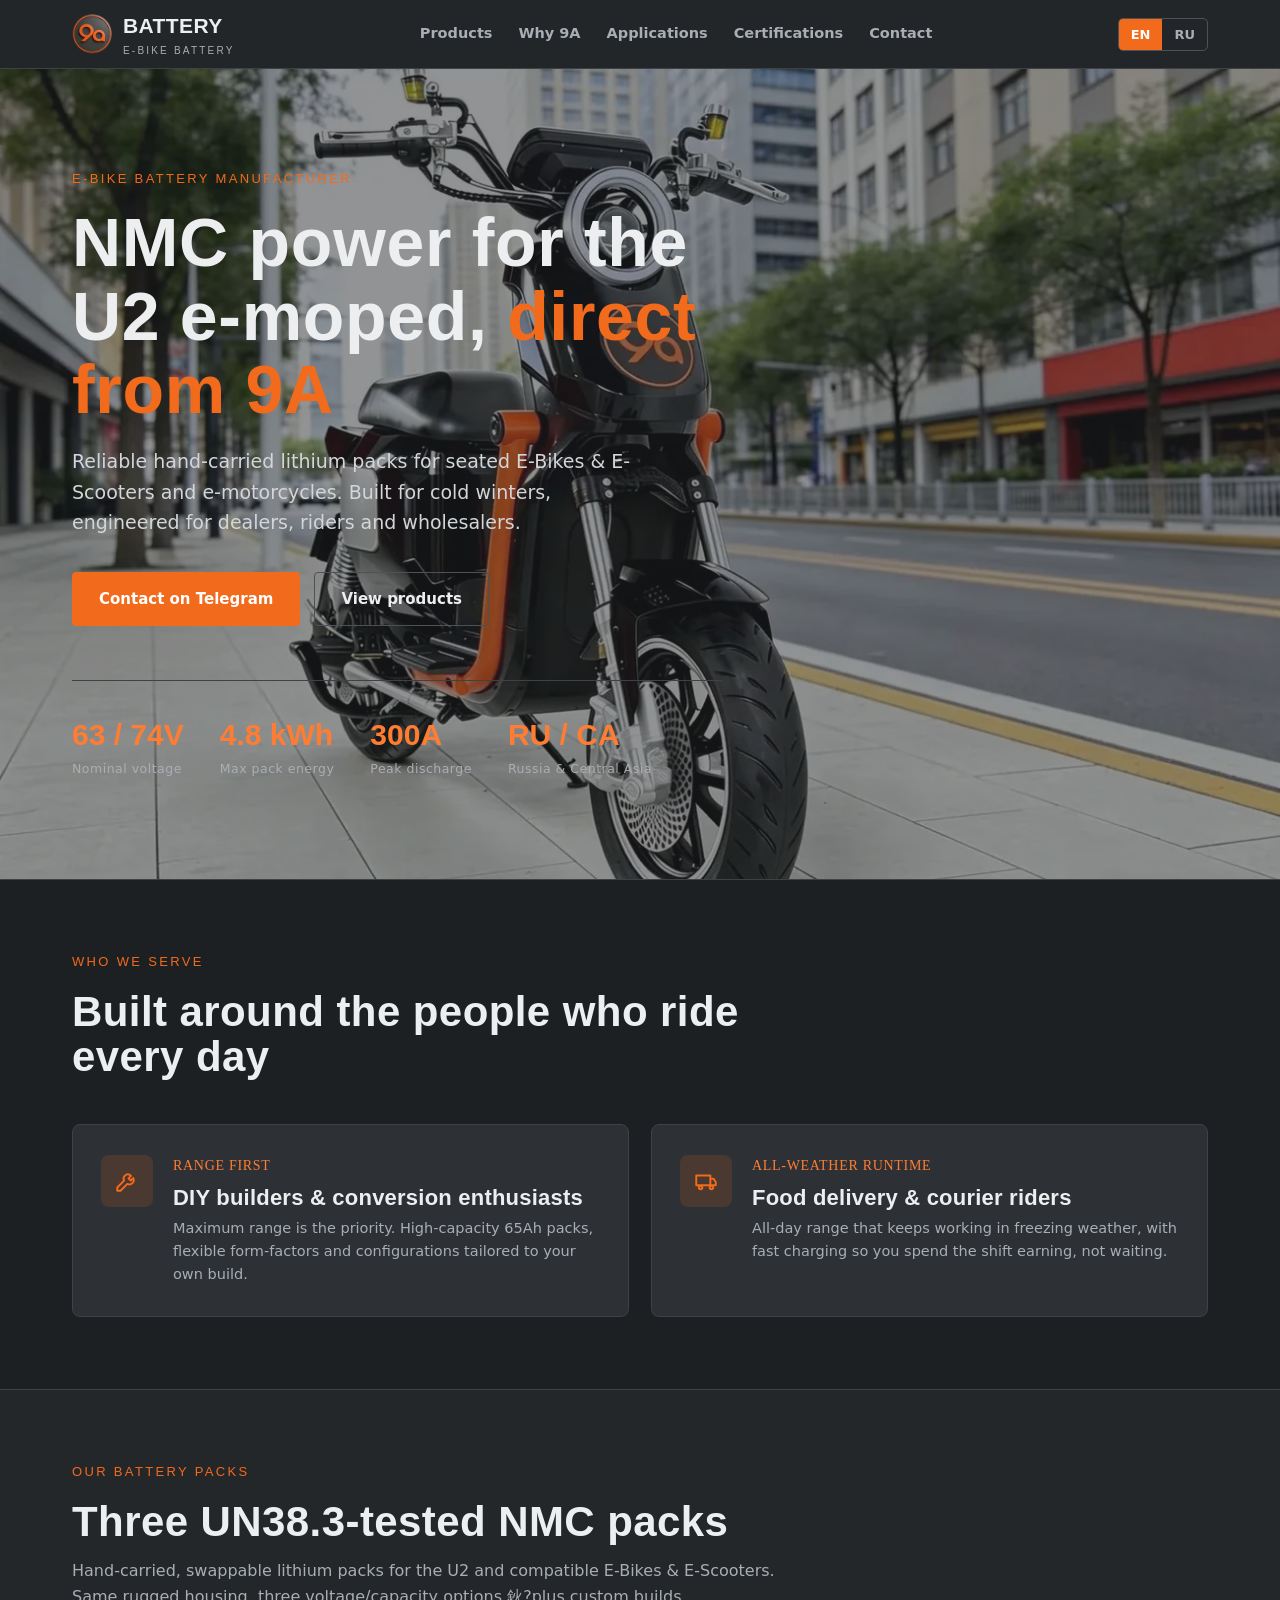
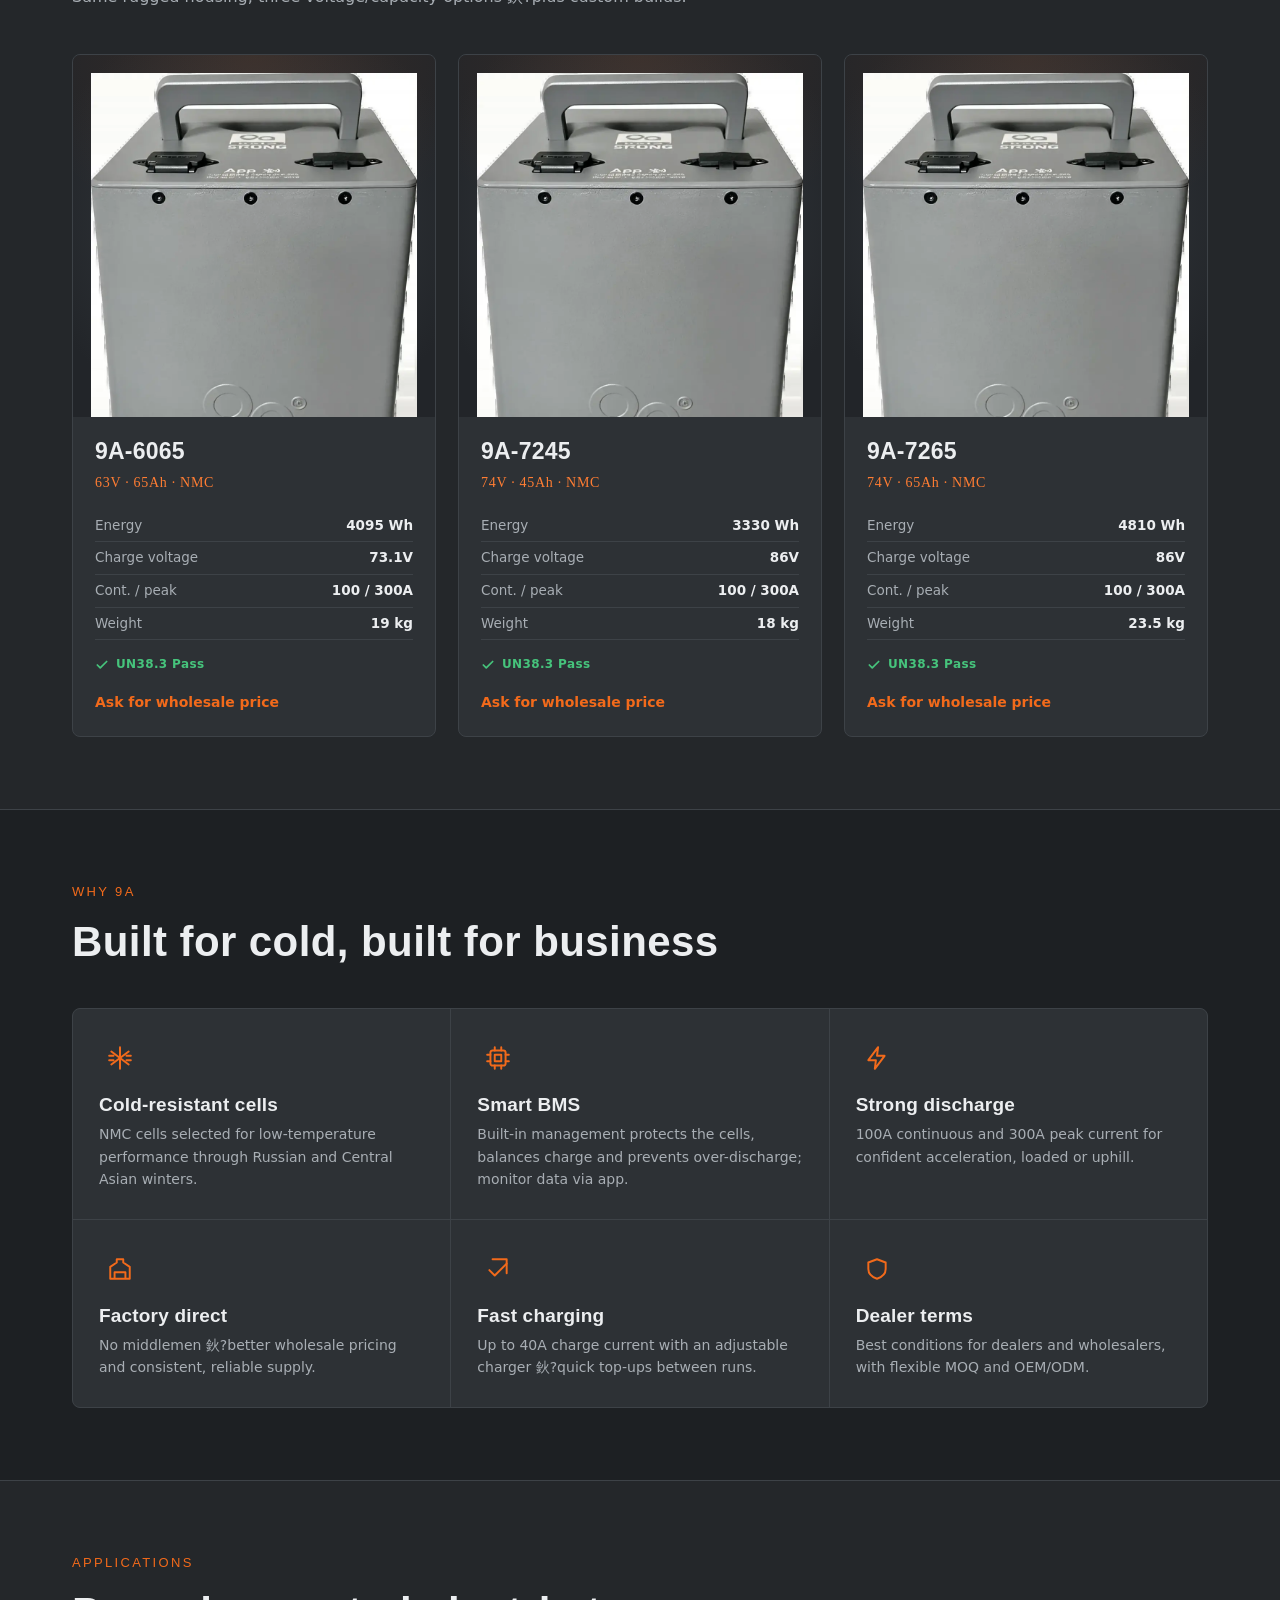
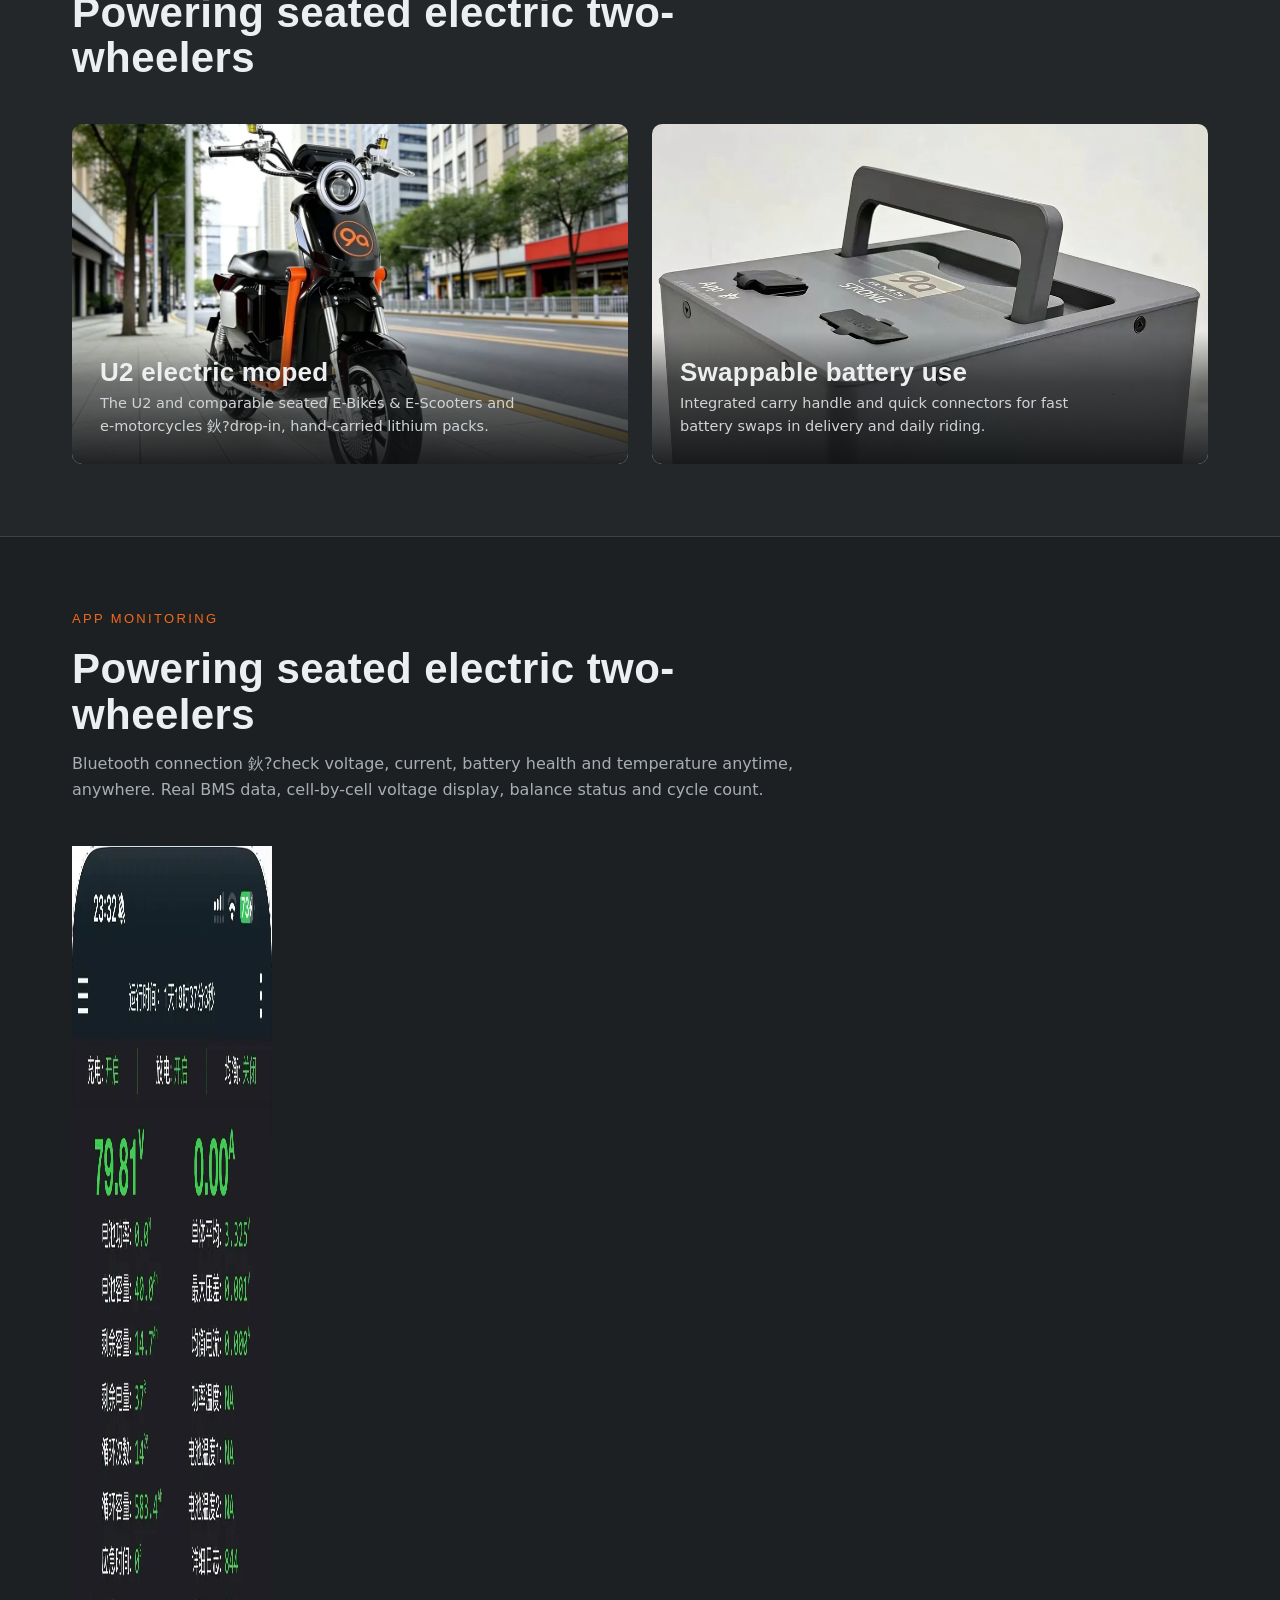
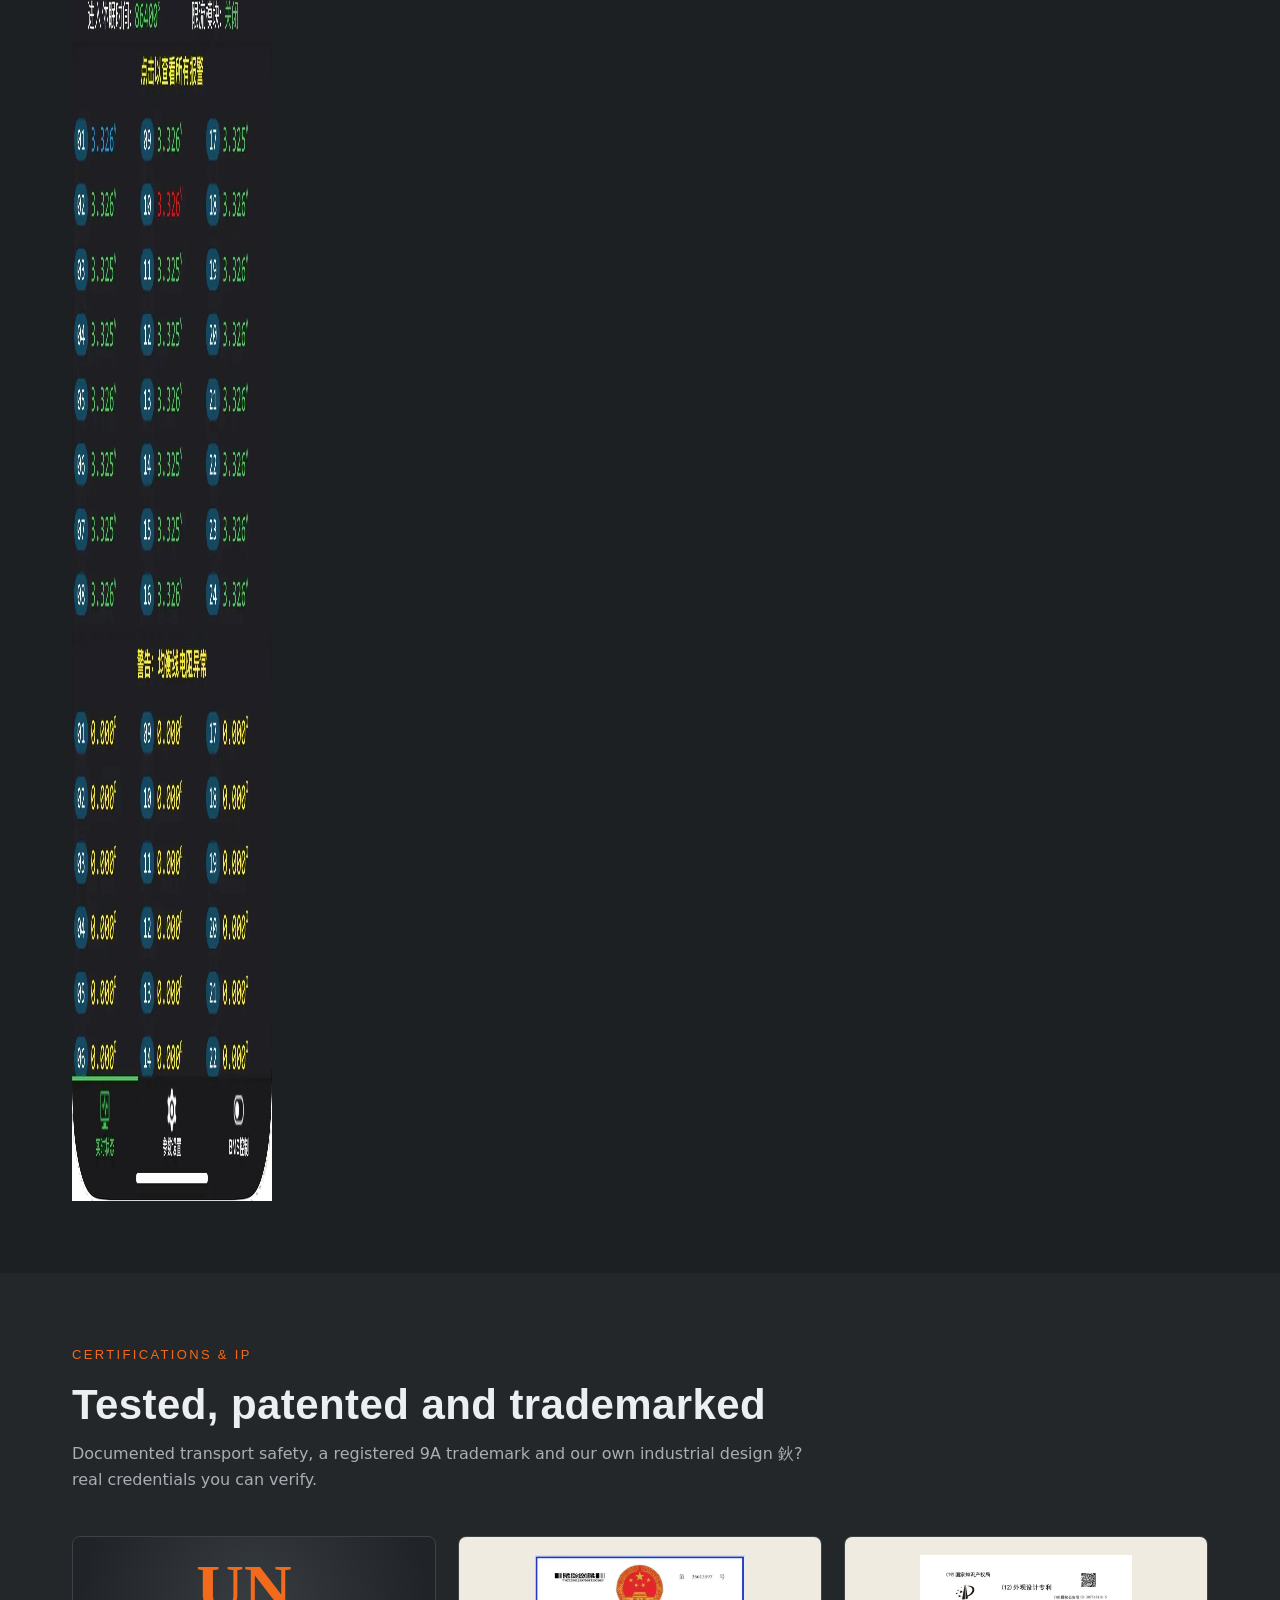
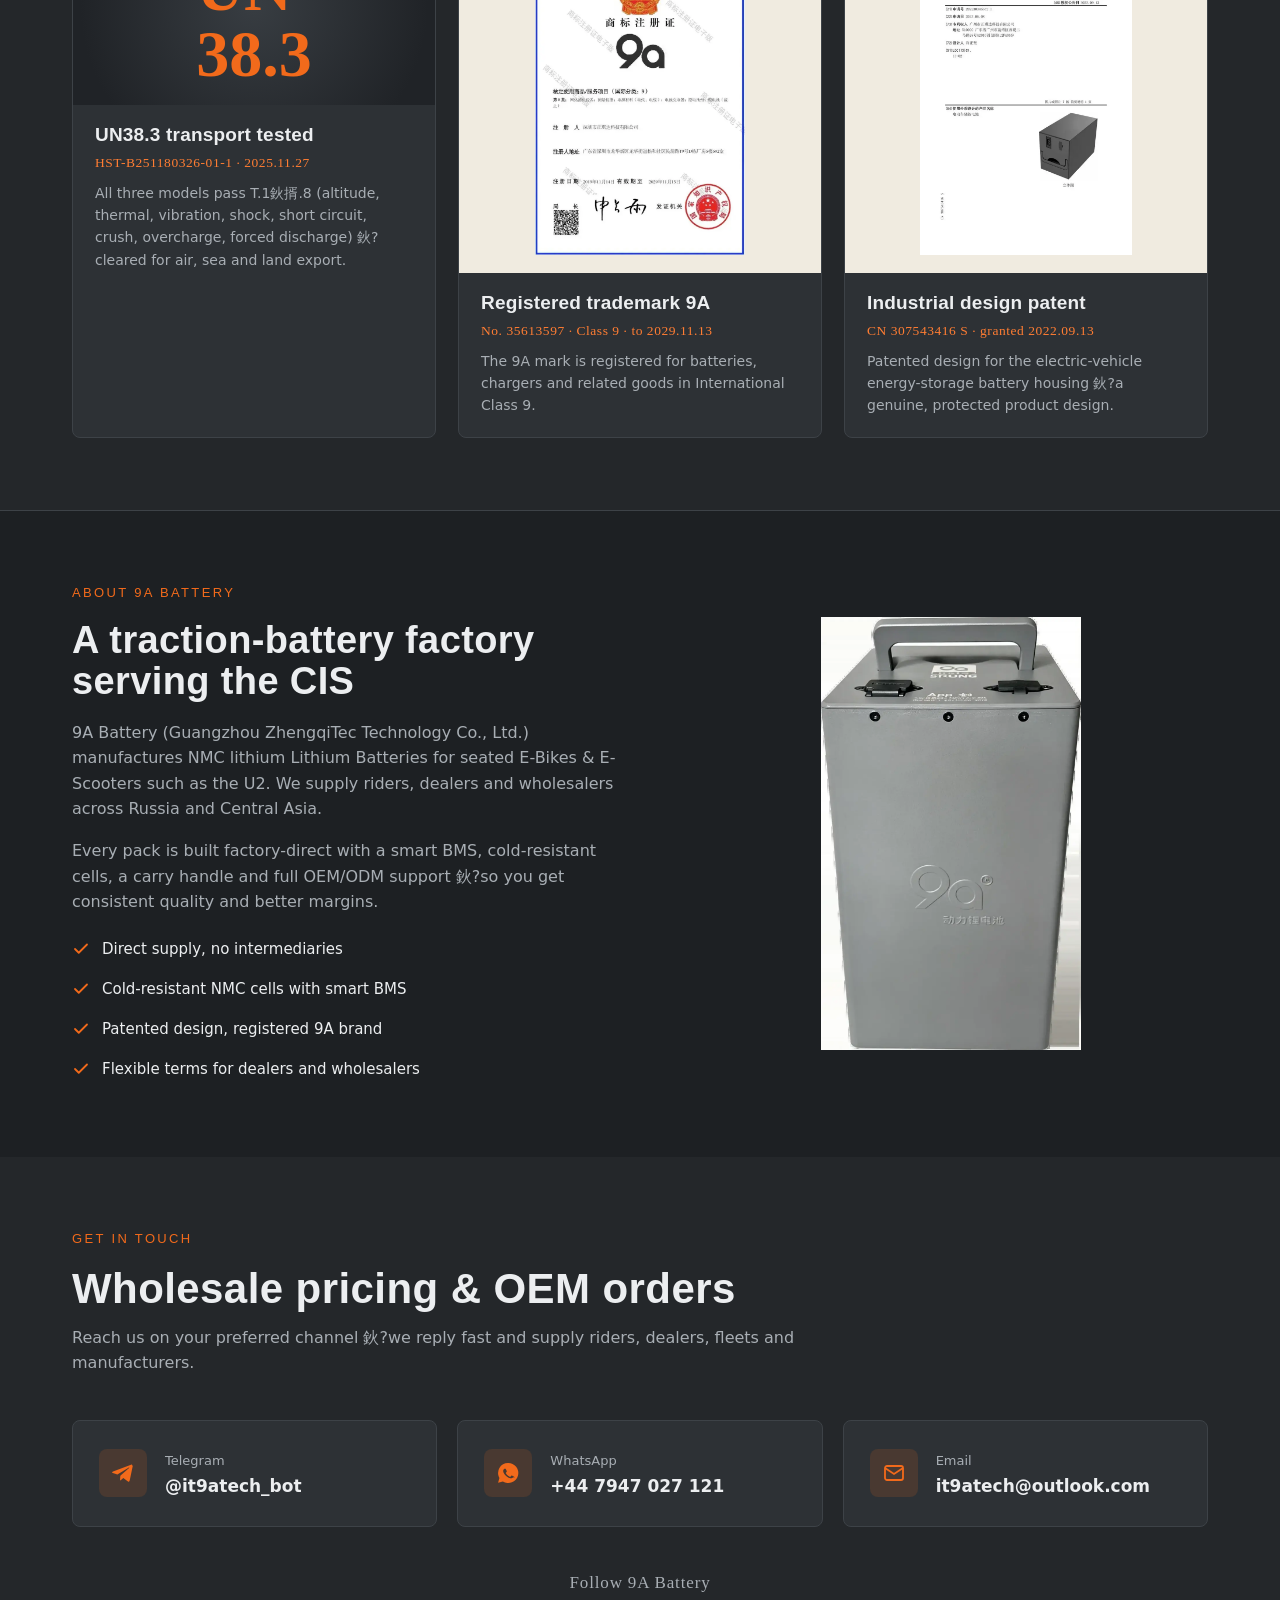
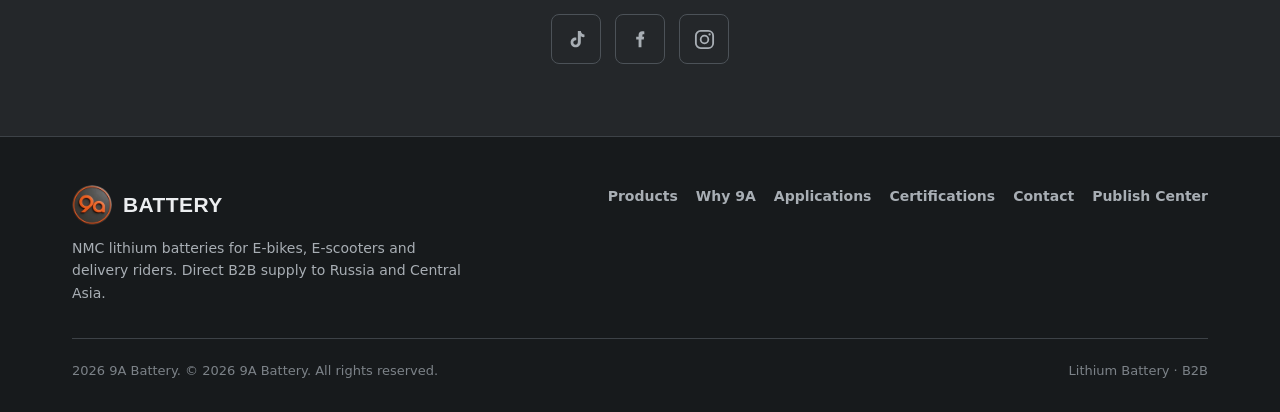
==== index.html @ f17014c6 "perf: 引用本地字体与预加载首图" ====
<!DOCTYPE html>
<html lang="en">
<head>
<meta charset="UTF-8">
<meta name="viewport" content="width=device-width, initial-scale=1">
<title>9A Battery | Lithium Batteries for E-Bikes, E-Scooters & Delivery Riders</title>
<meta name="description" content="9A Battery is a direct manufacturer of lithium batteries for e-bikes, e-scooters, delivery riders and DIY projects. Active Balancing + BMS APP visualization. CE/UN38.3 certified. B2B wholesale for Russia & Central Asia.">
<link rel="icon" type="image/png" href="assets/logo.webp">
<link rel="preload" as="image" href="assets/hero.webp" fetchpriority="high">
<link rel="stylesheet" href="assets/fonts.css">
<style>
:root{
  --bg:#24272a; --bg2:#1d2023; --panel:#2d3135; --panel2:#353a3f;
  --border:#3d4247; --border2:#4c5258;
  --text:#eceef0; --muted:#a8aeb4; --faint:#7c8288;
  --orange:#f26a1b; --orange2:#ff7d33; --orange-soft:rgba(242,106,27,.14);
  --maxw:1180px;
}
*{box-sizing:border-box;margin:0;padding:0}
html{scroll-behavior:smooth}
body{font-family:'Manrope',system-ui,-apple-system,'Segoe UI',sans-serif;background:var(--bg);color:var(--text);line-height:1.6;-webkit-font-smoothing:antialiased;overflow-x:hidden}
h1,h2,h3,.display{font-family:'Oswald','Arial Narrow',sans-serif;font-weight:600;line-height:1.08;letter-spacing:.01em}
a{color:inherit;text-decoration:none}
img{max-width:100%;display:block}
.wrap{width:100%;max-width:var(--maxw);margin:0 auto;padding:0 22px}
section{padding:72px 0}
.eyebrow{font-family:'Oswald',sans-serif;font-weight:500;letter-spacing:.18em;text-transform:uppercase;font-size:13px;color:var(--orange);margin-bottom:16px}
.sec-head{max-width:740px;margin-bottom:44px}
.sec-head h2{font-size:clamp(28px,4vw,42px)}
.sec-head p{color:var(--muted);margin-top:14px;font-size:16px}
.btn{display:inline-flex;align-items:center;gap:10px;font-weight:700;font-size:15px;padding:14px 26px;border-radius:4px;cursor:pointer;border:1px solid transparent;transition:transform .15s,background .2s,border-color .2s;min-height:48px}
.btn-primary{background:var(--orange);color:#fff}
.btn-primary:hover{background:var(--orange2);transform:translateY(-2px)}
.btn-ghost{background:transparent;border-color:var(--border2);color:var(--text)}
.btn-ghost:hover{border-color:var(--orange);color:var(--orange2)}
/* header */
header.site{position:sticky;top:0;z-index:50;background:rgba(36,39,42,.9);backdrop-filter:blur(12px);border-bottom:1px solid var(--border)}
.nav{display:flex;align-items:center;justify-content:space-between;height:68px}
.brand{display:flex;align-items:center;gap:11px;font-family:'Oswald',sans-serif;font-weight:700;font-size:21px;letter-spacing:.02em}
.brand .mark{width:40px;height:40px;border-radius:50%;object-fit:cover;display:block}
.brand small{display:block;font-family:'Manrope',sans-serif;font-size:10px;font-weight:500;letter-spacing:.22em;color:var(--muted);text-transform:uppercase}
.nav-links{display:none;align-items:center;gap:26px}
.nav-links a{font-size:14.5px;font-weight:600;color:var(--muted);padding:6px 0}
.nav-links a:hover{color:var(--text)}
.nav-right{display:flex;align-items:center;gap:14px}
.lang{display:flex;border:1px solid var(--border2);border-radius:5px;overflow:hidden}
.lang button{background:transparent;color:var(--muted);border:0;padding:8px 12px;font-family:inherit;font-size:13px;font-weight:700;cursor:pointer;min-width:42px}
.lang button.active{background:var(--orange);color:#fff}
.burger{display:grid;place-items:center;width:44px;height:44px;background:transparent;border:1px solid var(--border2);border-radius:6px;cursor:pointer}
.burger span{display:block;width:20px;height:2px;background:var(--text);position:relative}
.burger span::before,.burger span::after{content:"";position:absolute;left:0;width:20px;height:2px;background:var(--text)}
.burger span::before{top:-6px}.burger span::after{top:6px}
.mobile-menu{display:none;border-bottom:1px solid var(--border);background:var(--bg2)}
.mobile-menu.open{display:block}
.mobile-menu a{display:block;padding:15px 22px;font-weight:600;color:var(--muted);border-top:1px solid var(--border)}
/* hero */
.hero{position:relative;padding:0;min-height:90vh;display:flex;align-items:center;overflow:hidden}
.hero-bg{position:absolute;ins:0;z-index:0}
.hero-bg img{width:100%;height:100%;object-fit:cover;object-position:center right;opacity:.5}
.hero-bg::after{content:"";position:absolute;ins:0;background:linear-gradient(90deg,var(--bg) 26%,rgba(36,39,42,.78) 58%,rgba(36,39,42,.35)),linear-gradient(0deg,var(--bg),transparent 45%)}
.hero .wrap{position:relative;z-index:2;padding-top:88px;padding-bottom:88px}
.hero-inner{max-width:650px}
.hero h1{font-size:clamp(38px,6.2vw,68px);margin:6px 0 20px}
.hero h1 .accent{color:var(--orange)}
.hero p.lead{font-size:clamp(16px,1.6vw,19px);color:#d2d6d9;max-width:560px;margin-bottom:34px}
.hero-cta{display:flex;flex-wrap:wrap;gap:14px}
.hero-stats{display:flex;flex-wrap:wrap;gap:36px;margin-top:54px;padding-top:30px;border-top:1px solid var(--border)}
.hstat .num{font-family:'Oswald',sans-serif;font-size:30px;font-weight:600;color:var(--orange2)}
.hstat .lab{font-size:12.5px;color:var(--muted);letter-spacing:.04em}
/* who we serve */
.serve{background:var(--bg2);border-top:1px solid var(--border);border-bottom:1px solid var(--border)}
.serve-grid{display:grid;grid-template-columns:1fr;gap:22px}
.serve-card{background:var(--panel);border:1px solid var(--border);border-radius:8px;padding:30px 28px;display:flex;gap:20px}
.serve-card .ic{width:52px;height:52px;border-radius:8px;background:var(--orange-soft);color:var(--orange);display:grid;place-items:center;flex-shrink:0}
.serve-card h3{font-size:22px;margin-bottom:7px}
.serve-card .tag{font-family:'Oswald';color:var(--orange2);font-size:14px;letter-spacing:.05em;margin-bottom:9px}
.serve-card p{color:var(--muted);font-size:14.5px}
/* products */
.grid-3{display:grid;grid-template-columns:1fr;gap:22px}
.product{background:var(--panel);border:1px solid var(--border);border-radius:8px;overflow:hidden;display:flex;flex-direction:column;transition:border-color .2s,transform .2s}
.product:hover{border-color:var(--border2);transform:translateY(-4px)}
.product .ph{aspect-ratio:1/1;overflow:hidden;display:grid;place-items:center;
  background:radial-gradient(120% 95% at 50% 0%,rgba(242,106,27,.10),transparent 55%),radial-gradient(circle at 50% 46%,#383d42,#222529 82%)}
.product .ph img{width:100%;height:100%;object-fit:contain;padding:18px}
.product .body{padding:22px;display:flex;flex-direction:column;gap:9px;flex:1}
.product h3{font-size:23px}
.product .specline{font-family:'Oswald';color:var(--orange2);font-size:14px;letter-spacing:.05em}
.spec-tbl{width:100%;border-collapse:collapse;margin:6px 0;font-size:13.5px}
.spec-tbl td{padding:5px 0;color:var(--muted);border-bottom:1px solid var(--border)}
.spec-tbl td:last-child{text-align:right;color:var(--text);font-weight:600}
.badge{display:inline-flex;align-items:center;gap:7px;font-size:12px;font-weight:700;color:#46c47c;letter-spacing:.03em}
.product .go{font-weight:700;font-size:14px;color:var(--orange);margin-top:auto;padding-top:8px}
/* advantages */
.adv{background:var(--bg2);border-top:1px solid var(--border);border-bottom:1px solid var(--border)}
.grid-adv{display:grid;grid-template-columns:1fr;gap:1px;background:var(--border);border:1px solid var(--border);border-radius:8px;overflow:hidden}
.adv-cell{background:var(--panel);padding:28px 26px}
.adv-cell .ic{width:42px;height:42px;display:grid;place-items:center;color:var(--orange);margin-bottom:16px}
.adv-cell h3{font-size:19px;margin-bottom:8px}
.adv-cell p{color:var(--muted);font-size:14px}
/* applications */
.app-grid{display:grid;grid-template-columns:1fr;gap:24px}
.app-card{position:relative;border-radius:10px;overflow:hidden;min-height:340px;display:flex;align-items:flex-end}
.app-card img{position:absolute;ins:0;width:100%;height:100%;object-fit:cover;transition:transform .5s}
.app-card:hover img{transform:scale(1.05)}
.app-card::after{content:"";position:absolute;ins:0;background:linear-gradient(0deg,rgba(15,17,19,.96) 16%,rgba(15,17,19,.62) 44%,rgba(15,17,19,.18) 68%,transparent)}
.app-card .cap{position:relative;z-index:2;padding:26px 28px;width:100%;
  background:linear-gradient(0deg,rgba(14,16,18,.92),rgba(14,16,18,.55) 62%,rgba(14,16,18,0))}
.app-card h3{font-size:26px;margin-bottom:6px}
.app-card p{color:#d0d4d7;font-size:14.5px;max-width:430px}
/* stock */
.stock{background:var(--bg2);border-top:1px solid var(--border)}
.stock-grid{display:grid;grid-template-columns:1fr;gap:18px}
.stock-grid figure{border-radius:8px;overflow:hidden;border:1px solid var(--border);
  background:radial-gradient(circle at 50% 36%,#383d42,#212428 84%);padding:18px}
.stock-grid img{width:100%;height:auto;object-fit:contain}
/* certifications */
.cert-grid{display:grid;grid-template-columns:1fr;gap:22px}
.cert-card{background:var(--panel);border:1px solid var(--border);border-radius:8px;overflow:hidden;display:flex;flex-direction:column}
.cert-card .ph{background:#f0ebe0;display:grid;place-items:center;padding:18px}
.cert-card .ph img{max-height:300px;width:auto}
.cert-card .body{padding:20px 22px}
.cert-card h3{font-size:19px;margin-bottom:6px}
.cert-card .no{font-family:'Oswald';color:var(--orange2);font-size:13.5px;letter-spacing:.04em;margin-bottom:8px}
.cert-card p{color:var(--muted);font-size:14px}
/* about */
.about{background:var(--bg2);border-top:1px solid var(--border)}
.about-grid{display:grid;grid-template-columns:1fr;gap:38px;align-items:center}
.about-img{border-radius:10px;overflow:hidden;border:1px solid var(--border);
  background:radial-gradient(circle at 50% 34%,#383d42,#212428 84%);padding:26px}
.about-img img{width:100%;height:auto;object-fit:contain}
.about-text h2{font-size:clamp(26px,3.4vw,38px);margin-bottom:18px}
.about-text p{color:var(--muted);margin-bottom:16px}
.about-list{list-style:none;margin-top:22px;display:grid;gap:12px}
.about-list li{display:flex;gap:12px;align-items:flex-start;font-size:15px}
.about-list .tick{color:var(--orange);flex-shrink:0;margin-top:3px}
/* contact */
.contact-grid{display:grid;grid-template-columns:1fr;gap:20px}
.contact-card{background:var(--panel);border:1px solid var(--border);border-radius:8px;padding:26px;display:flex;gap:18px;align-items:center}
.contact-card .ic{width:48px;height:48px;border-radius:8px;background:var(--orange-soft);color:var(--orange);display:grid;place-items:center;flex-shrink:0}
.contact-card .k{font-size:13px;color:var(--muted)}
.contact-card .v{font-weight:700;font-size:17px;word-break:break-all}
.contact-card:hover{border-color:var(--border2)}
/* social row */
.social-row{margin-top:42px;text-align:center}
.social-title{font-family:'Oswald';font-size:17px;color:var(--muted);margin-bottom:18px;letter-spacing:.05em}
.social-icons{display:flex;justify-content:center;gap:14px;flex-wrap:wrap}
.social-icons a{width:50px;height:50px;border-radius:8px;border:1px solid var(--border2);display:grid;place-items:center;color:var(--muted);transition:.2s}
.social-icons a:hover{color:#fff;border-color:var(--orange);background:var(--orange);transform:translateY(-2px)}
.social-icons svg{width:23px;height:23px}
/* footer */
footer.site{background:#171a1c;border-top:1px solid var(--border);padding:48px 0 30px}
.foot-grid{display:flex;flex-direction:column;gap:24px;margin-bottom:34px}
.foot-grid p{color:var(--muted);font-size:14px;max-width:390px;margin-top:12px}
.foot-links{display:flex;flex-wrap:wrap;gap:18px}
.foot-links a{color:var(--muted);font-size:14px;font-weight:600}
.foot-links a:hover{color:var(--orange2)}
.foot-bottom{border-top:1px solid var(--border);padding-top:22px;display:flex;flex-wrap:wrap;gap:10px;justify-content:space-between;color:var(--faint);font-size:13px}
@media(min-width:760px){
  .nav-links{display:flex}.burger{display:none}
  .grid-3{grid-template-columns:repeat(3,1fr)}
  .serve-grid{grid-template-columns:repeat(2,1fr)}
  .grid-adv{grid-template-columns:repeat(2,1fr)}
  .app-grid{grid-template-columns:repeat(2,1fr)}
  .stock-grid{grid-template-columns:repeat(3,1fr)}
  .cert-grid{grid-template-columns:repeat(3,1fr)}
  .about-grid{grid-template-columns:1.05fr .95fr;gap:54px}
  .contact-grid{grid-template-columns:repeat(3,1fr)}
  .foot-grid{flex-direction:row;justify-content:space-between;align-items:flex-start}
}
@media(min-width:1000px){.grid-adv{grid-template-columns:repeat(3,1fr)}}
</style>
</head>
<body>
<!-- Header -->
<header class="site">
  <div class="wrap nav">
    <a class="brand" href="#top"><img class="mark" src="assets/logo.webp" alt="9A logo" decoding="async" loading="eager" width="200" height="200"><span>BATTERY<small data-i18n="brandSub">E-Bike Battery</small></span></a>
    <nav class="nav-links">
      <a href="#products" data-i18n="navProducts">Products</a>
      <a href="#advantages" data-i18n="navAdv">Why 9A</a>
      <a href="#applications" data-i18n="navApp">Applications</a>
      <a href="#certifications" data-i18n="navCert">Certifications</a>
      <a href="#contact" data-i18n="navContact">Contact</a>
    </nav>
    <div class="nav-right">
      <div class="lang" role="group" aria-label="Language">
        <button id="btnEn" class="active" onclick="setLang('en')">EN</button>
        <button id="btnRu" onclick="setLang('ru')">RU</button>
      </div>
      <button class="burger" aria-label="Menu" onclick="toggleMenu()"><span></span></button>
    </div>
  </div>
  <nav class="mobile-menu" id="mobileMenu">
    <a href="#products" onclick="toggleMenu()" data-i18n="navProducts">Products</a>
    <a href="#advantages" onclick="toggleMenu()" data-i18n="navAdv">Why 9A</a>
    <a href="#applications" onclick="toggleMenu()" data-i18n="navApp">Applications</a>
    <a href="#certifications" onclick="toggleMenu()" data-i18n="navCert">Certifications</a>
    <a href="#contact" onclick="toggleMenu()" data-i18n="navContact">Contact</a>
  </nav>
</header>

<!-- Hero -->
<section class="hero" id="top">
  <div class="hero-bg"><img src="assets/hero.webp" alt="9A Battery pack on a U2 electric moped" decoding="async" loading="eager" fetchpriority="high" width="1300" height="975"></div>
  <div class="wrap">
    <div class="hero-inner">
      <div class="eyebrow" data-i18n="heroKicker">E-Bike Battery Manufacturer</div>
      <h1 data-i18n="heroTitle">NMC power for the U2 e-moped, <span class="accent">direct from 9A</span></h1>
      <p class="lead" data-i18n="heroLead">Reliable hand-carried lithium packs for seated E-Bikes & E-Scooters and e-motorcycles. Built for cold winters, engineered for dealers, riders and wholesalers.</p>
      <div class="hero-cta">
        <a class="btn btn-primary" href="https://t.me/it9atech_bot" target="_blank" rel="noopener" data-i18n="heroCta1">Contact on Telegram</a>
        <a class="btn btn-ghost" href="#products" data-i18n="heroCta2">View products</a>
      </div>
      <div class="hero-stats">
        <div class="hstat"><div class="num">63 / 74V</div><div class="lab" data-i18n="stat1">Nominal voltage</div></div>
        <div class="hstat"><div class="num">4.8 kWh</div><div class="lab" data-i18n="stat2">Max pack energy</div></div>
        <div class="hstat"><div class="num">300A</div><div class="lab" data-i18n="stat3">Peak discharge</div></div>
        <div class="hstat"><div class="num">RU / CA</div><div class="lab" data-i18n="stat4">Russia &amp; Central Asia</div></div>
      </div>
    </div>
  </div>
</section>

<!-- Who we serve -->
<section class="serve" id="serve">
  <div class="wrap">
    <div class="sec-head">
      <div class="eyebrow" data-i18n="serveKicker">Who We Serve</div>
      <h2 data-i18n="serveTitle">Built around the people who ride every day</h2>
    </div>
    <div class="serve-grid">
      <div class="serve-card">
        <span class="ic"><svg width="26" height="26" viewBox="0 0 24 24" fill="none" stroke="currentColor" stroke-width="1.8" stroke-linecap="round" stroke-linejoin="round"><path d="M14.7 6.3a4 4 0 0 0-5.4 5.4L3 18v3h3l6.3-6.3a4 4 0 0 0 5.4-5.4l-2.3 2.3-2-2 2.3-2.3z"/></svg></span>
        <div>
          <div class="tag" data-i18n="s1Tag">RANGE FIRST</div>
          <h3 data-i18n="s1Name">DIY builders &amp; conversion enthusiasts</h3>
          <p data-i18n="s1Desc">Maximum range is the priority. High-capacity 65Ah packs, flexible form-factors and configurations tailored to your own build.</p>
        </div>
      </div>
      <div class="serve-card">
        <span class="ic"><svg width="26" height="26" viewBox="0 0 24 24" fill="none" stroke="currentColor" stroke-width="1.8" stroke-linecap="round" stroke-linejoin="round"><path d="M3 7h13v9H3zM16 10h3l2 3v3h-5"/><circle cx="7" cy="18" r="1.6"/><circle cx="17" cy="18" r="1.6"/></svg></span>
        <div>
          <div class="tag" data-i18n="s2Tag">ALL-WEATHER RUNTIME</div>
          <h3 data-i18n="s2Name">Food delivery &amp; courier riders</h3>
          <p data-i18n="s2Desc">All-day range that keeps working in freezing weather, with fast charging so you spend the shift earning, not waiting.</p>
        </div>
      </div>
    </div>
  </div>
</section>

<!-- Products -->
<section id="products">
  <div class="wrap">
    <div class="sec-head">
      <div class="eyebrow" data-i18n="prodKicker">Our Battery Packs</div>
      <h2 data-i18n="prodTitle">Three UN38.3-tested NMC packs</h2>
      <p data-i18n="prodSub">Hand-carried, swappable lithium packs for the U2 and compatible E-Bikes & E-Scooters. Same rugged housing, three voltage/capacity options 鈥?plus custom builds.</p>
    </div>
    <div class="grid-3">
      <article class="product">
        <div class="ph"><img src="assets/battery-pack.webp" alt="9A-6065 NMC battery pack" decoding="async" loading="eager" width="900" height="1500"></div>
        <div class="body">
          <h3>9A-6065</h3>
          <div class="specline">63V · 65Ah · NMC</div>
          <table class="spec-tbl">
            <tr><td data-i18n="tEnergy">Energy</td><td>4095 Wh</td></tr>
            <tr><td data-i18n="tCharge">Charge voltage</td><td>73.1V</td></tr>
            <tr><td data-i18n="tDischarge">Cont. / peak</td><td>100 / 300A</td></tr>
            <tr><td data-i18n="tWeight">Weight</td><td>19 kg</td></tr>
          </table>
          <span class="badge"><svg width="14" height="14" viewBox="0 0 24 24" fill="none" stroke="currentColor" stroke-width="3" stroke-linecap="round" stroke-linejoin="round"><path d="M20 6 9 17l-5-5"/></svg>UN38.3 Pass</span>
          <span class="go" data-i18n="askPrice">Ask for wholesale price</span>
        </div>
      </article>
      <article class="product">
        <div class="ph"><img src="assets/battery-pack.webp" alt="9A-7245 NMC battery pack" decoding="async" loading="eager" width="900" height="1500"></div>
        <div class="body">
          <h3>9A-7245</h3>
          <div class="specline">74V · 45Ah · NMC</div>
          <table class="spec-tbl">
            <tr><td data-i18n="tEnergy">Energy</td><td>3330 Wh</td></tr>
            <tr><td data-i18n="tCharge">Charge voltage</td><td>86V</td></tr>
            <tr><td data-i18n="tDischarge">Cont. / peak</td><td>100 / 300A</td></tr>
            <tr><td data-i18n="tWeight">Weight</td><td>18 kg</td></tr>
          </table>
          <span class="badge"><svg width="14" height="14" viewBox="0 0 24 24" fill="none" stroke="currentColor" stroke-width="3" stroke-linecap="round" stroke-linejoin="round"><path d="M20 6 9 17l-5-5"/></svg>UN38.3 Pass</span>
          <span class="go" data-i18n="askPrice">Ask for wholesale price</span>
        </div>
      </article>
      <article class="product">
        <div class="ph"><img src="assets/battery-pack.webp" alt="9A-7265 NMC battery pack" decoding="async" loading="eager" width="900" height="1500"></div>
        <div class="body">
          <h3>9A-7265</h3>
          <div class="specline">74V · 65Ah · NMC</div>
          <table class="spec-tbl">
            <tr><td data-i18n="tEnergy">Energy</td><td>4810 Wh</td></tr>
            <tr><td data-i18n="tCharge">Charge voltage</td><td>86V</td></tr>
            <tr><td data-i18n="tDischarge">Cont. / peak</td><td>100 / 300A</td></tr>
            <tr><td data-i18n="tWeight">Weight</td><td>23.5 kg</td></tr>
          </table>
          <span class="badge"><svg width="14" height="14" viewBox="0 0 24 24" fill="none" stroke="currentColor" stroke-width="3" stroke-linecap="round" stroke-linejoin="round"><path d="M20 6 9 17l-5-5"/></svg>UN38.3 Pass</span>
          <span class="go" data-i18n="askPrice">Ask for wholesale price</span>
        </div>
      </article>
    </div>
  </div>
</section>

<!-- Advantages -->
<section class="adv" id="advantages">
  <div class="wrap">
    <div class="sec-head">
      <div class="eyebrow" data-i18n="advKicker">Why 9A</div>
      <h2 data-i18n="advTitle">Built for cold, built for business</h2>
    </div>
    <div class="grid-adv">
      <div class="adv-cell">
        <div class="ic"><svg width="26" height="26" viewBox="0 0 24 24" fill="none" stroke="currentColor" stroke-width="1.8" stroke-linecap="round" stroke-linejoin="round"><path d="M12 2v20M4 6l16 12M4 18l16-12M2 10h4M18 10h4M2 14h4M18 14h4"/></svg></div>
        <h3 data-i18n="a1Name">Cold-resistant cells</h3>
        <p data-i18n="a1Desc">NMC cells selected for low-temperature performance through Russian and Central Asian winters.</p>
      </div>
      <div class="adv-cell">
        <div class="ic"><svg width="26" height="26" viewBox="0 0 24 24" fill="none" stroke="currentColor" stroke-width="1.8" stroke-linecap="round" stroke-linejoin="round"><rect x="5" y="5" width="14" height="14" rx="2"/><path d="M9 9h6v6H9zM9 2v3M15 2v3M9 19v3M15 19v3M2 9h3M2 15h3M19 9h3M19 15h3"/></svg></div>
        <h3 data-i18n="a2Name">Smart BMS</h3>
        <p data-i18n="a2Desc">Built-in management protects the cells, balances charge and prevents over-discharge; monitor data via app.</p>
      </div>
      <div class="adv-cell">
        <div class="ic"><svg width="26" height="26" viewBox="0 0 24 24" fill="none" stroke="currentColor" stroke-width="1.8" stroke-linecap="round" stroke-linejoin="round"><path d="M13 2 4 14h7l-1 8 9-12h-7l1-8z"/></svg></div>
        <h3 data-i18n="a3Name">Strong discharge</h3>
        <p data-i18n="a3Desc">100A continuous and 300A peak current for confident acceleration, loaded or uphill.</p>
      </div>
      <div class="adv-cell">
        <div class="ic"><svg width="26" height="26" viewBox="0 0 24 24" fill="none" stroke="currentColor" stroke-width="1.8" stroke-linecap="round" stroke-linejoin="round"><path d="M3 21V10l6-4v-3h6v3l6 4v11zM7 21v-6h10v6"/></svg></div>
        <h3 data-i18n="a4Name">Factory direct</h3>
        <p data-i18n="a4Desc">No middlemen 鈥?better wholesale pricing and consistent, reliable supply.</p>
      </div>
      <div class="adv-cell">
        <div class="ic"><svg width="26" height="26" viewBox="0 0 24 24" fill="none" stroke="currentColor" stroke-width="1.8" stroke-linecap="round" stroke-linejoin="round"><path d="M20 7 9 18l-5-5"/><path d="M7 3h13v13"/></svg></div>
        <h3 data-i18n="a5Name">Fast charging</h3>
        <p data-i18n="a5Desc">Up to 40A charge current with an adjustable charger 鈥?quick top-ups between runs.</p>
      </div>
      <div class="adv-cell">
        <div class="ic"><svg width="26" height="26" viewBox="0 0 24 24" fill="none" stroke="currentColor" stroke-width="1.8" stroke-linecap="round" stroke-linejoin="round"><path d="M12 3 4 6v6c0 5 3.5 7.5 8 9 4.5-1.5 8-4 8-9V6l-8-3z"/></svg></div>
        <h3 data-i18n="a6Name">Dealer terms</h3>
        <p data-i18n="a6Desc">Best conditions for dealers and wholesalers, with flexible minimum order quantities and OEM/ODM.</p>
      </div>
    </div>
  </div>
</section>

<!-- Applications -->
<section id="applications">
  <div class="wrap">
    <div class="sec-head">
      <div class="eyebrow" data-i18n="appKicker">Applications</div>
      <h2 data-i18n="appTitle">Powering seated electric two-wheelers</h2>
    </div>
    <div class="app-grid">
      <div class="app-card">
        <img src="assets/hero.webp" alt="U2 electric moped" decoding="async" loading="eager" width="1300" height="975">
        <div class="cap">
          <h3 data-i18n="app1Name">U2 electric moped</h3>
          <p data-i18n="app1Desc">The U2 and comparable seated E-Bikes & E-Scooters and e-motorcycles 鈥?drop-in, hand-carried lithium packs.</p>
        </div>
      </div>
      <div class="app-card">
        <img src="assets/detail.webp" alt="Swappable battery top and handle" decoding="async" loading="eager" width="1100" height="825">
        <div class="cap">
          <h3 data-i18n="app2Name">Swappable battery use</h3>
          <p data-i18n="app2Desc">Integrated carry handle and quick connectors for fast battery swaps in delivery and daily riding.</p>
        </div>
      </div>
    </div>
  </div>
</section>

<!-- APP Monitoring -->
<section class="stock" id="app-monitor">
  <div class="wrap">
    <div class="sec-head">
      <div class="eyebrow">APP Monitoring</div>
      <h2 data-i18n="appTitle">Real-time monitoring via mobile app</h2>
      <p data-i18n="appSub">Bluetooth connection 鈥?check voltage, current, battery health and temperature anytime, anywhere. Real BMS data, cell-by-cell voltage display, balance status and cycle count.</p>
    </div>
    <div style="text-align:center">
      <img src="assets/app-ui.webp" alt="9A Battery APP monitoring interface" style="max-width:200px;width:100%" decoding="async" loading="eager" width="900" height="1955">
    </div>
  </div>
</section>

<!-- Certifications -->
<section id="certifications">
  <div class="wrap">
    <div class="sec-head">
      <div class="eyebrow" data-i18n="certKicker">Certifications &amp; IP</div>
      <h2 data-i18n="certTitle">Tested, patented and trademarked</h2>
      <p data-i18n="certSub">Documented transport safety, a registered 9A trademark and our own industrial design 鈥?real credentials you can verify.</p>
    </div>
    <div class="cert-grid">
      <div class="cert-card">
        <div class="ph" style="background:radial-gradient(circle at 50% 40%,#383d42,#202327 84%)"><span style="font-family:Oswald;font-size:66px;color:#f26a1b;font-weight:700;line-height:1">UN<br>38.3</span></div>
        <div class="body">
          <h3 data-i18n="c1Name">UN38.3 transport tested</h3>
          <div class="no">HST-B251180326-01-1 · 2025.11.27</div>
          <p data-i18n="c1Desc">All three models pass T.1鈥揟.8 (altitude, thermal, vibration, shock, short circuit, crush, overcharge, forced discharge) 鈥?cleared for air, sea and land export.</p>
        </div>
      </div>
      <div class="cert-card">
        <div class="ph"><img src="assets/cert-trademark.webp" alt="9A trademark registration certificate" decoding="async" loading="eager" width="720" height="1031"></div>
        <div class="body">
          <h3 data-i18n="c2Name">Registered trademark 9A</h3>
          <div class="no">No. 35613597 · Class 9 · to 2029.11.13</div>
          <p data-i18n="c2Desc">The 9A mark is registered for batteries, chargers and related goods in International Class 9.</p>
        </div>
      </div>
      <div class="cert-card">
        <div class="ph"><img src="assets/cert-patent.webp" alt="Industrial design patent certificate" decoding="async" loading="eager" width="820" height="1160"></div>
        <div class="body">
          <h3 data-i18n="c3Name">Industrial design patent</h3>
          <div class="no">CN 307543416 S · granted 2022.09.13</div>
          <p data-i18n="c3Desc">Patented design for the electric-vehicle energy-storage battery housing 鈥?a genuine, protected product design.</p>
        </div>
      </div>
    </div>
  </div>
</section>

<!-- About -->
<section class="about" id="about">
  <div class="wrap">
    <div class="about-grid">
      <div class="about-text">
        <div class="eyebrow" data-i18n="aboutKicker">About 9A Battery</div>
        <h2 data-i18n="aboutTitle">A traction-battery factory serving the CIS</h2>
        <p data-i18n="aboutP1">9A Battery (Guangzhou ZhengqiTec Technology Co., Ltd.) manufactures NMC lithium Lithium Batteries for seated E-Bikes & E-Scooters such as the U2. We supply riders, dealers and wholesalers across Russia and Central Asia.</p>
        <p data-i18n="aboutP2">Every pack is built factory-direct with a smart BMS, cold-resistant cells, a carry handle and full OEM/ODM support 鈥?so you get consistent quality and better margins.</p>
        <ul class="about-list">
          <li><span class="tick"><svg width="18" height="18" viewBox="0 0 24 24" fill="none" stroke="currentColor" stroke-width="2.4" stroke-linecap="round" stroke-linejoin="round"><path d="M20 6 9 17l-5-5"/></svg></span><span data-i18n="aboutL1">Direct supply, no intermediaries</span></li>
          <li><span class="tick"><svg width="18" height="18" viewBox="0 0 24 24" fill="none" stroke="currentColor" stroke-width="2.4" stroke-linecap="round" stroke-linejoin="round"><path d="M20 6 9 17l-5-5"/></svg></span><span data-i18n="aboutL2">Cold-resistant NMC cells with smart BMS</span></li>
          <li><span class="tick"><svg width="18" height="18" viewBox="0 0 24 24" fill="none" stroke="currentColor" stroke-width="2.4" stroke-linecap="round" stroke-linejoin="round"><path d="M20 6 9 17l-5-5"/></svg></span><span data-i18n="aboutL3">Patented design, registered 9A brand</span></li>
          <li><span class="tick"><svg width="18" height="18" viewBox="0 0 24 24" fill="none" stroke="currentColor" stroke-width="2.4" stroke-linecap="round" stroke-linejoin="round"><path d="M20 6 9 17l-5-5"/></svg></span><span data-i18n="aboutL4">Flexible terms for dealers and wholesalers</span></li>
        </ul>
      </div>
      <div style="max-width:260px;margin:0 auto"><img src="assets/battery-pack.webp" alt="9A Battery NMC pack" style="width:100%;height:auto" decoding="async" loading="eager" width="900" height="1500"></div>
    </div>
  </div>
</section>

<!-- Contact -->
<section id="contact">
  <div class="wrap">
    <div class="sec-head">
      <div class="eyebrow" data-i18n="contactKicker">Get in touch</div>
      <h2 data-i18n="contactTitle">Wholesale pricing &amp; OEM orders</h2>
      <p data-i18n="contactSub">Reach us on your preferred channel 鈥?we reply fast and supply riders, dealers, fleets and manufacturers.</p>
    </div>
    <div class="contact-grid">
      <a class="contact-card" href="https://t.me/it9atech_bot" target="_blank" rel="noopener">
        <span class="ic"><svg width="24" height="24" viewBox="0 0 24 24" fill="currentColor"><path d="M21.9 4.3 18.7 19.6c-.2 1-.8 1.3-1.7.8l-4.7-3.5-2.3 2.2c-.3.3-.5.5-1 .5l.3-4.8 8.8-7.9c.4-.3-.1-.5-.6-.2L6.4 13.5l-4.6-1.4c-1-.3-1-1 .2-1.5l18-6.9c.8-.3 1.5.2 1.2 1.4z"/></svg></span>
        <span><span class="k" data-i18n="cTelegram">Telegram</span><br><span class="v">@it9atech_bot</span></span>
      </a>
      <a class="contact-card" href="https://wa.me/447947027121" target="_blank" rel="noopener">
        <span class="ic"><svg width="24" height="24" viewBox="0 0 24 24" fill="currentColor"><path d="M12 2a10 10 0 0 0-8.6 15l-1.3 4.7 4.8-1.3A10 10 0 1 0 12 2zm5.4 14.1c-.2.6-1.2 1.2-1.7 1.2-.4.1-1 .2-3.1-.6-2.6-1.1-4.3-3.8-4.4-4-.1-.2-1-1.4-1-2.6s.6-1.8.9-2.1c.2-.3.5-.3.7-.3h.5c.2 0 .4 0 .6.5l.8 1.9c.1.2.1.4 0 .6l-.4.6-.4.4c-.1.1-.3.3-.1.5.2.3.8 1.3 1.7 2.1 1.2 1 2.1 1.4 2.4 1.5.3.1.5.1.6-.1l.8-1c.2-.3.4-.2.6-.1l1.8.9c.3.1.4.2.5.3.1.2.1.7-.1 1.2z"/></svg></span>
        <span><span class="k" data-i18n="cWhatsapp">WhatsApp</span><br><span class="v">+44 7947 027 121</span></span>
      </a>
      <a class="contact-card" href="mailto:it9atech@outlook.com">
        <span class="ic"><svg width="24" height="24" viewBox="0 0 24 24" fill="none" stroke="currentColor" stroke-width="1.8"><rect x="3" y="5" width="18" height="14" rx="2"/><path d="m3 7 9 6 9-6"/></svg></span>
        <span><span class="k" data-i18n="cEmail">Email</span><br><span class="v">it9atech@outlook.com</span></span>
      </a>
    </div>
    <div class="social-row">
      <p class="social-title" data-i18n="followUs">Follow 9A Battery</p>
      <div class="social-icons">
        <a href="https://www.tiktok.com/@china9a919" target="_blank" rel="noopener" aria-label="TikTok"><svg viewBox="0 0 24 24" fill="currentColor"><path d="M16.5 3c.4 2.2 1.7 3.6 3.8 3.8v2.7c-1.3.2-2.6-.2-3.8-.9v5.9c0 3.3-2.3 5.6-5.4 5.6-2.9 0-5.2-2.3-5.2-5.1 0-3 2.4-5.3 5.5-5 .1 0 .3 0 .4.1v2.8c-.2-.1-.4-.1-.6-.1-1.4 0-2.5 1-2.5 2.3 0 1.3 1 2.3 2.3 2.3 1.4 0 2.4-1 2.4-2.7V3h2.5z"/></svg></a>
        <a href="https://www.facebook.com/1362777350249851" target="_blank" rel="noopener" aria-label="Facebook"><svg viewBox="0 0 24 24" fill="currentColor"><path d="M14 9V7.5c0-.6.2-1 1.1-1H16V3.7c-.5-.1-1.4-.2-2.2-.2-2.3 0-3.8 1.4-3.8 3.9V9H7.5v3H10v8h3v-8h2.4l.4-3H14z"/></svg></a>
        <a href="https://www.instagram.com/it9atec" target="_blank" rel="noopener" aria-label="Instagram"><svg viewBox="0 0 24 24" fill="none" stroke="currentColor" stroke-width="1.9"><rect x="3" y="3" width="18" height="18" rx="5"/><circle cx="12" cy="12" r="4"/><circle cx="17.3" cy="6.7" r="1.2" fill="currentColor" stroke="none"/></svg></a>
      </div>
    </div>
  </div>
</section>

<!-- Footer -->
<footer class="site">
  <div class="wrap">
    <div class="foot-grid">
      <div>
        <a class="brand" href="#top"><img class="mark" src="assets/logo.webp" alt="9A logo" decoding="async" loading="eager" width="200" height="200"><span>BATTERY</span></a>
        <p data-i18n="footAbout">NMC lithium Lithium Batteries for the U2 and E-Bikes & E-Scooters. Factory-direct B2B supply for Russia &amp; Central Asia.</p>
      </div>
      <div class="foot-links">
        <a href="#products" data-i18n="navProducts">Products</a>
        <a href="#advantages" data-i18n="navAdv">Why 9A</a>
        <a href="#applications" data-i18n="navApp">Applications</a>
        <a href="#certifications" data-i18n="navCert">Certifications</a>
        <a href="#contact" data-i18n="navContact">Contact</a>
        <a href="publish.html" data-i18n="footerPub">Publish Center</a>
      </div>
    </div>
    <div class="foot-bottom">
      <span> 2026 9A Battery. <span data-i18n="allRights">All rights reserved.</span></span>
      <span data-i18n="footTag">E-Bike Battery · B2B</span>
    </div>
  </div>
</footer>
<script>
const I18N = {
en:{
brandSub:"E-Bike Battery",
navProducts:"Products",navAdv:"Why 9A",navApp:"Applications",navCert:"Certifications",navContact:"Contact",
heroKicker:"E-Bike Battery Manufacturer",
heroTitle:'NMC power for the U2 e-moped, <span class="accent">direct from 9A</span>',
heroLead:"Reliable hand-carried lithium packs for seated E-Bikes & E-Scooters and e-motorcycles. Built for cold winters, engineered for dealers, riders and wholesalers.",
heroCta1:"Contact on Telegram",heroCta2:"View products",heroCta3:"Publish Center",footerPub:"Publish Center",
stat1:"Nominal voltage",stat2:"Max pack energy",stat3:"Peak discharge",stat4:"Russia & Central Asia",
serveKicker:"Who We Serve",serveTitle:"Built around the people who ride every day",
s1Tag:"RANGE FIRST",s1Name:"DIY builders & conversion enthusiasts",
s1Desc:"Maximum range is the priority. High-capacity 65Ah packs, flexible form-factors and configurations tailored to your own build.",
s2Tag:"ALL-WEATHER RUNTIME",s2Name:"Food delivery & courier riders",
s2Desc:"All-day range that keeps working in freezing weather, with fast charging so you spend the shift earning, not waiting.",
prodKicker:"Our Battery Packs",prodTitle:"Three UN38.3-tested NMC packs",
prodSub:"Hand-carried, swappable lithium packs for the U2 and compatible E-Bikes & E-Scooters. Same rugged housing, three voltage/capacity options 鈥?plus custom builds.",
tEnergy:"Energy",tCharge:"Charge voltage",tDischarge:"Cont. / peak",tWeight:"Weight",
askPrice:"Ask for wholesale price",
advKicker:"Why 9A",advTitle:"Built for cold, built for business",
a1Name:"Cold-resistant cells",a1Desc:"NMC cells selected for low-temperature performance through Russian and Central Asian winters.",
a2Name:"Smart BMS",a2Desc:"Built-in management protects the cells, balances charge and prevents over-discharge; monitor data via app.",
a3Name:"Strong discharge",a3Desc:"100A continuous and 300A peak current for confident acceleration, loaded or uphill.",
a4Name:"Factory direct",a4Desc:"No middlemen 鈥?better wholesale pricing and consistent, reliable supply.",
a5Name:"Fast charging",a5Desc:"Up to 40A charge current with an adjustable charger 鈥?quick top-ups between runs.",
a6Name:"Dealer terms",a6Desc:"Best conditions for dealers and wholesalers, with flexible MOQ and OEM/ODM.",
appKicker:"Applications",appTitle:"Powering seated electric two-wheelers",
app1Name:"U2 electric moped",app1Desc:"The U2 and comparable seated E-Bikes & E-Scooters and e-motorcycles 鈥?drop-in, hand-carried lithium packs.",
app2Name:"Swappable battery use",app2Desc:"Integrated carry handle and quick connectors for fast battery swaps in delivery and daily riding.",
stockKicker:"Ready Stock",stockTitle:"In stock and ready to ship",
stockSub:"Real warehouse photos of finished packs 鈥?consistent supply for dealers and fleets.",
certKicker:"Certifications & IP",certTitle:"Tested, patented and trademarked",
certSub:"Documented transport safety, a registered 9A trademark and our own industrial design 鈥?real credentials you can verify.",
c1Name:"UN38.3 transport tested",c1Desc:"All three models pass T.1鈥揟.8 (altitude, thermal, vibration, shock, short circuit, crush, overcharge, forced discharge) 鈥?cleared for air, sea and land export.",
c2Name:"Registered trademark 9A",c2Desc:"The 9A mark is registered for batteries, chargers and related goods in International Class 9.",
c3Name:"Industrial design patent",c3Desc:"Patented design for the electric-vehicle energy-storage battery housing 鈥?a genuine, protected product design.",
aboutKicker:"About 9A Battery",aboutTitle:"A traction-battery factory serving the CIS",
aboutP1:"9A Battery (Guangzhou ZhengqiTec Technology Co., Ltd.) manufactures NMC lithium Lithium Batteries for seated E-Bikes & E-Scooters such as the U2. We supply riders, dealers and wholesalers across Russia and Central Asia.",
aboutP2:"Every pack is built factory-direct with a smart BMS, cold-resistant cells, a carry handle and full OEM/ODM support 鈥?so you get consistent quality and better margins.",
aboutL1:"Direct supply, no intermediaries",aboutL2:"Cold-resistant NMC cells with smart BMS",
aboutL3:"Patented design, registered 9A brand",aboutL4:"Flexible terms for dealers and wholesalers",
contactKicker:"Get in touch",contactTitle:"Wholesale pricing & OEM orders",
contactSub:"Reach us on your preferred channel 鈥?we reply fast and supply riders, dealers, fleets and manufacturers.",
cTelegram:"Telegram",cWhatsapp:"WhatsApp",cEmail:"Email",followUs:"Follow 9A Battery",
footAbout:"NMC lithium batteries for E-bikes, E-scooters and delivery riders. Direct B2B supply to Russia and Central Asia.",
allRights:"© 2026 9A Battery. All rights reserved.",footTag:"Lithium Battery · B2B"
},
ru:{
brandSub:"Литиевый Аккумулятор",
navProducts:"Продукты",navAdv:"Почему 9А",navApp:"Применение",navCert:"Сертификаты",navContact:"Контакты",
heroKicker:"Производитель литиевых аккумуляторов для электровелосипедов",
heroTitle:'Литиевые аккумуляторы для электровелосипедов и электроскутеров, <span class="accent">напрямую от 9А</span>',
heroLead:"Надежные литиевые аккумуляторы для электровелосипедов, электроскутеров и курьеров. Разработаны для холодных зим, для дилеров и оптовиков.",
heroCta1:"Написать в Telegram",heroCta2:"Посмотреть продукты",heroCta3:"Центр публикаций",footerPub:"Центр публикаций",
stat1:"Номинальное напряжение",stat2:"Максимальная энергия",stat3:"Пиковый ток",stat4:"Россия и СНГ",
serveKicker:"Для кого мы работаем",serveTitle:"Для тех, кто ездит каждый день",
s1Tag:"МАКСИМАЛЬНЫЙ ЗАПАС ХОДА",s1Name:"DIY-сборщики и энтузиасты",
s1Desc:"Главное — максимальный запас хода. Высокоемкие батареи 65Ач, гибкие размеры и конфигурации под ваш проект.",
s2Tag:"РАБОТА В ЛЮБУЮ ПОГОДУ",s2Name:"Курьеры и доставка еды",
s2Desc:"Весь день работы в мороз, быстрая зарядка — вы зарабатываете, а не ждете.",
prodKicker:"Наши аккумуляторы",prodTitle:"Три модели NMC с сертификатом UN38.3",
prodSub:"Удобные переносные литиевые аккумуляторы для электровелосипедов и электроскутеров. Три варианта напряжения и емкости + индивидуальные заказы.",
tEnergy:"Энергия",tCharge:"Напряжение зарядки",tDischarge:"Пост. / пик",tWeight:"Вес",
askPrice:"Запросить оптовую цену",
advKicker:"Почему 9А",advTitle:"Для холодов, для бизнеса",
a1Name:"Морозостойкие ячейки",a1Desc:"Ячейки NMC, отобранные для работы в российские и среднеазиатские зимы.",
a2Name:"Умный BMS",a2Desc:"Встроенная система защиты ячеек, балансировка заряда, контроль через приложение.",
a3Name:"Высокий ток разряда",a3Desc:"100А постоянный и 300А пиковый ток для уверенного разгона с полной нагрузкой.",
a4Name:"Напрямую с завода",a4Desc:"Без посредников — лучше оптовые цены и стабильные поставки.",
a5Name:"Быстрая зарядка",a5Desc:"До 40А зарядного тока с регулируемым зарядным устройством — быстрая подзарядка между заказами.",
a6Name:"Условия для дилеров",a6Desc:"Лучшие условия для дилеров и оптовиков, гибкий минимальный заказ, OEM/ODM.",
appKicker:"Применение",appTitle:"Для электротранспорта",
app1Name:"Электровелосипеды и электроскутеры",app1Desc:"Электровелосипеды, электроскутеры и транспорт курьеров — готовые к установке аккумуляторы.",
app2Name:"Сменные аккумуляторы",app2Desc:"Встроенная ручка и быстрые разъемы для быстрой замены батареи в доставке и ежедневной езде.",
stockKicker:"Склад в наличии",stockTitle:"В наличии, готово к отгрузке",
stockSub:"Большой склад готовых батарей в Китае — быстрая отгрузка и доставка до России и Казахстана.",
certKicker:"Сертификаты и права",certTitle:"Протестировано, запатентовано, зарегистрировано",
certSub:"Документально подтвержденная безопасность перевозок, зарегистрированный знак 9А и собственный промышленный дизайн — реальные проверяемые сертификаты.",
c1Name:"UN38.3 тест пройден",c1Desc:"Все три модели прошли испытания T.1–T.8 — разрешено для авиадоставки.",
c2Name:"Зарегистрированный знак 9А",c2Desc:"Знак 9А зарегистрирован для батарей и зарядных устройств в Международном классе 9.",
c3Name:"Промышленный дизайн запатентован",c3Desc:"Запатентованный дизайн корпуса аккумулятора для электротранспорта.",
aboutKicker:"О 9А Battery",aboutTitle:"Завод литиевых аккумуляторов для рынка СНГ",
aboutP1:"9А Battery (Guangzhou ZhengqiTec Technology Co., Ltd.) производит литиевые аккумуляторы NMC для электровелосипедов, электроскутеров и курьеров. Мы поставляем райдеров, дилеров и оптовиков по всей России и Средней Азии.",
aboutP2:"Каждая батарея собрана напрямую с завода с умным BMS, морозостойкими ячейками, ручкой для переноски и полной поддержкой OEM/ODM — стабильное качество и лучшие маржи.",
aboutL1:"Прямые поставки, без посредников",aboutL2:"Морозостойкие NMC ячейки с умным BMS",
aboutL3:"Запатентованный дизайн, зарегистрированный бренд 9А",aboutL4:"Гибкие условия для дилеров и оптовиков",
contactKicker:"Свяжитесь с нами",contactTitle:"Оптовые цены и OEM заказы",
contactSub:"Свяжитесь удобным для вас способом — мы быстро отвечаем и поставляем райдеров, дилеров, парки и производителей.",
cTelegram:"Telegram",cWhatsapp:"WhatsApp",cEmail:"Email",followUs:"Следите за 9А Battery",
footAbout:"NMC lithium batteries for E-bikes, E-scooters and delivery riders. Direct B2B supply to Russia and Central Asia.",
allRights:"© 2026 9A Battery. All rights reserved.",footTag:"Lithium Battery · B2B"
}
};
function setLang(lang){
  document.querySelectorAll('[data-i18n]').forEach(function(el){
    var key=el.getAttribute('data-i18n'); var val=I18N[lang][key];
    if(val===undefined)return;
    if(key==='heroTitle'){el.innerHTML=val;}else{el.textContent=val;}
  });
  document.documentElement.lang=lang;
  document.getElementById('btnEn').classList.toggle('active',lang==='en');
  document.getElementById('btnRu').classList.toggle('active',lang==='ru');
  try{localStorage.setItem('9a-lang',lang);}catch(e){}
}
function toggleMenu(){document.getElementById('mobileMenu').classList.toggle('open');}
(function(){var saved='en';try{saved=localStorage.getItem('9a-lang')||'en';}catch(e){}setLang(saved);})();
</script>
</body>
</html>
---- assets/fonts.css ----
/* cyrillic-ext */
@font-face {
  font-display: swap;
  font-family: 'Oswald';
  font-style: normal;
  font-weight: 400;
  src: url(fonts/9613d586ef3a.woff2) format('woff2');
  unicode-range: U+0460-052F, U+1C80-1C8A, U+20B4, U+2DE0-2DFF, U+A640-A69F, U+FE2E-FE2F;
}
/* cyrillic */
@font-face {
  font-display: swap;
  font-family: 'Oswald';
  font-style: normal;
  font-weight: 400;
  src: url(fonts/2fbd02b31f31.woff2) format('woff2');
  unicode-range: U+0301, U+0400-045F, U+0490-0491, U+04B0-04B1, U+2116;
}
/* vietnamese */
@font-face {
  font-display: swap;
  font-family: 'Oswald';
  font-style: normal;
  font-weight: 400;
  src: url(fonts/70f3c3fa1a67.woff2) format('woff2');
  unicode-range: U+0102-0103, U+0110-0111, U+0128-0129, U+0168-0169, U+01A0-01A1, U+01AF-01B0, U+0300-0301, U+0303-0304, U+0308-0309, U+0323, U+0329, U+1EA0-1EF9, U+20AB;
}
/* latin-ext */
@font-face {
  font-display: swap;
  font-family: 'Oswald';
  font-style: normal;
  font-weight: 400;
  src: url(fonts/3afd3b5b9e99.woff2) format('woff2');
  unicode-range: U+0100-02BA, U+02BD-02C5, U+02C7-02CC, U+02CE-02D7, U+02DD-02FF, U+0304, U+0308, U+0329, U+1D00-1DBF, U+1E00-1E9F, U+1EF2-1EFF, U+2020, U+20A0-20AB, U+20AD-20C0, U+2113, U+2C60-2C7F, U+A720-A7FF;
}
/* latin */
@font-face {
  font-display: swap;
  font-family: 'Oswald';
  font-style: normal;
  font-weight: 400;
  src: url(fonts/4b9949f86af2.woff2) format('woff2');
  unicode-range: U+0000-00FF, U+0131, U+0152-0153, U+02BB-02BC, U+02C6, U+02DA, U+02DC, U+0304, U+0308, U+0329, U+2000-206F, U+20AC, U+2122, U+2191, U+2193, U+2212, U+2215, U+FEFF, U+FFFD;
}
/* cyrillic-ext */
@font-face {
  font-display: swap;
  font-family: 'Oswald';
  font-style: normal;
  font-weight: 500;
  src: url(fonts/9613d586ef3a.woff2) format('woff2');
  unicode-range: U+0460-052F, U+1C80-1C8A, U+20B4, U+2DE0-2DFF, U+A640-A69F, U+FE2E-FE2F;
}
/* cyrillic */
@font-face {
  font-display: swap;
  font-family: 'Oswald';
  font-style: normal;
  font-weight: 500;
  src: url(fonts/2fbd02b31f31.woff2) format('woff2');
  unicode-range: U+0301, U+0400-045F, U+0490-0491, U+04B0-04B1, U+2116;
}
/* vietnamese */
@font-face {
  font-display: swap;
  font-family: 'Oswald';
  font-style: normal;
  font-weight: 500;
  src: url(fonts/70f3c3fa1a67.woff2) format('woff2');
  unicode-range: U+0102-0103, U+0110-0111, U+0128-0129, U+0168-0169, U+01A0-01A1, U+01AF-01B0, U+0300-0301, U+0303-0304, U+0308-0309, U+0323, U+0329, U+1EA0-1EF9, U+20AB;
}
/* latin-ext */
@font-face {
  font-display: swap;
  font-family: 'Oswald';
  font-style: normal;
  font-weight: 500;
  src: url(fonts/3afd3b5b9e99.woff2) format('woff2');
  unicode-range: U+0100-02BA, U+02BD-02C5, U+02C7-02CC, U+02CE-02D7, U+02DD-02FF, U+0304, U+0308, U+0329, U+1D00-1DBF, U+1E00-1E9F, U+1EF2-1EFF, U+2020, U+20A0-20AB, U+20AD-20C0, U+2113, U+2C60-2C7F, U+A720-A7FF;
}
/* latin */
@font-face {
  font-display: swap;
  font-family: 'Oswald';
  font-style: normal;
  font-weight: 500;
  src: url(fonts/4b9949f86af2.woff2) format('woff2');
  unicode-range: U+0000-00FF, U+0131, U+0152-0153, U+02BB-02BC, U+02C6, U+02DA, U+02DC, U+0304, U+0308, U+0329, U+2000-206F, U+20AC, U+2122, U+2191, U+2193, U+2212, U+2215, U+FEFF, U+FFFD;
}
/* cyrillic-ext */
@font-face {
  font-display: swap;
  font-family: 'Oswald';
  font-style: normal;
  font-weight: 600;
  src: url(fonts/9613d586ef3a.woff2) format('woff2');
  unicode-range: U+0460-052F, U+1C80-1C8A, U+20B4, U+2DE0-2DFF, U+A640-A69F, U+FE2E-FE2F;
}
/* cyrillic */
@font-face {
  font-display: swap;
  font-family: 'Oswald';
  font-style: normal;
  font-weight: 600;
  src: url(fonts/2fbd02b31f31.woff2) format('woff2');
  unicode-range: U+0301, U+0400-045F, U+0490-0491, U+04B0-04B1, U+2116;
}
/* vietnamese */
@font-face {
  font-display: swap;
  font-family: 'Oswald';
  font-style: normal;
  font-weight: 600;
  src: url(fonts/70f3c3fa1a67.woff2) format('woff2');
  unicode-range: U+0102-0103, U+0110-0111, U+0128-0129, U+0168-0169, U+01A0-01A1, U+01AF-01B0, U+0300-0301, U+0303-0304, U+0308-0309, U+0323, U+0329, U+1EA0-1EF9, U+20AB;
}
/* latin-ext */
@font-face {
  font-display: swap;
  font-family: 'Oswald';
  font-style: normal;
  font-weight: 600;
  src: url(fonts/3afd3b5b9e99.woff2) format('woff2');
  unicode-range: U+0100-02BA, U+02BD-02C5, U+02C7-02CC, U+02CE-02D7, U+02DD-02FF, U+0304, U+0308, U+0329, U+1D00-1DBF, U+1E00-1E9F, U+1EF2-1EFF, U+2020, U+20A0-20AB, U+20AD-20C0, U+2113, U+2C60-2C7F, U+A720-A7FF;
}
/* latin */
@font-face {
  font-display: swap;
  font-family: 'Oswald';
  font-style: normal;
  font-weight: 600;
  src: url(fonts/4b9949f86af2.woff2) format('woff2');
  unicode-range: U+0000-00FF, U+0131, U+0152-0153, U+02BB-02BC, U+02C6, U+02DA, U+02DC, U+0304, U+0308, U+0329, U+2000-206F, U+20AC, U+2122, U+2191, U+2193, U+2212, U+2215, U+FEFF, U+FFFD;
}
/* cyrillic-ext */
@font-face {
  font-display: swap;
  font-family: 'Oswald';
  font-style: normal;
  font-weight: 700;
  src: url(fonts/9613d586ef3a.woff2) format('woff2');
  unicode-range: U+0460-052F, U+1C80-1C8A, U+20B4, U+2DE0-2DFF, U+A640-A69F, U+FE2E-FE2F;
}
/* cyrillic */
@font-face {
  font-display: swap;
  font-family: 'Oswald';
  font-style: normal;
  font-weight: 700;
  src: url(fonts/2fbd02b31f31.woff2) format('woff2');
  unicode-range: U+0301, U+0400-045F, U+0490-0491, U+04B0-04B1, U+2116;
}
/* vietnamese */
@font-face {
  font-display: swap;
  font-family: 'Oswald';
  font-style: normal;
  font-weight: 700;
  src: url(fonts/70f3c3fa1a67.woff2) format('woff2');
  unicode-range: U+0102-0103, U+0110-0111, U+0128-0129, U+0168-0169, U+01A0-01A1, U+01AF-01B0, U+0300-0301, U+0303-0304, U+0308-0309, U+0323, U+0329, U+1EA0-1EF9, U+20AB;
}
/* latin-ext */
@font-face {
  font-display: swap;
  font-family: 'Oswald';
  font-style: normal;
  font-weight: 700;
  src: url(fonts/3afd3b5b9e99.woff2) format('woff2');
  unicode-range: U+0100-02BA, U+02BD-02C5, U+02C7-02CC, U+02CE-02D7, U+02DD-02FF, U+0304, U+0308, U+0329, U+1D00-1DBF, U+1E00-1E9F, U+1EF2-1EFF, U+2020, U+20A0-20AB, U+20AD-20C0, U+2113, U+2C60-2C7F, U+A720-A7FF;
}
/* latin */
@font-face {
  font-display: swap;
  font-family: 'Oswald';
  font-style: normal;
  font-weight: 700;
  src: url(fonts/4b9949f86af2.woff2) format('woff2');
  unicode-range: U+0000-00FF, U+0131, U+0152-0153, U+02BB-02BC, U+02C6, U+02DA, U+02DC, U+0304, U+0308, U+0329, U+2000-206F, U+20AC, U+2122, U+2191, U+2193, U+2212, U+2215, U+FEFF, U+FFFD;
}
/* cyrillic-ext */
@font-face {
  font-display: swap;
  font-family: 'Manrope';
  font-style: normal;
  font-weight: 300;
  src: url(fonts/19d45c9a405c.woff2) format('woff2');
  unicode-range: U+0460-052F, U+1C80-1C8A, U+20B4, U+2DE0-2DFF, U+A640-A69F, U+FE2E-FE2F;
}
/* cyrillic */
@font-face {
  font-display: swap;
  font-family: 'Manrope';
  font-style: normal;
  font-weight: 300;
  src: url(fonts/d0354d66ecf6.woff2) format('woff2');
  unicode-range: U+0301, U+0400-045F, U+0490-0491, U+04B0-04B1, U+2116;
}
/* greek */
@font-face {
  font-display: swap;
  font-family: 'Manrope';
  font-style: normal;
  font-weight: 300;
  src: url(fonts/22ce76595c81.woff2) format('woff2');
  unicode-range: U+0370-0377, U+037A-037F, U+0384-038A, U+038C, U+038E-03A1, U+03A3-03FF;
}
/* vietnamese */
@font-face {
  font-display: swap;
  font-family: 'Manrope';
  font-style: normal;
  font-weight: 300;
  src: url(fonts/ca6830bddfa9.woff2) format('woff2');
  unicode-range: U+0102-0103, U+0110-0111, U+0128-0129, U+0168-0169, U+01A0-01A1, U+01AF-01B0, U+0300-0301, U+0303-0304, U+0308-0309, U+0323, U+0329, U+1EA0-1EF9, U+20AB;
}
/* latin-ext */
@font-face {
  font-display: swap;
  font-family: 'Manrope';
  font-style: normal;
  font-weight: 300;
  src: url(fonts/7965cb05a013.woff2) format('woff2');
  unicode-range: U+0100-02BA, U+02BD-02C5, U+02C7-02CC, U+02CE-02D7, U+02DD-02FF, U+0304, U+0308, U+0329, U+1D00-1DBF, U+1E00-1E9F, U+1EF2-1EFF, U+2020, U+20A0-20AB, U+20AD-20C0, U+2113, U+2C60-2C7F, U+A720-A7FF;
}
/* latin */
@font-face {
  font-display: swap;
  font-family: 'Manrope';
  font-style: normal;
  font-weight: 300;
  src: url(fonts/bcbadccca384.woff2) format('woff2');
  unicode-range: U+0000-00FF, U+0131, U+0152-0153, U+02BB-02BC, U+02C6, U+02DA, U+02DC, U+0304, U+0308, U+0329, U+2000-206F, U+20AC, U+2122, U+2191, U+2193, U+2212, U+2215, U+FEFF, U+FFFD;
}
/* cyrillic-ext */
@font-face {
  font-display: swap;
  font-family: 'Manrope';
  font-style: normal;
  font-weight: 400;
  src: url(fonts/19d45c9a405c.woff2) format('woff2');
  unicode-range: U+0460-052F, U+1C80-1C8A, U+20B4, U+2DE0-2DFF, U+A640-A69F, U+FE2E-FE2F;
}
/* cyrillic */
@font-face {
  font-display: swap;
  font-family: 'Manrope';
  font-style: normal;
  font-weight: 400;
  src: url(fonts/d0354d66ecf6.woff2) format('woff2');
  unicode-range: U+0301, U+0400-045F, U+0490-0491, U+04B0-04B1, U+2116;
}
/* greek */
@font-face {
  font-display: swap;
  font-family: 'Manrope';
  font-style: normal;
  font-weight: 400;
  src: url(fonts/22ce76595c81.woff2) format('woff2');
  unicode-range: U+0370-0377, U+037A-037F, U+0384-038A, U+038C, U+038E-03A1, U+03A3-03FF;
}
/* vietnamese */
@font-face {
  font-display: swap;
  font-family: 'Manrope';
  font-style: normal;
  font-weight: 400;
  src: url(fonts/ca6830bddfa9.woff2) format('woff2');
  unicode-range: U+0102-0103, U+0110-0111, U+0128-0129, U+0168-0169, U+01A0-01A1, U+01AF-01B0, U+0300-0301, U+0303-0304, U+0308-0309, U+0323, U+0329, U+1EA0-1EF9, U+20AB;
}
/* latin-ext */
@font-face {
  font-display: swap;
  font-family: 'Manrope';
  font-style: normal;
  font-weight: 400;
  src: url(fonts/7965cb05a013.woff2) format('woff2');
  unicode-range: U+0100-02BA, U+02BD-02C5, U+02C7-02CC, U+02CE-02D7, U+02DD-02FF, U+0304, U+0308, U+0329, U+1D00-1DBF, U+1E00-1E9F, U+1EF2-1EFF, U+2020, U+20A0-20AB, U+20AD-20C0, U+2113, U+2C60-2C7F, U+A720-A7FF;
}
/* latin */
@font-face {
  font-display: swap;
  font-family: 'Manrope';
  font-style: normal;
  font-weight: 400;
  src: url(fonts/bcbadccca384.woff2) format('woff2');
  unicode-range: U+0000-00FF, U+0131, U+0152-0153, U+02BB-02BC, U+02C6, U+02DA, U+02DC, U+0304, U+0308, U+0329, U+2000-206F, U+20AC, U+2122, U+2191, U+2193, U+2212, U+2215, U+FEFF, U+FFFD;
}
/* cyrillic-ext */
@font-face {
  font-display: swap;
  font-family: 'Manrope';
  font-style: normal;
  font-weight: 500;
  src: url(fonts/19d45c9a405c.woff2) format('woff2');
  unicode-range: U+0460-052F, U+1C80-1C8A, U+20B4, U+2DE0-2DFF, U+A640-A69F, U+FE2E-FE2F;
}
/* cyrillic */
@font-face {
  font-display: swap;
  font-family: 'Manrope';
  font-style: normal;
  font-weight: 500;
  src: url(fonts/d0354d66ecf6.woff2) format('woff2');
  unicode-range: U+0301, U+0400-045F, U+0490-0491, U+04B0-04B1, U+2116;
}
/* greek */
@font-face {
  font-display: swap;
  font-family: 'Manrope';
  font-style: normal;
  font-weight: 500;
  src: url(fonts/22ce76595c81.woff2) format('woff2');
  unicode-range: U+0370-0377, U+037A-037F, U+0384-038A, U+038C, U+038E-03A1, U+03A3-03FF;
}
/* vietnamese */
@font-face {
  font-display: swap;
  font-family: 'Manrope';
  font-style: normal;
  font-weight: 500;
  src: url(fonts/ca6830bddfa9.woff2) format('woff2');
  unicode-range: U+0102-0103, U+0110-0111, U+0128-0129, U+0168-0169, U+01A0-01A1, U+01AF-01B0, U+0300-0301, U+0303-0304, U+0308-0309, U+0323, U+0329, U+1EA0-1EF9, U+20AB;
}
/* latin-ext */
@font-face {
  font-display: swap;
  font-family: 'Manrope';
  font-style: normal;
  font-weight: 500;
  src: url(fonts/7965cb05a013.woff2) format('woff2');
  unicode-range: U+0100-02BA, U+02BD-02C5, U+02C7-02CC, U+02CE-02D7, U+02DD-02FF, U+0304, U+0308, U+0329, U+1D00-1DBF, U+1E00-1E9F, U+1EF2-1EFF, U+2020, U+20A0-20AB, U+20AD-20C0, U+2113, U+2C60-2C7F, U+A720-A7FF;
}
/* latin */
@font-face {
  font-display: swap;
  font-family: 'Manrope';
  font-style: normal;
  font-weight: 500;
  src: url(fonts/bcbadccca384.woff2) format('woff2');
  unicode-range: U+0000-00FF, U+0131, U+0152-0153, U+02BB-02BC, U+02C6, U+02DA, U+02DC, U+0304, U+0308, U+0329, U+2000-206F, U+20AC, U+2122, U+2191, U+2193, U+2212, U+2215, U+FEFF, U+FFFD;
}
/* cyrillic-ext */
@font-face {
  font-display: swap;
  font-family: 'Manrope';
  font-style: normal;
  font-weight: 600;
  src: url(fonts/19d45c9a405c.woff2) format('woff2');
  unicode-range: U+0460-052F, U+1C80-1C8A, U+20B4, U+2DE0-2DFF, U+A640-A69F, U+FE2E-FE2F;
}
/* cyrillic */
@font-face {
  font-display: swap;
  font-family: 'Manrope';
  font-style: normal;
  font-weight: 600;
  src: url(fonts/d0354d66ecf6.woff2) format('woff2');
  unicode-range: U+0301, U+0400-045F, U+0490-0491, U+04B0-04B1, U+2116;
}
/* greek */
@font-face {
  font-display: swap;
  font-family: 'Manrope';
  font-style: normal;
  font-weight: 600;
  src: url(fonts/22ce76595c81.woff2) format('woff2');
  unicode-range: U+0370-0377, U+037A-037F, U+0384-038A, U+038C, U+038E-03A1, U+03A3-03FF;
}
/* vietnamese */
@font-face {
  font-display: swap;
  font-family: 'Manrope';
  font-style: normal;
  font-weight: 600;
  src: url(fonts/ca6830bddfa9.woff2) format('woff2');
  unicode-range: U+0102-0103, U+0110-0111, U+0128-0129, U+0168-0169, U+01A0-01A1, U+01AF-01B0, U+0300-0301, U+0303-0304, U+0308-0309, U+0323, U+0329, U+1EA0-1EF9, U+20AB;
}
/* latin-ext */
@font-face {
  font-display: swap;
  font-family: 'Manrope';
  font-style: normal;
  font-weight: 600;
  src: url(fonts/7965cb05a013.woff2) format('woff2');
  unicode-range: U+0100-02BA, U+02BD-02C5, U+02C7-02CC, U+02CE-02D7, U+02DD-02FF, U+0304, U+0308, U+0329, U+1D00-1DBF, U+1E00-1E9F, U+1EF2-1EFF, U+2020, U+20A0-20AB, U+20AD-20C0, U+2113, U+2C60-2C7F, U+A720-A7FF;
}
/* latin */
@font-face {
  font-display: swap;
  font-family: 'Manrope';
  font-style: normal;
  font-weight: 600;
  src: url(fonts/bcbadccca384.woff2) format('woff2');
  unicode-range: U+0000-00FF, U+0131, U+0152-0153, U+02BB-02BC, U+02C6, U+02DA, U+02DC, U+0304, U+0308, U+0329, U+2000-206F, U+20AC, U+2122, U+2191, U+2193, U+2212, U+2215, U+FEFF, U+FFFD;
}
/* cyrillic-ext */
@font-face {
  font-display: swap;
  font-family: 'Manrope';
  font-style: normal;
  font-weight: 700;
  src: url(fonts/19d45c9a405c.woff2) format('woff2');
  unicode-range: U+0460-052F, U+1C80-1C8A, U+20B4, U+2DE0-2DFF, U+A640-A69F, U+FE2E-FE2F;
}
/* cyrillic */
@font-face {
  font-display: swap;
  font-family: 'Manrope';
  font-style: normal;
  font-weight: 700;
  src: url(fonts/d0354d66ecf6.woff2) format('woff2');
  unicode-range: U+0301, U+0400-045F, U+0490-0491, U+04B0-04B1, U+2116;
}
/* greek */
@font-face {
  font-display: swap;
  font-family: 'Manrope';
  font-style: normal;
  font-weight: 700;
  src: url(fonts/22ce76595c81.woff2) format('woff2');
  unicode-range: U+0370-0377, U+037A-037F, U+0384-038A, U+038C, U+038E-03A1, U+03A3-03FF;
}
/* vietnamese */
@font-face {
  font-display: swap;
  font-family: 'Manrope';
  font-style: normal;
  font-weight: 700;
  src: url(fonts/ca6830bddfa9.woff2) format('woff2');
  unicode-range: U+0102-0103, U+0110-0111, U+0128-0129, U+0168-0169, U+01A0-01A1, U+01AF-01B0, U+0300-0301, U+0303-0304, U+0308-0309, U+0323, U+0329, U+1EA0-1EF9, U+20AB;
}
/* latin-ext */
@font-face {
  font-display: swap;
  font-family: 'Manrope';
  font-style: normal;
  font-weight: 700;
  src: url(fonts/7965cb05a013.woff2) format('woff2');
  unicode-range: U+0100-02BA, U+02BD-02C5, U+02C7-02CC, U+02CE-02D7, U+02DD-02FF, U+0304, U+0308, U+0329, U+1D00-1DBF, U+1E00-1E9F, U+1EF2-1EFF, U+2020, U+20A0-20AB, U+20AD-20C0, U+2113, U+2C60-2C7F, U+A720-A7FF;
}
/* latin */
@font-face {
  font-display: swap;
  font-family: 'Manrope';
  font-style: normal;
  font-weight: 700;
  src: url(fonts/bcbadccca384.woff2) format('woff2');
  unicode-range: U+0000-00FF, U+0131, U+0152-0153, U+02BB-02BC, U+02C6, U+02DA, U+02DC, U+0304, U+0308, U+0329, U+2000-206F, U+20AC, U+2122, U+2191, U+2193, U+2212, U+2215, U+FEFF, U+FFFD;
}
/* cyrillic-ext */
@font-face {
  font-display: swap;
  font-family: 'Manrope';
  font-style: normal;
  font-weight: 800;
  src: url(fonts/19d45c9a405c.woff2) format('woff2');
  unicode-range: U+0460-052F, U+1C80-1C8A, U+20B4, U+2DE0-2DFF, U+A640-A69F, U+FE2E-FE2F;
}
/* cyrillic */
@font-face {
  font-display: swap;
  font-family: 'Manrope';
  font-style: normal;
  font-weight: 800;
  src: url(fonts/d0354d66ecf6.woff2) format('woff2');
  unicode-range: U+0301, U+0400-045F, U+0490-0491, U+04B0-04B1, U+2116;
}
/* greek */
@font-face {
  font-display: swap;
  font-family: 'Manrope';
  font-style: normal;
  font-weight: 800;
  src: url(fonts/22ce76595c81.woff2) format('woff2');
  unicode-range: U+0370-0377, U+037A-037F, U+0384-038A, U+038C, U+038E-03A1, U+03A3-03FF;
}
/* vietnamese */
@font-face {
  font-display: swap;
  font-family: 'Manrope';
  font-style: normal;
  font-weight: 800;
  src: url(fonts/ca6830bddfa9.woff2) format('woff2');
  unicode-range: U+0102-0103, U+0110-0111, U+0128-0129, U+0168-0169, U+01A0-01A1, U+01AF-01B0, U+0300-0301, U+0303-0304, U+0308-0309, U+0323, U+0329, U+1EA0-1EF9, U+20AB;
}
/* latin-ext */
@font-face {
  font-display: swap;
  font-family: 'Manrope';
  font-style: normal;
  font-weight: 800;
  src: url(fonts/7965cb05a013.woff2) format('woff2');
  unicode-range: U+0100-02BA, U+02BD-02C5, U+02C7-02CC, U+02CE-02D7, U+02DD-02FF, U+0304, U+0308, U+0329, U+1D00-1DBF, U+1E00-1E9F, U+1EF2-1EFF, U+2020, U+20A0-20AB, U+20AD-20C0, U+2113, U+2C60-2C7F, U+A720-A7FF;
}
/* latin */
@font-face {
  font-display: swap;
  font-family: 'Manrope';
  font-style: normal;
  font-weight: 800;
  src: url(fonts/bcbadccca384.woff2) format('woff2');
  unicode-range: U+0000-00FF, U+0131, U+0152-0153, U+02BB-02BC, U+02C6, U+02DA, U+02DC, U+0304, U+0308, U+0329, U+2000-206F, U+20AC, U+2122, U+2191, U+2193, U+2212, U+2215, U+FEFF, U+FFFD;
}
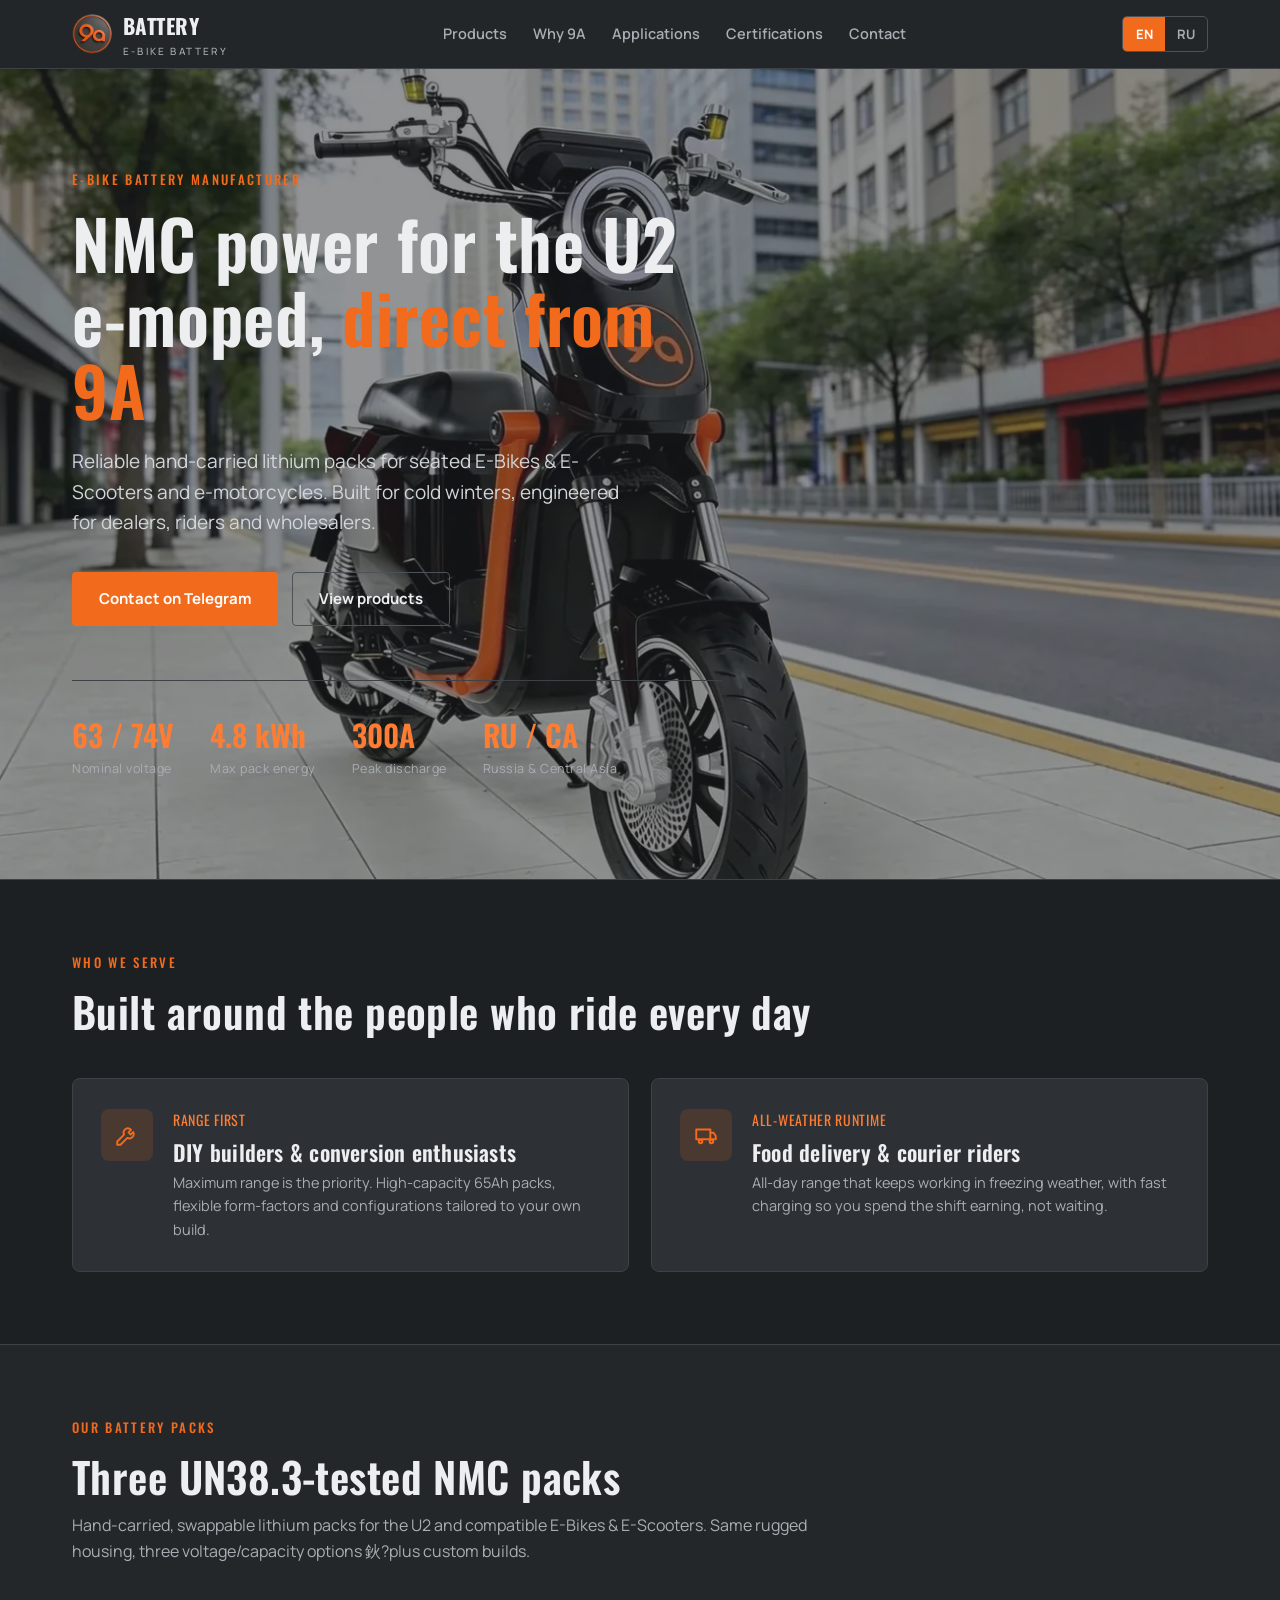
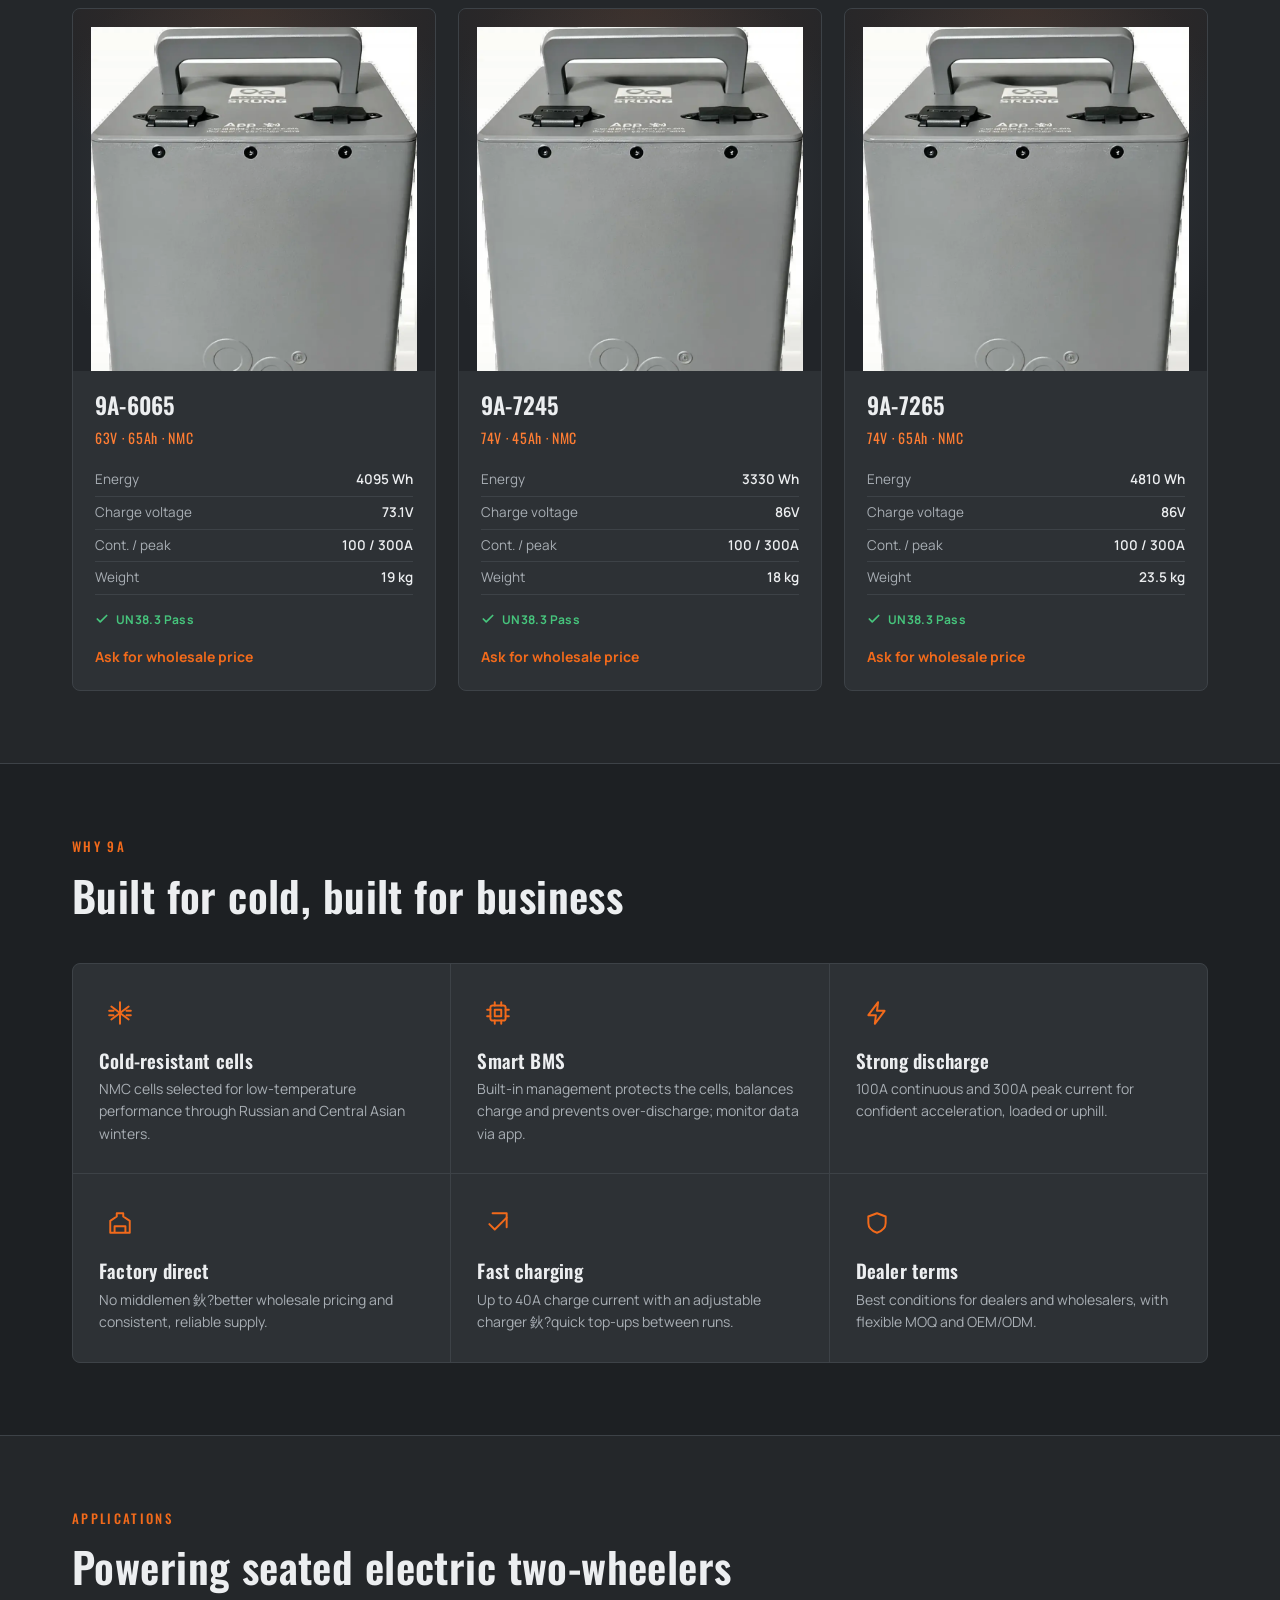
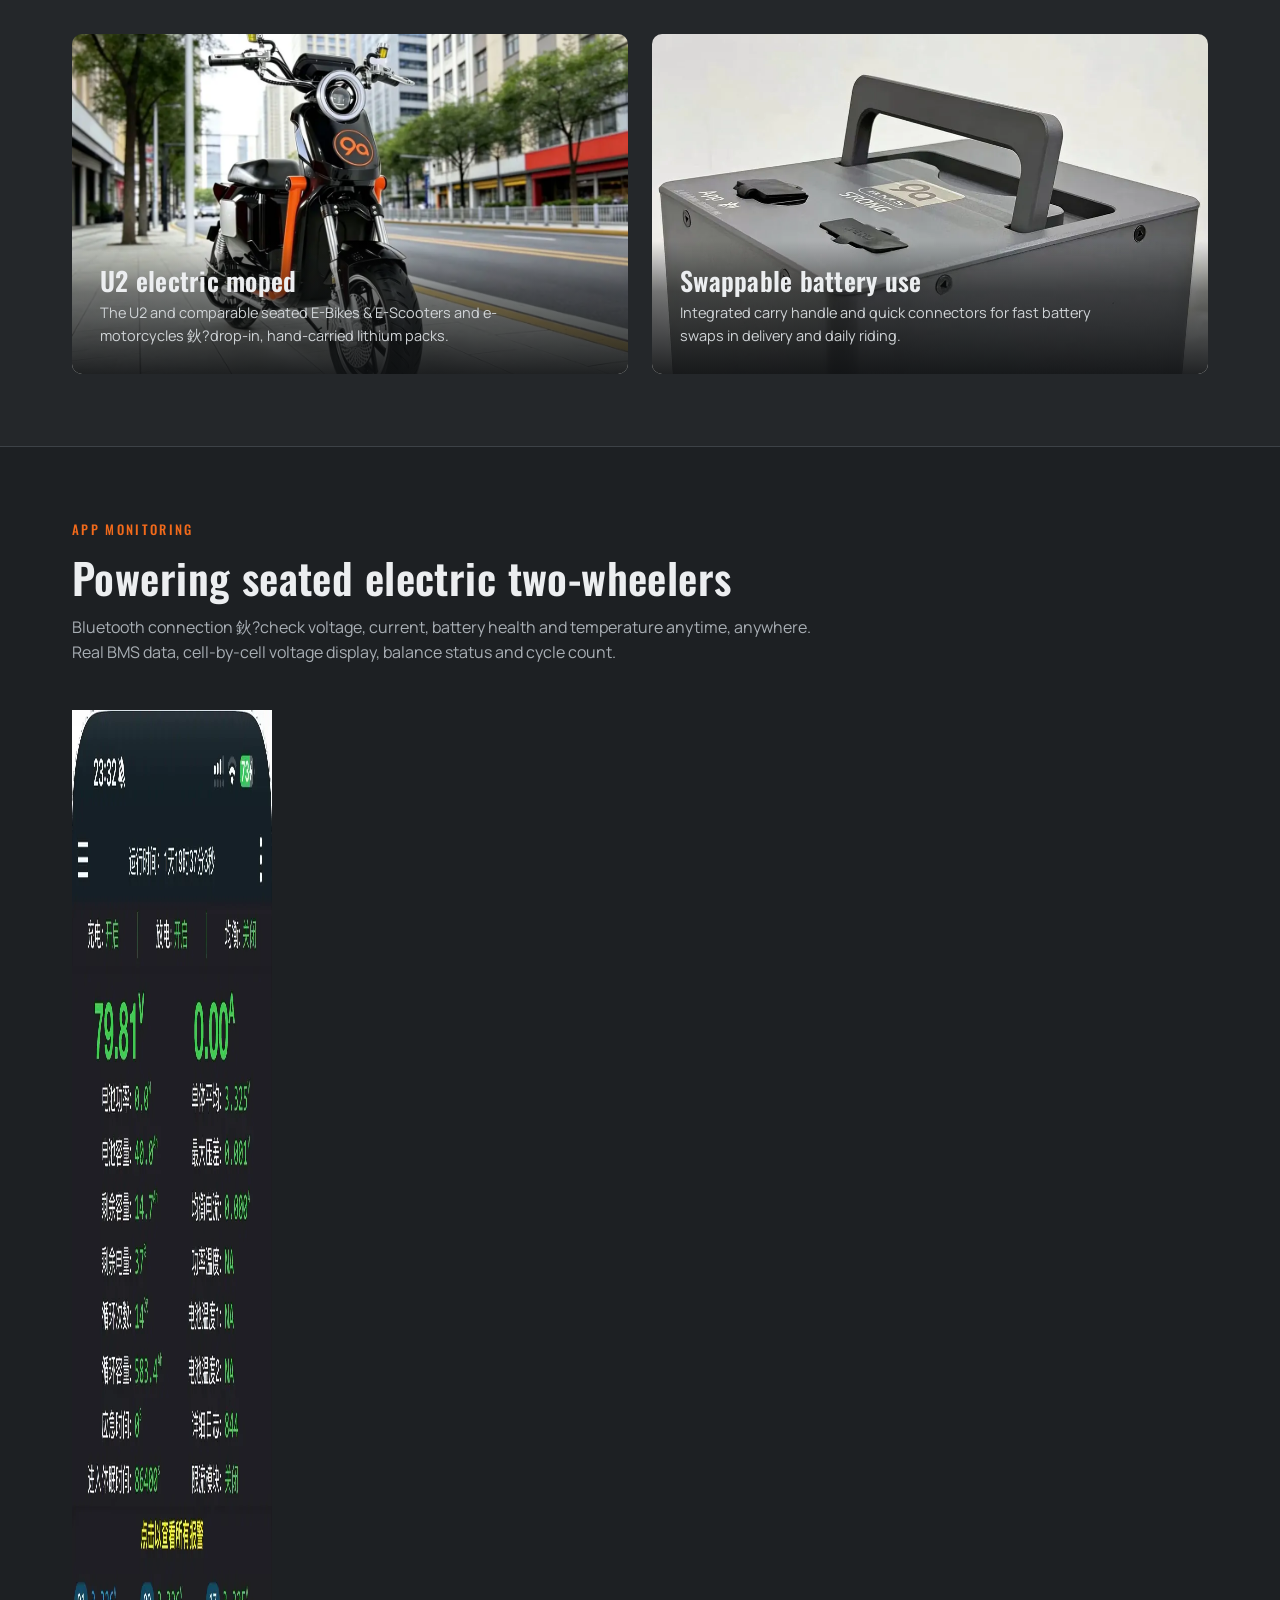
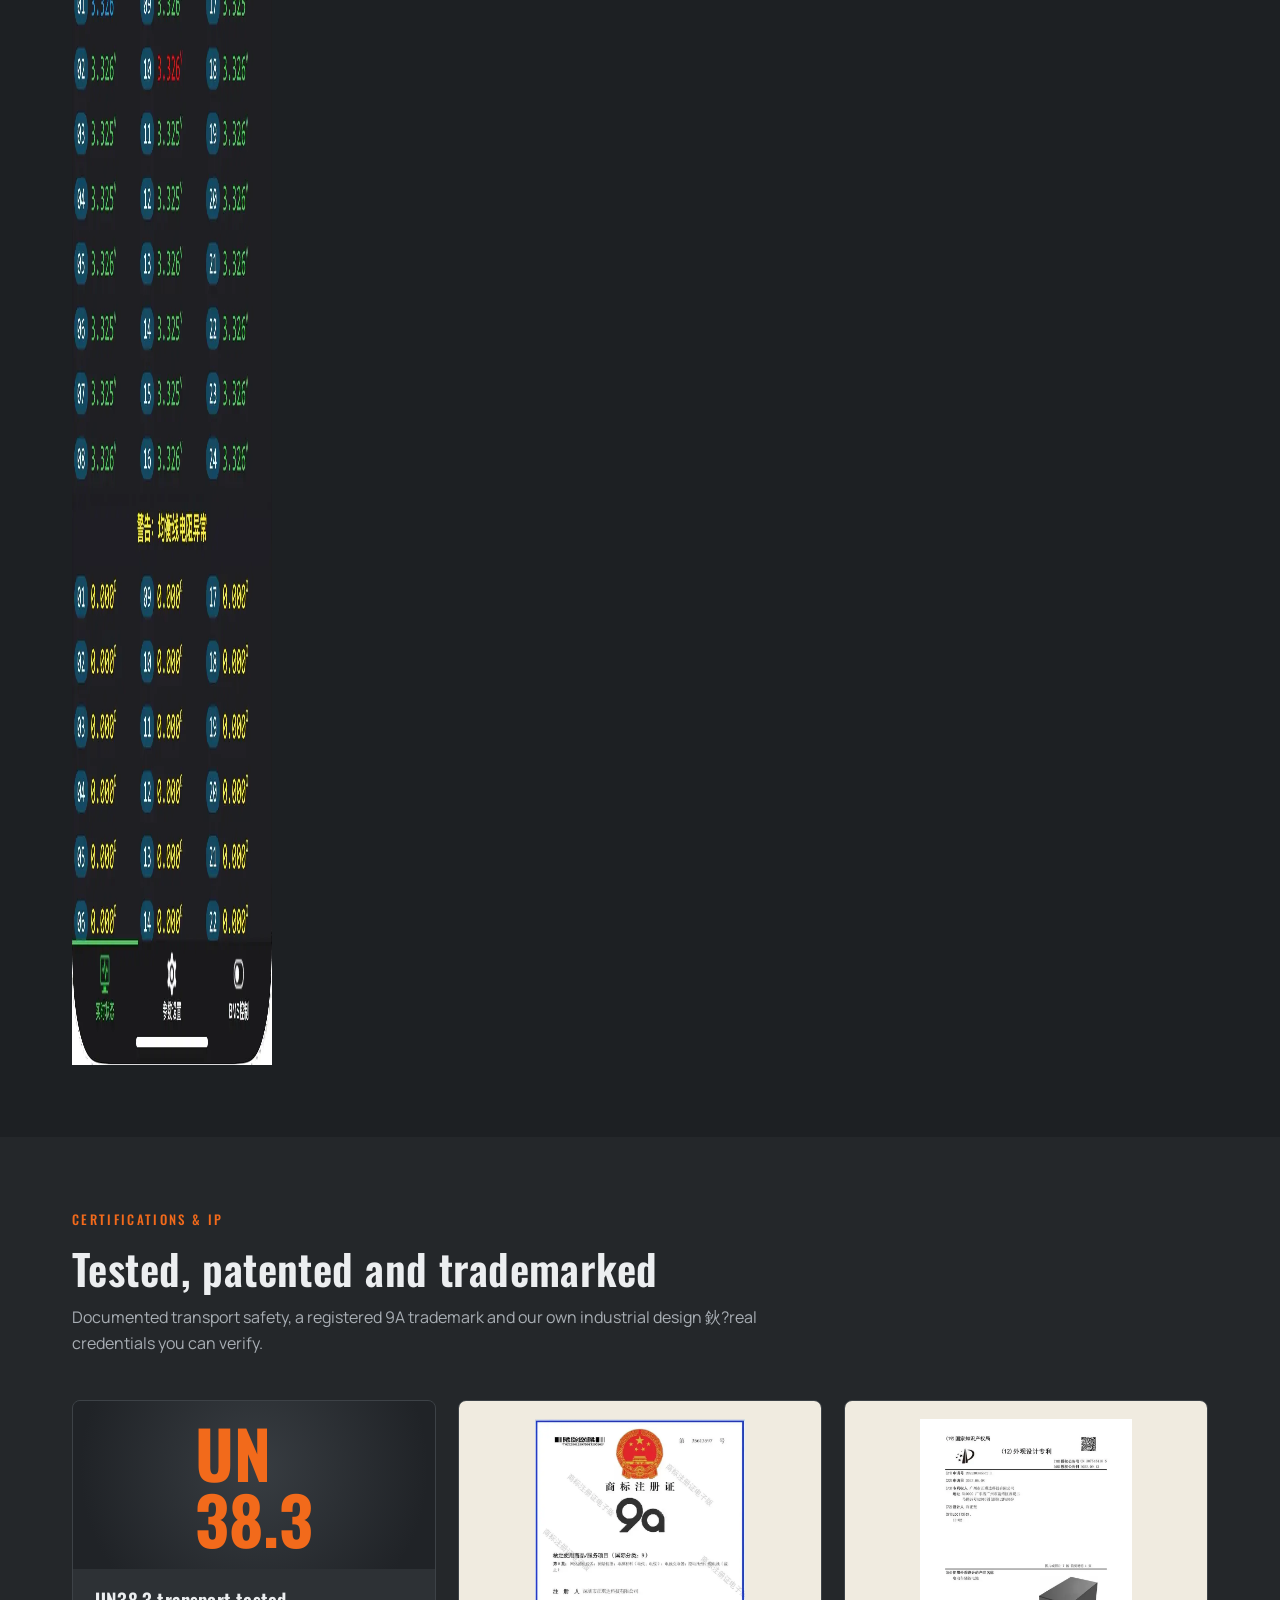
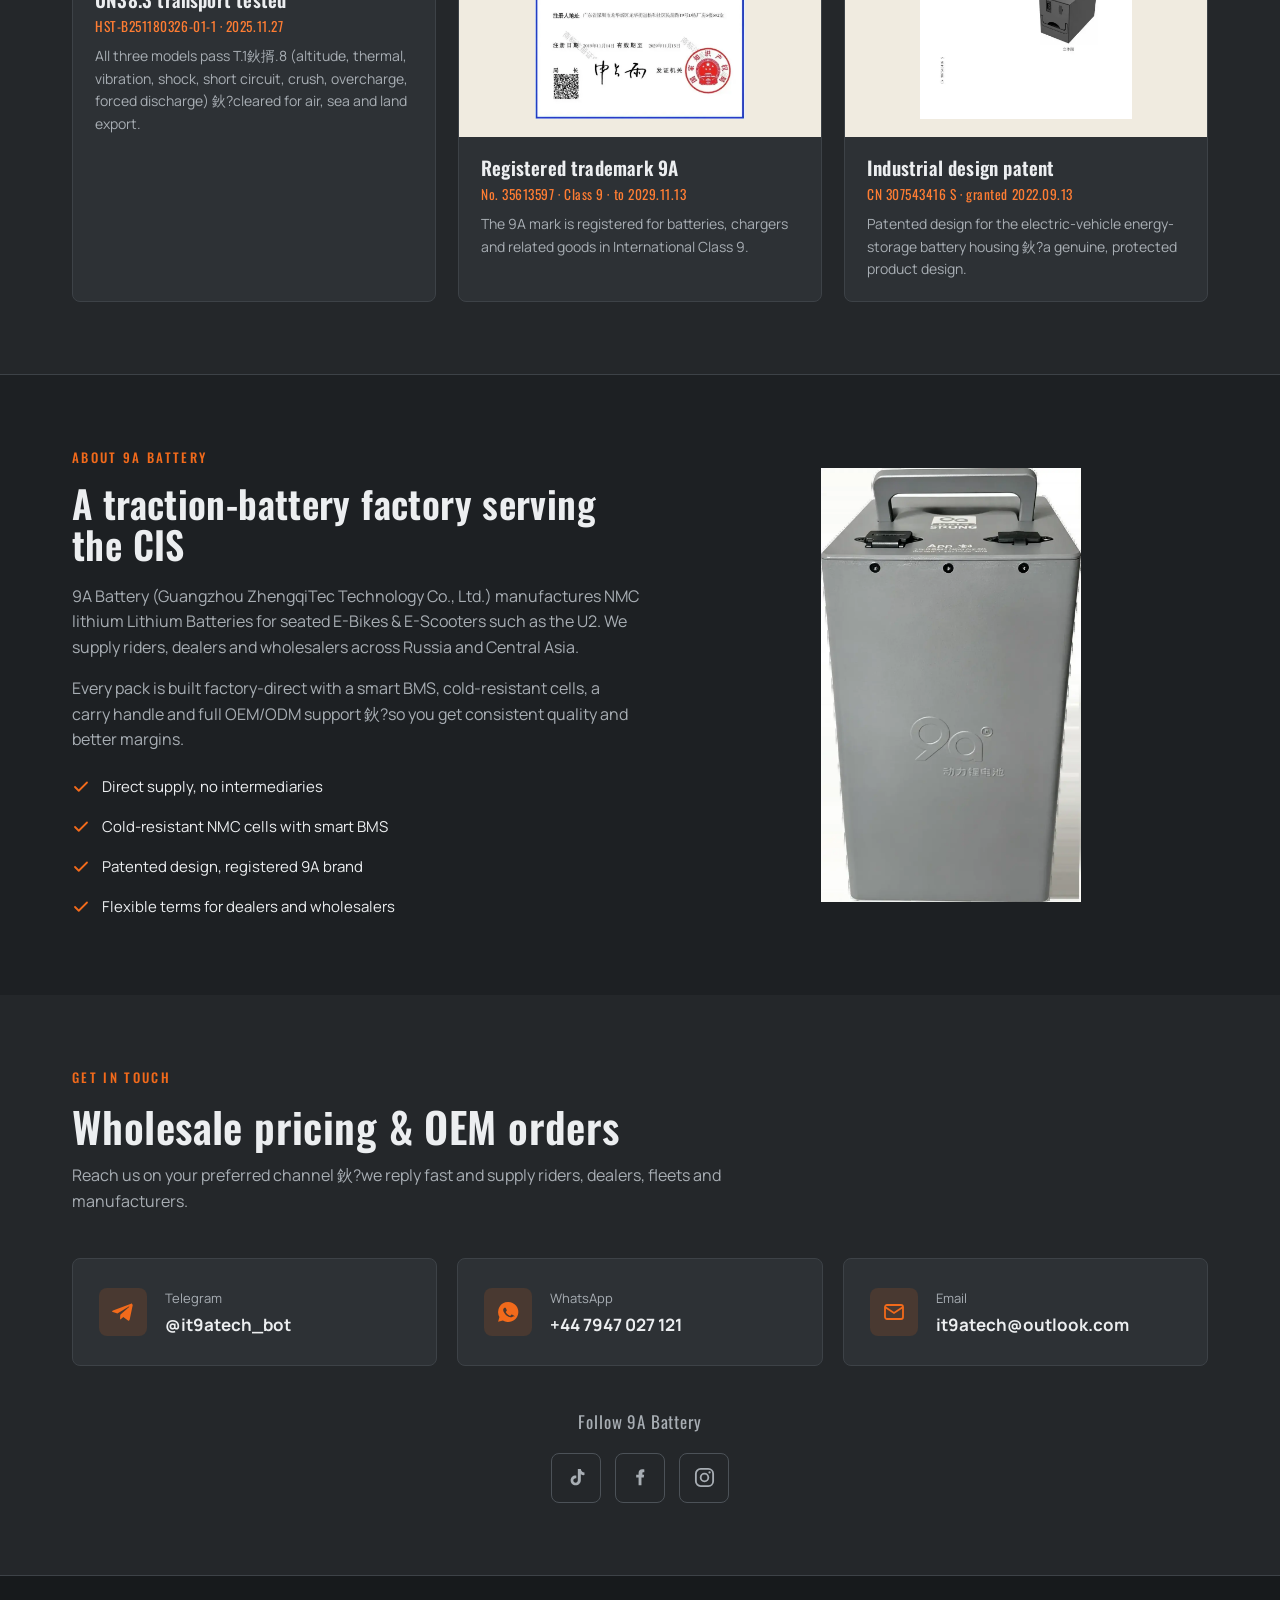
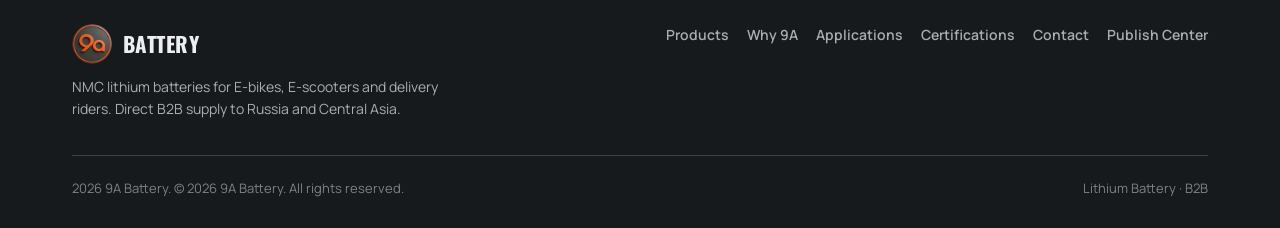
==== commit c69cdf04: "docs: 补充分享预览 og 标签" ====
--- a/index.html
+++ b/index.html
@@ -2,6 +2,13 @@
 <html lang="en">
 <head>
 <meta charset="UTF-8">
+<meta property="og:type" content="website">
+<meta property="og:site_name" content="9A Battery">
+<meta property="og:title" content="9A Battery | Lithium Batteries for E-Bikes, E-Scooters & Delivery Riders">
+<meta property="og:description" content="Direct manufacturer of lithium battery packs for e-bikes, e-scooters, delivery riders and DIY builds. B2B wholesale for Russia & Central Asia.">
+<meta property="og:url" content="https://9abms.com/">
+<meta property="og:image" content="https://9abms.com/assets/hero.webp">
+<meta name="twitter:card" content="summary_large_image">
 <meta name="viewport" content="width=device-width, initial-scale=1">
 <title>9A Battery | Lithium Batteries for E-Bikes, E-Scooters & Delivery Riders</title>
 <meta name="description" content="9A Battery is a direct manufacturer of lithium batteries for e-bikes, e-scooters, delivery riders and DIY projects. Active Balancing + BMS APP visualization. CE/UN38.3 certified. B2B wholesale for Russia & Central Asia.">
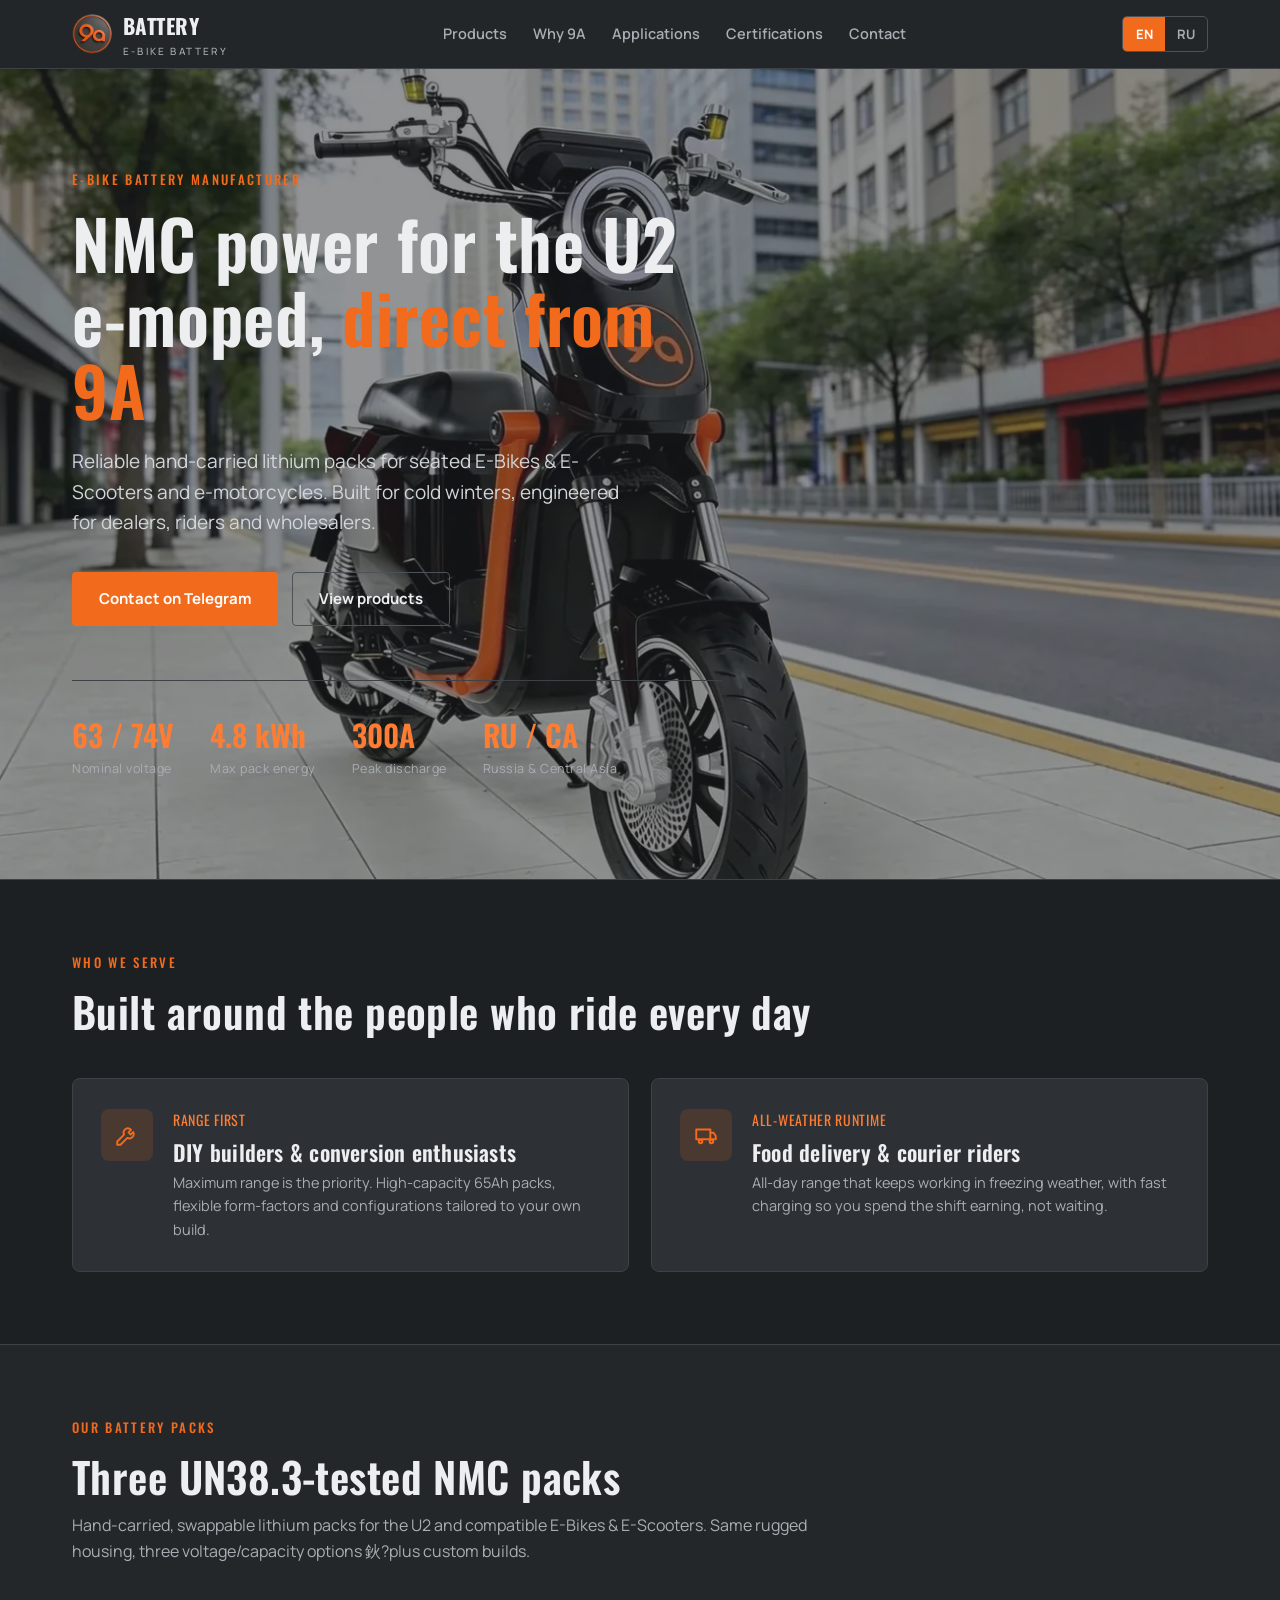
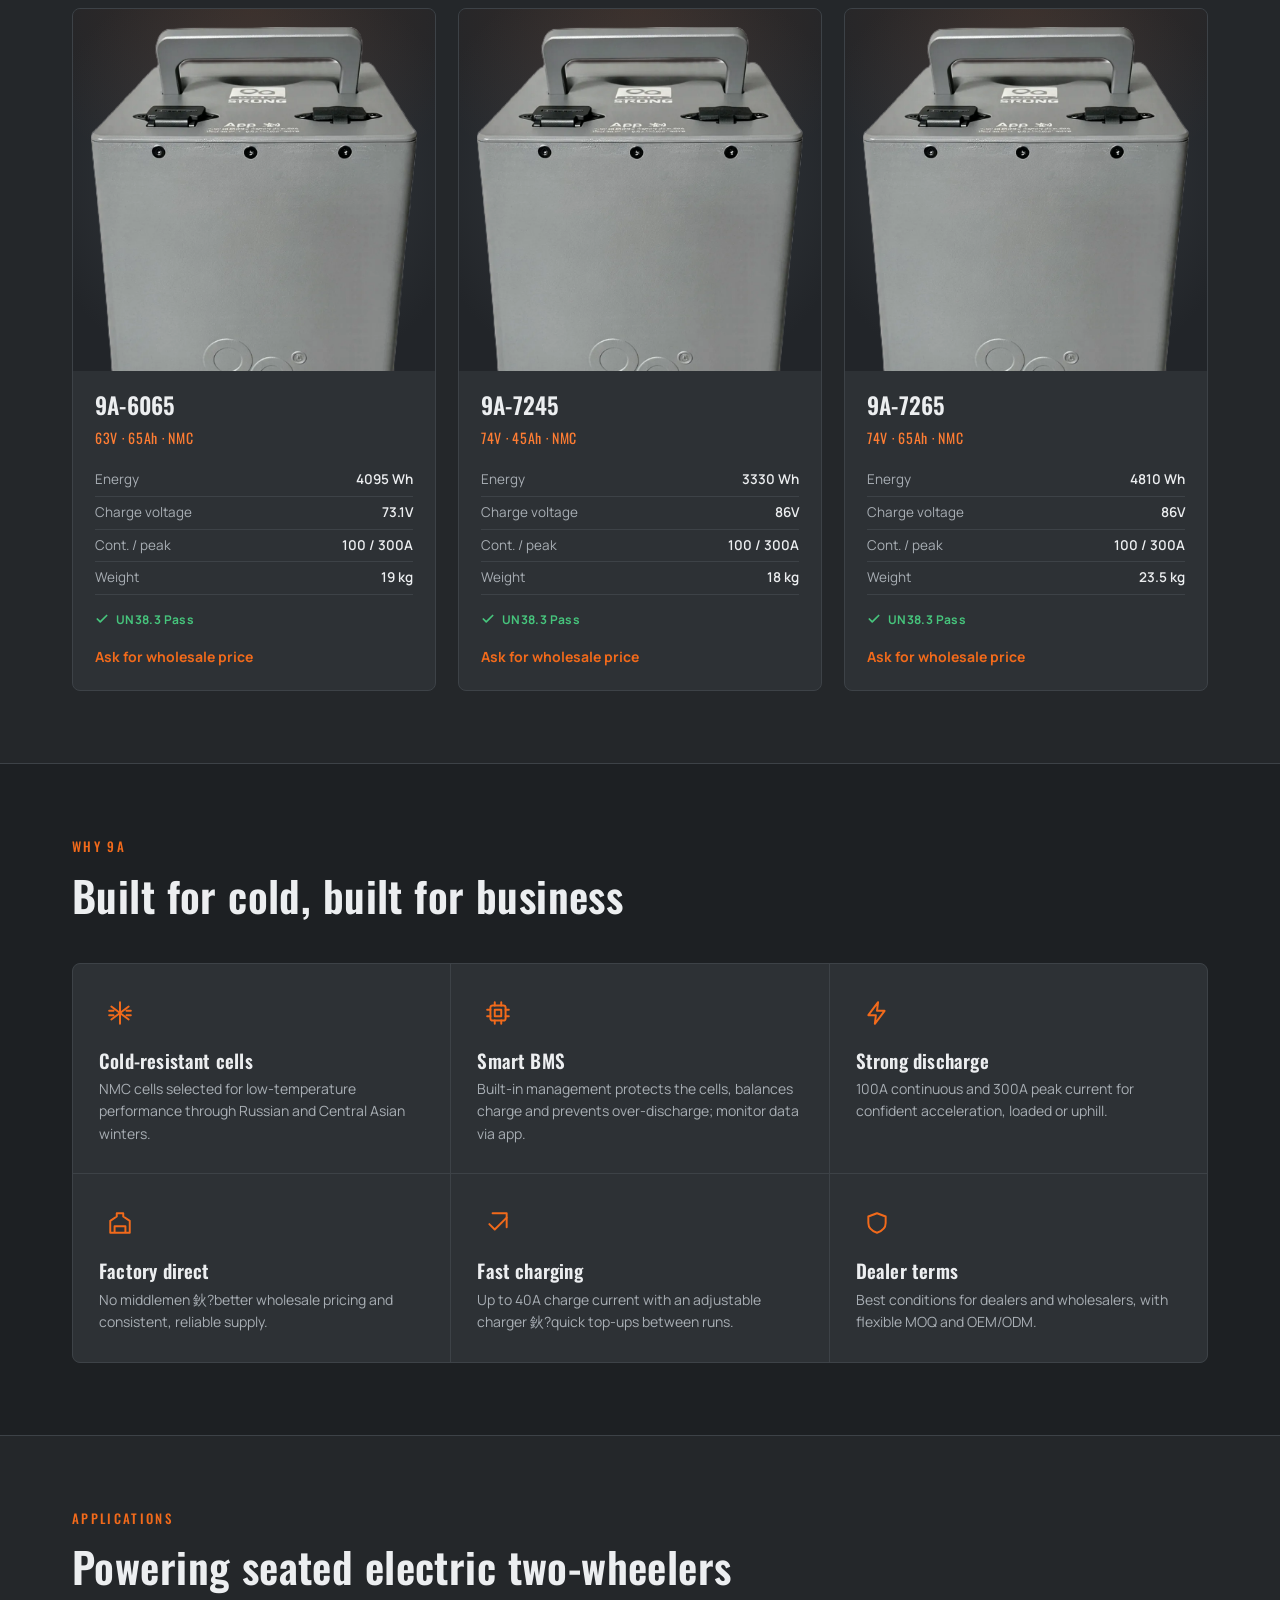
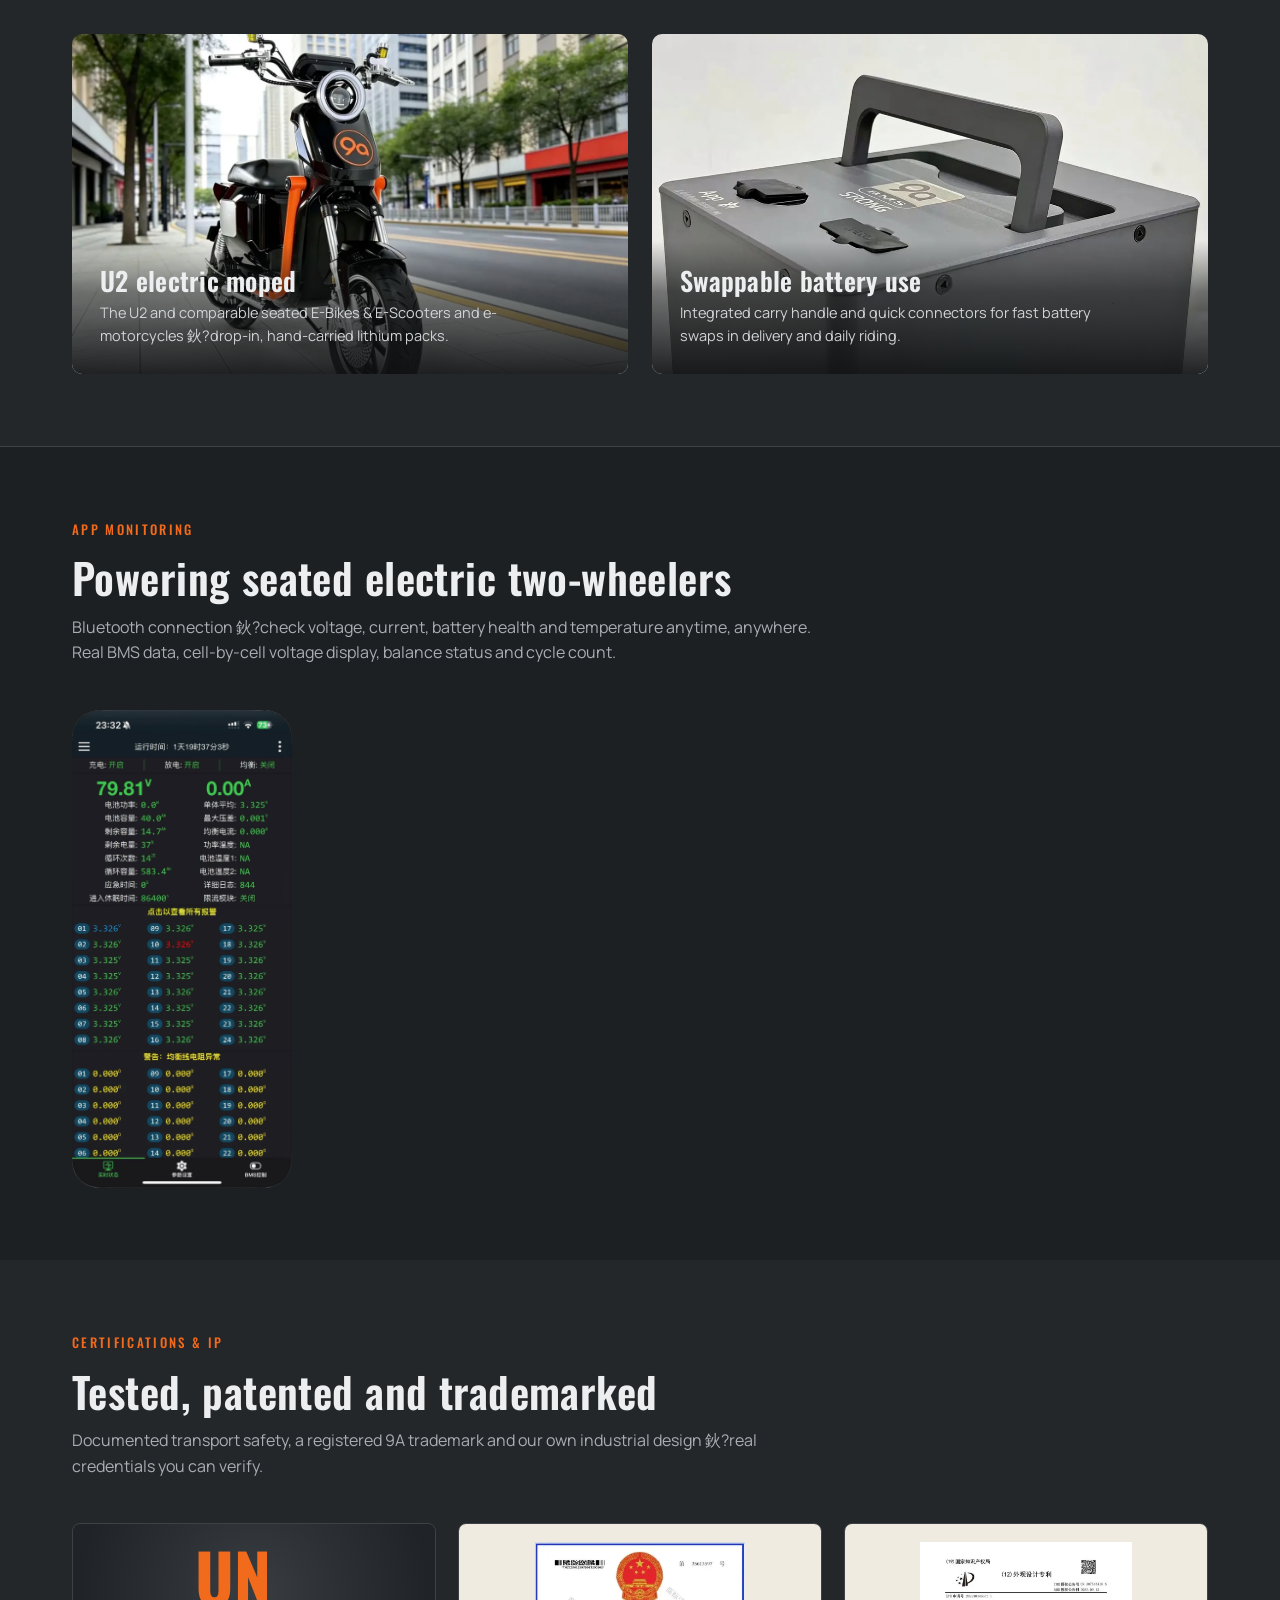
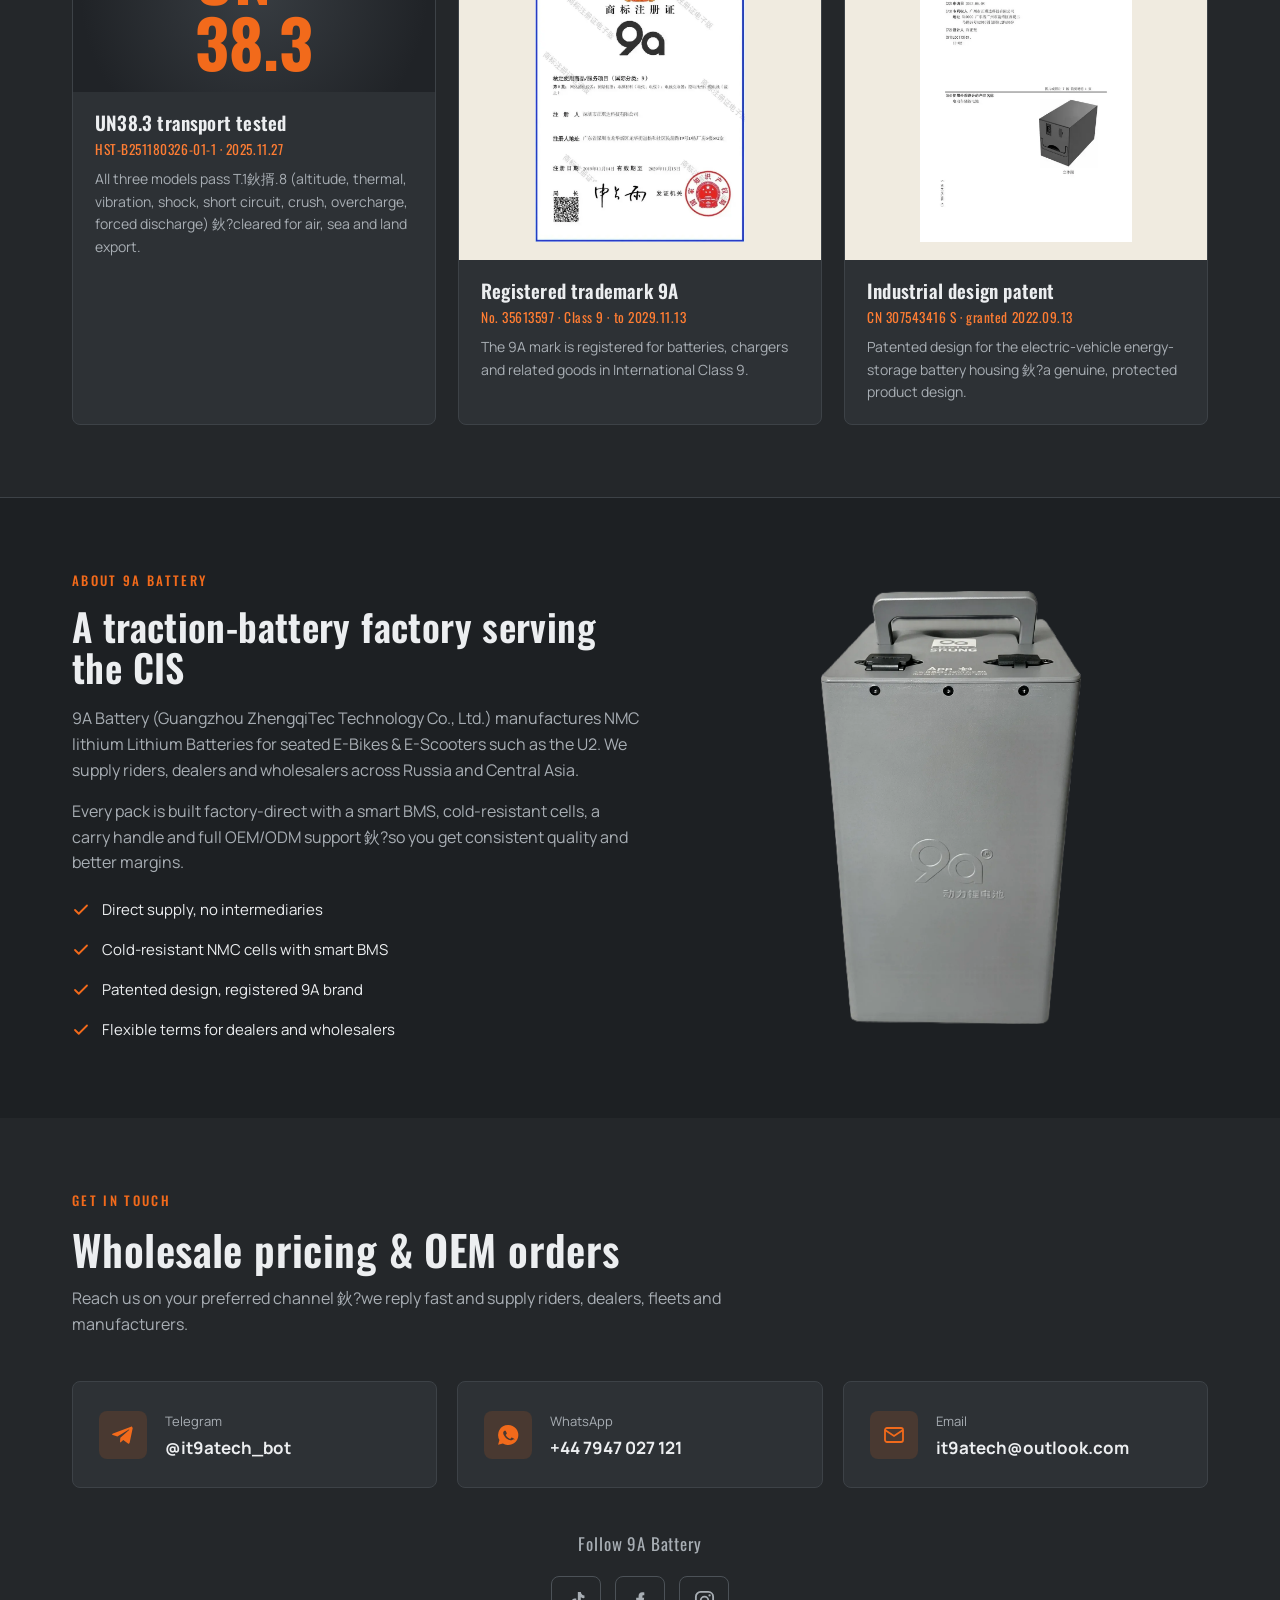
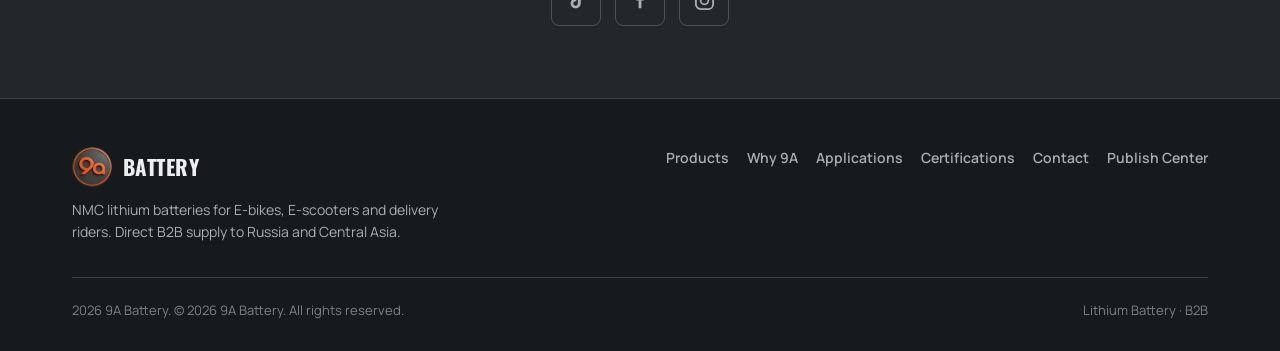
==== commit 1edf12cd: "fix: APP 图保持等比，不再纵向拉伸" ====
--- a/index.html
+++ b/index.html
@@ -391,7 +391,7 @@
       <p data-i18n="appSub">Bluetooth connection 鈥?check voltage, current, battery health and temperature anytime, anywhere. Real BMS data, cell-by-cell voltage display, balance status and cycle count.</p>
     </div>
     <div style="text-align:center">
-      <img src="assets/app-ui.webp" alt="9A Battery APP monitoring interface" style="max-width:200px;width:100%" decoding="async" loading="eager" width="900" height="1955">
+      <img src="assets/app-ui.webp" alt="9A Battery APP monitoring interface" style="max-width:220px;width:100%;height:auto" decoding="async" loading="eager" width="900" height="1955">
     </div>
   </div>
 </section>
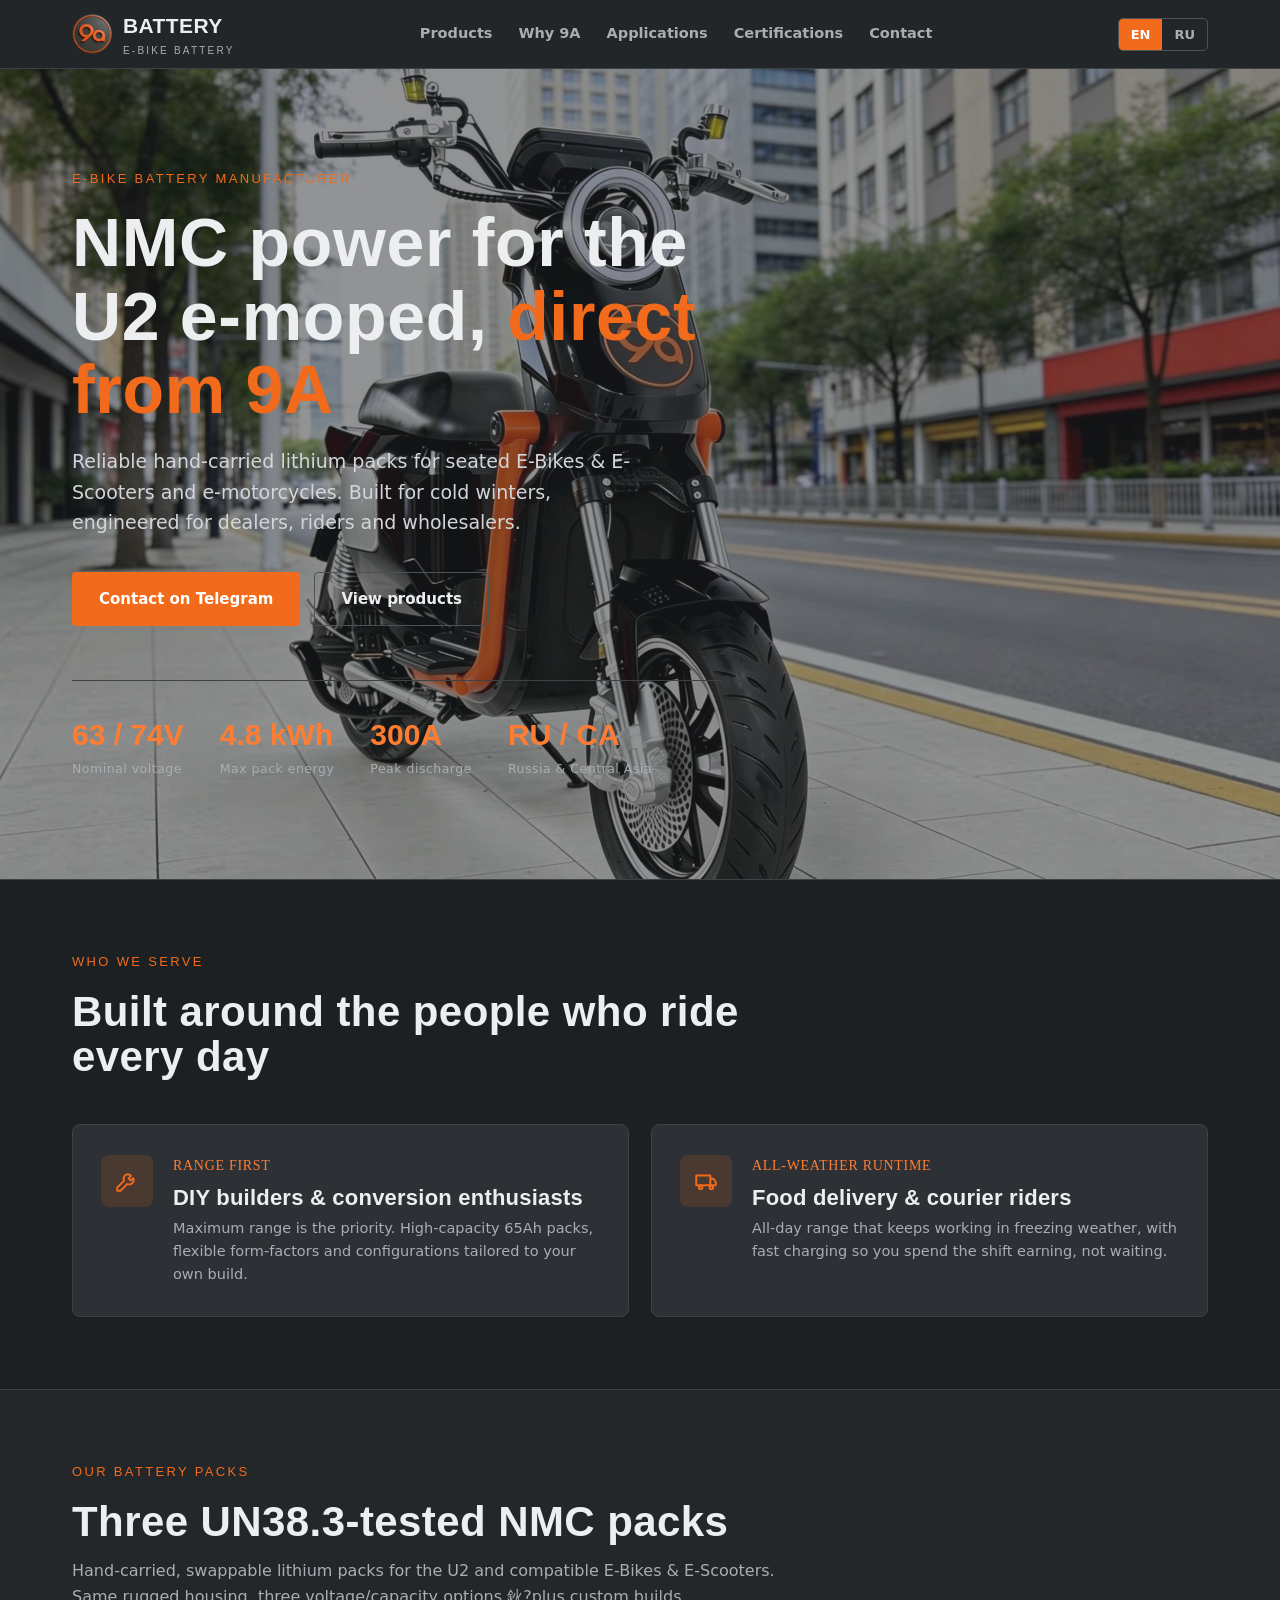
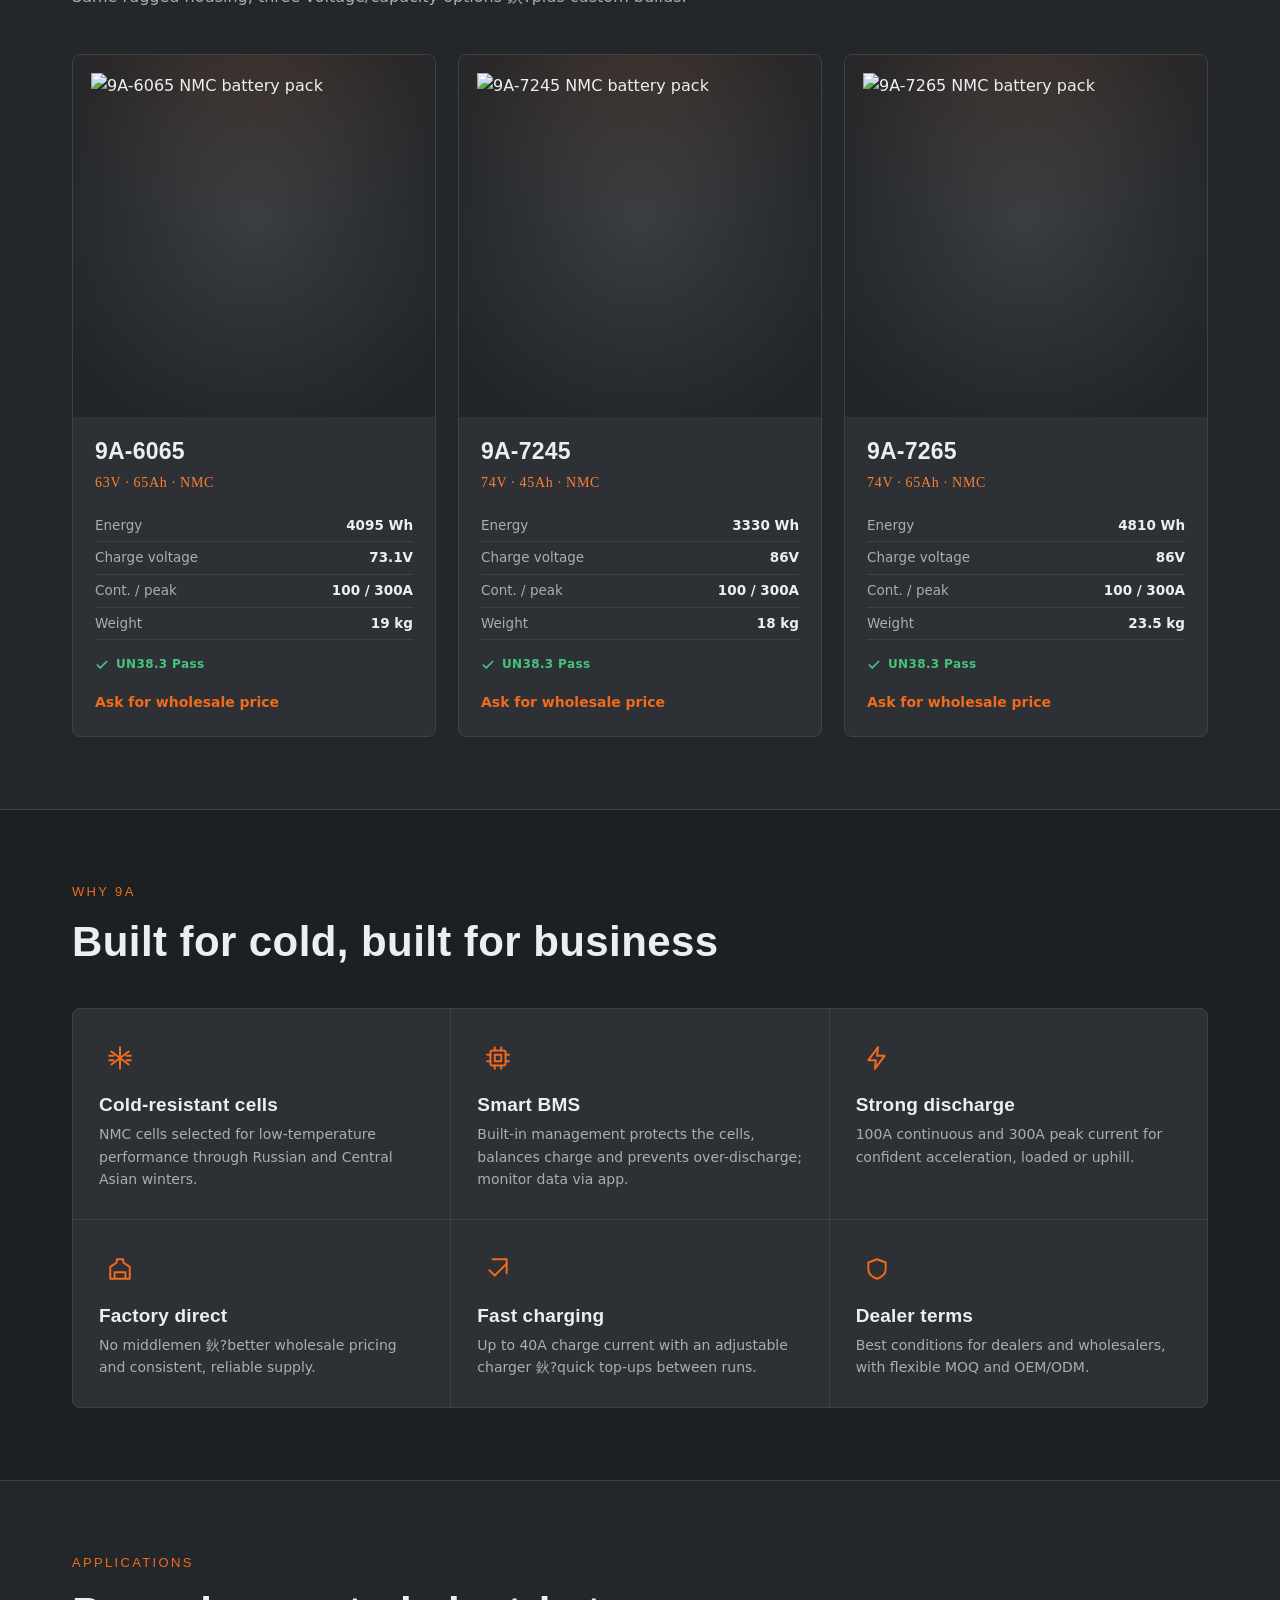
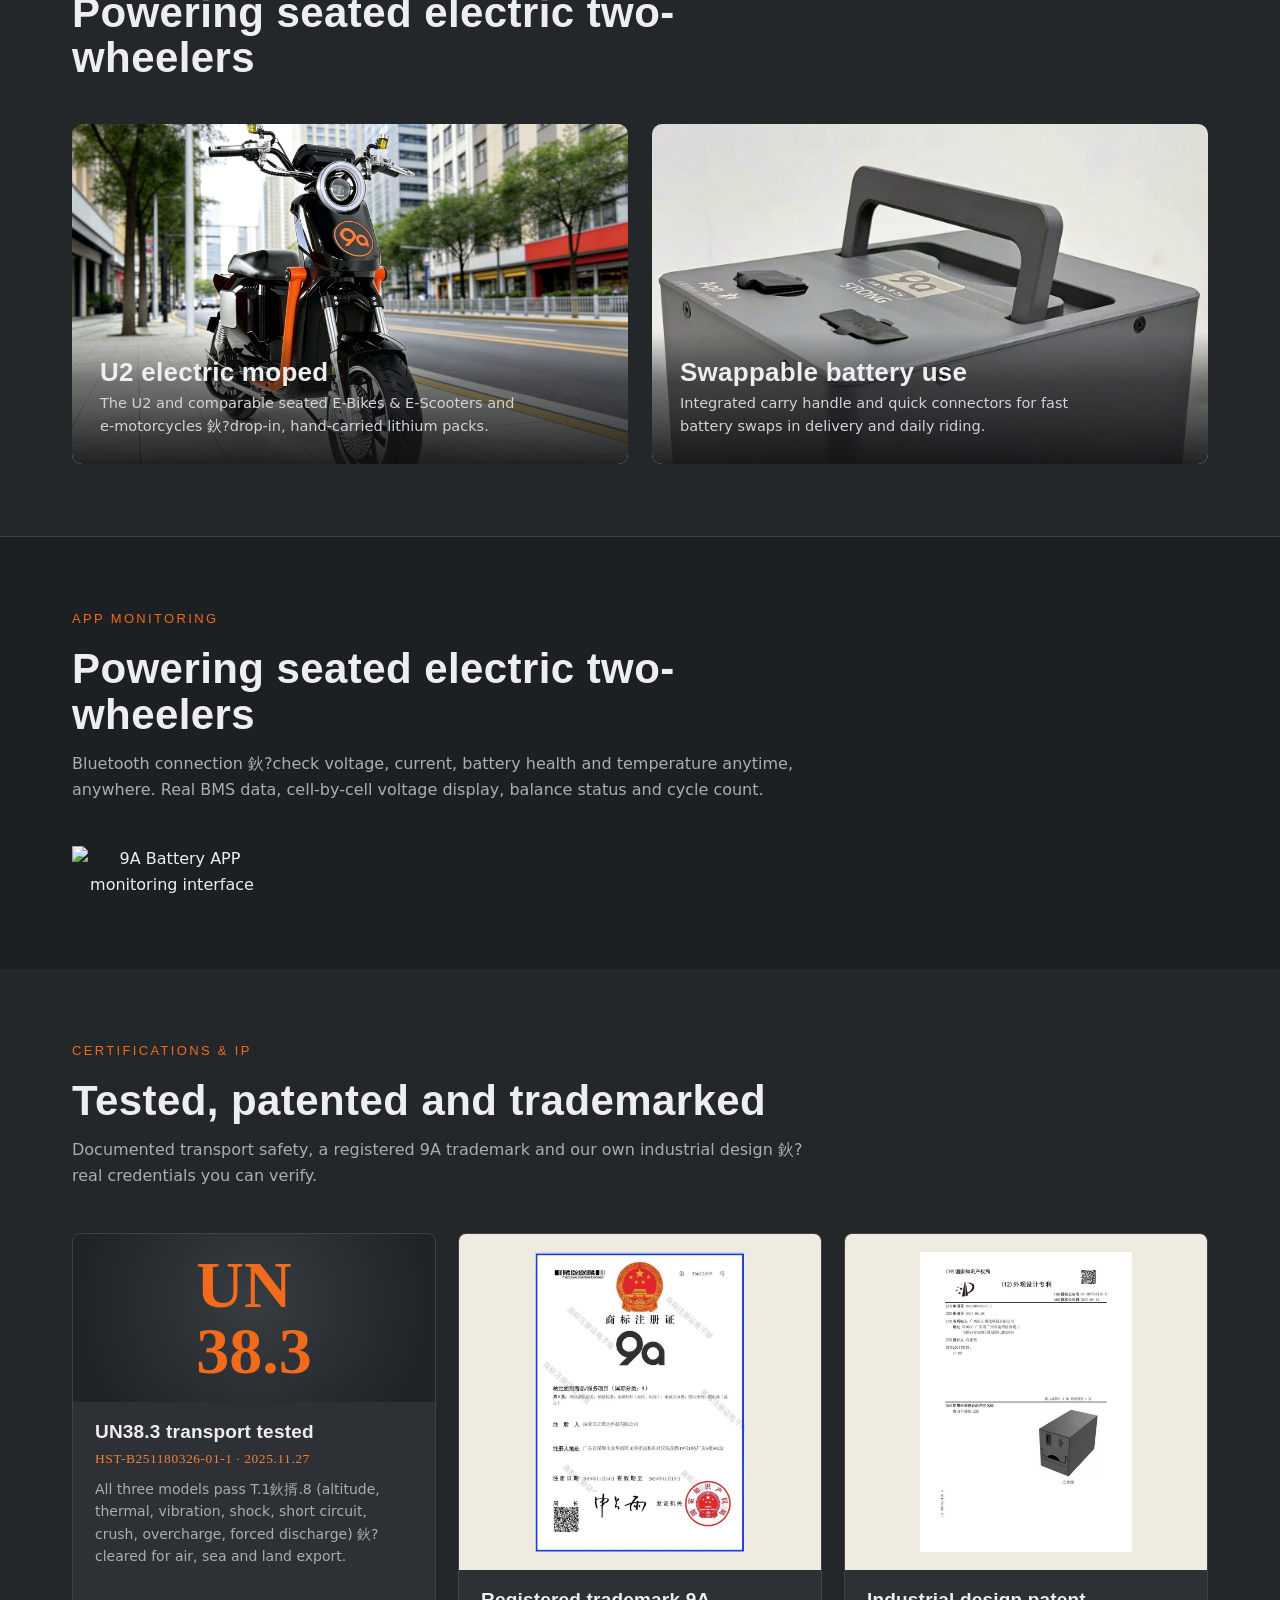
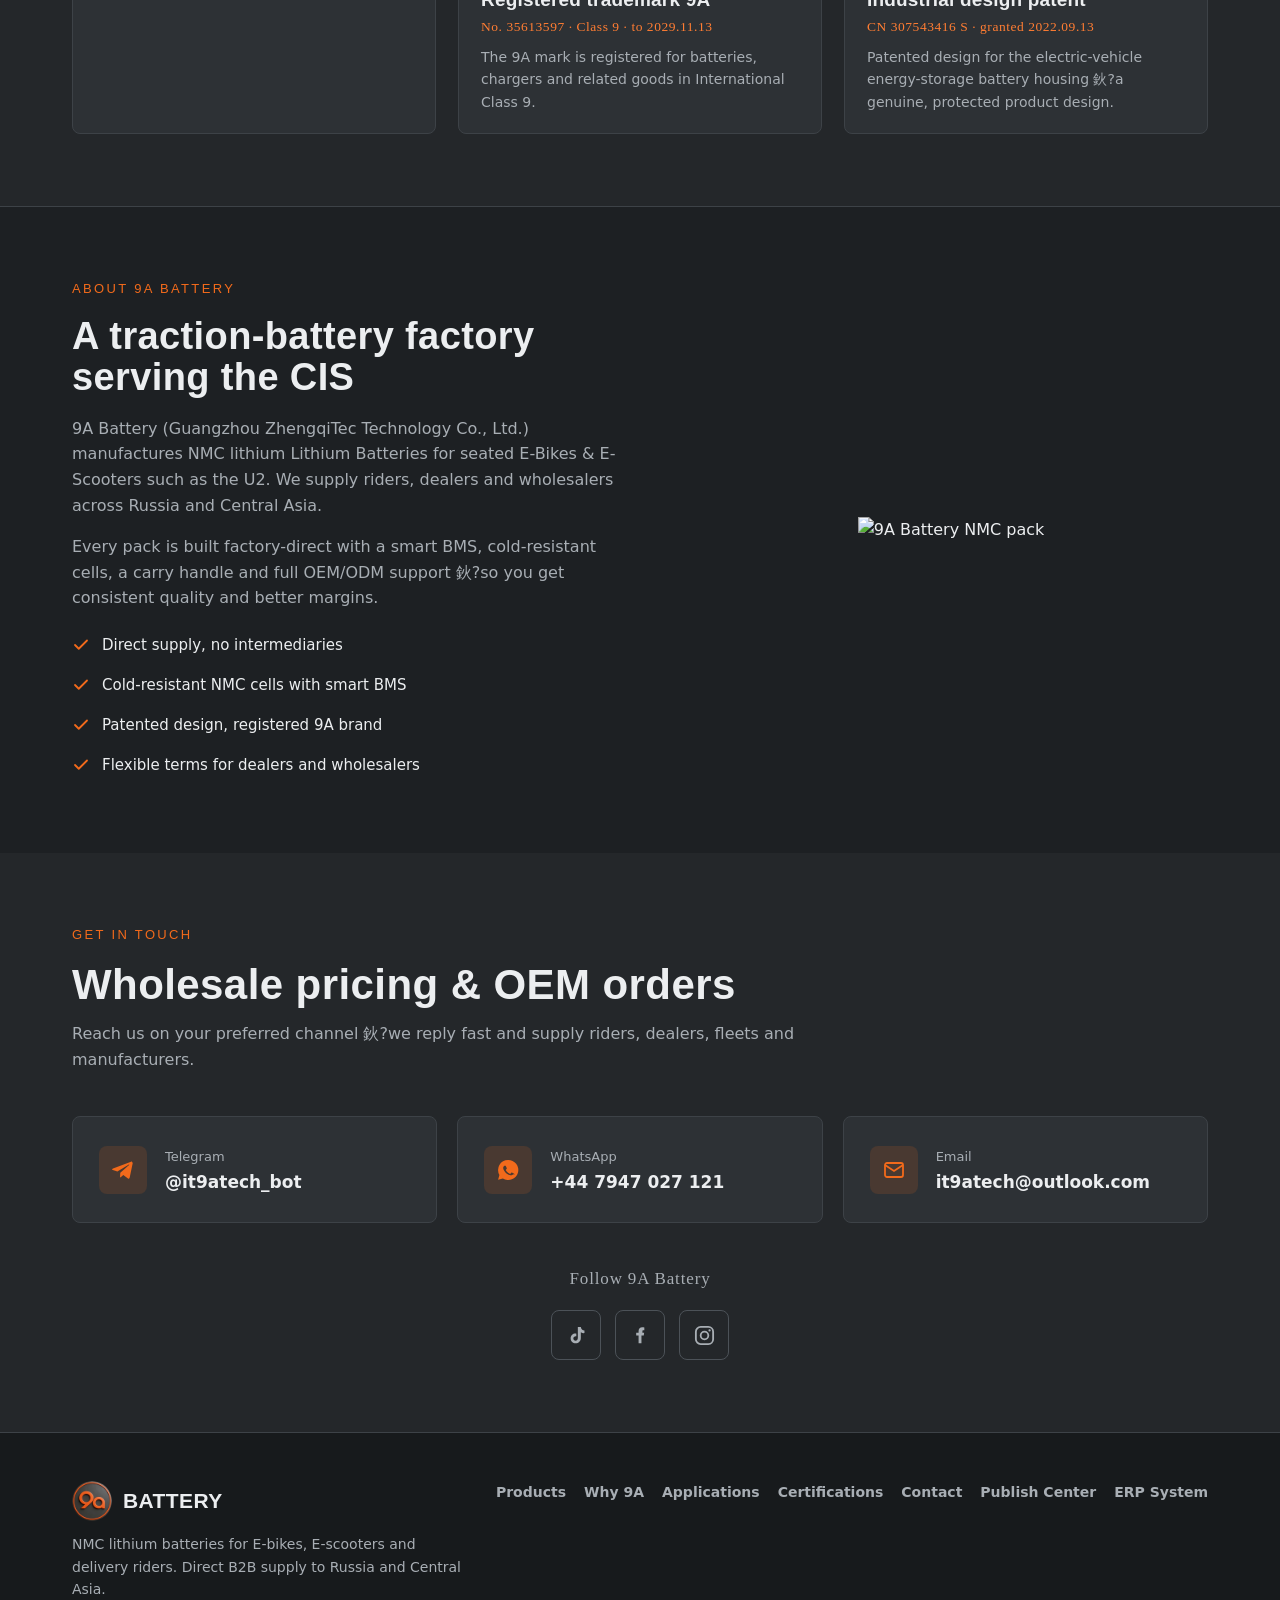
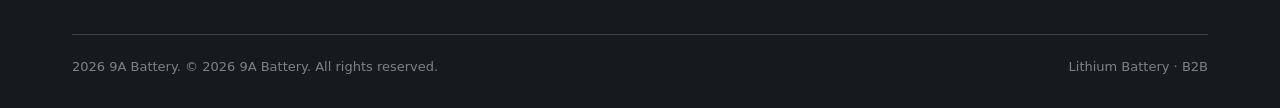
==== commit 62c77537: "revert: 恢复被旧副本覆盖的 index/publish（含 ERP 入口）" ====
--- a/index.html
+++ b/index.html
@@ -2,19 +2,11 @@
 <html lang="en">
 <head>
 <meta charset="UTF-8">
-<meta property="og:type" content="website">
-<meta property="og:site_name" content="9A Battery">
-<meta property="og:title" content="9A Battery | Lithium Batteries for E-Bikes, E-Scooters & Delivery Riders">
-<meta property="og:description" content="Direct manufacturer of lithium battery packs for e-bikes, e-scooters, delivery riders and DIY builds. B2B wholesale for Russia & Central Asia.">
-<meta property="og:url" content="https://9abms.com/">
-<meta property="og:image" content="https://9abms.com/assets/hero.webp">
-<meta name="twitter:card" content="summary_large_image">
 <meta name="viewport" content="width=device-width, initial-scale=1">
 <title>9A Battery | Lithium Batteries for E-Bikes, E-Scooters & Delivery Riders</title>
 <meta name="description" content="9A Battery is a direct manufacturer of lithium batteries for e-bikes, e-scooters, delivery riders and DIY projects. Active Balancing + BMS APP visualization. CE/UN38.3 certified. B2B wholesale for Russia & Central Asia.">
-<link rel="icon" type="image/png" href="assets/logo.webp">
-<link rel="preload" as="image" href="assets/hero.webp" fetchpriority="high">
-<link rel="stylesheet" href="assets/fonts.css">
+<link rel="icon" type="image/png" href="assets/logo.png">
+<link rel="stylesheet" href="https://miaoda.feishu.cn/fonts/css2?family=Oswald:wght@400;500;600;700&family=Manrope:wght@300;400;500;600;700;800&display=swap">
 <style>
 :root{
   --bg:#24272a; --bg2:#1d2023; --panel:#2d3135; --panel2:#353a3f;
@@ -181,7 +173,7 @@
 <!-- Header -->
 <header class="site">
   <div class="wrap nav">
-    <a class="brand" href="#top"><img class="mark" src="assets/logo.webp" alt="9A logo" decoding="async" loading="eager" width="200" height="200"><span>BATTERY<small data-i18n="brandSub">E-Bike Battery</small></span></a>
+    <a class="brand" href="#top"><img class="mark" src="assets/logo.png" alt="9A logo"><span>BATTERY<small data-i18n="brandSub">E-Bike Battery</small></span></a>
     <nav class="nav-links">
       <a href="#products" data-i18n="navProducts">Products</a>
       <a href="#advantages" data-i18n="navAdv">Why 9A</a>
@@ -208,7 +200,7 @@
 
 <!-- Hero -->
 <section class="hero" id="top">
-  <div class="hero-bg"><img src="assets/hero.webp" alt="9A Battery pack on a U2 electric moped" decoding="async" loading="eager" fetchpriority="high" width="1300" height="975"></div>
+  <div class="hero-bg"><img src="assets/hero.jpg" alt="9A Battery pack on a U2 electric moped"></div>
   <div class="wrap">
     <div class="hero-inner">
       <div class="eyebrow" data-i18n="heroKicker">E-Bike Battery Manufacturer</div>
@@ -266,7 +258,7 @@
     </div>
     <div class="grid-3">
       <article class="product">
-        <div class="ph"><img src="assets/battery-pack.webp" alt="9A-6065 NMC battery pack" decoding="async" loading="eager" width="900" height="1500"></div>
+        <div class="ph"><img src="https://media.doubao.com/space/api/box/stream/download/all_by_mount_point/GRVwbOKlsoI80ExTFTjcKvb8nSb" alt="9A-6065 NMC battery pack"></div>
         <div class="body">
           <h3>9A-6065</h3>
           <div class="specline">63V · 65Ah · NMC</div>
@@ -281,7 +273,7 @@
         </div>
       </article>
       <article class="product">
-        <div class="ph"><img src="assets/battery-pack.webp" alt="9A-7245 NMC battery pack" decoding="async" loading="eager" width="900" height="1500"></div>
+        <div class="ph"><img src="https://media.doubao.com/space/api/box/stream/download/all_by_mount_point/GRVwbOKlsoI80ExTFTjcKvb8nSb" alt="9A-7245 NMC battery pack"></div>
         <div class="body">
           <h3>9A-7245</h3>
           <div class="specline">74V · 45Ah · NMC</div>
@@ -296,7 +288,7 @@
         </div>
       </article>
       <article class="product">
-        <div class="ph"><img src="assets/battery-pack.webp" alt="9A-7265 NMC battery pack" decoding="async" loading="eager" width="900" height="1500"></div>
+        <div class="ph"><img src="https://media.doubao.com/space/api/box/stream/download/all_by_mount_point/GRVwbOKlsoI80ExTFTjcKvb8nSb" alt="9A-7265 NMC battery pack"></div>
         <div class="body">
           <h3>9A-7265</h3>
           <div class="specline">74V · 65Ah · NMC</div>
@@ -365,14 +357,14 @@
     </div>
     <div class="app-grid">
       <div class="app-card">
-        <img src="assets/hero.webp" alt="U2 electric moped" decoding="async" loading="eager" width="1300" height="975">
+        <img src="assets/hero.jpg" alt="U2 electric moped">
         <div class="cap">
           <h3 data-i18n="app1Name">U2 electric moped</h3>
           <p data-i18n="app1Desc">The U2 and comparable seated E-Bikes & E-Scooters and e-motorcycles 鈥?drop-in, hand-carried lithium packs.</p>
         </div>
       </div>
       <div class="app-card">
-        <img src="assets/detail.webp" alt="Swappable battery top and handle" decoding="async" loading="eager" width="1100" height="825">
+        <img src="assets/detail.jpg" alt="Swappable battery top and handle">
         <div class="cap">
           <h3 data-i18n="app2Name">Swappable battery use</h3>
           <p data-i18n="app2Desc">Integrated carry handle and quick connectors for fast battery swaps in delivery and daily riding.</p>
@@ -391,7 +383,7 @@
       <p data-i18n="appSub">Bluetooth connection 鈥?check voltage, current, battery health and temperature anytime, anywhere. Real BMS data, cell-by-cell voltage display, balance status and cycle count.</p>
     </div>
     <div style="text-align:center">
-      <img src="assets/app-ui.webp" alt="9A Battery APP monitoring interface" style="max-width:220px;width:100%;height:auto" decoding="async" loading="eager" width="900" height="1955">
+      <img src="https://media.doubao.com/space/api/box/stream/download/all_by_mount_point/D9clbpEB5oDpwOxMMuvcHPN7n0e" alt="9A Battery APP monitoring interface" style="max-width:200px;width:100%">
     </div>
   </div>
 </section>
@@ -414,7 +406,7 @@
         </div>
       </div>
       <div class="cert-card">
-        <div class="ph"><img src="assets/cert-trademark.webp" alt="9A trademark registration certificate" decoding="async" loading="eager" width="720" height="1031"></div>
+        <div class="ph"><img src="assets/cert-trademark.jpg" alt="9A trademark registration certificate"></div>
         <div class="body">
           <h3 data-i18n="c2Name">Registered trademark 9A</h3>
           <div class="no">No. 35613597 · Class 9 · to 2029.11.13</div>
@@ -422,7 +414,7 @@
         </div>
       </div>
       <div class="cert-card">
-        <div class="ph"><img src="assets/cert-patent.webp" alt="Industrial design patent certificate" decoding="async" loading="eager" width="820" height="1160"></div>
+        <div class="ph"><img src="assets/cert-patent.jpg" alt="Industrial design patent certificate"></div>
         <div class="body">
           <h3 data-i18n="c3Name">Industrial design patent</h3>
           <div class="no">CN 307543416 S · granted 2022.09.13</div>
@@ -449,7 +441,7 @@
           <li><span class="tick"><svg width="18" height="18" viewBox="0 0 24 24" fill="none" stroke="currentColor" stroke-width="2.4" stroke-linecap="round" stroke-linejoin="round"><path d="M20 6 9 17l-5-5"/></svg></span><span data-i18n="aboutL4">Flexible terms for dealers and wholesalers</span></li>
         </ul>
       </div>
-      <div style="max-width:260px;margin:0 auto"><img src="assets/battery-pack.webp" alt="9A Battery NMC pack" style="width:100%;height:auto" decoding="async" loading="eager" width="900" height="1500"></div>
+      <div style="max-width:260px;margin:0 auto"><img src="https://media.doubao.com/space/api/box/stream/download/all_by_mount_point/GRVwbOKlsoI80ExTFTjcKvb8nSb" alt="9A Battery NMC pack" style="width:100%;height:auto"></div>
     </div>
   </div>
 </section>
@@ -492,7 +484,7 @@
   <div class="wrap">
     <div class="foot-grid">
       <div>
-        <a class="brand" href="#top"><img class="mark" src="assets/logo.webp" alt="9A logo" decoding="async" loading="eager" width="200" height="200"><span>BATTERY</span></a>
+        <a class="brand" href="#top"><img class="mark" src="assets/logo.png" alt="9A logo"><span>BATTERY</span></a>
         <p data-i18n="footAbout">NMC lithium Lithium Batteries for the U2 and E-Bikes & E-Scooters. Factory-direct B2B supply for Russia &amp; Central Asia.</p>
       </div>
       <div class="foot-links">
@@ -502,6 +494,7 @@
         <a href="#certifications" data-i18n="navCert">Certifications</a>
         <a href="#contact" data-i18n="navContact">Contact</a>
         <a href="publish.html" data-i18n="footerPub">Publish Center</a>
+        <a href="erp/" data-i18n="footerErp">ERP System</a>
       </div>
     </div>
     <div class="foot-bottom">
@@ -518,7 +511,7 @@
 heroKicker:"E-Bike Battery Manufacturer",
 heroTitle:'NMC power for the U2 e-moped, <span class="accent">direct from 9A</span>',
 heroLead:"Reliable hand-carried lithium packs for seated E-Bikes & E-Scooters and e-motorcycles. Built for cold winters, engineered for dealers, riders and wholesalers.",
-heroCta1:"Contact on Telegram",heroCta2:"View products",heroCta3:"Publish Center",footerPub:"Publish Center",
+heroCta1:"Contact on Telegram",heroCta2:"View products",heroCta3:"Publish Center",footerPub:"Publish Center",footerErp:"ERP System",
 stat1:"Nominal voltage",stat2:"Max pack energy",stat3:"Peak discharge",stat4:"Russia & Central Asia",
 serveKicker:"Who We Serve",serveTitle:"Built around the people who ride every day",
 s1Tag:"RANGE FIRST",s1Name:"DIY builders & conversion enthusiasts",
@@ -563,7 +556,7 @@
 heroKicker:"Производитель литиевых аккумуляторов для электровелосипедов",
 heroTitle:'Литиевые аккумуляторы для электровелосипедов и электроскутеров, <span class="accent">напрямую от 9А</span>',
 heroLead:"Надежные литиевые аккумуляторы для электровелосипедов, электроскутеров и курьеров. Разработаны для холодных зим, для дилеров и оптовиков.",
-heroCta1:"Написать в Telegram",heroCta2:"Посмотреть продукты",heroCta3:"Центр публикаций",footerPub:"Центр публикаций",
+heroCta1:"Написать в Telegram",heroCta2:"Посмотреть продукты",heroCta3:"Центр публикаций",footerPub:"Центр публикаций",footerErp:"Система учёта",
 stat1:"Номинальное напряжение",stat2:"Максимальная энергия",stat3:"Пиковый ток",stat4:"Россия и СНГ",
 serveKicker:"Для кого мы работаем",serveTitle:"Для тех, кто ездит каждый день",
 s1Tag:"МАКСИМАЛЬНЫЙ ЗАПАС ХОДА",s1Name:"DIY-сборщики и энтузиасты",
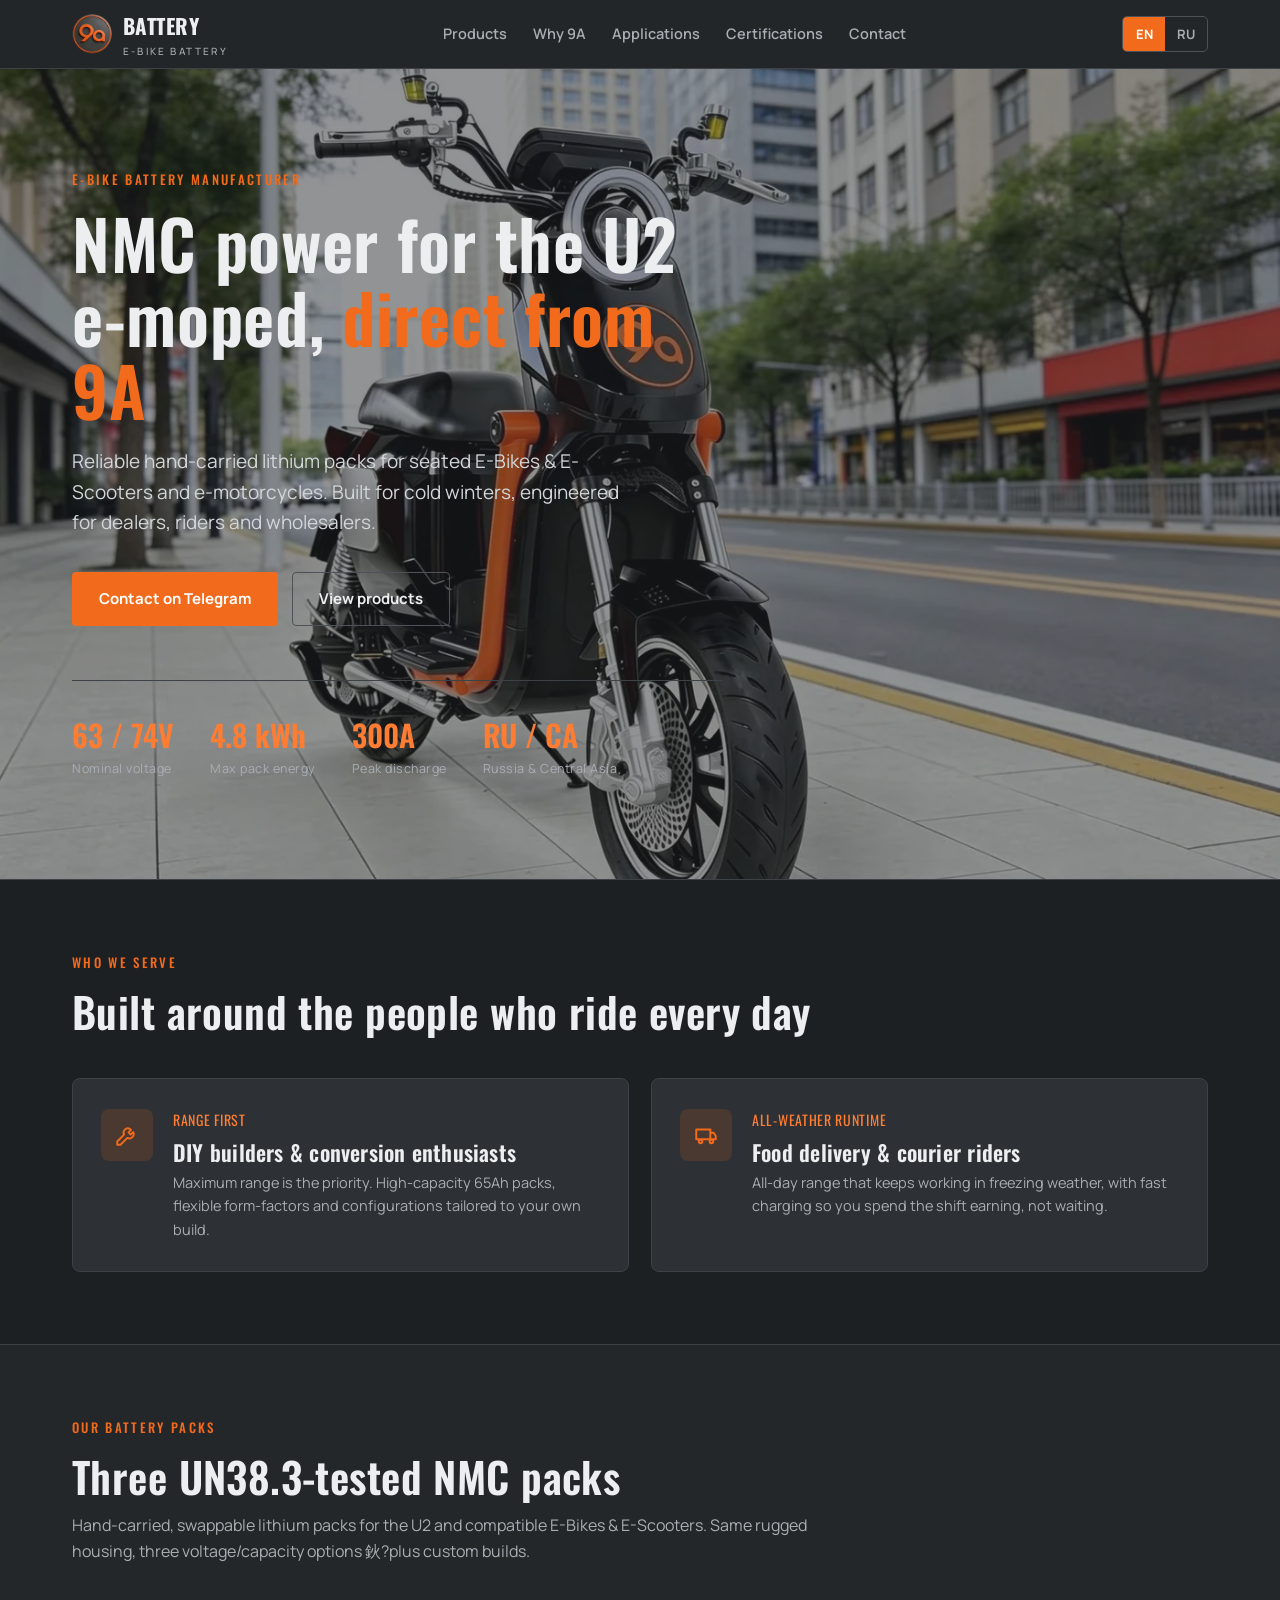
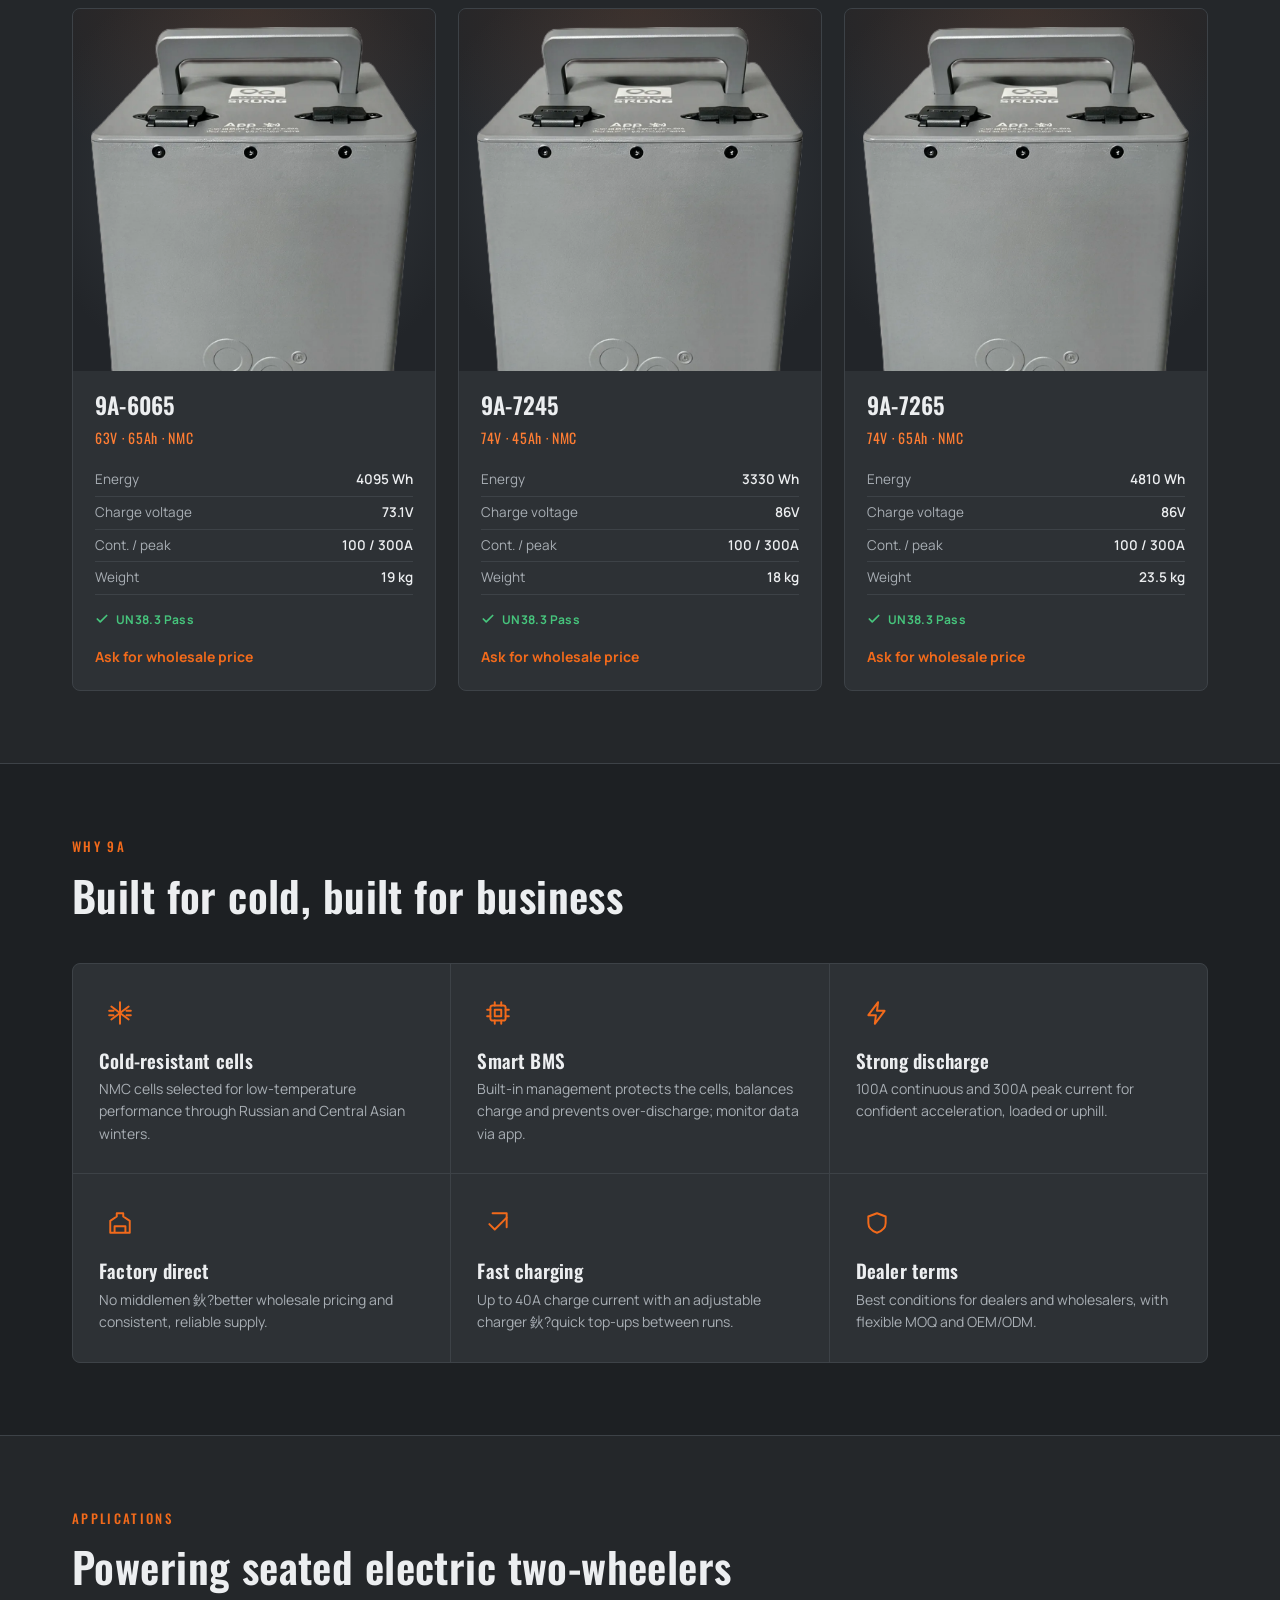
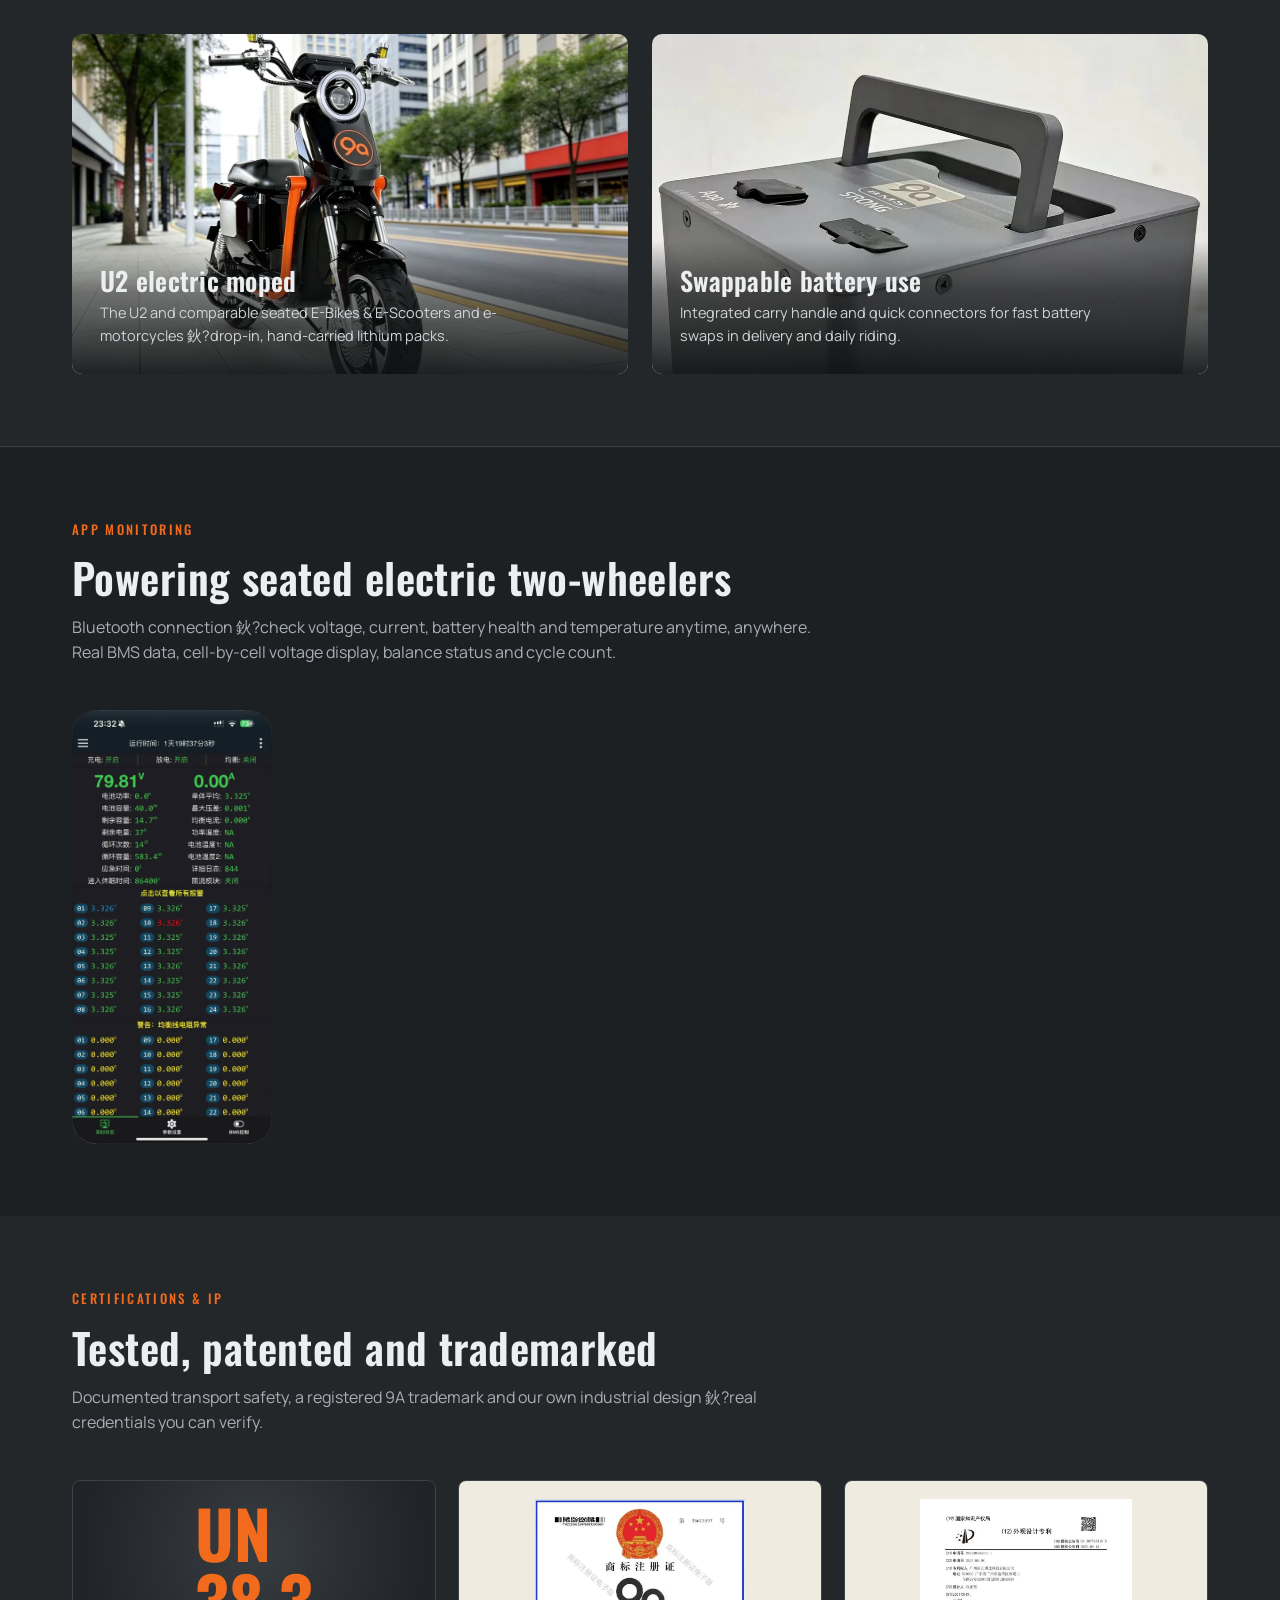
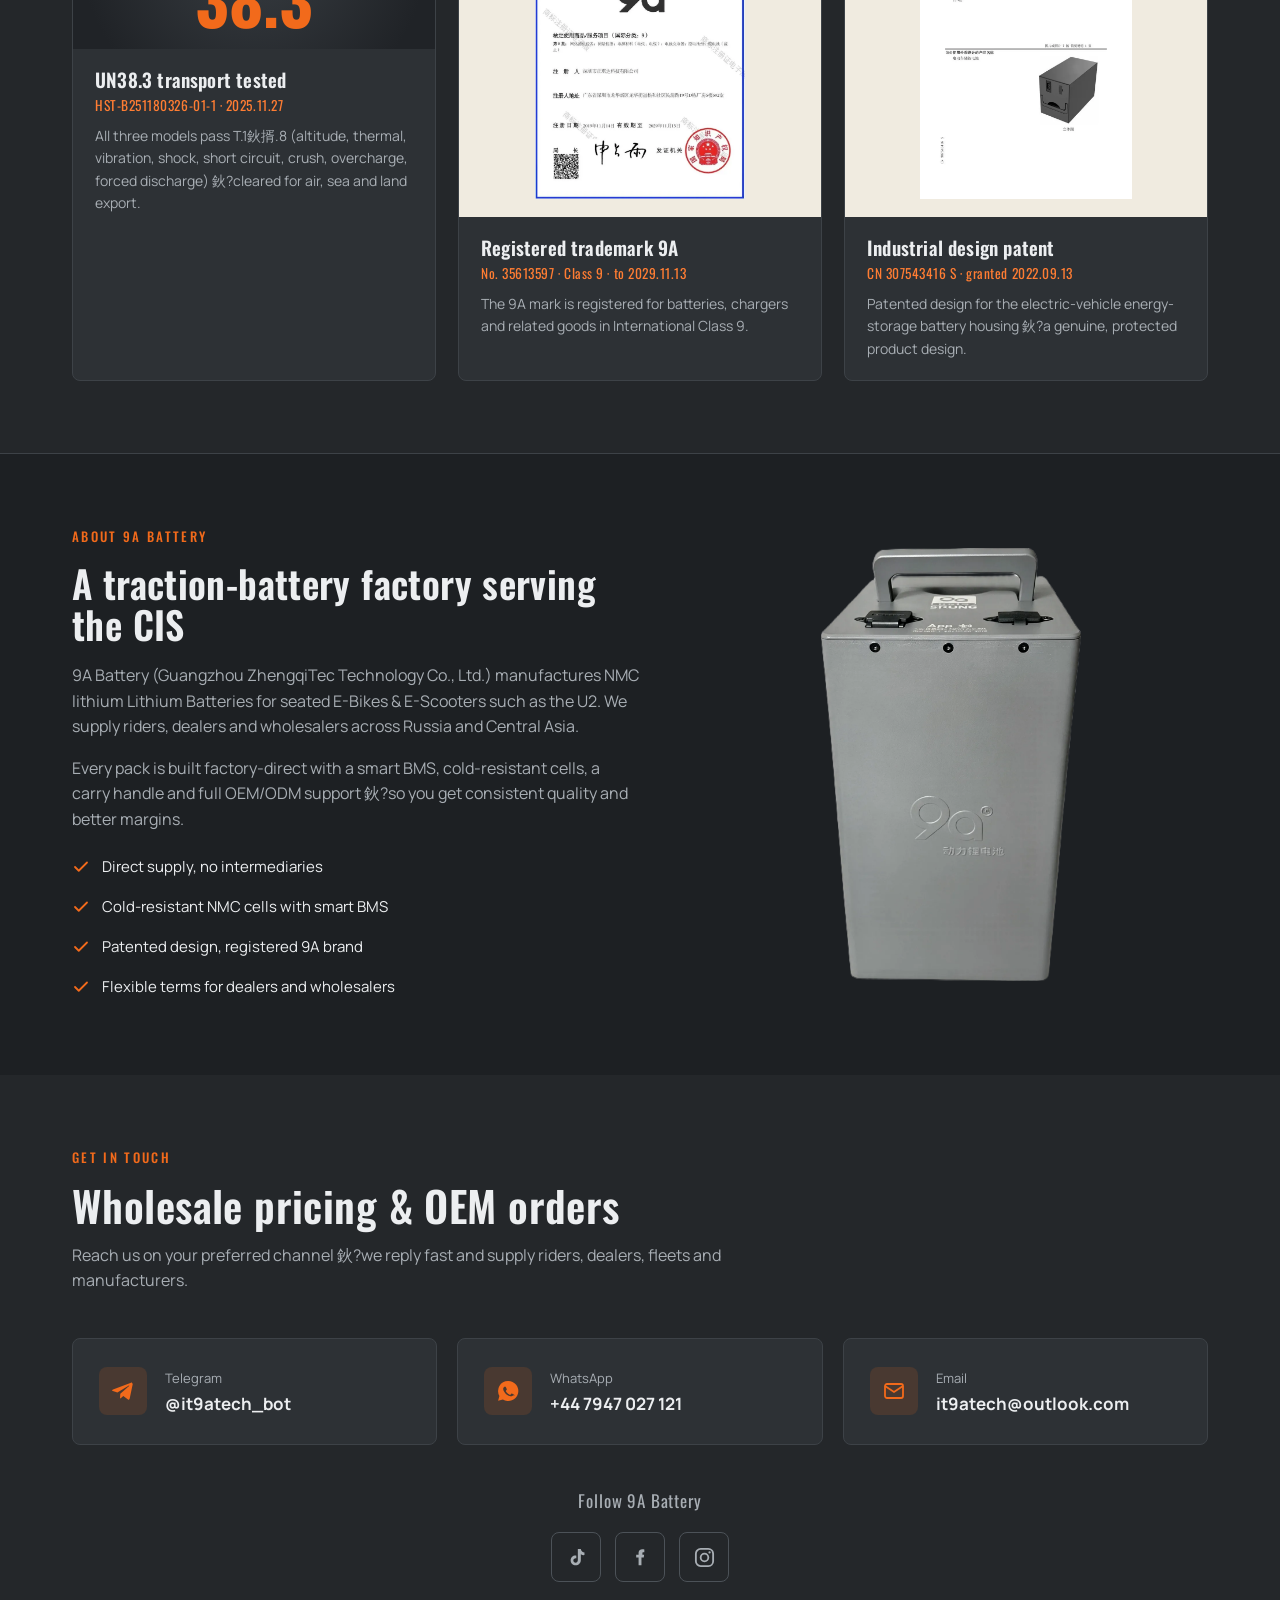
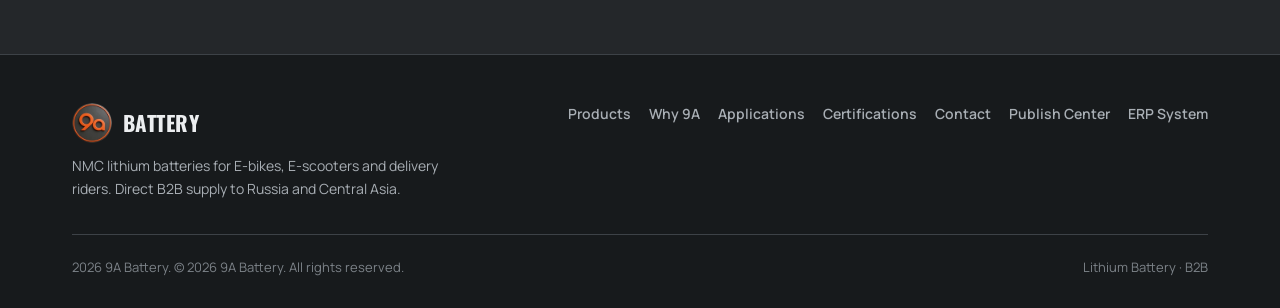
==== commit e6b1c6e0: "perf: 本地字体+WebP图片+预加载首图+og标签（保留 ERP/Publish 入口）" ====
--- a/index.html
+++ b/index.html
@@ -1,616 +1,625 @@
-<!DOCTYPE html>
-<html lang="en">
-<head>
-<meta charset="UTF-8">
-<meta name="viewport" content="width=device-width, initial-scale=1">
-<title>9A Battery | Lithium Batteries for E-Bikes, E-Scooters & Delivery Riders</title>
-<meta name="description" content="9A Battery is a direct manufacturer of lithium batteries for e-bikes, e-scooters, delivery riders and DIY projects. Active Balancing + BMS APP visualization. CE/UN38.3 certified. B2B wholesale for Russia & Central Asia.">
-<link rel="icon" type="image/png" href="assets/logo.png">
-<link rel="stylesheet" href="https://miaoda.feishu.cn/fonts/css2?family=Oswald:wght@400;500;600;700&family=Manrope:wght@300;400;500;600;700;800&display=swap">
-<style>
-:root{
-  --bg:#24272a; --bg2:#1d2023; --panel:#2d3135; --panel2:#353a3f;
-  --border:#3d4247; --border2:#4c5258;
-  --text:#eceef0; --muted:#a8aeb4; --faint:#7c8288;
-  --orange:#f26a1b; --orange2:#ff7d33; --orange-soft:rgba(242,106,27,.14);
-  --maxw:1180px;
-}
-*{box-sizing:border-box;margin:0;padding:0}
-html{scroll-behavior:smooth}
-body{font-family:'Manrope',system-ui,-apple-system,'Segoe UI',sans-serif;background:var(--bg);color:var(--text);line-height:1.6;-webkit-font-smoothing:antialiased;overflow-x:hidden}
-h1,h2,h3,.display{font-family:'Oswald','Arial Narrow',sans-serif;font-weight:600;line-height:1.08;letter-spacing:.01em}
-a{color:inherit;text-decoration:none}
-img{max-width:100%;display:block}
-.wrap{width:100%;max-width:var(--maxw);margin:0 auto;padding:0 22px}
-section{padding:72px 0}
-.eyebrow{font-family:'Oswald',sans-serif;font-weight:500;letter-spacing:.18em;text-transform:uppercase;font-size:13px;color:var(--orange);margin-bottom:16px}
-.sec-head{max-width:740px;margin-bottom:44px}
-.sec-head h2{font-size:clamp(28px,4vw,42px)}
-.sec-head p{color:var(--muted);margin-top:14px;font-size:16px}
-.btn{display:inline-flex;align-items:center;gap:10px;font-weight:700;font-size:15px;padding:14px 26px;border-radius:4px;cursor:pointer;border:1px solid transparent;transition:transform .15s,background .2s,border-color .2s;min-height:48px}
-.btn-primary{background:var(--orange);color:#fff}
-.btn-primary:hover{background:var(--orange2);transform:translateY(-2px)}
-.btn-ghost{background:transparent;border-color:var(--border2);color:var(--text)}
-.btn-ghost:hover{border-color:var(--orange);color:var(--orange2)}
-/* header */
-header.site{position:sticky;top:0;z-index:50;background:rgba(36,39,42,.9);backdrop-filter:blur(12px);border-bottom:1px solid var(--border)}
-.nav{display:flex;align-items:center;justify-content:space-between;height:68px}
-.brand{display:flex;align-items:center;gap:11px;font-family:'Oswald',sans-serif;font-weight:700;font-size:21px;letter-spacing:.02em}
-.brand .mark{width:40px;height:40px;border-radius:50%;object-fit:cover;display:block}
-.brand small{display:block;font-family:'Manrope',sans-serif;font-size:10px;font-weight:500;letter-spacing:.22em;color:var(--muted);text-transform:uppercase}
-.nav-links{display:none;align-items:center;gap:26px}
-.nav-links a{font-size:14.5px;font-weight:600;color:var(--muted);padding:6px 0}
-.nav-links a:hover{color:var(--text)}
-.nav-right{display:flex;align-items:center;gap:14px}
-.lang{display:flex;border:1px solid var(--border2);border-radius:5px;overflow:hidden}
-.lang button{background:transparent;color:var(--muted);border:0;padding:8px 12px;font-family:inherit;font-size:13px;font-weight:700;cursor:pointer;min-width:42px}
-.lang button.active{background:var(--orange);color:#fff}
-.burger{display:grid;place-items:center;width:44px;height:44px;background:transparent;border:1px solid var(--border2);border-radius:6px;cursor:pointer}
-.burger span{display:block;width:20px;height:2px;background:var(--text);position:relative}
-.burger span::before,.burger span::after{content:"";position:absolute;left:0;width:20px;height:2px;background:var(--text)}
-.burger span::before{top:-6px}.burger span::after{top:6px}
-.mobile-menu{display:none;border-bottom:1px solid var(--border);background:var(--bg2)}
-.mobile-menu.open{display:block}
-.mobile-menu a{display:block;padding:15px 22px;font-weight:600;color:var(--muted);border-top:1px solid var(--border)}
-/* hero */
-.hero{position:relative;padding:0;min-height:90vh;display:flex;align-items:center;overflow:hidden}
-.hero-bg{position:absolute;ins:0;z-index:0}
-.hero-bg img{width:100%;height:100%;object-fit:cover;object-position:center right;opacity:.5}
-.hero-bg::after{content:"";position:absolute;ins:0;background:linear-gradient(90deg,var(--bg) 26%,rgba(36,39,42,.78) 58%,rgba(36,39,42,.35)),linear-gradient(0deg,var(--bg),transparent 45%)}
-.hero .wrap{position:relative;z-index:2;padding-top:88px;padding-bottom:88px}
-.hero-inner{max-width:650px}
-.hero h1{font-size:clamp(38px,6.2vw,68px);margin:6px 0 20px}
-.hero h1 .accent{color:var(--orange)}
-.hero p.lead{font-size:clamp(16px,1.6vw,19px);color:#d2d6d9;max-width:560px;margin-bottom:34px}
-.hero-cta{display:flex;flex-wrap:wrap;gap:14px}
-.hero-stats{display:flex;flex-wrap:wrap;gap:36px;margin-top:54px;padding-top:30px;border-top:1px solid var(--border)}
-.hstat .num{font-family:'Oswald',sans-serif;font-size:30px;font-weight:600;color:var(--orange2)}
-.hstat .lab{font-size:12.5px;color:var(--muted);letter-spacing:.04em}
-/* who we serve */
-.serve{background:var(--bg2);border-top:1px solid var(--border);border-bottom:1px solid var(--border)}
-.serve-grid{display:grid;grid-template-columns:1fr;gap:22px}
-.serve-card{background:var(--panel);border:1px solid var(--border);border-radius:8px;padding:30px 28px;display:flex;gap:20px}
-.serve-card .ic{width:52px;height:52px;border-radius:8px;background:var(--orange-soft);color:var(--orange);display:grid;place-items:center;flex-shrink:0}
-.serve-card h3{font-size:22px;margin-bottom:7px}
-.serve-card .tag{font-family:'Oswald';color:var(--orange2);font-size:14px;letter-spacing:.05em;margin-bottom:9px}
-.serve-card p{color:var(--muted);font-size:14.5px}
-/* products */
-.grid-3{display:grid;grid-template-columns:1fr;gap:22px}
-.product{background:var(--panel);border:1px solid var(--border);border-radius:8px;overflow:hidden;display:flex;flex-direction:column;transition:border-color .2s,transform .2s}
-.product:hover{border-color:var(--border2);transform:translateY(-4px)}
-.product .ph{aspect-ratio:1/1;overflow:hidden;display:grid;place-items:center;
-  background:radial-gradient(120% 95% at 50% 0%,rgba(242,106,27,.10),transparent 55%),radial-gradient(circle at 50% 46%,#383d42,#222529 82%)}
-.product .ph img{width:100%;height:100%;object-fit:contain;padding:18px}
-.product .body{padding:22px;display:flex;flex-direction:column;gap:9px;flex:1}
-.product h3{font-size:23px}
-.product .specline{font-family:'Oswald';color:var(--orange2);font-size:14px;letter-spacing:.05em}
-.spec-tbl{width:100%;border-collapse:collapse;margin:6px 0;font-size:13.5px}
-.spec-tbl td{padding:5px 0;color:var(--muted);border-bottom:1px solid var(--border)}
-.spec-tbl td:last-child{text-align:right;color:var(--text);font-weight:600}
-.badge{display:inline-flex;align-items:center;gap:7px;font-size:12px;font-weight:700;color:#46c47c;letter-spacing:.03em}
-.product .go{font-weight:700;font-size:14px;color:var(--orange);margin-top:auto;padding-top:8px}
-/* advantages */
-.adv{background:var(--bg2);border-top:1px solid var(--border);border-bottom:1px solid var(--border)}
-.grid-adv{display:grid;grid-template-columns:1fr;gap:1px;background:var(--border);border:1px solid var(--border);border-radius:8px;overflow:hidden}
-.adv-cell{background:var(--panel);padding:28px 26px}
-.adv-cell .ic{width:42px;height:42px;display:grid;place-items:center;color:var(--orange);margin-bottom:16px}
-.adv-cell h3{font-size:19px;margin-bottom:8px}
-.adv-cell p{color:var(--muted);font-size:14px}
-/* applications */
-.app-grid{display:grid;grid-template-columns:1fr;gap:24px}
-.app-card{position:relative;border-radius:10px;overflow:hidden;min-height:340px;display:flex;align-items:flex-end}
-.app-card img{position:absolute;ins:0;width:100%;height:100%;object-fit:cover;transition:transform .5s}
-.app-card:hover img{transform:scale(1.05)}
-.app-card::after{content:"";position:absolute;ins:0;background:linear-gradient(0deg,rgba(15,17,19,.96) 16%,rgba(15,17,19,.62) 44%,rgba(15,17,19,.18) 68%,transparent)}
-.app-card .cap{position:relative;z-index:2;padding:26px 28px;width:100%;
-  background:linear-gradient(0deg,rgba(14,16,18,.92),rgba(14,16,18,.55) 62%,rgba(14,16,18,0))}
-.app-card h3{font-size:26px;margin-bottom:6px}
-.app-card p{color:#d0d4d7;font-size:14.5px;max-width:430px}
-/* stock */
-.stock{background:var(--bg2);border-top:1px solid var(--border)}
-.stock-grid{display:grid;grid-template-columns:1fr;gap:18px}
-.stock-grid figure{border-radius:8px;overflow:hidden;border:1px solid var(--border);
-  background:radial-gradient(circle at 50% 36%,#383d42,#212428 84%);padding:18px}
-.stock-grid img{width:100%;height:auto;object-fit:contain}
-/* certifications */
-.cert-grid{display:grid;grid-template-columns:1fr;gap:22px}
-.cert-card{background:var(--panel);border:1px solid var(--border);border-radius:8px;overflow:hidden;display:flex;flex-direction:column}
-.cert-card .ph{background:#f0ebe0;display:grid;place-items:center;padding:18px}
-.cert-card .ph img{max-height:300px;width:auto}
-.cert-card .body{padding:20px 22px}
-.cert-card h3{font-size:19px;margin-bottom:6px}
-.cert-card .no{font-family:'Oswald';color:var(--orange2);font-size:13.5px;letter-spacing:.04em;margin-bottom:8px}
-.cert-card p{color:var(--muted);font-size:14px}
-/* about */
-.about{background:var(--bg2);border-top:1px solid var(--border)}
-.about-grid{display:grid;grid-template-columns:1fr;gap:38px;align-items:center}
-.about-img{border-radius:10px;overflow:hidden;border:1px solid var(--border);
-  background:radial-gradient(circle at 50% 34%,#383d42,#212428 84%);padding:26px}
-.about-img img{width:100%;height:auto;object-fit:contain}
-.about-text h2{font-size:clamp(26px,3.4vw,38px);margin-bottom:18px}
-.about-text p{color:var(--muted);margin-bottom:16px}
-.about-list{list-style:none;margin-top:22px;display:grid;gap:12px}
-.about-list li{display:flex;gap:12px;align-items:flex-start;font-size:15px}
-.about-list .tick{color:var(--orange);flex-shrink:0;margin-top:3px}
-/* contact */
-.contact-grid{display:grid;grid-template-columns:1fr;gap:20px}
-.contact-card{background:var(--panel);border:1px solid var(--border);border-radius:8px;padding:26px;display:flex;gap:18px;align-items:center}
-.contact-card .ic{width:48px;height:48px;border-radius:8px;background:var(--orange-soft);color:var(--orange);display:grid;place-items:center;flex-shrink:0}
-.contact-card .k{font-size:13px;color:var(--muted)}
-.contact-card .v{font-weight:700;font-size:17px;word-break:break-all}
-.contact-card:hover{border-color:var(--border2)}
-/* social row */
-.social-row{margin-top:42px;text-align:center}
-.social-title{font-family:'Oswald';font-size:17px;color:var(--muted);margin-bottom:18px;letter-spacing:.05em}
-.social-icons{display:flex;justify-content:center;gap:14px;flex-wrap:wrap}
-.social-icons a{width:50px;height:50px;border-radius:8px;border:1px solid var(--border2);display:grid;place-items:center;color:var(--muted);transition:.2s}
-.social-icons a:hover{color:#fff;border-color:var(--orange);background:var(--orange);transform:translateY(-2px)}
-.social-icons svg{width:23px;height:23px}
-/* footer */
-footer.site{background:#171a1c;border-top:1px solid var(--border);padding:48px 0 30px}
-.foot-grid{display:flex;flex-direction:column;gap:24px;margin-bottom:34px}
-.foot-grid p{color:var(--muted);font-size:14px;max-width:390px;margin-top:12px}
-.foot-links{display:flex;flex-wrap:wrap;gap:18px}
-.foot-links a{color:var(--muted);font-size:14px;font-weight:600}
-.foot-links a:hover{color:var(--orange2)}
-.foot-bottom{border-top:1px solid var(--border);padding-top:22px;display:flex;flex-wrap:wrap;gap:10px;justify-content:space-between;color:var(--faint);font-size:13px}
-@media(min-width:760px){
-  .nav-links{display:flex}.burger{display:none}
-  .grid-3{grid-template-columns:repeat(3,1fr)}
-  .serve-grid{grid-template-columns:repeat(2,1fr)}
-  .grid-adv{grid-template-columns:repeat(2,1fr)}
-  .app-grid{grid-template-columns:repeat(2,1fr)}
-  .stock-grid{grid-template-columns:repeat(3,1fr)}
-  .cert-grid{grid-template-columns:repeat(3,1fr)}
-  .about-grid{grid-template-columns:1.05fr .95fr;gap:54px}
-  .contact-grid{grid-template-columns:repeat(3,1fr)}
-  .foot-grid{flex-direction:row;justify-content:space-between;align-items:flex-start}
-}
-@media(min-width:1000px){.grid-adv{grid-template-columns:repeat(3,1fr)}}
-</style>
-</head>
-<body>
-<!-- Header -->
-<header class="site">
-  <div class="wrap nav">
-    <a class="brand" href="#top"><img class="mark" src="assets/logo.png" alt="9A logo"><span>BATTERY<small data-i18n="brandSub">E-Bike Battery</small></span></a>
-    <nav class="nav-links">
-      <a href="#products" data-i18n="navProducts">Products</a>
-      <a href="#advantages" data-i18n="navAdv">Why 9A</a>
-      <a href="#applications" data-i18n="navApp">Applications</a>
-      <a href="#certifications" data-i18n="navCert">Certifications</a>
-      <a href="#contact" data-i18n="navContact">Contact</a>
-    </nav>
-    <div class="nav-right">
-      <div class="lang" role="group" aria-label="Language">
-        <button id="btnEn" class="active" onclick="setLang('en')">EN</button>
-        <button id="btnRu" onclick="setLang('ru')">RU</button>
-      </div>
-      <button class="burger" aria-label="Menu" onclick="toggleMenu()"><span></span></button>
-    </div>
-  </div>
-  <nav class="mobile-menu" id="mobileMenu">
-    <a href="#products" onclick="toggleMenu()" data-i18n="navProducts">Products</a>
-    <a href="#advantages" onclick="toggleMenu()" data-i18n="navAdv">Why 9A</a>
-    <a href="#applications" onclick="toggleMenu()" data-i18n="navApp">Applications</a>
-    <a href="#certifications" onclick="toggleMenu()" data-i18n="navCert">Certifications</a>
-    <a href="#contact" onclick="toggleMenu()" data-i18n="navContact">Contact</a>
-  </nav>
-</header>
-
-<!-- Hero -->
-<section class="hero" id="top">
-  <div class="hero-bg"><img src="assets/hero.jpg" alt="9A Battery pack on a U2 electric moped"></div>
-  <div class="wrap">
-    <div class="hero-inner">
-      <div class="eyebrow" data-i18n="heroKicker">E-Bike Battery Manufacturer</div>
-      <h1 data-i18n="heroTitle">NMC power for the U2 e-moped, <span class="accent">direct from 9A</span></h1>
-      <p class="lead" data-i18n="heroLead">Reliable hand-carried lithium packs for seated E-Bikes & E-Scooters and e-motorcycles. Built for cold winters, engineered for dealers, riders and wholesalers.</p>
-      <div class="hero-cta">
-        <a class="btn btn-primary" href="https://t.me/it9atech_bot" target="_blank" rel="noopener" data-i18n="heroCta1">Contact on Telegram</a>
-        <a class="btn btn-ghost" href="#products" data-i18n="heroCta2">View products</a>
-      </div>
-      <div class="hero-stats">
-        <div class="hstat"><div class="num">63 / 74V</div><div class="lab" data-i18n="stat1">Nominal voltage</div></div>
-        <div class="hstat"><div class="num">4.8 kWh</div><div class="lab" data-i18n="stat2">Max pack energy</div></div>
-        <div class="hstat"><div class="num">300A</div><div class="lab" data-i18n="stat3">Peak discharge</div></div>
-        <div class="hstat"><div class="num">RU / CA</div><div class="lab" data-i18n="stat4">Russia &amp; Central Asia</div></div>
-      </div>
-    </div>
-  </div>
-</section>
-
-<!-- Who we serve -->
-<section class="serve" id="serve">
-  <div class="wrap">
-    <div class="sec-head">
-      <div class="eyebrow" data-i18n="serveKicker">Who We Serve</div>
-      <h2 data-i18n="serveTitle">Built around the people who ride every day</h2>
-    </div>
-    <div class="serve-grid">
-      <div class="serve-card">
-        <span class="ic"><svg width="26" height="26" viewBox="0 0 24 24" fill="none" stroke="currentColor" stroke-width="1.8" stroke-linecap="round" stroke-linejoin="round"><path d="M14.7 6.3a4 4 0 0 0-5.4 5.4L3 18v3h3l6.3-6.3a4 4 0 0 0 5.4-5.4l-2.3 2.3-2-2 2.3-2.3z"/></svg></span>
-        <div>
-          <div class="tag" data-i18n="s1Tag">RANGE FIRST</div>
-          <h3 data-i18n="s1Name">DIY builders &amp; conversion enthusiasts</h3>
-          <p data-i18n="s1Desc">Maximum range is the priority. High-capacity 65Ah packs, flexible form-factors and configurations tailored to your own build.</p>
-        </div>
-      </div>
-      <div class="serve-card">
-        <span class="ic"><svg width="26" height="26" viewBox="0 0 24 24" fill="none" stroke="currentColor" stroke-width="1.8" stroke-linecap="round" stroke-linejoin="round"><path d="M3 7h13v9H3zM16 10h3l2 3v3h-5"/><circle cx="7" cy="18" r="1.6"/><circle cx="17" cy="18" r="1.6"/></svg></span>
-        <div>
-          <div class="tag" data-i18n="s2Tag">ALL-WEATHER RUNTIME</div>
-          <h3 data-i18n="s2Name">Food delivery &amp; courier riders</h3>
-          <p data-i18n="s2Desc">All-day range that keeps working in freezing weather, with fast charging so you spend the shift earning, not waiting.</p>
-        </div>
-      </div>
-    </div>
-  </div>
-</section>
-
-<!-- Products -->
-<section id="products">
-  <div class="wrap">
-    <div class="sec-head">
-      <div class="eyebrow" data-i18n="prodKicker">Our Battery Packs</div>
-      <h2 data-i18n="prodTitle">Three UN38.3-tested NMC packs</h2>
-      <p data-i18n="prodSub">Hand-carried, swappable lithium packs for the U2 and compatible E-Bikes & E-Scooters. Same rugged housing, three voltage/capacity options 鈥?plus custom builds.</p>
-    </div>
-    <div class="grid-3">
-      <article class="product">
-        <div class="ph"><img src="https://media.doubao.com/space/api/box/stream/download/all_by_mount_point/GRVwbOKlsoI80ExTFTjcKvb8nSb" alt="9A-6065 NMC battery pack"></div>
-        <div class="body">
-          <h3>9A-6065</h3>
-          <div class="specline">63V · 65Ah · NMC</div>
-          <table class="spec-tbl">
-            <tr><td data-i18n="tEnergy">Energy</td><td>4095 Wh</td></tr>
-            <tr><td data-i18n="tCharge">Charge voltage</td><td>73.1V</td></tr>
-            <tr><td data-i18n="tDischarge">Cont. / peak</td><td>100 / 300A</td></tr>
-            <tr><td data-i18n="tWeight">Weight</td><td>19 kg</td></tr>
-          </table>
-          <span class="badge"><svg width="14" height="14" viewBox="0 0 24 24" fill="none" stroke="currentColor" stroke-width="3" stroke-linecap="round" stroke-linejoin="round"><path d="M20 6 9 17l-5-5"/></svg>UN38.3 Pass</span>
-          <span class="go" data-i18n="askPrice">Ask for wholesale price</span>
-        </div>
-      </article>
-      <article class="product">
-        <div class="ph"><img src="https://media.doubao.com/space/api/box/stream/download/all_by_mount_point/GRVwbOKlsoI80ExTFTjcKvb8nSb" alt="9A-7245 NMC battery pack"></div>
-        <div class="body">
-          <h3>9A-7245</h3>
-          <div class="specline">74V · 45Ah · NMC</div>
-          <table class="spec-tbl">
-            <tr><td data-i18n="tEnergy">Energy</td><td>3330 Wh</td></tr>
-            <tr><td data-i18n="tCharge">Charge voltage</td><td>86V</td></tr>
-            <tr><td data-i18n="tDischarge">Cont. / peak</td><td>100 / 300A</td></tr>
-            <tr><td data-i18n="tWeight">Weight</td><td>18 kg</td></tr>
-          </table>
-          <span class="badge"><svg width="14" height="14" viewBox="0 0 24 24" fill="none" stroke="currentColor" stroke-width="3" stroke-linecap="round" stroke-linejoin="round"><path d="M20 6 9 17l-5-5"/></svg>UN38.3 Pass</span>
-          <span class="go" data-i18n="askPrice">Ask for wholesale price</span>
-        </div>
-      </article>
-      <article class="product">
-        <div class="ph"><img src="https://media.doubao.com/space/api/box/stream/download/all_by_mount_point/GRVwbOKlsoI80ExTFTjcKvb8nSb" alt="9A-7265 NMC battery pack"></div>
-        <div class="body">
-          <h3>9A-7265</h3>
-          <div class="specline">74V · 65Ah · NMC</div>
-          <table class="spec-tbl">
-            <tr><td data-i18n="tEnergy">Energy</td><td>4810 Wh</td></tr>
-            <tr><td data-i18n="tCharge">Charge voltage</td><td>86V</td></tr>
-            <tr><td data-i18n="tDischarge">Cont. / peak</td><td>100 / 300A</td></tr>
-            <tr><td data-i18n="tWeight">Weight</td><td>23.5 kg</td></tr>
-          </table>
-          <span class="badge"><svg width="14" height="14" viewBox="0 0 24 24" fill="none" stroke="currentColor" stroke-width="3" stroke-linecap="round" stroke-linejoin="round"><path d="M20 6 9 17l-5-5"/></svg>UN38.3 Pass</span>
-          <span class="go" data-i18n="askPrice">Ask for wholesale price</span>
-        </div>
-      </article>
-    </div>
-  </div>
-</section>
-
-<!-- Advantages -->
-<section class="adv" id="advantages">
-  <div class="wrap">
-    <div class="sec-head">
-      <div class="eyebrow" data-i18n="advKicker">Why 9A</div>
-      <h2 data-i18n="advTitle">Built for cold, built for business</h2>
-    </div>
-    <div class="grid-adv">
-      <div class="adv-cell">
-        <div class="ic"><svg width="26" height="26" viewBox="0 0 24 24" fill="none" stroke="currentColor" stroke-width="1.8" stroke-linecap="round" stroke-linejoin="round"><path d="M12 2v20M4 6l16 12M4 18l16-12M2 10h4M18 10h4M2 14h4M18 14h4"/></svg></div>
-        <h3 data-i18n="a1Name">Cold-resistant cells</h3>
-        <p data-i18n="a1Desc">NMC cells selected for low-temperature performance through Russian and Central Asian winters.</p>
-      </div>
-      <div class="adv-cell">
-        <div class="ic"><svg width="26" height="26" viewBox="0 0 24 24" fill="none" stroke="currentColor" stroke-width="1.8" stroke-linecap="round" stroke-linejoin="round"><rect x="5" y="5" width="14" height="14" rx="2"/><path d="M9 9h6v6H9zM9 2v3M15 2v3M9 19v3M15 19v3M2 9h3M2 15h3M19 9h3M19 15h3"/></svg></div>
-        <h3 data-i18n="a2Name">Smart BMS</h3>
-        <p data-i18n="a2Desc">Built-in management protects the cells, balances charge and prevents over-discharge; monitor data via app.</p>
-      </div>
-      <div class="adv-cell">
-        <div class="ic"><svg width="26" height="26" viewBox="0 0 24 24" fill="none" stroke="currentColor" stroke-width="1.8" stroke-linecap="round" stroke-linejoin="round"><path d="M13 2 4 14h7l-1 8 9-12h-7l1-8z"/></svg></div>
-        <h3 data-i18n="a3Name">Strong discharge</h3>
-        <p data-i18n="a3Desc">100A continuous and 300A peak current for confident acceleration, loaded or uphill.</p>
-      </div>
-      <div class="adv-cell">
-        <div class="ic"><svg width="26" height="26" viewBox="0 0 24 24" fill="none" stroke="currentColor" stroke-width="1.8" stroke-linecap="round" stroke-linejoin="round"><path d="M3 21V10l6-4v-3h6v3l6 4v11zM7 21v-6h10v6"/></svg></div>
-        <h3 data-i18n="a4Name">Factory direct</h3>
-        <p data-i18n="a4Desc">No middlemen 鈥?better wholesale pricing and consistent, reliable supply.</p>
-      </div>
-      <div class="adv-cell">
-        <div class="ic"><svg width="26" height="26" viewBox="0 0 24 24" fill="none" stroke="currentColor" stroke-width="1.8" stroke-linecap="round" stroke-linejoin="round"><path d="M20 7 9 18l-5-5"/><path d="M7 3h13v13"/></svg></div>
-        <h3 data-i18n="a5Name">Fast charging</h3>
-        <p data-i18n="a5Desc">Up to 40A charge current with an adjustable charger 鈥?quick top-ups between runs.</p>
-      </div>
-      <div class="adv-cell">
-        <div class="ic"><svg width="26" height="26" viewBox="0 0 24 24" fill="none" stroke="currentColor" stroke-width="1.8" stroke-linecap="round" stroke-linejoin="round"><path d="M12 3 4 6v6c0 5 3.5 7.5 8 9 4.5-1.5 8-4 8-9V6l-8-3z"/></svg></div>
-        <h3 data-i18n="a6Name">Dealer terms</h3>
-        <p data-i18n="a6Desc">Best conditions for dealers and wholesalers, with flexible minimum order quantities and OEM/ODM.</p>
-      </div>
-    </div>
-  </div>
-</section>
-
-<!-- Applications -->
-<section id="applications">
-  <div class="wrap">
-    <div class="sec-head">
-      <div class="eyebrow" data-i18n="appKicker">Applications</div>
-      <h2 data-i18n="appTitle">Powering seated electric two-wheelers</h2>
-    </div>
-    <div class="app-grid">
-      <div class="app-card">
-        <img src="assets/hero.jpg" alt="U2 electric moped">
-        <div class="cap">
-          <h3 data-i18n="app1Name">U2 electric moped</h3>
-          <p data-i18n="app1Desc">The U2 and comparable seated E-Bikes & E-Scooters and e-motorcycles 鈥?drop-in, hand-carried lithium packs.</p>
-        </div>
-      </div>
-      <div class="app-card">
-        <img src="assets/detail.jpg" alt="Swappable battery top and handle">
-        <div class="cap">
-          <h3 data-i18n="app2Name">Swappable battery use</h3>
-          <p data-i18n="app2Desc">Integrated carry handle and quick connectors for fast battery swaps in delivery and daily riding.</p>
-        </div>
-      </div>
-    </div>
-  </div>
-</section>
-
-<!-- APP Monitoring -->
-<section class="stock" id="app-monitor">
-  <div class="wrap">
-    <div class="sec-head">
-      <div class="eyebrow">APP Monitoring</div>
-      <h2 data-i18n="appTitle">Real-time monitoring via mobile app</h2>
-      <p data-i18n="appSub">Bluetooth connection 鈥?check voltage, current, battery health and temperature anytime, anywhere. Real BMS data, cell-by-cell voltage display, balance status and cycle count.</p>
-    </div>
-    <div style="text-align:center">
-      <img src="https://media.doubao.com/space/api/box/stream/download/all_by_mount_point/D9clbpEB5oDpwOxMMuvcHPN7n0e" alt="9A Battery APP monitoring interface" style="max-width:200px;width:100%">
-    </div>
-  </div>
-</section>
-
-<!-- Certifications -->
-<section id="certifications">
-  <div class="wrap">
-    <div class="sec-head">
-      <div class="eyebrow" data-i18n="certKicker">Certifications &amp; IP</div>
-      <h2 data-i18n="certTitle">Tested, patented and trademarked</h2>
-      <p data-i18n="certSub">Documented transport safety, a registered 9A trademark and our own industrial design 鈥?real credentials you can verify.</p>
-    </div>
-    <div class="cert-grid">
-      <div class="cert-card">
-        <div class="ph" style="background:radial-gradient(circle at 50% 40%,#383d42,#202327 84%)"><span style="font-family:Oswald;font-size:66px;color:#f26a1b;font-weight:700;line-height:1">UN<br>38.3</span></div>
-        <div class="body">
-          <h3 data-i18n="c1Name">UN38.3 transport tested</h3>
-          <div class="no">HST-B251180326-01-1 · 2025.11.27</div>
-          <p data-i18n="c1Desc">All three models pass T.1鈥揟.8 (altitude, thermal, vibration, shock, short circuit, crush, overcharge, forced discharge) 鈥?cleared for air, sea and land export.</p>
-        </div>
-      </div>
-      <div class="cert-card">
-        <div class="ph"><img src="assets/cert-trademark.jpg" alt="9A trademark registration certificate"></div>
-        <div class="body">
-          <h3 data-i18n="c2Name">Registered trademark 9A</h3>
-          <div class="no">No. 35613597 · Class 9 · to 2029.11.13</div>
-          <p data-i18n="c2Desc">The 9A mark is registered for batteries, chargers and related goods in International Class 9.</p>
-        </div>
-      </div>
-      <div class="cert-card">
-        <div class="ph"><img src="assets/cert-patent.jpg" alt="Industrial design patent certificate"></div>
-        <div class="body">
-          <h3 data-i18n="c3Name">Industrial design patent</h3>
-          <div class="no">CN 307543416 S · granted 2022.09.13</div>
-          <p data-i18n="c3Desc">Patented design for the electric-vehicle energy-storage battery housing 鈥?a genuine, protected product design.</p>
-        </div>
-      </div>
-    </div>
-  </div>
-</section>
-
-<!-- About -->
-<section class="about" id="about">
-  <div class="wrap">
-    <div class="about-grid">
-      <div class="about-text">
-        <div class="eyebrow" data-i18n="aboutKicker">About 9A Battery</div>
-        <h2 data-i18n="aboutTitle">A traction-battery factory serving the CIS</h2>
-        <p data-i18n="aboutP1">9A Battery (Guangzhou ZhengqiTec Technology Co., Ltd.) manufactures NMC lithium Lithium Batteries for seated E-Bikes & E-Scooters such as the U2. We supply riders, dealers and wholesalers across Russia and Central Asia.</p>
-        <p data-i18n="aboutP2">Every pack is built factory-direct with a smart BMS, cold-resistant cells, a carry handle and full OEM/ODM support 鈥?so you get consistent quality and better margins.</p>
-        <ul class="about-list">
-          <li><span class="tick"><svg width="18" height="18" viewBox="0 0 24 24" fill="none" stroke="currentColor" stroke-width="2.4" stroke-linecap="round" stroke-linejoin="round"><path d="M20 6 9 17l-5-5"/></svg></span><span data-i18n="aboutL1">Direct supply, no intermediaries</span></li>
-          <li><span class="tick"><svg width="18" height="18" viewBox="0 0 24 24" fill="none" stroke="currentColor" stroke-width="2.4" stroke-linecap="round" stroke-linejoin="round"><path d="M20 6 9 17l-5-5"/></svg></span><span data-i18n="aboutL2">Cold-resistant NMC cells with smart BMS</span></li>
-          <li><span class="tick"><svg width="18" height="18" viewBox="0 0 24 24" fill="none" stroke="currentColor" stroke-width="2.4" stroke-linecap="round" stroke-linejoin="round"><path d="M20 6 9 17l-5-5"/></svg></span><span data-i18n="aboutL3">Patented design, registered 9A brand</span></li>
-          <li><span class="tick"><svg width="18" height="18" viewBox="0 0 24 24" fill="none" stroke="currentColor" stroke-width="2.4" stroke-linecap="round" stroke-linejoin="round"><path d="M20 6 9 17l-5-5"/></svg></span><span data-i18n="aboutL4">Flexible terms for dealers and wholesalers</span></li>
-        </ul>
-      </div>
-      <div style="max-width:260px;margin:0 auto"><img src="https://media.doubao.com/space/api/box/stream/download/all_by_mount_point/GRVwbOKlsoI80ExTFTjcKvb8nSb" alt="9A Battery NMC pack" style="width:100%;height:auto"></div>
-    </div>
-  </div>
-</section>
-
-<!-- Contact -->
-<section id="contact">
-  <div class="wrap">
-    <div class="sec-head">
-      <div class="eyebrow" data-i18n="contactKicker">Get in touch</div>
-      <h2 data-i18n="contactTitle">Wholesale pricing &amp; OEM orders</h2>
-      <p data-i18n="contactSub">Reach us on your preferred channel 鈥?we reply fast and supply riders, dealers, fleets and manufacturers.</p>
-    </div>
-    <div class="contact-grid">
-      <a class="contact-card" href="https://t.me/it9atech_bot" target="_blank" rel="noopener">
-        <span class="ic"><svg width="24" height="24" viewBox="0 0 24 24" fill="currentColor"><path d="M21.9 4.3 18.7 19.6c-.2 1-.8 1.3-1.7.8l-4.7-3.5-2.3 2.2c-.3.3-.5.5-1 .5l.3-4.8 8.8-7.9c.4-.3-.1-.5-.6-.2L6.4 13.5l-4.6-1.4c-1-.3-1-1 .2-1.5l18-6.9c.8-.3 1.5.2 1.2 1.4z"/></svg></span>
-        <span><span class="k" data-i18n="cTelegram">Telegram</span><br><span class="v">@it9atech_bot</span></span>
-      </a>
-      <a class="contact-card" href="https://wa.me/447947027121" target="_blank" rel="noopener">
-        <span class="ic"><svg width="24" height="24" viewBox="0 0 24 24" fill="currentColor"><path d="M12 2a10 10 0 0 0-8.6 15l-1.3 4.7 4.8-1.3A10 10 0 1 0 12 2zm5.4 14.1c-.2.6-1.2 1.2-1.7 1.2-.4.1-1 .2-3.1-.6-2.6-1.1-4.3-3.8-4.4-4-.1-.2-1-1.4-1-2.6s.6-1.8.9-2.1c.2-.3.5-.3.7-.3h.5c.2 0 .4 0 .6.5l.8 1.9c.1.2.1.4 0 .6l-.4.6-.4.4c-.1.1-.3.3-.1.5.2.3.8 1.3 1.7 2.1 1.2 1 2.1 1.4 2.4 1.5.3.1.5.1.6-.1l.8-1c.2-.3.4-.2.6-.1l1.8.9c.3.1.4.2.5.3.1.2.1.7-.1 1.2z"/></svg></span>
-        <span><span class="k" data-i18n="cWhatsapp">WhatsApp</span><br><span class="v">+44 7947 027 121</span></span>
-      </a>
-      <a class="contact-card" href="mailto:it9atech@outlook.com">
-        <span class="ic"><svg width="24" height="24" viewBox="0 0 24 24" fill="none" stroke="currentColor" stroke-width="1.8"><rect x="3" y="5" width="18" height="14" rx="2"/><path d="m3 7 9 6 9-6"/></svg></span>
-        <span><span class="k" data-i18n="cEmail">Email</span><br><span class="v">it9atech@outlook.com</span></span>
-      </a>
-    </div>
-    <div class="social-row">
-      <p class="social-title" data-i18n="followUs">Follow 9A Battery</p>
-      <div class="social-icons">
-        <a href="https://www.tiktok.com/@china9a919" target="_blank" rel="noopener" aria-label="TikTok"><svg viewBox="0 0 24 24" fill="currentColor"><path d="M16.5 3c.4 2.2 1.7 3.6 3.8 3.8v2.7c-1.3.2-2.6-.2-3.8-.9v5.9c0 3.3-2.3 5.6-5.4 5.6-2.9 0-5.2-2.3-5.2-5.1 0-3 2.4-5.3 5.5-5 .1 0 .3 0 .4.1v2.8c-.2-.1-.4-.1-.6-.1-1.4 0-2.5 1-2.5 2.3 0 1.3 1 2.3 2.3 2.3 1.4 0 2.4-1 2.4-2.7V3h2.5z"/></svg></a>
-        <a href="https://www.facebook.com/1362777350249851" target="_blank" rel="noopener" aria-label="Facebook"><svg viewBox="0 0 24 24" fill="currentColor"><path d="M14 9V7.5c0-.6.2-1 1.1-1H16V3.7c-.5-.1-1.4-.2-2.2-.2-2.3 0-3.8 1.4-3.8 3.9V9H7.5v3H10v8h3v-8h2.4l.4-3H14z"/></svg></a>
-        <a href="https://www.instagram.com/it9atec" target="_blank" rel="noopener" aria-label="Instagram"><svg viewBox="0 0 24 24" fill="none" stroke="currentColor" stroke-width="1.9"><rect x="3" y="3" width="18" height="18" rx="5"/><circle cx="12" cy="12" r="4"/><circle cx="17.3" cy="6.7" r="1.2" fill="currentColor" stroke="none"/></svg></a>
-      </div>
-    </div>
-  </div>
-</section>
-
-<!-- Footer -->
-<footer class="site">
-  <div class="wrap">
-    <div class="foot-grid">
-      <div>
-        <a class="brand" href="#top"><img class="mark" src="assets/logo.png" alt="9A logo"><span>BATTERY</span></a>
-        <p data-i18n="footAbout">NMC lithium Lithium Batteries for the U2 and E-Bikes & E-Scooters. Factory-direct B2B supply for Russia &amp; Central Asia.</p>
-      </div>
-      <div class="foot-links">
-        <a href="#products" data-i18n="navProducts">Products</a>
-        <a href="#advantages" data-i18n="navAdv">Why 9A</a>
-        <a href="#applications" data-i18n="navApp">Applications</a>
-        <a href="#certifications" data-i18n="navCert">Certifications</a>
-        <a href="#contact" data-i18n="navContact">Contact</a>
-        <a href="publish.html" data-i18n="footerPub">Publish Center</a>
-        <a href="erp/" data-i18n="footerErp">ERP System</a>
-      </div>
-    </div>
-    <div class="foot-bottom">
-      <span> 2026 9A Battery. <span data-i18n="allRights">All rights reserved.</span></span>
-      <span data-i18n="footTag">E-Bike Battery · B2B</span>
-    </div>
-  </div>
-</footer>
-<script>
-const I18N = {
-en:{
-brandSub:"E-Bike Battery",
-navProducts:"Products",navAdv:"Why 9A",navApp:"Applications",navCert:"Certifications",navContact:"Contact",
-heroKicker:"E-Bike Battery Manufacturer",
-heroTitle:'NMC power for the U2 e-moped, <span class="accent">direct from 9A</span>',
-heroLead:"Reliable hand-carried lithium packs for seated E-Bikes & E-Scooters and e-motorcycles. Built for cold winters, engineered for dealers, riders and wholesalers.",
-heroCta1:"Contact on Telegram",heroCta2:"View products",heroCta3:"Publish Center",footerPub:"Publish Center",footerErp:"ERP System",
-stat1:"Nominal voltage",stat2:"Max pack energy",stat3:"Peak discharge",stat4:"Russia & Central Asia",
-serveKicker:"Who We Serve",serveTitle:"Built around the people who ride every day",
-s1Tag:"RANGE FIRST",s1Name:"DIY builders & conversion enthusiasts",
-s1Desc:"Maximum range is the priority. High-capacity 65Ah packs, flexible form-factors and configurations tailored to your own build.",
-s2Tag:"ALL-WEATHER RUNTIME",s2Name:"Food delivery & courier riders",
-s2Desc:"All-day range that keeps working in freezing weather, with fast charging so you spend the shift earning, not waiting.",
-prodKicker:"Our Battery Packs",prodTitle:"Three UN38.3-tested NMC packs",
-prodSub:"Hand-carried, swappable lithium packs for the U2 and compatible E-Bikes & E-Scooters. Same rugged housing, three voltage/capacity options 鈥?plus custom builds.",
-tEnergy:"Energy",tCharge:"Charge voltage",tDischarge:"Cont. / peak",tWeight:"Weight",
-askPrice:"Ask for wholesale price",
-advKicker:"Why 9A",advTitle:"Built for cold, built for business",
-a1Name:"Cold-resistant cells",a1Desc:"NMC cells selected for low-temperature performance through Russian and Central Asian winters.",
-a2Name:"Smart BMS",a2Desc:"Built-in management protects the cells, balances charge and prevents over-discharge; monitor data via app.",
-a3Name:"Strong discharge",a3Desc:"100A continuous and 300A peak current for confident acceleration, loaded or uphill.",
-a4Name:"Factory direct",a4Desc:"No middlemen 鈥?better wholesale pricing and consistent, reliable supply.",
-a5Name:"Fast charging",a5Desc:"Up to 40A charge current with an adjustable charger 鈥?quick top-ups between runs.",
-a6Name:"Dealer terms",a6Desc:"Best conditions for dealers and wholesalers, with flexible MOQ and OEM/ODM.",
-appKicker:"Applications",appTitle:"Powering seated electric two-wheelers",
-app1Name:"U2 electric moped",app1Desc:"The U2 and comparable seated E-Bikes & E-Scooters and e-motorcycles 鈥?drop-in, hand-carried lithium packs.",
-app2Name:"Swappable battery use",app2Desc:"Integrated carry handle and quick connectors for fast battery swaps in delivery and daily riding.",
-stockKicker:"Ready Stock",stockTitle:"In stock and ready to ship",
-stockSub:"Real warehouse photos of finished packs 鈥?consistent supply for dealers and fleets.",
-certKicker:"Certifications & IP",certTitle:"Tested, patented and trademarked",
-certSub:"Documented transport safety, a registered 9A trademark and our own industrial design 鈥?real credentials you can verify.",
-c1Name:"UN38.3 transport tested",c1Desc:"All three models pass T.1鈥揟.8 (altitude, thermal, vibration, shock, short circuit, crush, overcharge, forced discharge) 鈥?cleared for air, sea and land export.",
-c2Name:"Registered trademark 9A",c2Desc:"The 9A mark is registered for batteries, chargers and related goods in International Class 9.",
-c3Name:"Industrial design patent",c3Desc:"Patented design for the electric-vehicle energy-storage battery housing 鈥?a genuine, protected product design.",
-aboutKicker:"About 9A Battery",aboutTitle:"A traction-battery factory serving the CIS",
-aboutP1:"9A Battery (Guangzhou ZhengqiTec Technology Co., Ltd.) manufactures NMC lithium Lithium Batteries for seated E-Bikes & E-Scooters such as the U2. We supply riders, dealers and wholesalers across Russia and Central Asia.",
-aboutP2:"Every pack is built factory-direct with a smart BMS, cold-resistant cells, a carry handle and full OEM/ODM support 鈥?so you get consistent quality and better margins.",
-aboutL1:"Direct supply, no intermediaries",aboutL2:"Cold-resistant NMC cells with smart BMS",
-aboutL3:"Patented design, registered 9A brand",aboutL4:"Flexible terms for dealers and wholesalers",
-contactKicker:"Get in touch",contactTitle:"Wholesale pricing & OEM orders",
-contactSub:"Reach us on your preferred channel 鈥?we reply fast and supply riders, dealers, fleets and manufacturers.",
-cTelegram:"Telegram",cWhatsapp:"WhatsApp",cEmail:"Email",followUs:"Follow 9A Battery",
-footAbout:"NMC lithium batteries for E-bikes, E-scooters and delivery riders. Direct B2B supply to Russia and Central Asia.",
-allRights:"© 2026 9A Battery. All rights reserved.",footTag:"Lithium Battery · B2B"
-},
-ru:{
-brandSub:"Литиевый Аккумулятор",
-navProducts:"Продукты",navAdv:"Почему 9А",navApp:"Применение",navCert:"Сертификаты",navContact:"Контакты",
-heroKicker:"Производитель литиевых аккумуляторов для электровелосипедов",
-heroTitle:'Литиевые аккумуляторы для электровелосипедов и электроскутеров, <span class="accent">напрямую от 9А</span>',
-heroLead:"Надежные литиевые аккумуляторы для электровелосипедов, электроскутеров и курьеров. Разработаны для холодных зим, для дилеров и оптовиков.",
-heroCta1:"Написать в Telegram",heroCta2:"Посмотреть продукты",heroCta3:"Центр публикаций",footerPub:"Центр публикаций",footerErp:"Система учёта",
-stat1:"Номинальное напряжение",stat2:"Максимальная энергия",stat3:"Пиковый ток",stat4:"Россия и СНГ",
-serveKicker:"Для кого мы работаем",serveTitle:"Для тех, кто ездит каждый день",
-s1Tag:"МАКСИМАЛЬНЫЙ ЗАПАС ХОДА",s1Name:"DIY-сборщики и энтузиасты",
-s1Desc:"Главное — максимальный запас хода. Высокоемкие батареи 65Ач, гибкие размеры и конфигурации под ваш проект.",
-s2Tag:"РАБОТА В ЛЮБУЮ ПОГОДУ",s2Name:"Курьеры и доставка еды",
-s2Desc:"Весь день работы в мороз, быстрая зарядка — вы зарабатываете, а не ждете.",
-prodKicker:"Наши аккумуляторы",prodTitle:"Три модели NMC с сертификатом UN38.3",
-prodSub:"Удобные переносные литиевые аккумуляторы для электровелосипедов и электроскутеров. Три варианта напряжения и емкости + индивидуальные заказы.",
-tEnergy:"Энергия",tCharge:"Напряжение зарядки",tDischarge:"Пост. / пик",tWeight:"Вес",
-askPrice:"Запросить оптовую цену",
-advKicker:"Почему 9А",advTitle:"Для холодов, для бизнеса",
-a1Name:"Морозостойкие ячейки",a1Desc:"Ячейки NMC, отобранные для работы в российские и среднеазиатские зимы.",
-a2Name:"Умный BMS",a2Desc:"Встроенная система защиты ячеек, балансировка заряда, контроль через приложение.",
-a3Name:"Высокий ток разряда",a3Desc:"100А постоянный и 300А пиковый ток для уверенного разгона с полной нагрузкой.",
-a4Name:"Напрямую с завода",a4Desc:"Без посредников — лучше оптовые цены и стабильные поставки.",
-a5Name:"Быстрая зарядка",a5Desc:"До 40А зарядного тока с регулируемым зарядным устройством — быстрая подзарядка между заказами.",
-a6Name:"Условия для дилеров",a6Desc:"Лучшие условия для дилеров и оптовиков, гибкий минимальный заказ, OEM/ODM.",
-appKicker:"Применение",appTitle:"Для электротранспорта",
-app1Name:"Электровелосипеды и электроскутеры",app1Desc:"Электровелосипеды, электроскутеры и транспорт курьеров — готовые к установке аккумуляторы.",
-app2Name:"Сменные аккумуляторы",app2Desc:"Встроенная ручка и быстрые разъемы для быстрой замены батареи в доставке и ежедневной езде.",
-stockKicker:"Склад в наличии",stockTitle:"В наличии, готово к отгрузке",
-stockSub:"Большой склад готовых батарей в Китае — быстрая отгрузка и доставка до России и Казахстана.",
-certKicker:"Сертификаты и права",certTitle:"Протестировано, запатентовано, зарегистрировано",
-certSub:"Документально подтвержденная безопасность перевозок, зарегистрированный знак 9А и собственный промышленный дизайн — реальные проверяемые сертификаты.",
-c1Name:"UN38.3 тест пройден",c1Desc:"Все три модели прошли испытания T.1–T.8 — разрешено для авиадоставки.",
-c2Name:"Зарегистрированный знак 9А",c2Desc:"Знак 9А зарегистрирован для батарей и зарядных устройств в Международном классе 9.",
-c3Name:"Промышленный дизайн запатентован",c3Desc:"Запатентованный дизайн корпуса аккумулятора для электротранспорта.",
-aboutKicker:"О 9А Battery",aboutTitle:"Завод литиевых аккумуляторов для рынка СНГ",
-aboutP1:"9А Battery (Guangzhou ZhengqiTec Technology Co., Ltd.) производит литиевые аккумуляторы NMC для электровелосипедов, электроскутеров и курьеров. Мы поставляем райдеров, дилеров и оптовиков по всей России и Средней Азии.",
-aboutP2:"Каждая батарея собрана напрямую с завода с умным BMS, морозостойкими ячейками, ручкой для переноски и полной поддержкой OEM/ODM — стабильное качество и лучшие маржи.",
-aboutL1:"Прямые поставки, без посредников",aboutL2:"Морозостойкие NMC ячейки с умным BMS",
-aboutL3:"Запатентованный дизайн, зарегистрированный бренд 9А",aboutL4:"Гибкие условия для дилеров и оптовиков",
-contactKicker:"Свяжитесь с нами",contactTitle:"Оптовые цены и OEM заказы",
-contactSub:"Свяжитесь удобным для вас способом — мы быстро отвечаем и поставляем райдеров, дилеров, парки и производителей.",
-cTelegram:"Telegram",cWhatsapp:"WhatsApp",cEmail:"Email",followUs:"Следите за 9А Battery",
-footAbout:"NMC lithium batteries for E-bikes, E-scooters and delivery riders. Direct B2B supply to Russia and Central Asia.",
-allRights:"© 2026 9A Battery. All rights reserved.",footTag:"Lithium Battery · B2B"
-}
-};
-function setLang(lang){
-  document.querySelectorAll('[data-i18n]').forEach(function(el){
-    var key=el.getAttribute('data-i18n'); var val=I18N[lang][key];
-    if(val===undefined)return;
-    if(key==='heroTitle'){el.innerHTML=val;}else{el.textContent=val;}
-  });
-  document.documentElement.lang=lang;
-  document.getElementById('btnEn').classList.toggle('active',lang==='en');
-  document.getElementById('btnRu').classList.toggle('active',lang==='ru');
-  try{localStorage.setItem('9a-lang',lang);}catch(e){}
-}
-function toggleMenu(){document.getElementById('mobileMenu').classList.toggle('open');}
-(function(){var saved='en';try{saved=localStorage.getItem('9a-lang')||'en';}catch(e){}setLang(saved);})();
-</script>
-</body>
-</html>
-
-
+<!DOCTYPE html>
+<html lang="en">
+<head>
+<meta charset="UTF-8">
+<meta name="viewport" content="width=device-width, initial-scale=1">
+<title>9A Battery | Lithium Batteries for E-Bikes, E-Scooters & Delivery Riders</title>
+<meta name="description" content="9A Battery is a direct manufacturer of lithium batteries for e-bikes, e-scooters, delivery riders and DIY projects. Active Balancing + BMS APP visualization. CE/UN38.3 certified. B2B wholesale for Russia & Central Asia.">
+<link rel="icon" type="image/png" href="assets/logo.png">
+<link rel="preload" as="image" href="assets/hero.webp" fetchpriority="high">
+<meta property="og:type" content="website">
+<meta property="og:site_name" content="9A Battery">
+<meta property="og:url" content="https://9abms.com/">
+<meta property="og:title" content="9A Battery | Lithium Batteries for E-Bikes, E-Scooters & Delivery Riders">
+<meta property="og:description" content="Direct manufacturer of NMC lithium batteries for e-bikes, e-scooters and delivery riders. 100A continuous discharge, smart BMS with APP monitoring. B2B wholesale for Russia & Central Asia.">
+<meta property="og:image" content="https://9abms.com/assets/hero.jpg">
+<meta name="twitter:card" content="summary_large_image">
+
+<link rel="stylesheet" href="assets/fonts.css">
+<style>
+:root{
+  --bg:#24272a; --bg2:#1d2023; --panel:#2d3135; --panel2:#353a3f;
+  --border:#3d4247; --border2:#4c5258;
+  --text:#eceef0; --muted:#a8aeb4; --faint:#7c8288;
+  --orange:#f26a1b; --orange2:#ff7d33; --orange-soft:rgba(242,106,27,.14);
+  --maxw:1180px;
+}
+*{box-sizing:border-box;margin:0;padding:0}
+html{scroll-behavior:smooth}
+body{font-family:'Manrope',system-ui,-apple-system,'Segoe UI',sans-serif;background:var(--bg);color:var(--text);line-height:1.6;-webkit-font-smoothing:antialiased;overflow-x:hidden}
+h1,h2,h3,.display{font-family:'Oswald','Arial Narrow',sans-serif;font-weight:600;line-height:1.08;letter-spacing:.01em}
+a{color:inherit;text-decoration:none}
+img{max-width:100%;display:block}
+.wrap{width:100%;max-width:var(--maxw);margin:0 auto;padding:0 22px}
+section{padding:72px 0}
+.eyebrow{font-family:'Oswald',sans-serif;font-weight:500;letter-spacing:.18em;text-transform:uppercase;font-size:13px;color:var(--orange);margin-bottom:16px}
+.sec-head{max-width:740px;margin-bottom:44px}
+.sec-head h2{font-size:clamp(28px,4vw,42px)}
+.sec-head p{color:var(--muted);margin-top:14px;font-size:16px}
+.btn{display:inline-flex;align-items:center;gap:10px;font-weight:700;font-size:15px;padding:14px 26px;border-radius:4px;cursor:pointer;border:1px solid transparent;transition:transform .15s,background .2s,border-color .2s;min-height:48px}
+.btn-primary{background:var(--orange);color:#fff}
+.btn-primary:hover{background:var(--orange2);transform:translateY(-2px)}
+.btn-ghost{background:transparent;border-color:var(--border2);color:var(--text)}
+.btn-ghost:hover{border-color:var(--orange);color:var(--orange2)}
+/* header */
+header.site{position:sticky;top:0;z-index:50;background:rgba(36,39,42,.9);backdrop-filter:blur(12px);border-bottom:1px solid var(--border)}
+.nav{display:flex;align-items:center;justify-content:space-between;height:68px}
+.brand{display:flex;align-items:center;gap:11px;font-family:'Oswald',sans-serif;font-weight:700;font-size:21px;letter-spacing:.02em}
+.brand .mark{width:40px;height:40px;border-radius:50%;object-fit:cover;display:block}
+.brand small{display:block;font-family:'Manrope',sans-serif;font-size:10px;font-weight:500;letter-spacing:.22em;color:var(--muted);text-transform:uppercase}
+.nav-links{display:none;align-items:center;gap:26px}
+.nav-links a{font-size:14.5px;font-weight:600;color:var(--muted);padding:6px 0}
+.nav-links a:hover{color:var(--text)}
+.nav-right{display:flex;align-items:center;gap:14px}
+.lang{display:flex;border:1px solid var(--border2);border-radius:5px;overflow:hidden}
+.lang button{background:transparent;color:var(--muted);border:0;padding:8px 12px;font-family:inherit;font-size:13px;font-weight:700;cursor:pointer;min-width:42px}
+.lang button.active{background:var(--orange);color:#fff}
+.burger{display:grid;place-items:center;width:44px;height:44px;background:transparent;border:1px solid var(--border2);border-radius:6px;cursor:pointer}
+.burger span{display:block;width:20px;height:2px;background:var(--text);position:relative}
+.burger span::before,.burger span::after{content:"";position:absolute;left:0;width:20px;height:2px;background:var(--text)}
+.burger span::before{top:-6px}.burger span::after{top:6px}
+.mobile-menu{display:none;border-bottom:1px solid var(--border);background:var(--bg2)}
+.mobile-menu.open{display:block}
+.mobile-menu a{display:block;padding:15px 22px;font-weight:600;color:var(--muted);border-top:1px solid var(--border)}
+/* hero */
+.hero{position:relative;padding:0;min-height:90vh;display:flex;align-items:center;overflow:hidden}
+.hero-bg{position:absolute;ins:0;z-index:0}
+.hero-bg img{width:100%;height:100%;object-fit:cover;object-position:center right;opacity:.5}
+.hero-bg::after{content:"";position:absolute;ins:0;background:linear-gradient(90deg,var(--bg) 26%,rgba(36,39,42,.78) 58%,rgba(36,39,42,.35)),linear-gradient(0deg,var(--bg),transparent 45%)}
+.hero .wrap{position:relative;z-index:2;padding-top:88px;padding-bottom:88px}
+.hero-inner{max-width:650px}
+.hero h1{font-size:clamp(38px,6.2vw,68px);margin:6px 0 20px}
+.hero h1 .accent{color:var(--orange)}
+.hero p.lead{font-size:clamp(16px,1.6vw,19px);color:#d2d6d9;max-width:560px;margin-bottom:34px}
+.hero-cta{display:flex;flex-wrap:wrap;gap:14px}
+.hero-stats{display:flex;flex-wrap:wrap;gap:36px;margin-top:54px;padding-top:30px;border-top:1px solid var(--border)}
+.hstat .num{font-family:'Oswald',sans-serif;font-size:30px;font-weight:600;color:var(--orange2)}
+.hstat .lab{font-size:12.5px;color:var(--muted);letter-spacing:.04em}
+/* who we serve */
+.serve{background:var(--bg2);border-top:1px solid var(--border);border-bottom:1px solid var(--border)}
+.serve-grid{display:grid;grid-template-columns:1fr;gap:22px}
+.serve-card{background:var(--panel);border:1px solid var(--border);border-radius:8px;padding:30px 28px;display:flex;gap:20px}
+.serve-card .ic{width:52px;height:52px;border-radius:8px;background:var(--orange-soft);color:var(--orange);display:grid;place-items:center;flex-shrink:0}
+.serve-card h3{font-size:22px;margin-bottom:7px}
+.serve-card .tag{font-family:'Oswald';color:var(--orange2);font-size:14px;letter-spacing:.05em;margin-bottom:9px}
+.serve-card p{color:var(--muted);font-size:14.5px}
+/* products */
+.grid-3{display:grid;grid-template-columns:1fr;gap:22px}
+.product{background:var(--panel);border:1px solid var(--border);border-radius:8px;overflow:hidden;display:flex;flex-direction:column;transition:border-color .2s,transform .2s}
+.product:hover{border-color:var(--border2);transform:translateY(-4px)}
+.product .ph{aspect-ratio:1/1;overflow:hidden;display:grid;place-items:center;
+  background:radial-gradient(120% 95% at 50% 0%,rgba(242,106,27,.10),transparent 55%),radial-gradient(circle at 50% 46%,#383d42,#222529 82%)}
+.product .ph img{width:100%;height:100%;object-fit:contain;padding:18px}
+.product .body{padding:22px;display:flex;flex-direction:column;gap:9px;flex:1}
+.product h3{font-size:23px}
+.product .specline{font-family:'Oswald';color:var(--orange2);font-size:14px;letter-spacing:.05em}
+.spec-tbl{width:100%;border-collapse:collapse;margin:6px 0;font-size:13.5px}
+.spec-tbl td{padding:5px 0;color:var(--muted);border-bottom:1px solid var(--border)}
+.spec-tbl td:last-child{text-align:right;color:var(--text);font-weight:600}
+.badge{display:inline-flex;align-items:center;gap:7px;font-size:12px;font-weight:700;color:#46c47c;letter-spacing:.03em}
+.product .go{font-weight:700;font-size:14px;color:var(--orange);margin-top:auto;padding-top:8px}
+/* advantages */
+.adv{background:var(--bg2);border-top:1px solid var(--border);border-bottom:1px solid var(--border)}
+.grid-adv{display:grid;grid-template-columns:1fr;gap:1px;background:var(--border);border:1px solid var(--border);border-radius:8px;overflow:hidden}
+.adv-cell{background:var(--panel);padding:28px 26px}
+.adv-cell .ic{width:42px;height:42px;display:grid;place-items:center;color:var(--orange);margin-bottom:16px}
+.adv-cell h3{font-size:19px;margin-bottom:8px}
+.adv-cell p{color:var(--muted);font-size:14px}
+/* applications */
+.app-grid{display:grid;grid-template-columns:1fr;gap:24px}
+.app-card{position:relative;border-radius:10px;overflow:hidden;min-height:340px;display:flex;align-items:flex-end}
+.app-card img{position:absolute;ins:0;width:100%;height:100%;object-fit:cover;transition:transform .5s}
+.app-card:hover img{transform:scale(1.05)}
+.app-card::after{content:"";position:absolute;ins:0;background:linear-gradient(0deg,rgba(15,17,19,.96) 16%,rgba(15,17,19,.62) 44%,rgba(15,17,19,.18) 68%,transparent)}
+.app-card .cap{position:relative;z-index:2;padding:26px 28px;width:100%;
+  background:linear-gradient(0deg,rgba(14,16,18,.92),rgba(14,16,18,.55) 62%,rgba(14,16,18,0))}
+.app-card h3{font-size:26px;margin-bottom:6px}
+.app-card p{color:#d0d4d7;font-size:14.5px;max-width:430px}
+/* stock */
+.stock{background:var(--bg2);border-top:1px solid var(--border)}
+.stock-grid{display:grid;grid-template-columns:1fr;gap:18px}
+.stock-grid figure{border-radius:8px;overflow:hidden;border:1px solid var(--border);
+  background:radial-gradient(circle at 50% 36%,#383d42,#212428 84%);padding:18px}
+.stock-grid img{width:100%;height:auto;object-fit:contain}
+/* certifications */
+.cert-grid{display:grid;grid-template-columns:1fr;gap:22px}
+.cert-card{background:var(--panel);border:1px solid var(--border);border-radius:8px;overflow:hidden;display:flex;flex-direction:column}
+.cert-card .ph{background:#f0ebe0;display:grid;place-items:center;padding:18px}
+.cert-card .ph img{max-height:300px;width:auto}
+.cert-card .body{padding:20px 22px}
+.cert-card h3{font-size:19px;margin-bottom:6px}
+.cert-card .no{font-family:'Oswald';color:var(--orange2);font-size:13.5px;letter-spacing:.04em;margin-bottom:8px}
+.cert-card p{color:var(--muted);font-size:14px}
+/* about */
+.about{background:var(--bg2);border-top:1px solid var(--border)}
+.about-grid{display:grid;grid-template-columns:1fr;gap:38px;align-items:center}
+.about-img{border-radius:10px;overflow:hidden;border:1px solid var(--border);
+  background:radial-gradient(circle at 50% 34%,#383d42,#212428 84%);padding:26px}
+.about-img img{width:100%;height:auto;object-fit:contain}
+.about-text h2{font-size:clamp(26px,3.4vw,38px);margin-bottom:18px}
+.about-text p{color:var(--muted);margin-bottom:16px}
+.about-list{list-style:none;margin-top:22px;display:grid;gap:12px}
+.about-list li{display:flex;gap:12px;align-items:flex-start;font-size:15px}
+.about-list .tick{color:var(--orange);flex-shrink:0;margin-top:3px}
+/* contact */
+.contact-grid{display:grid;grid-template-columns:1fr;gap:20px}
+.contact-card{background:var(--panel);border:1px solid var(--border);border-radius:8px;padding:26px;display:flex;gap:18px;align-items:center}
+.contact-card .ic{width:48px;height:48px;border-radius:8px;background:var(--orange-soft);color:var(--orange);display:grid;place-items:center;flex-shrink:0}
+.contact-card .k{font-size:13px;color:var(--muted)}
+.contact-card .v{font-weight:700;font-size:17px;word-break:break-all}
+.contact-card:hover{border-color:var(--border2)}
+/* social row */
+.social-row{margin-top:42px;text-align:center}
+.social-title{font-family:'Oswald';font-size:17px;color:var(--muted);margin-bottom:18px;letter-spacing:.05em}
+.social-icons{display:flex;justify-content:center;gap:14px;flex-wrap:wrap}
+.social-icons a{width:50px;height:50px;border-radius:8px;border:1px solid var(--border2);display:grid;place-items:center;color:var(--muted);transition:.2s}
+.social-icons a:hover{color:#fff;border-color:var(--orange);background:var(--orange);transform:translateY(-2px)}
+.social-icons svg{width:23px;height:23px}
+/* footer */
+footer.site{background:#171a1c;border-top:1px solid var(--border);padding:48px 0 30px}
+.foot-grid{display:flex;flex-direction:column;gap:24px;margin-bottom:34px}
+.foot-grid p{color:var(--muted);font-size:14px;max-width:390px;margin-top:12px}
+.foot-links{display:flex;flex-wrap:wrap;gap:18px}
+.foot-links a{color:var(--muted);font-size:14px;font-weight:600}
+.foot-links a:hover{color:var(--orange2)}
+.foot-bottom{border-top:1px solid var(--border);padding-top:22px;display:flex;flex-wrap:wrap;gap:10px;justify-content:space-between;color:var(--faint);font-size:13px}
+@media(min-width:760px){
+  .nav-links{display:flex}.burger{display:none}
+  .grid-3{grid-template-columns:repeat(3,1fr)}
+  .serve-grid{grid-template-columns:repeat(2,1fr)}
+  .grid-adv{grid-template-columns:repeat(2,1fr)}
+  .app-grid{grid-template-columns:repeat(2,1fr)}
+  .stock-grid{grid-template-columns:repeat(3,1fr)}
+  .cert-grid{grid-template-columns:repeat(3,1fr)}
+  .about-grid{grid-template-columns:1.05fr .95fr;gap:54px}
+  .contact-grid{grid-template-columns:repeat(3,1fr)}
+  .foot-grid{flex-direction:row;justify-content:space-between;align-items:flex-start}
+}
+@media(min-width:1000px){.grid-adv{grid-template-columns:repeat(3,1fr)}}
+</style>
+</head>
+<body>
+<!-- Header -->
+<header class="site">
+  <div class="wrap nav">
+    <a class="brand" href="#top"><img class="mark" src="assets/logo.webp" alt="9A logo"><span>BATTERY<small data-i18n="brandSub">E-Bike Battery</small></span></a>
+    <nav class="nav-links">
+      <a href="#products" data-i18n="navProducts">Products</a>
+      <a href="#advantages" data-i18n="navAdv">Why 9A</a>
+      <a href="#applications" data-i18n="navApp">Applications</a>
+      <a href="#certifications" data-i18n="navCert">Certifications</a>
+      <a href="#contact" data-i18n="navContact">Contact</a>
+    </nav>
+    <div class="nav-right">
+      <div class="lang" role="group" aria-label="Language">
+        <button id="btnEn" class="active" onclick="setLang('en')">EN</button>
+        <button id="btnRu" onclick="setLang('ru')">RU</button>
+      </div>
+      <button class="burger" aria-label="Menu" onclick="toggleMenu()"><span></span></button>
+    </div>
+  </div>
+  <nav class="mobile-menu" id="mobileMenu">
+    <a href="#products" onclick="toggleMenu()" data-i18n="navProducts">Products</a>
+    <a href="#advantages" onclick="toggleMenu()" data-i18n="navAdv">Why 9A</a>
+    <a href="#applications" onclick="toggleMenu()" data-i18n="navApp">Applications</a>
+    <a href="#certifications" onclick="toggleMenu()" data-i18n="navCert">Certifications</a>
+    <a href="#contact" onclick="toggleMenu()" data-i18n="navContact">Contact</a>
+  </nav>
+</header>
+
+<!-- Hero -->
+<section class="hero" id="top">
+  <div class="hero-bg"><img src="assets/hero.webp" alt="9A Battery pack on a U2 electric moped"></div>
+  <div class="wrap">
+    <div class="hero-inner">
+      <div class="eyebrow" data-i18n="heroKicker">E-Bike Battery Manufacturer</div>
+      <h1 data-i18n="heroTitle">NMC power for the U2 e-moped, <span class="accent">direct from 9A</span></h1>
+      <p class="lead" data-i18n="heroLead">Reliable hand-carried lithium packs for seated E-Bikes & E-Scooters and e-motorcycles. Built for cold winters, engineered for dealers, riders and wholesalers.</p>
+      <div class="hero-cta">
+        <a class="btn btn-primary" href="https://t.me/it9atech_bot" target="_blank" rel="noopener" data-i18n="heroCta1">Contact on Telegram</a>
+        <a class="btn btn-ghost" href="#products" data-i18n="heroCta2">View products</a>
+      </div>
+      <div class="hero-stats">
+        <div class="hstat"><div class="num">63 / 74V</div><div class="lab" data-i18n="stat1">Nominal voltage</div></div>
+        <div class="hstat"><div class="num">4.8 kWh</div><div class="lab" data-i18n="stat2">Max pack energy</div></div>
+        <div class="hstat"><div class="num">300A</div><div class="lab" data-i18n="stat3">Peak discharge</div></div>
+        <div class="hstat"><div class="num">RU / CA</div><div class="lab" data-i18n="stat4">Russia &amp; Central Asia</div></div>
+      </div>
+    </div>
+  </div>
+</section>
+
+<!-- Who we serve -->
+<section class="serve" id="serve">
+  <div class="wrap">
+    <div class="sec-head">
+      <div class="eyebrow" data-i18n="serveKicker">Who We Serve</div>
+      <h2 data-i18n="serveTitle">Built around the people who ride every day</h2>
+    </div>
+    <div class="serve-grid">
+      <div class="serve-card">
+        <span class="ic"><svg width="26" height="26" viewBox="0 0 24 24" fill="none" stroke="currentColor" stroke-width="1.8" stroke-linecap="round" stroke-linejoin="round"><path d="M14.7 6.3a4 4 0 0 0-5.4 5.4L3 18v3h3l6.3-6.3a4 4 0 0 0 5.4-5.4l-2.3 2.3-2-2 2.3-2.3z"/></svg></span>
+        <div>
+          <div class="tag" data-i18n="s1Tag">RANGE FIRST</div>
+          <h3 data-i18n="s1Name">DIY builders &amp; conversion enthusiasts</h3>
+          <p data-i18n="s1Desc">Maximum range is the priority. High-capacity 65Ah packs, flexible form-factors and configurations tailored to your own build.</p>
+        </div>
+      </div>
+      <div class="serve-card">
+        <span class="ic"><svg width="26" height="26" viewBox="0 0 24 24" fill="none" stroke="currentColor" stroke-width="1.8" stroke-linecap="round" stroke-linejoin="round"><path d="M3 7h13v9H3zM16 10h3l2 3v3h-5"/><circle cx="7" cy="18" r="1.6"/><circle cx="17" cy="18" r="1.6"/></svg></span>
+        <div>
+          <div class="tag" data-i18n="s2Tag">ALL-WEATHER RUNTIME</div>
+          <h3 data-i18n="s2Name">Food delivery &amp; courier riders</h3>
+          <p data-i18n="s2Desc">All-day range that keeps working in freezing weather, with fast charging so you spend the shift earning, not waiting.</p>
+        </div>
+      </div>
+    </div>
+  </div>
+</section>
+
+<!-- Products -->
+<section id="products">
+  <div class="wrap">
+    <div class="sec-head">
+      <div class="eyebrow" data-i18n="prodKicker">Our Battery Packs</div>
+      <h2 data-i18n="prodTitle">Three UN38.3-tested NMC packs</h2>
+      <p data-i18n="prodSub">Hand-carried, swappable lithium packs for the U2 and compatible E-Bikes & E-Scooters. Same rugged housing, three voltage/capacity options 鈥?plus custom builds.</p>
+    </div>
+    <div class="grid-3">
+      <article class="product">
+        <div class="ph"><img src="assets/battery-pack.webp" alt="9A-6065 NMC battery pack"></div>
+        <div class="body">
+          <h3>9A-6065</h3>
+          <div class="specline">63V · 65Ah · NMC</div>
+          <table class="spec-tbl">
+            <tr><td data-i18n="tEnergy">Energy</td><td>4095 Wh</td></tr>
+            <tr><td data-i18n="tCharge">Charge voltage</td><td>73.1V</td></tr>
+            <tr><td data-i18n="tDischarge">Cont. / peak</td><td>100 / 300A</td></tr>
+            <tr><td data-i18n="tWeight">Weight</td><td>19 kg</td></tr>
+          </table>
+          <span class="badge"><svg width="14" height="14" viewBox="0 0 24 24" fill="none" stroke="currentColor" stroke-width="3" stroke-linecap="round" stroke-linejoin="round"><path d="M20 6 9 17l-5-5"/></svg>UN38.3 Pass</span>
+          <span class="go" data-i18n="askPrice">Ask for wholesale price</span>
+        </div>
+      </article>
+      <article class="product">
+        <div class="ph"><img src="assets/battery-pack.webp" alt="9A-7245 NMC battery pack"></div>
+        <div class="body">
+          <h3>9A-7245</h3>
+          <div class="specline">74V · 45Ah · NMC</div>
+          <table class="spec-tbl">
+            <tr><td data-i18n="tEnergy">Energy</td><td>3330 Wh</td></tr>
+            <tr><td data-i18n="tCharge">Charge voltage</td><td>86V</td></tr>
+            <tr><td data-i18n="tDischarge">Cont. / peak</td><td>100 / 300A</td></tr>
+            <tr><td data-i18n="tWeight">Weight</td><td>18 kg</td></tr>
+          </table>
+          <span class="badge"><svg width="14" height="14" viewBox="0 0 24 24" fill="none" stroke="currentColor" stroke-width="3" stroke-linecap="round" stroke-linejoin="round"><path d="M20 6 9 17l-5-5"/></svg>UN38.3 Pass</span>
+          <span class="go" data-i18n="askPrice">Ask for wholesale price</span>
+        </div>
+      </article>
+      <article class="product">
+        <div class="ph"><img src="assets/battery-pack.webp" alt="9A-7265 NMC battery pack"></div>
+        <div class="body">
+          <h3>9A-7265</h3>
+          <div class="specline">74V · 65Ah · NMC</div>
+          <table class="spec-tbl">
+            <tr><td data-i18n="tEnergy">Energy</td><td>4810 Wh</td></tr>
+            <tr><td data-i18n="tCharge">Charge voltage</td><td>86V</td></tr>
+            <tr><td data-i18n="tDischarge">Cont. / peak</td><td>100 / 300A</td></tr>
+            <tr><td data-i18n="tWeight">Weight</td><td>23.5 kg</td></tr>
+          </table>
+          <span class="badge"><svg width="14" height="14" viewBox="0 0 24 24" fill="none" stroke="currentColor" stroke-width="3" stroke-linecap="round" stroke-linejoin="round"><path d="M20 6 9 17l-5-5"/></svg>UN38.3 Pass</span>
+          <span class="go" data-i18n="askPrice">Ask for wholesale price</span>
+        </div>
+      </article>
+    </div>
+  </div>
+</section>
+
+<!-- Advantages -->
+<section class="adv" id="advantages">
+  <div class="wrap">
+    <div class="sec-head">
+      <div class="eyebrow" data-i18n="advKicker">Why 9A</div>
+      <h2 data-i18n="advTitle">Built for cold, built for business</h2>
+    </div>
+    <div class="grid-adv">
+      <div class="adv-cell">
+        <div class="ic"><svg width="26" height="26" viewBox="0 0 24 24" fill="none" stroke="currentColor" stroke-width="1.8" stroke-linecap="round" stroke-linejoin="round"><path d="M12 2v20M4 6l16 12M4 18l16-12M2 10h4M18 10h4M2 14h4M18 14h4"/></svg></div>
+        <h3 data-i18n="a1Name">Cold-resistant cells</h3>
+        <p data-i18n="a1Desc">NMC cells selected for low-temperature performance through Russian and Central Asian winters.</p>
+      </div>
+      <div class="adv-cell">
+        <div class="ic"><svg width="26" height="26" viewBox="0 0 24 24" fill="none" stroke="currentColor" stroke-width="1.8" stroke-linecap="round" stroke-linejoin="round"><rect x="5" y="5" width="14" height="14" rx="2"/><path d="M9 9h6v6H9zM9 2v3M15 2v3M9 19v3M15 19v3M2 9h3M2 15h3M19 9h3M19 15h3"/></svg></div>
+        <h3 data-i18n="a2Name">Smart BMS</h3>
+        <p data-i18n="a2Desc">Built-in management protects the cells, balances charge and prevents over-discharge; monitor data via app.</p>
+      </div>
+      <div class="adv-cell">
+        <div class="ic"><svg width="26" height="26" viewBox="0 0 24 24" fill="none" stroke="currentColor" stroke-width="1.8" stroke-linecap="round" stroke-linejoin="round"><path d="M13 2 4 14h7l-1 8 9-12h-7l1-8z"/></svg></div>
+        <h3 data-i18n="a3Name">Strong discharge</h3>
+        <p data-i18n="a3Desc">100A continuous and 300A peak current for confident acceleration, loaded or uphill.</p>
+      </div>
+      <div class="adv-cell">
+        <div class="ic"><svg width="26" height="26" viewBox="0 0 24 24" fill="none" stroke="currentColor" stroke-width="1.8" stroke-linecap="round" stroke-linejoin="round"><path d="M3 21V10l6-4v-3h6v3l6 4v11zM7 21v-6h10v6"/></svg></div>
+        <h3 data-i18n="a4Name">Factory direct</h3>
+        <p data-i18n="a4Desc">No middlemen 鈥?better wholesale pricing and consistent, reliable supply.</p>
+      </div>
+      <div class="adv-cell">
+        <div class="ic"><svg width="26" height="26" viewBox="0 0 24 24" fill="none" stroke="currentColor" stroke-width="1.8" stroke-linecap="round" stroke-linejoin="round"><path d="M20 7 9 18l-5-5"/><path d="M7 3h13v13"/></svg></div>
+        <h3 data-i18n="a5Name">Fast charging</h3>
+        <p data-i18n="a5Desc">Up to 40A charge current with an adjustable charger 鈥?quick top-ups between runs.</p>
+      </div>
+      <div class="adv-cell">
+        <div class="ic"><svg width="26" height="26" viewBox="0 0 24 24" fill="none" stroke="currentColor" stroke-width="1.8" stroke-linecap="round" stroke-linejoin="round"><path d="M12 3 4 6v6c0 5 3.5 7.5 8 9 4.5-1.5 8-4 8-9V6l-8-3z"/></svg></div>
+        <h3 data-i18n="a6Name">Dealer terms</h3>
+        <p data-i18n="a6Desc">Best conditions for dealers and wholesalers, with flexible minimum order quantities and OEM/ODM.</p>
+      </div>
+    </div>
+  </div>
+</section>
+
+<!-- Applications -->
+<section id="applications">
+  <div class="wrap">
+    <div class="sec-head">
+      <div class="eyebrow" data-i18n="appKicker">Applications</div>
+      <h2 data-i18n="appTitle">Powering seated electric two-wheelers</h2>
+    </div>
+    <div class="app-grid">
+      <div class="app-card">
+        <img src="assets/hero.webp" alt="U2 electric moped">
+        <div class="cap">
+          <h3 data-i18n="app1Name">U2 electric moped</h3>
+          <p data-i18n="app1Desc">The U2 and comparable seated E-Bikes & E-Scooters and e-motorcycles 鈥?drop-in, hand-carried lithium packs.</p>
+        </div>
+      </div>
+      <div class="app-card">
+        <img src="assets/detail.webp" alt="Swappable battery top and handle">
+        <div class="cap">
+          <h3 data-i18n="app2Name">Swappable battery use</h3>
+          <p data-i18n="app2Desc">Integrated carry handle and quick connectors for fast battery swaps in delivery and daily riding.</p>
+        </div>
+      </div>
+    </div>
+  </div>
+</section>
+
+<!-- APP Monitoring -->
+<section class="stock" id="app-monitor">
+  <div class="wrap">
+    <div class="sec-head">
+      <div class="eyebrow">APP Monitoring</div>
+      <h2 data-i18n="appTitle">Real-time monitoring via mobile app</h2>
+      <p data-i18n="appSub">Bluetooth connection 鈥?check voltage, current, battery health and temperature anytime, anywhere. Real BMS data, cell-by-cell voltage display, balance status and cycle count.</p>
+    </div>
+    <div style="text-align:center">
+      <img src="assets/app-ui.webp" width="900" height="1955" alt="9A Battery APP monitoring interface" style="max-width:200px;width:100%;height:auto">
+    </div>
+  </div>
+</section>
+
+<!-- Certifications -->
+<section id="certifications">
+  <div class="wrap">
+    <div class="sec-head">
+      <div class="eyebrow" data-i18n="certKicker">Certifications &amp; IP</div>
+      <h2 data-i18n="certTitle">Tested, patented and trademarked</h2>
+      <p data-i18n="certSub">Documented transport safety, a registered 9A trademark and our own industrial design 鈥?real credentials you can verify.</p>
+    </div>
+    <div class="cert-grid">
+      <div class="cert-card">
+        <div class="ph" style="background:radial-gradient(circle at 50% 40%,#383d42,#202327 84%)"><span style="font-family:Oswald;font-size:66px;color:#f26a1b;font-weight:700;line-height:1">UN<br>38.3</span></div>
+        <div class="body">
+          <h3 data-i18n="c1Name">UN38.3 transport tested</h3>
+          <div class="no">HST-B251180326-01-1 · 2025.11.27</div>
+          <p data-i18n="c1Desc">All three models pass T.1鈥揟.8 (altitude, thermal, vibration, shock, short circuit, crush, overcharge, forced discharge) 鈥?cleared for air, sea and land export.</p>
+        </div>
+      </div>
+      <div class="cert-card">
+        <div class="ph"><img src="assets/cert-trademark.webp" alt="9A trademark registration certificate"></div>
+        <div class="body">
+          <h3 data-i18n="c2Name">Registered trademark 9A</h3>
+          <div class="no">No. 35613597 · Class 9 · to 2029.11.13</div>
+          <p data-i18n="c2Desc">The 9A mark is registered for batteries, chargers and related goods in International Class 9.</p>
+        </div>
+      </div>
+      <div class="cert-card">
+        <div class="ph"><img src="assets/cert-patent.webp" alt="Industrial design patent certificate"></div>
+        <div class="body">
+          <h3 data-i18n="c3Name">Industrial design patent</h3>
+          <div class="no">CN 307543416 S · granted 2022.09.13</div>
+          <p data-i18n="c3Desc">Patented design for the electric-vehicle energy-storage battery housing 鈥?a genuine, protected product design.</p>
+        </div>
+      </div>
+    </div>
+  </div>
+</section>
+
+<!-- About -->
+<section class="about" id="about">
+  <div class="wrap">
+    <div class="about-grid">
+      <div class="about-text">
+        <div class="eyebrow" data-i18n="aboutKicker">About 9A Battery</div>
+        <h2 data-i18n="aboutTitle">A traction-battery factory serving the CIS</h2>
+        <p data-i18n="aboutP1">9A Battery (Guangzhou ZhengqiTec Technology Co., Ltd.) manufactures NMC lithium Lithium Batteries for seated E-Bikes & E-Scooters such as the U2. We supply riders, dealers and wholesalers across Russia and Central Asia.</p>
+        <p data-i18n="aboutP2">Every pack is built factory-direct with a smart BMS, cold-resistant cells, a carry handle and full OEM/ODM support 鈥?so you get consistent quality and better margins.</p>
+        <ul class="about-list">
+          <li><span class="tick"><svg width="18" height="18" viewBox="0 0 24 24" fill="none" stroke="currentColor" stroke-width="2.4" stroke-linecap="round" stroke-linejoin="round"><path d="M20 6 9 17l-5-5"/></svg></span><span data-i18n="aboutL1">Direct supply, no intermediaries</span></li>
+          <li><span class="tick"><svg width="18" height="18" viewBox="0 0 24 24" fill="none" stroke="currentColor" stroke-width="2.4" stroke-linecap="round" stroke-linejoin="round"><path d="M20 6 9 17l-5-5"/></svg></span><span data-i18n="aboutL2">Cold-resistant NMC cells with smart BMS</span></li>
+          <li><span class="tick"><svg width="18" height="18" viewBox="0 0 24 24" fill="none" stroke="currentColor" stroke-width="2.4" stroke-linecap="round" stroke-linejoin="round"><path d="M20 6 9 17l-5-5"/></svg></span><span data-i18n="aboutL3">Patented design, registered 9A brand</span></li>
+          <li><span class="tick"><svg width="18" height="18" viewBox="0 0 24 24" fill="none" stroke="currentColor" stroke-width="2.4" stroke-linecap="round" stroke-linejoin="round"><path d="M20 6 9 17l-5-5"/></svg></span><span data-i18n="aboutL4">Flexible terms for dealers and wholesalers</span></li>
+        </ul>
+      </div>
+      <div style="max-width:260px;margin:0 auto"><img src="assets/battery-pack.webp" alt="9A Battery NMC pack" style="width:100%;height:auto"></div>
+    </div>
+  </div>
+</section>
+
+<!-- Contact -->
+<section id="contact">
+  <div class="wrap">
+    <div class="sec-head">
+      <div class="eyebrow" data-i18n="contactKicker">Get in touch</div>
+      <h2 data-i18n="contactTitle">Wholesale pricing &amp; OEM orders</h2>
+      <p data-i18n="contactSub">Reach us on your preferred channel 鈥?we reply fast and supply riders, dealers, fleets and manufacturers.</p>
+    </div>
+    <div class="contact-grid">
+      <a class="contact-card" href="https://t.me/it9atech_bot" target="_blank" rel="noopener">
+        <span class="ic"><svg width="24" height="24" viewBox="0 0 24 24" fill="currentColor"><path d="M21.9 4.3 18.7 19.6c-.2 1-.8 1.3-1.7.8l-4.7-3.5-2.3 2.2c-.3.3-.5.5-1 .5l.3-4.8 8.8-7.9c.4-.3-.1-.5-.6-.2L6.4 13.5l-4.6-1.4c-1-.3-1-1 .2-1.5l18-6.9c.8-.3 1.5.2 1.2 1.4z"/></svg></span>
+        <span><span class="k" data-i18n="cTelegram">Telegram</span><br><span class="v">@it9atech_bot</span></span>
+      </a>
+      <a class="contact-card" href="https://wa.me/447947027121" target="_blank" rel="noopener">
+        <span class="ic"><svg width="24" height="24" viewBox="0 0 24 24" fill="currentColor"><path d="M12 2a10 10 0 0 0-8.6 15l-1.3 4.7 4.8-1.3A10 10 0 1 0 12 2zm5.4 14.1c-.2.6-1.2 1.2-1.7 1.2-.4.1-1 .2-3.1-.6-2.6-1.1-4.3-3.8-4.4-4-.1-.2-1-1.4-1-2.6s.6-1.8.9-2.1c.2-.3.5-.3.7-.3h.5c.2 0 .4 0 .6.5l.8 1.9c.1.2.1.4 0 .6l-.4.6-.4.4c-.1.1-.3.3-.1.5.2.3.8 1.3 1.7 2.1 1.2 1 2.1 1.4 2.4 1.5.3.1.5.1.6-.1l.8-1c.2-.3.4-.2.6-.1l1.8.9c.3.1.4.2.5.3.1.2.1.7-.1 1.2z"/></svg></span>
+        <span><span class="k" data-i18n="cWhatsapp">WhatsApp</span><br><span class="v">+44 7947 027 121</span></span>
+      </a>
+      <a class="contact-card" href="mailto:it9atech@outlook.com">
+        <span class="ic"><svg width="24" height="24" viewBox="0 0 24 24" fill="none" stroke="currentColor" stroke-width="1.8"><rect x="3" y="5" width="18" height="14" rx="2"/><path d="m3 7 9 6 9-6"/></svg></span>
+        <span><span class="k" data-i18n="cEmail">Email</span><br><span class="v">it9atech@outlook.com</span></span>
+      </a>
+    </div>
+    <div class="social-row">
+      <p class="social-title" data-i18n="followUs">Follow 9A Battery</p>
+      <div class="social-icons">
+        <a href="https://www.tiktok.com/@china9a919" target="_blank" rel="noopener" aria-label="TikTok"><svg viewBox="0 0 24 24" fill="currentColor"><path d="M16.5 3c.4 2.2 1.7 3.6 3.8 3.8v2.7c-1.3.2-2.6-.2-3.8-.9v5.9c0 3.3-2.3 5.6-5.4 5.6-2.9 0-5.2-2.3-5.2-5.1 0-3 2.4-5.3 5.5-5 .1 0 .3 0 .4.1v2.8c-.2-.1-.4-.1-.6-.1-1.4 0-2.5 1-2.5 2.3 0 1.3 1 2.3 2.3 2.3 1.4 0 2.4-1 2.4-2.7V3h2.5z"/></svg></a>
+        <a href="https://www.facebook.com/1362777350249851" target="_blank" rel="noopener" aria-label="Facebook"><svg viewBox="0 0 24 24" fill="currentColor"><path d="M14 9V7.5c0-.6.2-1 1.1-1H16V3.7c-.5-.1-1.4-.2-2.2-.2-2.3 0-3.8 1.4-3.8 3.9V9H7.5v3H10v8h3v-8h2.4l.4-3H14z"/></svg></a>
+        <a href="https://www.instagram.com/it9atec" target="_blank" rel="noopener" aria-label="Instagram"><svg viewBox="0 0 24 24" fill="none" stroke="currentColor" stroke-width="1.9"><rect x="3" y="3" width="18" height="18" rx="5"/><circle cx="12" cy="12" r="4"/><circle cx="17.3" cy="6.7" r="1.2" fill="currentColor" stroke="none"/></svg></a>
+      </div>
+    </div>
+  </div>
+</section>
+
+<!-- Footer -->
+<footer class="site">
+  <div class="wrap">
+    <div class="foot-grid">
+      <div>
+        <a class="brand" href="#top"><img class="mark" src="assets/logo.webp" alt="9A logo"><span>BATTERY</span></a>
+        <p data-i18n="footAbout">NMC lithium Lithium Batteries for the U2 and E-Bikes & E-Scooters. Factory-direct B2B supply for Russia &amp; Central Asia.</p>
+      </div>
+      <div class="foot-links">
+        <a href="#products" data-i18n="navProducts">Products</a>
+        <a href="#advantages" data-i18n="navAdv">Why 9A</a>
+        <a href="#applications" data-i18n="navApp">Applications</a>
+        <a href="#certifications" data-i18n="navCert">Certifications</a>
+        <a href="#contact" data-i18n="navContact">Contact</a>
+        <a href="publish.html" data-i18n="footerPub">Publish Center</a>
+        <a href="erp/" data-i18n="footerErp">ERP System</a>
+      </div>
+    </div>
+    <div class="foot-bottom">
+      <span> 2026 9A Battery. <span data-i18n="allRights">All rights reserved.</span></span>
+      <span data-i18n="footTag">E-Bike Battery · B2B</span>
+    </div>
+  </div>
+</footer>
+<script>
+const I18N = {
+en:{
+brandSub:"E-Bike Battery",
+navProducts:"Products",navAdv:"Why 9A",navApp:"Applications",navCert:"Certifications",navContact:"Contact",
+heroKicker:"E-Bike Battery Manufacturer",
+heroTitle:'NMC power for the U2 e-moped, <span class="accent">direct from 9A</span>',
+heroLead:"Reliable hand-carried lithium packs for seated E-Bikes & E-Scooters and e-motorcycles. Built for cold winters, engineered for dealers, riders and wholesalers.",
+heroCta1:"Contact on Telegram",heroCta2:"View products",heroCta3:"Publish Center",footerPub:"Publish Center",footerErp:"ERP System",
+stat1:"Nominal voltage",stat2:"Max pack energy",stat3:"Peak discharge",stat4:"Russia & Central Asia",
+serveKicker:"Who We Serve",serveTitle:"Built around the people who ride every day",
+s1Tag:"RANGE FIRST",s1Name:"DIY builders & conversion enthusiasts",
+s1Desc:"Maximum range is the priority. High-capacity 65Ah packs, flexible form-factors and configurations tailored to your own build.",
+s2Tag:"ALL-WEATHER RUNTIME",s2Name:"Food delivery & courier riders",
+s2Desc:"All-day range that keeps working in freezing weather, with fast charging so you spend the shift earning, not waiting.",
+prodKicker:"Our Battery Packs",prodTitle:"Three UN38.3-tested NMC packs",
+prodSub:"Hand-carried, swappable lithium packs for the U2 and compatible E-Bikes & E-Scooters. Same rugged housing, three voltage/capacity options 鈥?plus custom builds.",
+tEnergy:"Energy",tCharge:"Charge voltage",tDischarge:"Cont. / peak",tWeight:"Weight",
+askPrice:"Ask for wholesale price",
+advKicker:"Why 9A",advTitle:"Built for cold, built for business",
+a1Name:"Cold-resistant cells",a1Desc:"NMC cells selected for low-temperature performance through Russian and Central Asian winters.",
+a2Name:"Smart BMS",a2Desc:"Built-in management protects the cells, balances charge and prevents over-discharge; monitor data via app.",
+a3Name:"Strong discharge",a3Desc:"100A continuous and 300A peak current for confident acceleration, loaded or uphill.",
+a4Name:"Factory direct",a4Desc:"No middlemen 鈥?better wholesale pricing and consistent, reliable supply.",
+a5Name:"Fast charging",a5Desc:"Up to 40A charge current with an adjustable charger 鈥?quick top-ups between runs.",
+a6Name:"Dealer terms",a6Desc:"Best conditions for dealers and wholesalers, with flexible MOQ and OEM/ODM.",
+appKicker:"Applications",appTitle:"Powering seated electric two-wheelers",
+app1Name:"U2 electric moped",app1Desc:"The U2 and comparable seated E-Bikes & E-Scooters and e-motorcycles 鈥?drop-in, hand-carried lithium packs.",
+app2Name:"Swappable battery use",app2Desc:"Integrated carry handle and quick connectors for fast battery swaps in delivery and daily riding.",
+stockKicker:"Ready Stock",stockTitle:"In stock and ready to ship",
+stockSub:"Real warehouse photos of finished packs 鈥?consistent supply for dealers and fleets.",
+certKicker:"Certifications & IP",certTitle:"Tested, patented and trademarked",
+certSub:"Documented transport safety, a registered 9A trademark and our own industrial design 鈥?real credentials you can verify.",
+c1Name:"UN38.3 transport tested",c1Desc:"All three models pass T.1鈥揟.8 (altitude, thermal, vibration, shock, short circuit, crush, overcharge, forced discharge) 鈥?cleared for air, sea and land export.",
+c2Name:"Registered trademark 9A",c2Desc:"The 9A mark is registered for batteries, chargers and related goods in International Class 9.",
+c3Name:"Industrial design patent",c3Desc:"Patented design for the electric-vehicle energy-storage battery housing 鈥?a genuine, protected product design.",
+aboutKicker:"About 9A Battery",aboutTitle:"A traction-battery factory serving the CIS",
+aboutP1:"9A Battery (Guangzhou ZhengqiTec Technology Co., Ltd.) manufactures NMC lithium Lithium Batteries for seated E-Bikes & E-Scooters such as the U2. We supply riders, dealers and wholesalers across Russia and Central Asia.",
+aboutP2:"Every pack is built factory-direct with a smart BMS, cold-resistant cells, a carry handle and full OEM/ODM support 鈥?so you get consistent quality and better margins.",
+aboutL1:"Direct supply, no intermediaries",aboutL2:"Cold-resistant NMC cells with smart BMS",
+aboutL3:"Patented design, registered 9A brand",aboutL4:"Flexible terms for dealers and wholesalers",
+contactKicker:"Get in touch",contactTitle:"Wholesale pricing & OEM orders",
+contactSub:"Reach us on your preferred channel 鈥?we reply fast and supply riders, dealers, fleets and manufacturers.",
+cTelegram:"Telegram",cWhatsapp:"WhatsApp",cEmail:"Email",followUs:"Follow 9A Battery",
+footAbout:"NMC lithium batteries for E-bikes, E-scooters and delivery riders. Direct B2B supply to Russia and Central Asia.",
+allRights:"© 2026 9A Battery. All rights reserved.",footTag:"Lithium Battery · B2B"
+},
+ru:{
+brandSub:"Литиевый Аккумулятор",
+navProducts:"Продукты",navAdv:"Почему 9А",navApp:"Применение",navCert:"Сертификаты",navContact:"Контакты",
+heroKicker:"Производитель литиевых аккумуляторов для электровелосипедов",
+heroTitle:'Литиевые аккумуляторы для электровелосипедов и электроскутеров, <span class="accent">напрямую от 9А</span>',
+heroLead:"Надежные литиевые аккумуляторы для электровелосипедов, электроскутеров и курьеров. Разработаны для холодных зим, для дилеров и оптовиков.",
+heroCta1:"Написать в Telegram",heroCta2:"Посмотреть продукты",heroCta3:"Центр публикаций",footerPub:"Центр публикаций",footerErp:"Система учёта",
+stat1:"Номинальное напряжение",stat2:"Максимальная энергия",stat3:"Пиковый ток",stat4:"Россия и СНГ",
+serveKicker:"Для кого мы работаем",serveTitle:"Для тех, кто ездит каждый день",
+s1Tag:"МАКСИМАЛЬНЫЙ ЗАПАС ХОДА",s1Name:"DIY-сборщики и энтузиасты",
+s1Desc:"Главное — максимальный запас хода. Высокоемкие батареи 65Ач, гибкие размеры и конфигурации под ваш проект.",
+s2Tag:"РАБОТА В ЛЮБУЮ ПОГОДУ",s2Name:"Курьеры и доставка еды",
+s2Desc:"Весь день работы в мороз, быстрая зарядка — вы зарабатываете, а не ждете.",
+prodKicker:"Наши аккумуляторы",prodTitle:"Три модели NMC с сертификатом UN38.3",
+prodSub:"Удобные переносные литиевые аккумуляторы для электровелосипедов и электроскутеров. Три варианта напряжения и емкости + индивидуальные заказы.",
+tEnergy:"Энергия",tCharge:"Напряжение зарядки",tDischarge:"Пост. / пик",tWeight:"Вес",
+askPrice:"Запросить оптовую цену",
+advKicker:"Почему 9А",advTitle:"Для холодов, для бизнеса",
+a1Name:"Морозостойкие ячейки",a1Desc:"Ячейки NMC, отобранные для работы в российские и среднеазиатские зимы.",
+a2Name:"Умный BMS",a2Desc:"Встроенная система защиты ячеек, балансировка заряда, контроль через приложение.",
+a3Name:"Высокий ток разряда",a3Desc:"100А постоянный и 300А пиковый ток для уверенного разгона с полной нагрузкой.",
+a4Name:"Напрямую с завода",a4Desc:"Без посредников — лучше оптовые цены и стабильные поставки.",
+a5Name:"Быстрая зарядка",a5Desc:"До 40А зарядного тока с регулируемым зарядным устройством — быстрая подзарядка между заказами.",
+a6Name:"Условия для дилеров",a6Desc:"Лучшие условия для дилеров и оптовиков, гибкий минимальный заказ, OEM/ODM.",
+appKicker:"Применение",appTitle:"Для электротранспорта",
+app1Name:"Электровелосипеды и электроскутеры",app1Desc:"Электровелосипеды, электроскутеры и транспорт курьеров — готовые к установке аккумуляторы.",
+app2Name:"Сменные аккумуляторы",app2Desc:"Встроенная ручка и быстрые разъемы для быстрой замены батареи в доставке и ежедневной езде.",
+stockKicker:"Склад в наличии",stockTitle:"В наличии, готово к отгрузке",
+stockSub:"Большой склад готовых батарей в Китае — быстрая отгрузка и доставка до России и Казахстана.",
+certKicker:"Сертификаты и права",certTitle:"Протестировано, запатентовано, зарегистрировано",
+certSub:"Документально подтвержденная безопасность перевозок, зарегистрированный знак 9А и собственный промышленный дизайн — реальные проверяемые сертификаты.",
+c1Name:"UN38.3 тест пройден",c1Desc:"Все три модели прошли испытания T.1–T.8 — разрешено для авиадоставки.",
+c2Name:"Зарегистрированный знак 9А",c2Desc:"Знак 9А зарегистрирован для батарей и зарядных устройств в Международном классе 9.",
+c3Name:"Промышленный дизайн запатентован",c3Desc:"Запатентованный дизайн корпуса аккумулятора для электротранспорта.",
+aboutKicker:"О 9А Battery",aboutTitle:"Завод литиевых аккумуляторов для рынка СНГ",
+aboutP1:"9А Battery (Guangzhou ZhengqiTec Technology Co., Ltd.) производит литиевые аккумуляторы NMC для электровелосипедов, электроскутеров и курьеров. Мы поставляем райдеров, дилеров и оптовиков по всей России и Средней Азии.",
+aboutP2:"Каждая батарея собрана напрямую с завода с умным BMS, морозостойкими ячейками, ручкой для переноски и полной поддержкой OEM/ODM — стабильное качество и лучшие маржи.",
+aboutL1:"Прямые поставки, без посредников",aboutL2:"Морозостойкие NMC ячейки с умным BMS",
+aboutL3:"Запатентованный дизайн, зарегистрированный бренд 9А",aboutL4:"Гибкие условия для дилеров и оптовиков",
+contactKicker:"Свяжитесь с нами",contactTitle:"Оптовые цены и OEM заказы",
+contactSub:"Свяжитесь удобным для вас способом — мы быстро отвечаем и поставляем райдеров, дилеров, парки и производителей.",
+cTelegram:"Telegram",cWhatsapp:"WhatsApp",cEmail:"Email",followUs:"Следите за 9А Battery",
+footAbout:"NMC lithium batteries for E-bikes, E-scooters and delivery riders. Direct B2B supply to Russia and Central Asia.",
+allRights:"© 2026 9A Battery. All rights reserved.",footTag:"Lithium Battery · B2B"
+}
+};
+function setLang(lang){
+  document.querySelectorAll('[data-i18n]').forEach(function(el){
+    var key=el.getAttribute('data-i18n'); var val=I18N[lang][key];
+    if(val===undefined)return;
+    if(key==='heroTitle'){el.innerHTML=val;}else{el.textContent=val;}
+  });
+  document.documentElement.lang=lang;
+  document.getElementById('btnEn').classList.toggle('active',lang==='en');
+  document.getElementById('btnRu').classList.toggle('active',lang==='ru');
+  try{localStorage.setItem('9a-lang',lang);}catch(e){}
+}
+function toggleMenu(){document.getElementById('mobileMenu').classList.toggle('open');}
+(function(){var saved='en';try{saved=localStorage.getItem('9a-lang')||'en';}catch(e){}setLang(saved);})();
+</script>
+</body>
+</html>
+
+
--- a/assets/fonts.css
+++ b/assets/fonts.css
@@ -0,0 +1,504 @@
+/* cyrillic-ext */
+@font-face {
+  font-display: swap;
+  font-family: 'Oswald';
+  font-style: normal;
+  font-weight: 400;
+  src: url(fonts/9613d586ef3a.woff2) format('woff2');
+  unicode-range: U+0460-052F, U+1C80-1C8A, U+20B4, U+2DE0-2DFF, U+A640-A69F, U+FE2E-FE2F;
+}
+/* cyrillic */
+@font-face {
+  font-display: swap;
+  font-family: 'Oswald';
+  font-style: normal;
+  font-weight: 400;
+  src: url(fonts/2fbd02b31f31.woff2) format('woff2');
+  unicode-range: U+0301, U+0400-045F, U+0490-0491, U+04B0-04B1, U+2116;
+}
+/* vietnamese */
+@font-face {
+  font-display: swap;
+  font-family: 'Oswald';
+  font-style: normal;
+  font-weight: 400;
+  src: url(fonts/70f3c3fa1a67.woff2) format('woff2');
+  unicode-range: U+0102-0103, U+0110-0111, U+0128-0129, U+0168-0169, U+01A0-01A1, U+01AF-01B0, U+0300-0301, U+0303-0304, U+0308-0309, U+0323, U+0329, U+1EA0-1EF9, U+20AB;
+}
+/* latin-ext */
+@font-face {
+  font-display: swap;
+  font-family: 'Oswald';
+  font-style: normal;
+  font-weight: 400;
+  src: url(fonts/3afd3b5b9e99.woff2) format('woff2');
+  unicode-range: U+0100-02BA, U+02BD-02C5, U+02C7-02CC, U+02CE-02D7, U+02DD-02FF, U+0304, U+0308, U+0329, U+1D00-1DBF, U+1E00-1E9F, U+1EF2-1EFF, U+2020, U+20A0-20AB, U+20AD-20C0, U+2113, U+2C60-2C7F, U+A720-A7FF;
+}
+/* latin */
+@font-face {
+  font-display: swap;
+  font-family: 'Oswald';
+  font-style: normal;
+  font-weight: 400;
+  src: url(fonts/4b9949f86af2.woff2) format('woff2');
+  unicode-range: U+0000-00FF, U+0131, U+0152-0153, U+02BB-02BC, U+02C6, U+02DA, U+02DC, U+0304, U+0308, U+0329, U+2000-206F, U+20AC, U+2122, U+2191, U+2193, U+2212, U+2215, U+FEFF, U+FFFD;
+}
+/* cyrillic-ext */
+@font-face {
+  font-display: swap;
+  font-family: 'Oswald';
+  font-style: normal;
+  font-weight: 500;
+  src: url(fonts/9613d586ef3a.woff2) format('woff2');
+  unicode-range: U+0460-052F, U+1C80-1C8A, U+20B4, U+2DE0-2DFF, U+A640-A69F, U+FE2E-FE2F;
+}
+/* cyrillic */
+@font-face {
+  font-display: swap;
+  font-family: 'Oswald';
+  font-style: normal;
+  font-weight: 500;
+  src: url(fonts/2fbd02b31f31.woff2) format('woff2');
+  unicode-range: U+0301, U+0400-045F, U+0490-0491, U+04B0-04B1, U+2116;
+}
+/* vietnamese */
+@font-face {
+  font-display: swap;
+  font-family: 'Oswald';
+  font-style: normal;
+  font-weight: 500;
+  src: url(fonts/70f3c3fa1a67.woff2) format('woff2');
+  unicode-range: U+0102-0103, U+0110-0111, U+0128-0129, U+0168-0169, U+01A0-01A1, U+01AF-01B0, U+0300-0301, U+0303-0304, U+0308-0309, U+0323, U+0329, U+1EA0-1EF9, U+20AB;
+}
+/* latin-ext */
+@font-face {
+  font-display: swap;
+  font-family: 'Oswald';
+  font-style: normal;
+  font-weight: 500;
+  src: url(fonts/3afd3b5b9e99.woff2) format('woff2');
+  unicode-range: U+0100-02BA, U+02BD-02C5, U+02C7-02CC, U+02CE-02D7, U+02DD-02FF, U+0304, U+0308, U+0329, U+1D00-1DBF, U+1E00-1E9F, U+1EF2-1EFF, U+2020, U+20A0-20AB, U+20AD-20C0, U+2113, U+2C60-2C7F, U+A720-A7FF;
+}
+/* latin */
+@font-face {
+  font-display: swap;
+  font-family: 'Oswald';
+  font-style: normal;
+  font-weight: 500;
+  src: url(fonts/4b9949f86af2.woff2) format('woff2');
+  unicode-range: U+0000-00FF, U+0131, U+0152-0153, U+02BB-02BC, U+02C6, U+02DA, U+02DC, U+0304, U+0308, U+0329, U+2000-206F, U+20AC, U+2122, U+2191, U+2193, U+2212, U+2215, U+FEFF, U+FFFD;
+}
+/* cyrillic-ext */
+@font-face {
+  font-display: swap;
+  font-family: 'Oswald';
+  font-style: normal;
+  font-weight: 600;
+  src: url(fonts/9613d586ef3a.woff2) format('woff2');
+  unicode-range: U+0460-052F, U+1C80-1C8A, U+20B4, U+2DE0-2DFF, U+A640-A69F, U+FE2E-FE2F;
+}
+/* cyrillic */
+@font-face {
+  font-display: swap;
+  font-family: 'Oswald';
+  font-style: normal;
+  font-weight: 600;
+  src: url(fonts/2fbd02b31f31.woff2) format('woff2');
+  unicode-range: U+0301, U+0400-045F, U+0490-0491, U+04B0-04B1, U+2116;
+}
+/* vietnamese */
+@font-face {
+  font-display: swap;
+  font-family: 'Oswald';
+  font-style: normal;
+  font-weight: 600;
+  src: url(fonts/70f3c3fa1a67.woff2) format('woff2');
+  unicode-range: U+0102-0103, U+0110-0111, U+0128-0129, U+0168-0169, U+01A0-01A1, U+01AF-01B0, U+0300-0301, U+0303-0304, U+0308-0309, U+0323, U+0329, U+1EA0-1EF9, U+20AB;
+}
+/* latin-ext */
+@font-face {
+  font-display: swap;
+  font-family: 'Oswald';
+  font-style: normal;
+  font-weight: 600;
+  src: url(fonts/3afd3b5b9e99.woff2) format('woff2');
+  unicode-range: U+0100-02BA, U+02BD-02C5, U+02C7-02CC, U+02CE-02D7, U+02DD-02FF, U+0304, U+0308, U+0329, U+1D00-1DBF, U+1E00-1E9F, U+1EF2-1EFF, U+2020, U+20A0-20AB, U+20AD-20C0, U+2113, U+2C60-2C7F, U+A720-A7FF;
+}
+/* latin */
+@font-face {
+  font-display: swap;
+  font-family: 'Oswald';
+  font-style: normal;
+  font-weight: 600;
+  src: url(fonts/4b9949f86af2.woff2) format('woff2');
+  unicode-range: U+0000-00FF, U+0131, U+0152-0153, U+02BB-02BC, U+02C6, U+02DA, U+02DC, U+0304, U+0308, U+0329, U+2000-206F, U+20AC, U+2122, U+2191, U+2193, U+2212, U+2215, U+FEFF, U+FFFD;
+}
+/* cyrillic-ext */
+@font-face {
+  font-display: swap;
+  font-family: 'Oswald';
+  font-style: normal;
+  font-weight: 700;
+  src: url(fonts/9613d586ef3a.woff2) format('woff2');
+  unicode-range: U+0460-052F, U+1C80-1C8A, U+20B4, U+2DE0-2DFF, U+A640-A69F, U+FE2E-FE2F;
+}
+/* cyrillic */
+@font-face {
+  font-display: swap;
+  font-family: 'Oswald';
+  font-style: normal;
+  font-weight: 700;
+  src: url(fonts/2fbd02b31f31.woff2) format('woff2');
+  unicode-range: U+0301, U+0400-045F, U+0490-0491, U+04B0-04B1, U+2116;
+}
+/* vietnamese */
+@font-face {
+  font-display: swap;
+  font-family: 'Oswald';
+  font-style: normal;
+  font-weight: 700;
+  src: url(fonts/70f3c3fa1a67.woff2) format('woff2');
+  unicode-range: U+0102-0103, U+0110-0111, U+0128-0129, U+0168-0169, U+01A0-01A1, U+01AF-01B0, U+0300-0301, U+0303-0304, U+0308-0309, U+0323, U+0329, U+1EA0-1EF9, U+20AB;
+}
+/* latin-ext */
+@font-face {
+  font-display: swap;
+  font-family: 'Oswald';
+  font-style: normal;
+  font-weight: 700;
+  src: url(fonts/3afd3b5b9e99.woff2) format('woff2');
+  unicode-range: U+0100-02BA, U+02BD-02C5, U+02C7-02CC, U+02CE-02D7, U+02DD-02FF, U+0304, U+0308, U+0329, U+1D00-1DBF, U+1E00-1E9F, U+1EF2-1EFF, U+2020, U+20A0-20AB, U+20AD-20C0, U+2113, U+2C60-2C7F, U+A720-A7FF;
+}
+/* latin */
+@font-face {
+  font-display: swap;
+  font-family: 'Oswald';
+  font-style: normal;
+  font-weight: 700;
+  src: url(fonts/4b9949f86af2.woff2) format('woff2');
+  unicode-range: U+0000-00FF, U+0131, U+0152-0153, U+02BB-02BC, U+02C6, U+02DA, U+02DC, U+0304, U+0308, U+0329, U+2000-206F, U+20AC, U+2122, U+2191, U+2193, U+2212, U+2215, U+FEFF, U+FFFD;
+}
+/* cyrillic-ext */
+@font-face {
+  font-display: swap;
+  font-family: 'Manrope';
+  font-style: normal;
+  font-weight: 300;
+  src: url(fonts/19d45c9a405c.woff2) format('woff2');
+  unicode-range: U+0460-052F, U+1C80-1C8A, U+20B4, U+2DE0-2DFF, U+A640-A69F, U+FE2E-FE2F;
+}
+/* cyrillic */
+@font-face {
+  font-display: swap;
+  font-family: 'Manrope';
+  font-style: normal;
+  font-weight: 300;
+  src: url(fonts/d0354d66ecf6.woff2) format('woff2');
+  unicode-range: U+0301, U+0400-045F, U+0490-0491, U+04B0-04B1, U+2116;
+}
+/* greek */
+@font-face {
+  font-display: swap;
+  font-family: 'Manrope';
+  font-style: normal;
+  font-weight: 300;
+  src: url(fonts/22ce76595c81.woff2) format('woff2');
+  unicode-range: U+0370-0377, U+037A-037F, U+0384-038A, U+038C, U+038E-03A1, U+03A3-03FF;
+}
+/* vietnamese */
+@font-face {
+  font-display: swap;
+  font-family: 'Manrope';
+  font-style: normal;
+  font-weight: 300;
+  src: url(fonts/ca6830bddfa9.woff2) format('woff2');
+  unicode-range: U+0102-0103, U+0110-0111, U+0128-0129, U+0168-0169, U+01A0-01A1, U+01AF-01B0, U+0300-0301, U+0303-0304, U+0308-0309, U+0323, U+0329, U+1EA0-1EF9, U+20AB;
+}
+/* latin-ext */
+@font-face {
+  font-display: swap;
+  font-family: 'Manrope';
+  font-style: normal;
+  font-weight: 300;
+  src: url(fonts/7965cb05a013.woff2) format('woff2');
+  unicode-range: U+0100-02BA, U+02BD-02C5, U+02C7-02CC, U+02CE-02D7, U+02DD-02FF, U+0304, U+0308, U+0329, U+1D00-1DBF, U+1E00-1E9F, U+1EF2-1EFF, U+2020, U+20A0-20AB, U+20AD-20C0, U+2113, U+2C60-2C7F, U+A720-A7FF;
+}
+/* latin */
+@font-face {
+  font-display: swap;
+  font-family: 'Manrope';
+  font-style: normal;
+  font-weight: 300;
+  src: url(fonts/bcbadccca384.woff2) format('woff2');
+  unicode-range: U+0000-00FF, U+0131, U+0152-0153, U+02BB-02BC, U+02C6, U+02DA, U+02DC, U+0304, U+0308, U+0329, U+2000-206F, U+20AC, U+2122, U+2191, U+2193, U+2212, U+2215, U+FEFF, U+FFFD;
+}
+/* cyrillic-ext */
+@font-face {
+  font-display: swap;
+  font-family: 'Manrope';
+  font-style: normal;
+  font-weight: 400;
+  src: url(fonts/19d45c9a405c.woff2) format('woff2');
+  unicode-range: U+0460-052F, U+1C80-1C8A, U+20B4, U+2DE0-2DFF, U+A640-A69F, U+FE2E-FE2F;
+}
+/* cyrillic */
+@font-face {
+  font-display: swap;
+  font-family: 'Manrope';
+  font-style: normal;
+  font-weight: 400;
+  src: url(fonts/d0354d66ecf6.woff2) format('woff2');
+  unicode-range: U+0301, U+0400-045F, U+0490-0491, U+04B0-04B1, U+2116;
+}
+/* greek */
+@font-face {
+  font-display: swap;
+  font-family: 'Manrope';
+  font-style: normal;
+  font-weight: 400;
+  src: url(fonts/22ce76595c81.woff2) format('woff2');
+  unicode-range: U+0370-0377, U+037A-037F, U+0384-038A, U+038C, U+038E-03A1, U+03A3-03FF;
+}
+/* vietnamese */
+@font-face {
+  font-display: swap;
+  font-family: 'Manrope';
+  font-style: normal;
+  font-weight: 400;
+  src: url(fonts/ca6830bddfa9.woff2) format('woff2');
+  unicode-range: U+0102-0103, U+0110-0111, U+0128-0129, U+0168-0169, U+01A0-01A1, U+01AF-01B0, U+0300-0301, U+0303-0304, U+0308-0309, U+0323, U+0329, U+1EA0-1EF9, U+20AB;
+}
+/* latin-ext */
+@font-face {
+  font-display: swap;
+  font-family: 'Manrope';
+  font-style: normal;
+  font-weight: 400;
+  src: url(fonts/7965cb05a013.woff2) format('woff2');
+  unicode-range: U+0100-02BA, U+02BD-02C5, U+02C7-02CC, U+02CE-02D7, U+02DD-02FF, U+0304, U+0308, U+0329, U+1D00-1DBF, U+1E00-1E9F, U+1EF2-1EFF, U+2020, U+20A0-20AB, U+20AD-20C0, U+2113, U+2C60-2C7F, U+A720-A7FF;
+}
+/* latin */
+@font-face {
+  font-display: swap;
+  font-family: 'Manrope';
+  font-style: normal;
+  font-weight: 400;
+  src: url(fonts/bcbadccca384.woff2) format('woff2');
+  unicode-range: U+0000-00FF, U+0131, U+0152-0153, U+02BB-02BC, U+02C6, U+02DA, U+02DC, U+0304, U+0308, U+0329, U+2000-206F, U+20AC, U+2122, U+2191, U+2193, U+2212, U+2215, U+FEFF, U+FFFD;
+}
+/* cyrillic-ext */
+@font-face {
+  font-display: swap;
+  font-family: 'Manrope';
+  font-style: normal;
+  font-weight: 500;
+  src: url(fonts/19d45c9a405c.woff2) format('woff2');
+  unicode-range: U+0460-052F, U+1C80-1C8A, U+20B4, U+2DE0-2DFF, U+A640-A69F, U+FE2E-FE2F;
+}
+/* cyrillic */
+@font-face {
+  font-display: swap;
+  font-family: 'Manrope';
+  font-style: normal;
+  font-weight: 500;
+  src: url(fonts/d0354d66ecf6.woff2) format('woff2');
+  unicode-range: U+0301, U+0400-045F, U+0490-0491, U+04B0-04B1, U+2116;
+}
+/* greek */
+@font-face {
+  font-display: swap;
+  font-family: 'Manrope';
+  font-style: normal;
+  font-weight: 500;
+  src: url(fonts/22ce76595c81.woff2) format('woff2');
+  unicode-range: U+0370-0377, U+037A-037F, U+0384-038A, U+038C, U+038E-03A1, U+03A3-03FF;
+}
+/* vietnamese */
+@font-face {
+  font-display: swap;
+  font-family: 'Manrope';
+  font-style: normal;
+  font-weight: 500;
+  src: url(fonts/ca6830bddfa9.woff2) format('woff2');
+  unicode-range: U+0102-0103, U+0110-0111, U+0128-0129, U+0168-0169, U+01A0-01A1, U+01AF-01B0, U+0300-0301, U+0303-0304, U+0308-0309, U+0323, U+0329, U+1EA0-1EF9, U+20AB;
+}
+/* latin-ext */
+@font-face {
+  font-display: swap;
+  font-family: 'Manrope';
+  font-style: normal;
+  font-weight: 500;
+  src: url(fonts/7965cb05a013.woff2) format('woff2');
+  unicode-range: U+0100-02BA, U+02BD-02C5, U+02C7-02CC, U+02CE-02D7, U+02DD-02FF, U+0304, U+0308, U+0329, U+1D00-1DBF, U+1E00-1E9F, U+1EF2-1EFF, U+2020, U+20A0-20AB, U+20AD-20C0, U+2113, U+2C60-2C7F, U+A720-A7FF;
+}
+/* latin */
+@font-face {
+  font-display: swap;
+  font-family: 'Manrope';
+  font-style: normal;
+  font-weight: 500;
+  src: url(fonts/bcbadccca384.woff2) format('woff2');
+  unicode-range: U+0000-00FF, U+0131, U+0152-0153, U+02BB-02BC, U+02C6, U+02DA, U+02DC, U+0304, U+0308, U+0329, U+2000-206F, U+20AC, U+2122, U+2191, U+2193, U+2212, U+2215, U+FEFF, U+FFFD;
+}
+/* cyrillic-ext */
+@font-face {
+  font-display: swap;
+  font-family: 'Manrope';
+  font-style: normal;
+  font-weight: 600;
+  src: url(fonts/19d45c9a405c.woff2) format('woff2');
+  unicode-range: U+0460-052F, U+1C80-1C8A, U+20B4, U+2DE0-2DFF, U+A640-A69F, U+FE2E-FE2F;
+}
+/* cyrillic */
+@font-face {
+  font-display: swap;
+  font-family: 'Manrope';
+  font-style: normal;
+  font-weight: 600;
+  src: url(fonts/d0354d66ecf6.woff2) format('woff2');
+  unicode-range: U+0301, U+0400-045F, U+0490-0491, U+04B0-04B1, U+2116;
+}
+/* greek */
+@font-face {
+  font-display: swap;
+  font-family: 'Manrope';
+  font-style: normal;
+  font-weight: 600;
+  src: url(fonts/22ce76595c81.woff2) format('woff2');
+  unicode-range: U+0370-0377, U+037A-037F, U+0384-038A, U+038C, U+038E-03A1, U+03A3-03FF;
+}
+/* vietnamese */
+@font-face {
+  font-display: swap;
+  font-family: 'Manrope';
+  font-style: normal;
+  font-weight: 600;
+  src: url(fonts/ca6830bddfa9.woff2) format('woff2');
+  unicode-range: U+0102-0103, U+0110-0111, U+0128-0129, U+0168-0169, U+01A0-01A1, U+01AF-01B0, U+0300-0301, U+0303-0304, U+0308-0309, U+0323, U+0329, U+1EA0-1EF9, U+20AB;
+}
+/* latin-ext */
+@font-face {
+  font-display: swap;
+  font-family: 'Manrope';
+  font-style: normal;
+  font-weight: 600;
+  src: url(fonts/7965cb05a013.woff2) format('woff2');
+  unicode-range: U+0100-02BA, U+02BD-02C5, U+02C7-02CC, U+02CE-02D7, U+02DD-02FF, U+0304, U+0308, U+0329, U+1D00-1DBF, U+1E00-1E9F, U+1EF2-1EFF, U+2020, U+20A0-20AB, U+20AD-20C0, U+2113, U+2C60-2C7F, U+A720-A7FF;
+}
+/* latin */
+@font-face {
+  font-display: swap;
+  font-family: 'Manrope';
+  font-style: normal;
+  font-weight: 600;
+  src: url(fonts/bcbadccca384.woff2) format('woff2');
+  unicode-range: U+0000-00FF, U+0131, U+0152-0153, U+02BB-02BC, U+02C6, U+02DA, U+02DC, U+0304, U+0308, U+0329, U+2000-206F, U+20AC, U+2122, U+2191, U+2193, U+2212, U+2215, U+FEFF, U+FFFD;
+}
+/* cyrillic-ext */
+@font-face {
+  font-display: swap;
+  font-family: 'Manrope';
+  font-style: normal;
+  font-weight: 700;
+  src: url(fonts/19d45c9a405c.woff2) format('woff2');
+  unicode-range: U+0460-052F, U+1C80-1C8A, U+20B4, U+2DE0-2DFF, U+A640-A69F, U+FE2E-FE2F;
+}
+/* cyrillic */
+@font-face {
+  font-display: swap;
+  font-family: 'Manrope';
+  font-style: normal;
+  font-weight: 700;
+  src: url(fonts/d0354d66ecf6.woff2) format('woff2');
+  unicode-range: U+0301, U+0400-045F, U+0490-0491, U+04B0-04B1, U+2116;
+}
+/* greek */
+@font-face {
+  font-display: swap;
+  font-family: 'Manrope';
+  font-style: normal;
+  font-weight: 700;
+  src: url(fonts/22ce76595c81.woff2) format('woff2');
+  unicode-range: U+0370-0377, U+037A-037F, U+0384-038A, U+038C, U+038E-03A1, U+03A3-03FF;
+}
+/* vietnamese */
+@font-face {
+  font-display: swap;
+  font-family: 'Manrope';
+  font-style: normal;
+  font-weight: 700;
+  src: url(fonts/ca6830bddfa9.woff2) format('woff2');
+  unicode-range: U+0102-0103, U+0110-0111, U+0128-0129, U+0168-0169, U+01A0-01A1, U+01AF-01B0, U+0300-0301, U+0303-0304, U+0308-0309, U+0323, U+0329, U+1EA0-1EF9, U+20AB;
+}
+/* latin-ext */
+@font-face {
+  font-display: swap;
+  font-family: 'Manrope';
+  font-style: normal;
+  font-weight: 700;
+  src: url(fonts/7965cb05a013.woff2) format('woff2');
+  unicode-range: U+0100-02BA, U+02BD-02C5, U+02C7-02CC, U+02CE-02D7, U+02DD-02FF, U+0304, U+0308, U+0329, U+1D00-1DBF, U+1E00-1E9F, U+1EF2-1EFF, U+2020, U+20A0-20AB, U+20AD-20C0, U+2113, U+2C60-2C7F, U+A720-A7FF;
+}
+/* latin */
+@font-face {
+  font-display: swap;
+  font-family: 'Manrope';
+  font-style: normal;
+  font-weight: 700;
+  src: url(fonts/bcbadccca384.woff2) format('woff2');
+  unicode-range: U+0000-00FF, U+0131, U+0152-0153, U+02BB-02BC, U+02C6, U+02DA, U+02DC, U+0304, U+0308, U+0329, U+2000-206F, U+20AC, U+2122, U+2191, U+2193, U+2212, U+2215, U+FEFF, U+FFFD;
+}
+/* cyrillic-ext */
+@font-face {
+  font-display: swap;
+  font-family: 'Manrope';
+  font-style: normal;
+  font-weight: 800;
+  src: url(fonts/19d45c9a405c.woff2) format('woff2');
+  unicode-range: U+0460-052F, U+1C80-1C8A, U+20B4, U+2DE0-2DFF, U+A640-A69F, U+FE2E-FE2F;
+}
+/* cyrillic */
+@font-face {
+  font-display: swap;
+  font-family: 'Manrope';
+  font-style: normal;
+  font-weight: 800;
+  src: url(fonts/d0354d66ecf6.woff2) format('woff2');
+  unicode-range: U+0301, U+0400-045F, U+0490-0491, U+04B0-04B1, U+2116;
+}
+/* greek */
+@font-face {
+  font-display: swap;
+  font-family: 'Manrope';
+  font-style: normal;
+  font-weight: 800;
+  src: url(fonts/22ce76595c81.woff2) format('woff2');
+  unicode-range: U+0370-0377, U+037A-037F, U+0384-038A, U+038C, U+038E-03A1, U+03A3-03FF;
+}
+/* vietnamese */
+@font-face {
+  font-display: swap;
+  font-family: 'Manrope';
+  font-style: normal;
+  font-weight: 800;
+  src: url(fonts/ca6830bddfa9.woff2) format('woff2');
+  unicode-range: U+0102-0103, U+0110-0111, U+0128-0129, U+0168-0169, U+01A0-01A1, U+01AF-01B0, U+0300-0301, U+0303-0304, U+0308-0309, U+0323, U+0329, U+1EA0-1EF9, U+20AB;
+}
+/* latin-ext */
+@font-face {
+  font-display: swap;
+  font-family: 'Manrope';
+  font-style: normal;
+  font-weight: 800;
+  src: url(fonts/7965cb05a013.woff2) format('woff2');
+  unicode-range: U+0100-02BA, U+02BD-02C5, U+02C7-02CC, U+02CE-02D7, U+02DD-02FF, U+0304, U+0308, U+0329, U+1D00-1DBF, U+1E00-1E9F, U+1EF2-1EFF, U+2020, U+20A0-20AB, U+20AD-20C0, U+2113, U+2C60-2C7F, U+A720-A7FF;
+}
+/* latin */
+@font-face {
+  font-display: swap;
+  font-family: 'Manrope';
+  font-style: normal;
+  font-weight: 800;
+  src: url(fonts/bcbadccca384.woff2) format('woff2');
+  unicode-range: U+0000-00FF, U+0131, U+0152-0153, U+02BB-02BC, U+02C6, U+02DA, U+02DC, U+0304, U+0308, U+0329, U+2000-206F, U+20AC, U+2122, U+2191, U+2193, U+2212, U+2215, U+FEFF, U+FFFD;
+}
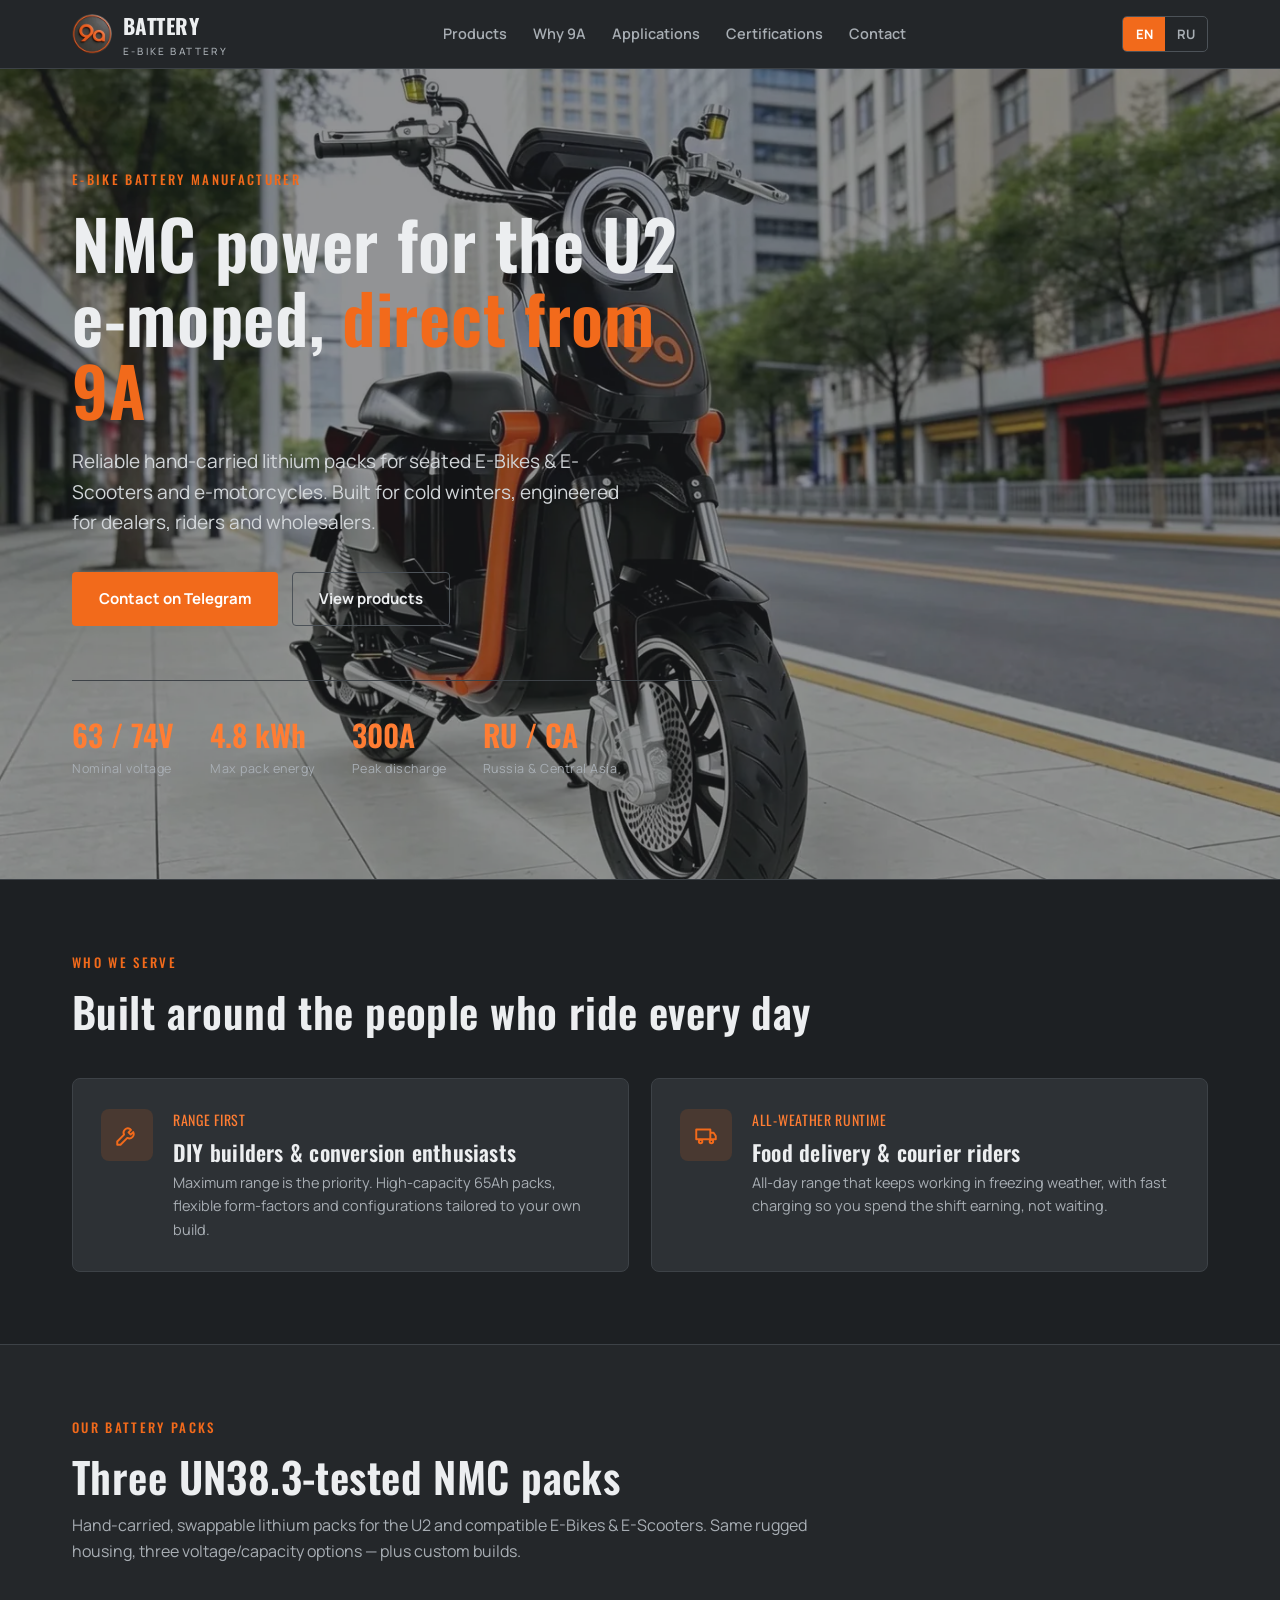
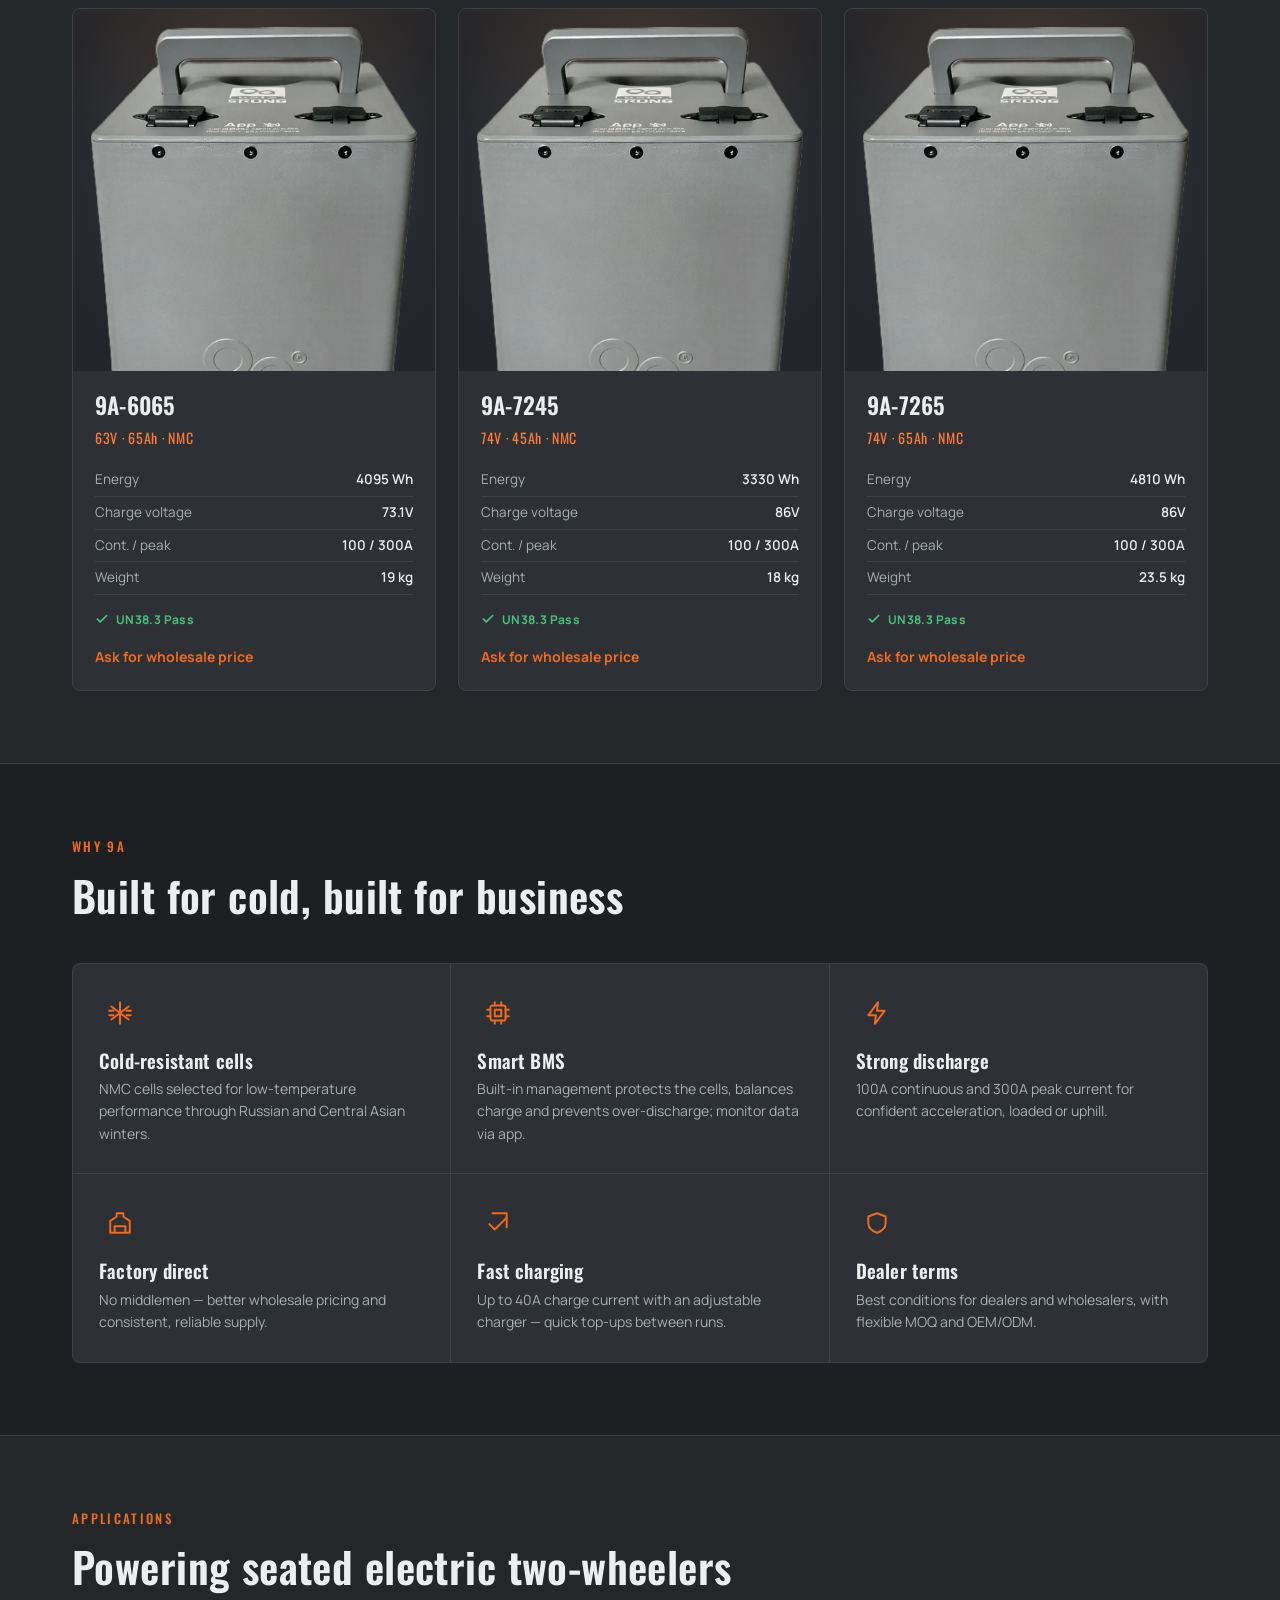
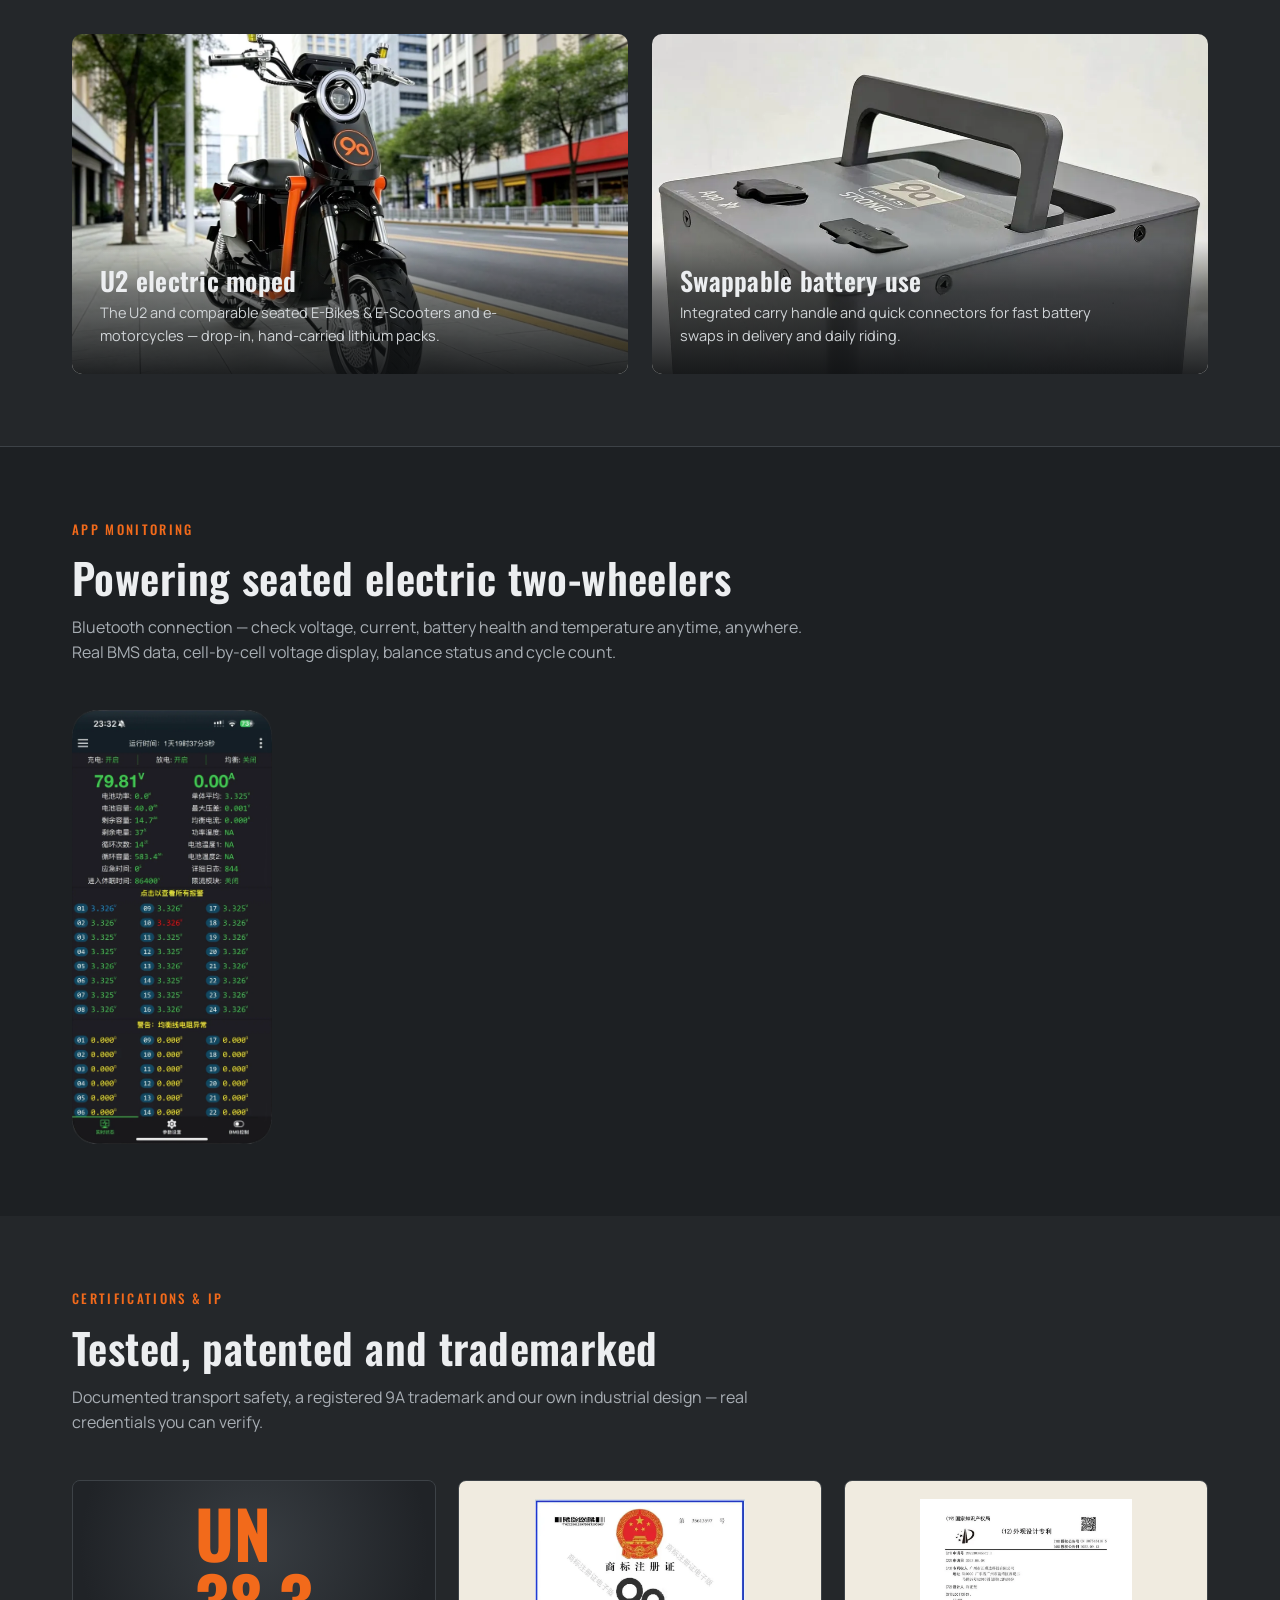
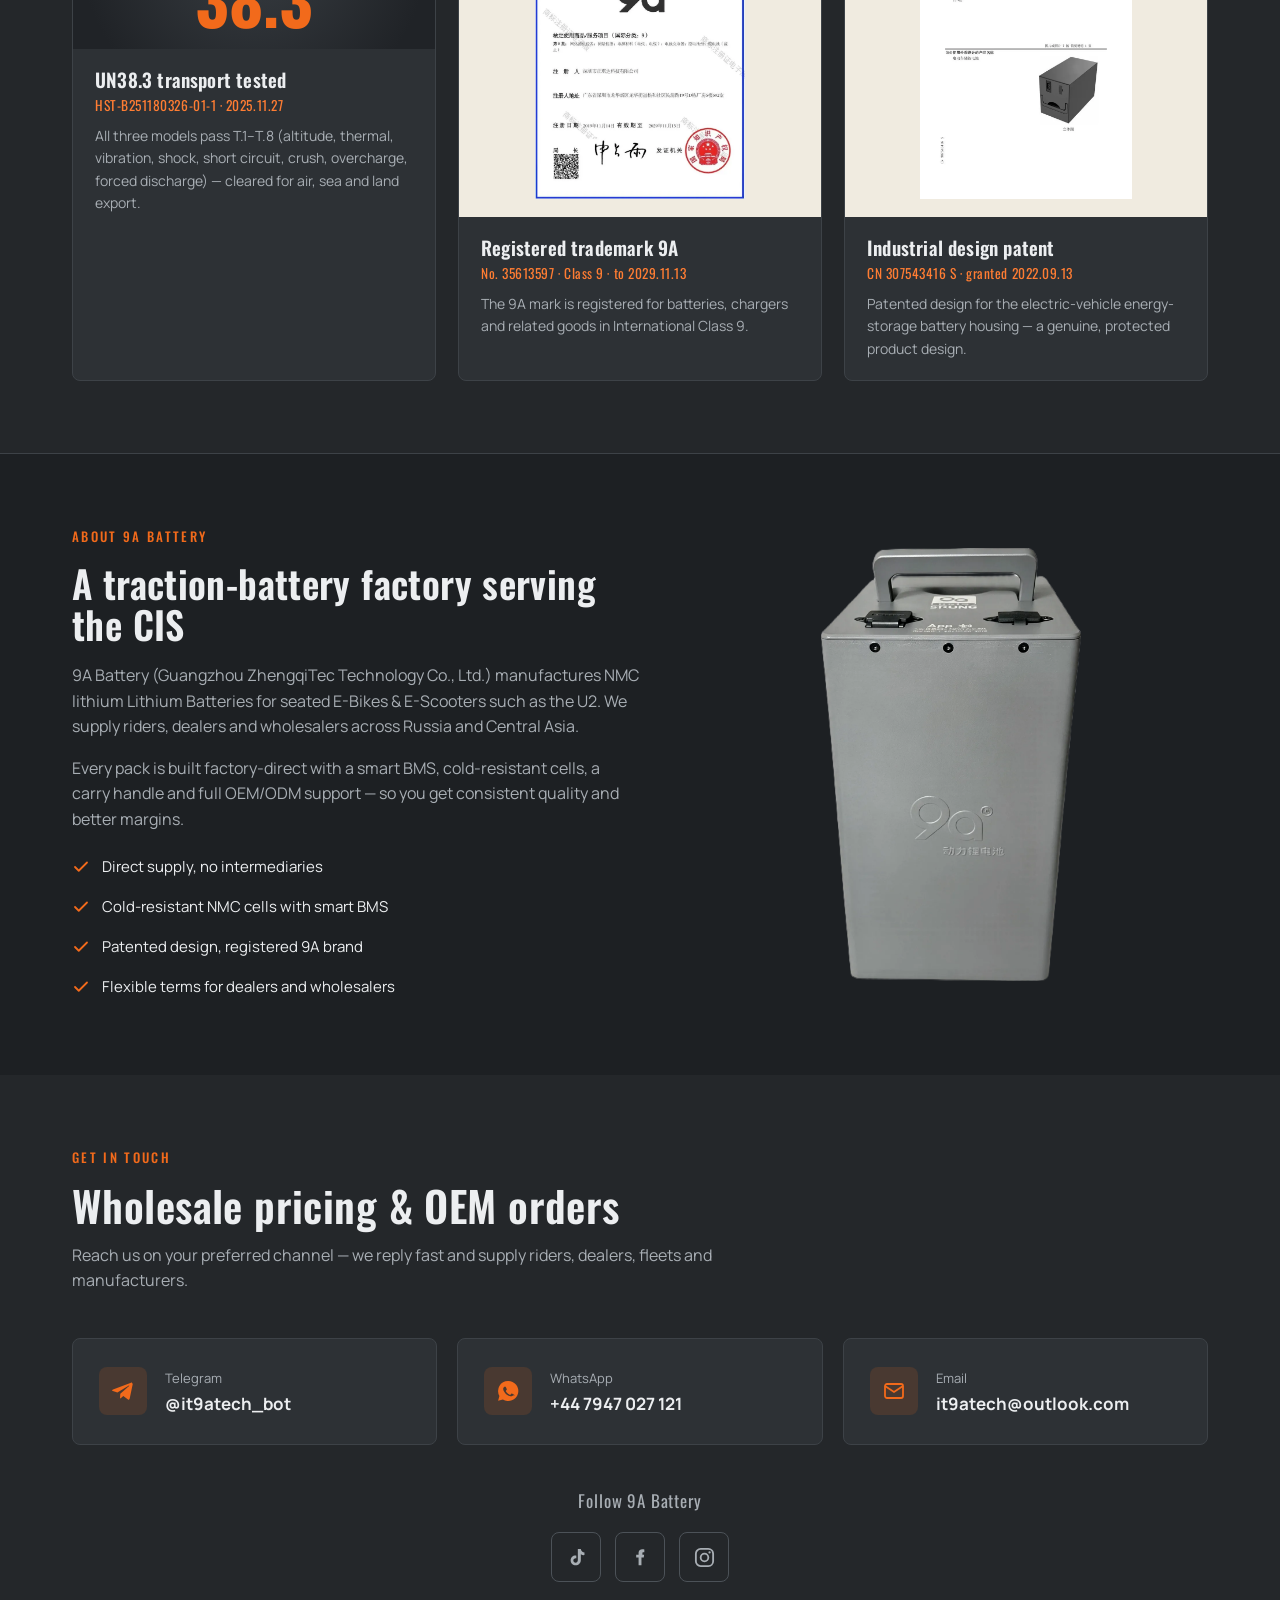
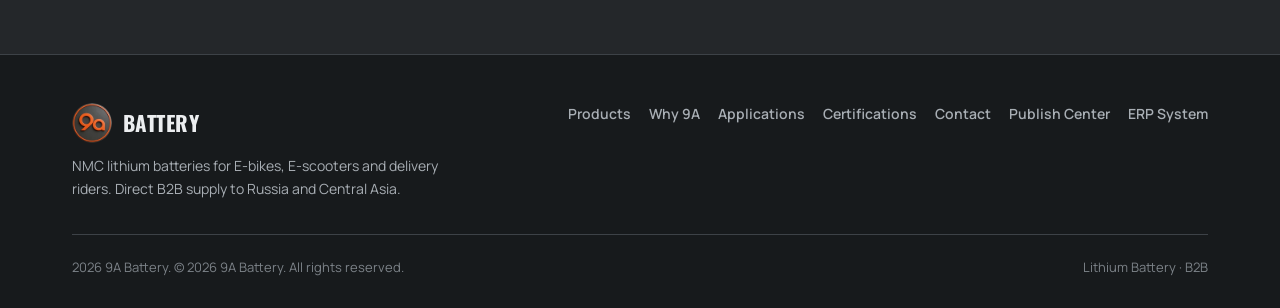
==== commit 15070a88: "fix: 修复首页英文破折号乱码（22 处）" ====
--- a/index.html
+++ b/index.html
@@ -263,7 +263,7 @@
     <div class="sec-head">
       <div class="eyebrow" data-i18n="prodKicker">Our Battery Packs</div>
       <h2 data-i18n="prodTitle">Three UN38.3-tested NMC packs</h2>
-      <p data-i18n="prodSub">Hand-carried, swappable lithium packs for the U2 and compatible E-Bikes & E-Scooters. Same rugged housing, three voltage/capacity options 鈥?plus custom builds.</p>
+      <p data-i18n="prodSub">Hand-carried, swappable lithium packs for the U2 and compatible E-Bikes & E-Scooters. Same rugged housing, three voltage/capacity options — plus custom builds.</p>
     </div>
     <div class="grid-3">
       <article class="product">
@@ -341,12 +341,12 @@
       <div class="adv-cell">
         <div class="ic"><svg width="26" height="26" viewBox="0 0 24 24" fill="none" stroke="currentColor" stroke-width="1.8" stroke-linecap="round" stroke-linejoin="round"><path d="M3 21V10l6-4v-3h6v3l6 4v11zM7 21v-6h10v6"/></svg></div>
         <h3 data-i18n="a4Name">Factory direct</h3>
-        <p data-i18n="a4Desc">No middlemen 鈥?better wholesale pricing and consistent, reliable supply.</p>
+        <p data-i18n="a4Desc">No middlemen — better wholesale pricing and consistent, reliable supply.</p>
       </div>
       <div class="adv-cell">
         <div class="ic"><svg width="26" height="26" viewBox="0 0 24 24" fill="none" stroke="currentColor" stroke-width="1.8" stroke-linecap="round" stroke-linejoin="round"><path d="M20 7 9 18l-5-5"/><path d="M7 3h13v13"/></svg></div>
         <h3 data-i18n="a5Name">Fast charging</h3>
-        <p data-i18n="a5Desc">Up to 40A charge current with an adjustable charger 鈥?quick top-ups between runs.</p>
+        <p data-i18n="a5Desc">Up to 40A charge current with an adjustable charger — quick top-ups between runs.</p>
       </div>
       <div class="adv-cell">
         <div class="ic"><svg width="26" height="26" viewBox="0 0 24 24" fill="none" stroke="currentColor" stroke-width="1.8" stroke-linecap="round" stroke-linejoin="round"><path d="M12 3 4 6v6c0 5 3.5 7.5 8 9 4.5-1.5 8-4 8-9V6l-8-3z"/></svg></div>
@@ -369,7 +369,7 @@
         <img src="assets/hero.webp" alt="U2 electric moped">
         <div class="cap">
           <h3 data-i18n="app1Name">U2 electric moped</h3>
-          <p data-i18n="app1Desc">The U2 and comparable seated E-Bikes & E-Scooters and e-motorcycles 鈥?drop-in, hand-carried lithium packs.</p>
+          <p data-i18n="app1Desc">The U2 and comparable seated E-Bikes & E-Scooters and e-motorcycles — drop-in, hand-carried lithium packs.</p>
         </div>
       </div>
       <div class="app-card">
@@ -389,7 +389,7 @@
     <div class="sec-head">
       <div class="eyebrow">APP Monitoring</div>
       <h2 data-i18n="appTitle">Real-time monitoring via mobile app</h2>
-      <p data-i18n="appSub">Bluetooth connection 鈥?check voltage, current, battery health and temperature anytime, anywhere. Real BMS data, cell-by-cell voltage display, balance status and cycle count.</p>
+      <p data-i18n="appSub">Bluetooth connection — check voltage, current, battery health and temperature anytime, anywhere. Real BMS data, cell-by-cell voltage display, balance status and cycle count.</p>
     </div>
     <div style="text-align:center">
       <img src="assets/app-ui.webp" width="900" height="1955" alt="9A Battery APP monitoring interface" style="max-width:200px;width:100%;height:auto">
@@ -403,7 +403,7 @@
     <div class="sec-head">
       <div class="eyebrow" data-i18n="certKicker">Certifications &amp; IP</div>
       <h2 data-i18n="certTitle">Tested, patented and trademarked</h2>
-      <p data-i18n="certSub">Documented transport safety, a registered 9A trademark and our own industrial design 鈥?real credentials you can verify.</p>
+      <p data-i18n="certSub">Documented transport safety, a registered 9A trademark and our own industrial design — real credentials you can verify.</p>
     </div>
     <div class="cert-grid">
       <div class="cert-card">
@@ -411,7 +411,7 @@
         <div class="body">
           <h3 data-i18n="c1Name">UN38.3 transport tested</h3>
           <div class="no">HST-B251180326-01-1 · 2025.11.27</div>
-          <p data-i18n="c1Desc">All three models pass T.1鈥揟.8 (altitude, thermal, vibration, shock, short circuit, crush, overcharge, forced discharge) 鈥?cleared for air, sea and land export.</p>
+          <p data-i18n="c1Desc">All three models pass T.1–T.8 (altitude, thermal, vibration, shock, short circuit, crush, overcharge, forced discharge) — cleared for air, sea and land export.</p>
         </div>
       </div>
       <div class="cert-card">
@@ -427,7 +427,7 @@
         <div class="body">
           <h3 data-i18n="c3Name">Industrial design patent</h3>
           <div class="no">CN 307543416 S · granted 2022.09.13</div>
-          <p data-i18n="c3Desc">Patented design for the electric-vehicle energy-storage battery housing 鈥?a genuine, protected product design.</p>
+          <p data-i18n="c3Desc">Patented design for the electric-vehicle energy-storage battery housing — a genuine, protected product design.</p>
         </div>
       </div>
     </div>
@@ -442,7 +442,7 @@
         <div class="eyebrow" data-i18n="aboutKicker">About 9A Battery</div>
         <h2 data-i18n="aboutTitle">A traction-battery factory serving the CIS</h2>
         <p data-i18n="aboutP1">9A Battery (Guangzhou ZhengqiTec Technology Co., Ltd.) manufactures NMC lithium Lithium Batteries for seated E-Bikes & E-Scooters such as the U2. We supply riders, dealers and wholesalers across Russia and Central Asia.</p>
-        <p data-i18n="aboutP2">Every pack is built factory-direct with a smart BMS, cold-resistant cells, a carry handle and full OEM/ODM support 鈥?so you get consistent quality and better margins.</p>
+        <p data-i18n="aboutP2">Every pack is built factory-direct with a smart BMS, cold-resistant cells, a carry handle and full OEM/ODM support — so you get consistent quality and better margins.</p>
         <ul class="about-list">
           <li><span class="tick"><svg width="18" height="18" viewBox="0 0 24 24" fill="none" stroke="currentColor" stroke-width="2.4" stroke-linecap="round" stroke-linejoin="round"><path d="M20 6 9 17l-5-5"/></svg></span><span data-i18n="aboutL1">Direct supply, no intermediaries</span></li>
           <li><span class="tick"><svg width="18" height="18" viewBox="0 0 24 24" fill="none" stroke="currentColor" stroke-width="2.4" stroke-linecap="round" stroke-linejoin="round"><path d="M20 6 9 17l-5-5"/></svg></span><span data-i18n="aboutL2">Cold-resistant NMC cells with smart BMS</span></li>
@@ -461,7 +461,7 @@
     <div class="sec-head">
       <div class="eyebrow" data-i18n="contactKicker">Get in touch</div>
       <h2 data-i18n="contactTitle">Wholesale pricing &amp; OEM orders</h2>
-      <p data-i18n="contactSub">Reach us on your preferred channel 鈥?we reply fast and supply riders, dealers, fleets and manufacturers.</p>
+      <p data-i18n="contactSub">Reach us on your preferred channel — we reply fast and supply riders, dealers, fleets and manufacturers.</p>
     </div>
     <div class="contact-grid">
       <a class="contact-card" href="https://t.me/it9atech_bot" target="_blank" rel="noopener">
@@ -528,33 +528,33 @@
 s2Tag:"ALL-WEATHER RUNTIME",s2Name:"Food delivery & courier riders",
 s2Desc:"All-day range that keeps working in freezing weather, with fast charging so you spend the shift earning, not waiting.",
 prodKicker:"Our Battery Packs",prodTitle:"Three UN38.3-tested NMC packs",
-prodSub:"Hand-carried, swappable lithium packs for the U2 and compatible E-Bikes & E-Scooters. Same rugged housing, three voltage/capacity options 鈥?plus custom builds.",
+prodSub:"Hand-carried, swappable lithium packs for the U2 and compatible E-Bikes & E-Scooters. Same rugged housing, three voltage/capacity options — plus custom builds.",
 tEnergy:"Energy",tCharge:"Charge voltage",tDischarge:"Cont. / peak",tWeight:"Weight",
 askPrice:"Ask for wholesale price",
 advKicker:"Why 9A",advTitle:"Built for cold, built for business",
 a1Name:"Cold-resistant cells",a1Desc:"NMC cells selected for low-temperature performance through Russian and Central Asian winters.",
 a2Name:"Smart BMS",a2Desc:"Built-in management protects the cells, balances charge and prevents over-discharge; monitor data via app.",
 a3Name:"Strong discharge",a3Desc:"100A continuous and 300A peak current for confident acceleration, loaded or uphill.",
-a4Name:"Factory direct",a4Desc:"No middlemen 鈥?better wholesale pricing and consistent, reliable supply.",
-a5Name:"Fast charging",a5Desc:"Up to 40A charge current with an adjustable charger 鈥?quick top-ups between runs.",
+a4Name:"Factory direct",a4Desc:"No middlemen — better wholesale pricing and consistent, reliable supply.",
+a5Name:"Fast charging",a5Desc:"Up to 40A charge current with an adjustable charger — quick top-ups between runs.",
 a6Name:"Dealer terms",a6Desc:"Best conditions for dealers and wholesalers, with flexible MOQ and OEM/ODM.",
 appKicker:"Applications",appTitle:"Powering seated electric two-wheelers",
-app1Name:"U2 electric moped",app1Desc:"The U2 and comparable seated E-Bikes & E-Scooters and e-motorcycles 鈥?drop-in, hand-carried lithium packs.",
+app1Name:"U2 electric moped",app1Desc:"The U2 and comparable seated E-Bikes & E-Scooters and e-motorcycles — drop-in, hand-carried lithium packs.",
 app2Name:"Swappable battery use",app2Desc:"Integrated carry handle and quick connectors for fast battery swaps in delivery and daily riding.",
 stockKicker:"Ready Stock",stockTitle:"In stock and ready to ship",
-stockSub:"Real warehouse photos of finished packs 鈥?consistent supply for dealers and fleets.",
+stockSub:"Real warehouse photos of finished packs — consistent supply for dealers and fleets.",
 certKicker:"Certifications & IP",certTitle:"Tested, patented and trademarked",
-certSub:"Documented transport safety, a registered 9A trademark and our own industrial design 鈥?real credentials you can verify.",
-c1Name:"UN38.3 transport tested",c1Desc:"All three models pass T.1鈥揟.8 (altitude, thermal, vibration, shock, short circuit, crush, overcharge, forced discharge) 鈥?cleared for air, sea and land export.",
+certSub:"Documented transport safety, a registered 9A trademark and our own industrial design — real credentials you can verify.",
+c1Name:"UN38.3 transport tested",c1Desc:"All three models pass T.1–T.8 (altitude, thermal, vibration, shock, short circuit, crush, overcharge, forced discharge) — cleared for air, sea and land export.",
 c2Name:"Registered trademark 9A",c2Desc:"The 9A mark is registered for batteries, chargers and related goods in International Class 9.",
-c3Name:"Industrial design patent",c3Desc:"Patented design for the electric-vehicle energy-storage battery housing 鈥?a genuine, protected product design.",
+c3Name:"Industrial design patent",c3Desc:"Patented design for the electric-vehicle energy-storage battery housing — a genuine, protected product design.",
 aboutKicker:"About 9A Battery",aboutTitle:"A traction-battery factory serving the CIS",
 aboutP1:"9A Battery (Guangzhou ZhengqiTec Technology Co., Ltd.) manufactures NMC lithium Lithium Batteries for seated E-Bikes & E-Scooters such as the U2. We supply riders, dealers and wholesalers across Russia and Central Asia.",
-aboutP2:"Every pack is built factory-direct with a smart BMS, cold-resistant cells, a carry handle and full OEM/ODM support 鈥?so you get consistent quality and better margins.",
+aboutP2:"Every pack is built factory-direct with a smart BMS, cold-resistant cells, a carry handle and full OEM/ODM support — so you get consistent quality and better margins.",
 aboutL1:"Direct supply, no intermediaries",aboutL2:"Cold-resistant NMC cells with smart BMS",
 aboutL3:"Patented design, registered 9A brand",aboutL4:"Flexible terms for dealers and wholesalers",
 contactKicker:"Get in touch",contactTitle:"Wholesale pricing & OEM orders",
-contactSub:"Reach us on your preferred channel 鈥?we reply fast and supply riders, dealers, fleets and manufacturers.",
+contactSub:"Reach us on your preferred channel — we reply fast and supply riders, dealers, fleets and manufacturers.",
 cTelegram:"Telegram",cWhatsapp:"WhatsApp",cEmail:"Email",followUs:"Follow 9A Battery",
 footAbout:"NMC lithium batteries for E-bikes, E-scooters and delivery riders. Direct B2B supply to Russia and Central Asia.",
 allRights:"© 2026 9A Battery. All rights reserved.",footTag:"Lithium Battery · B2B"
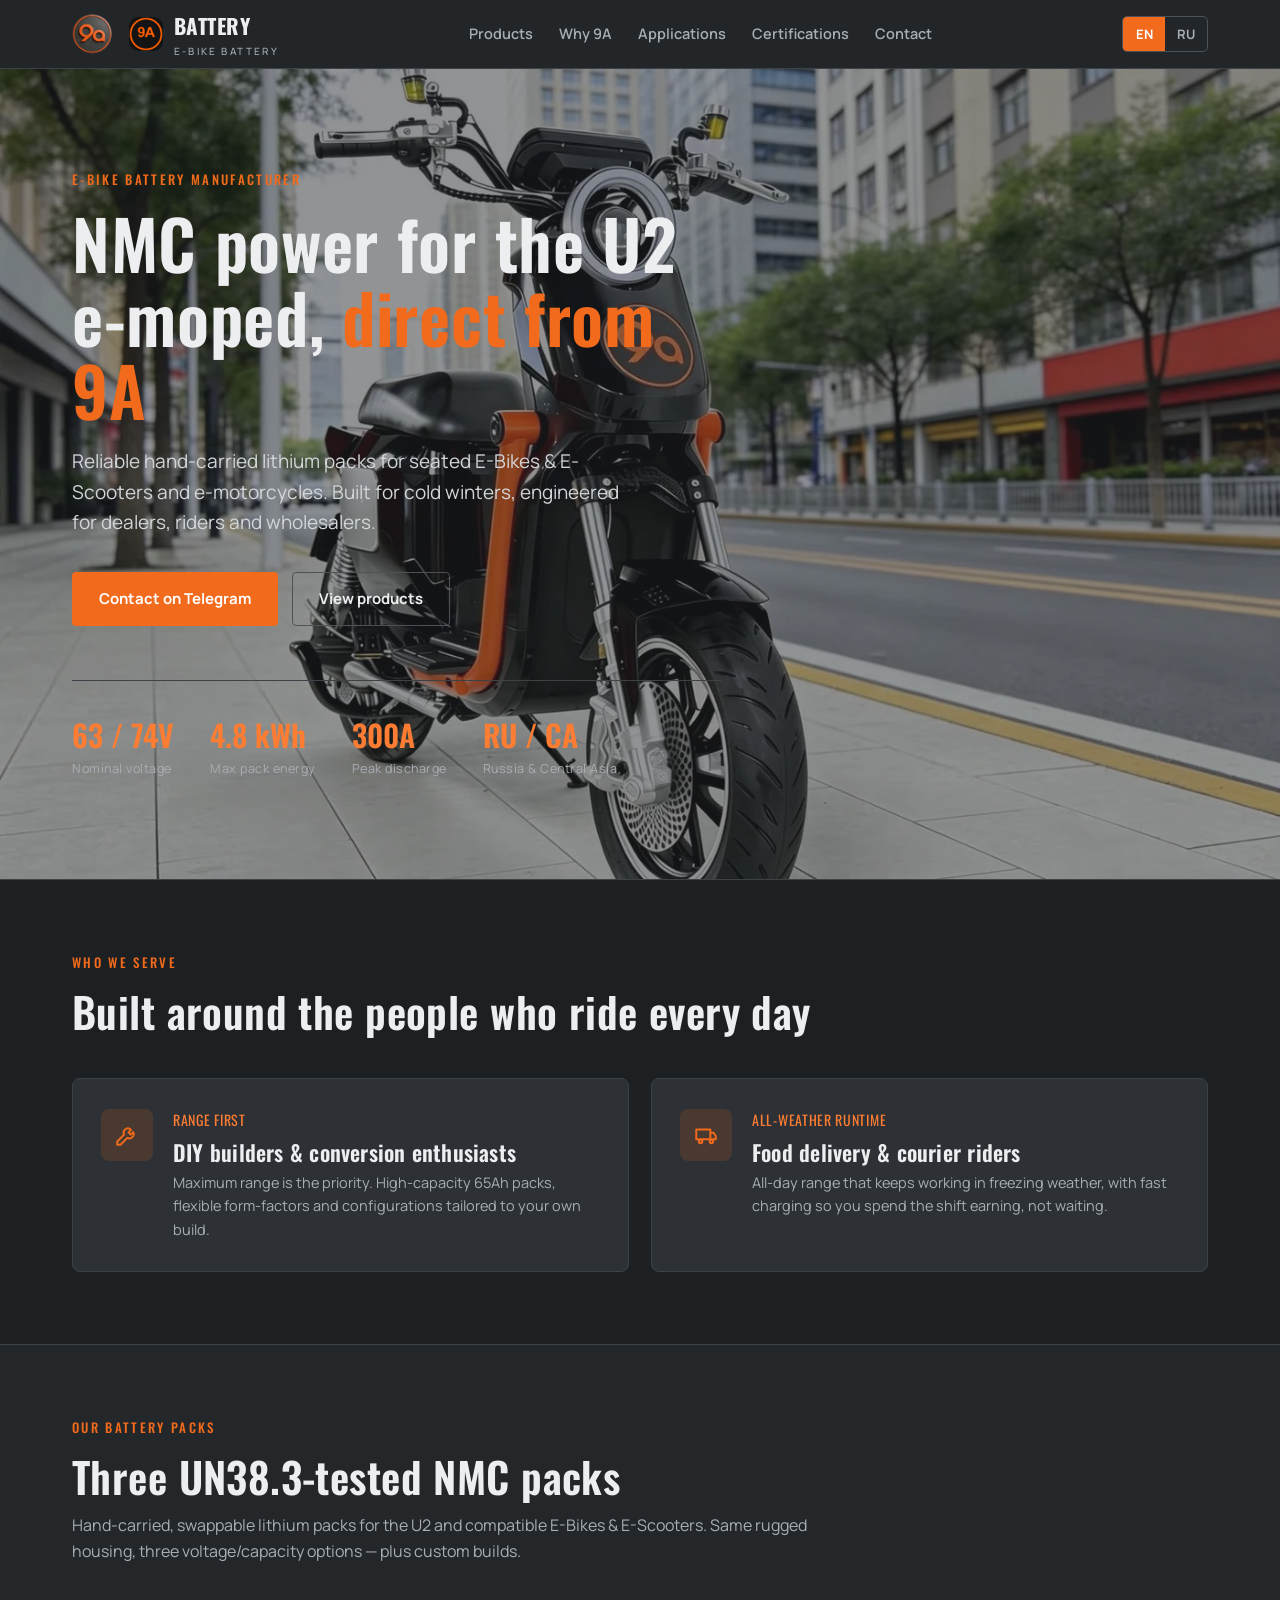
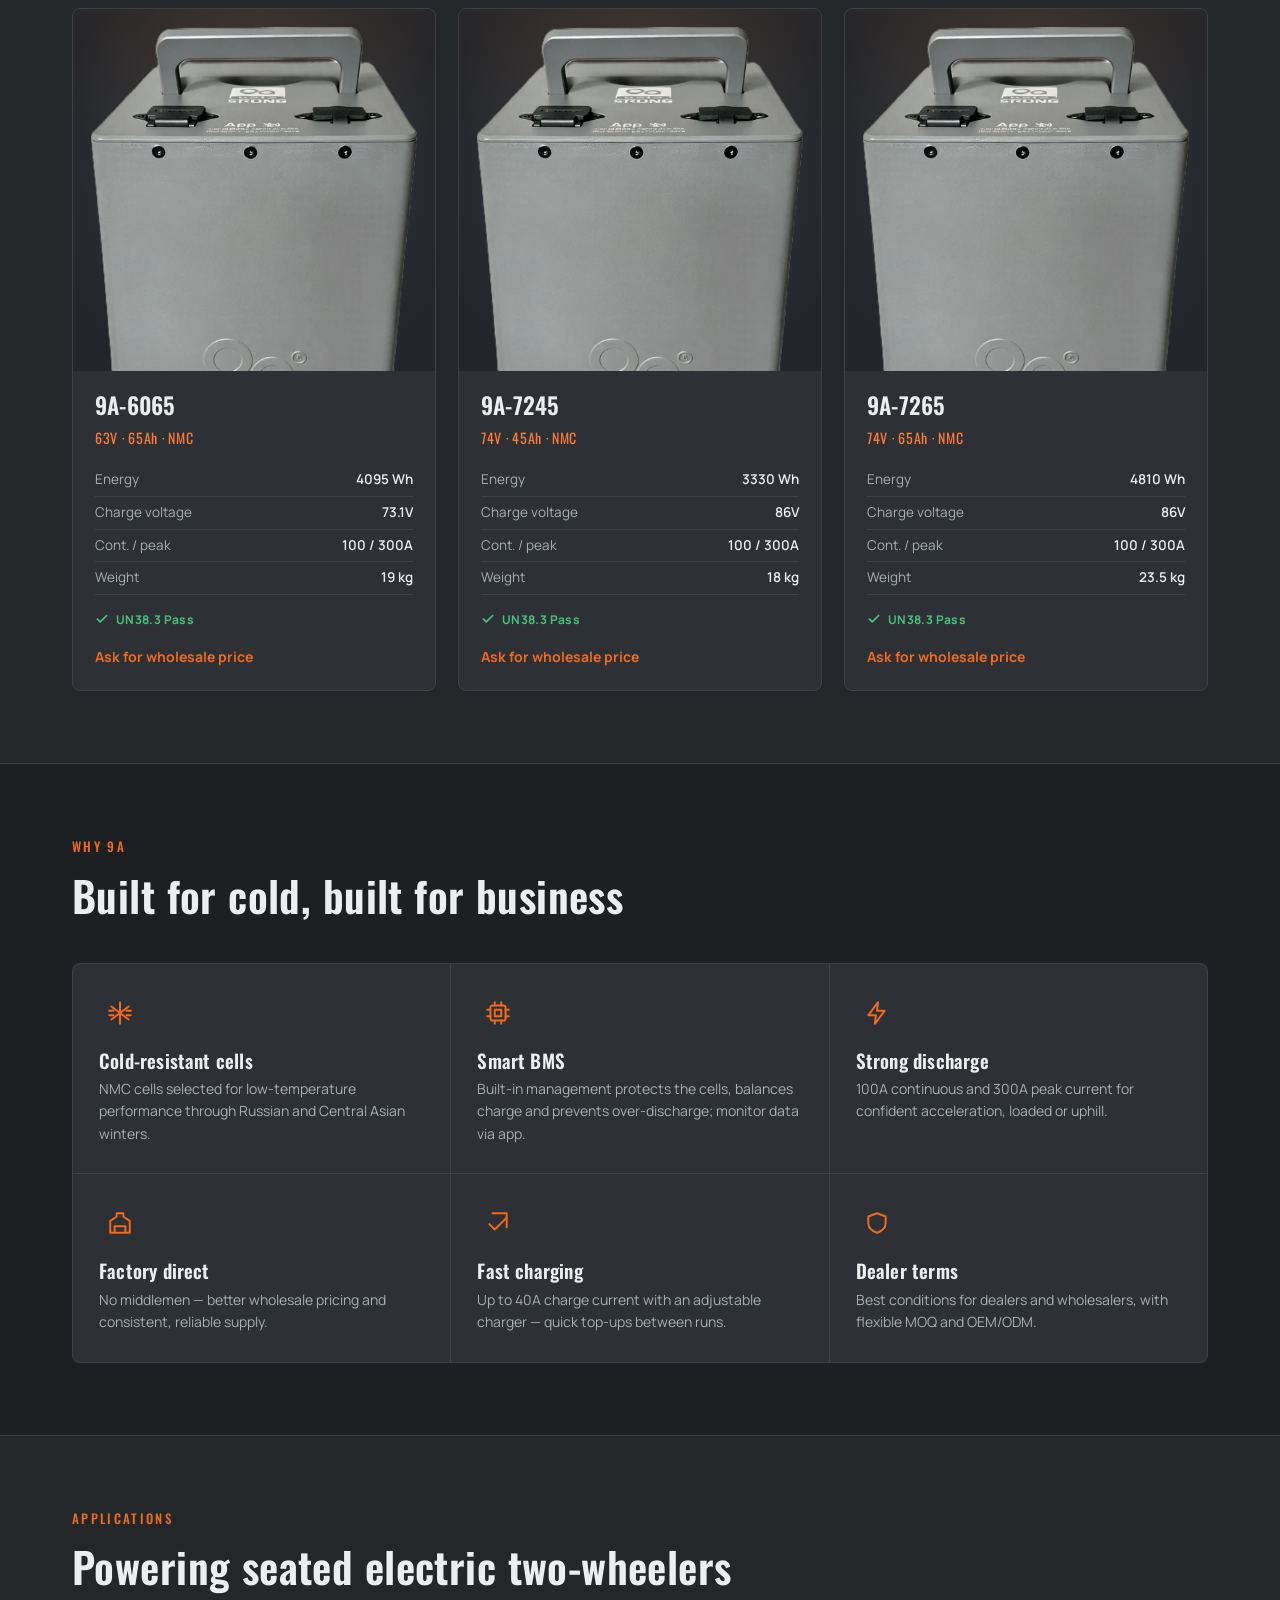
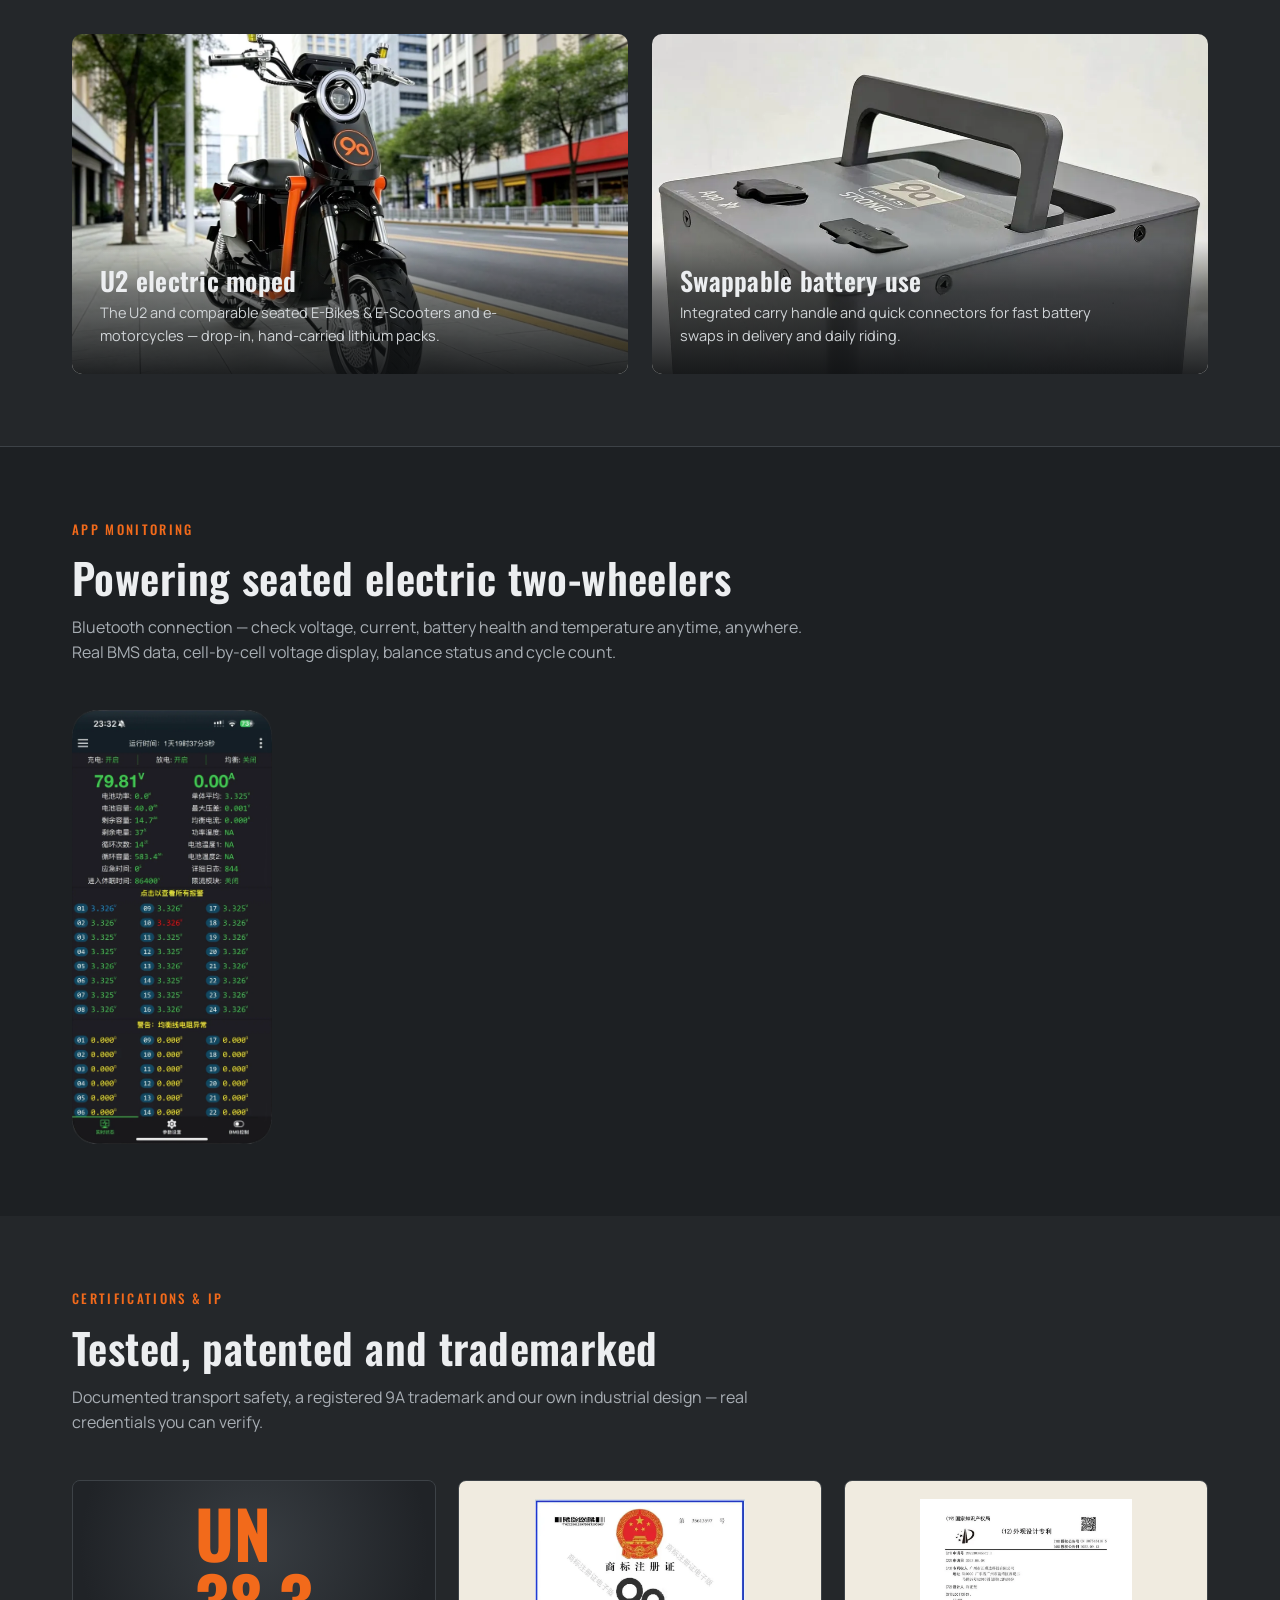
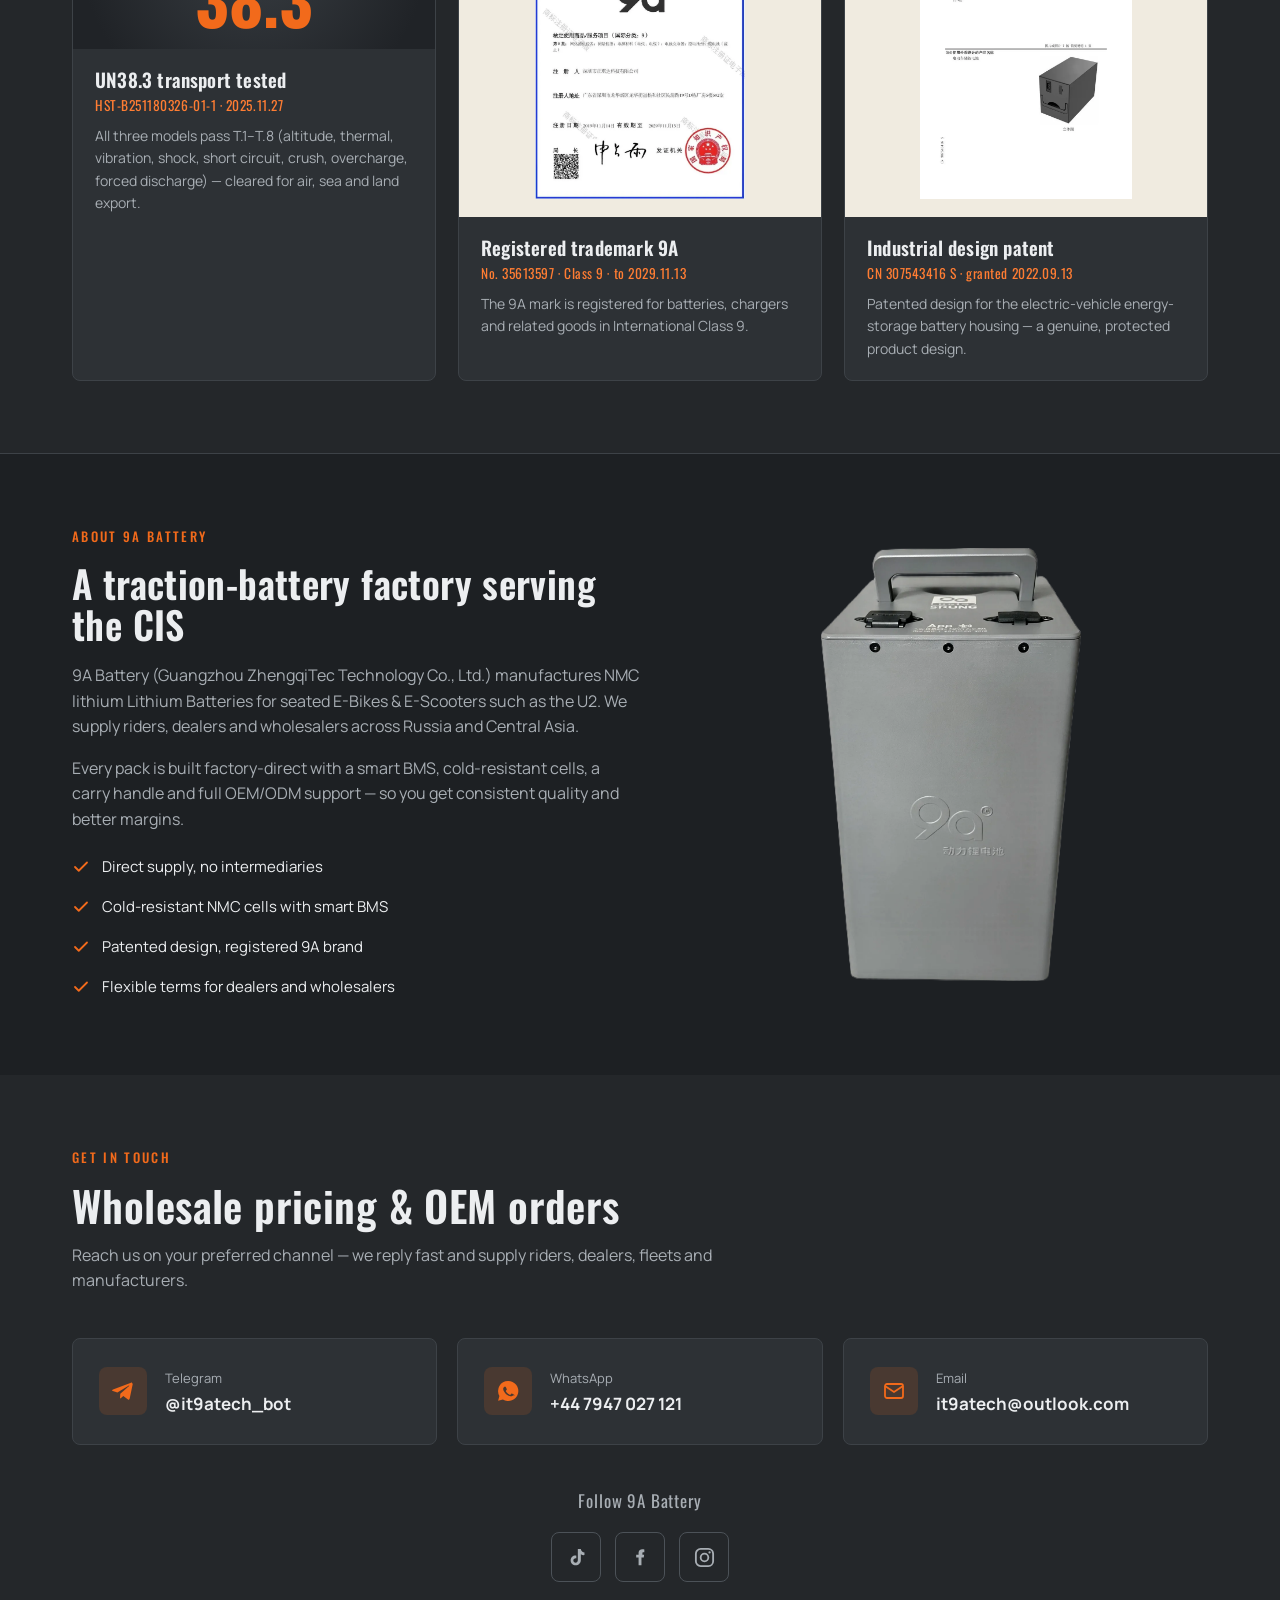
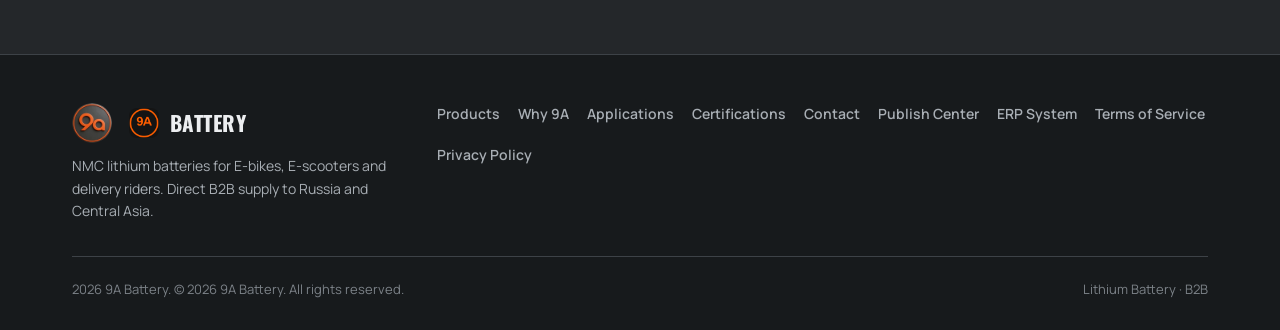
==== commit 6109c5ce: "TikTok 审核整改：重写 Privacy Policy / Terms of Service（英俄双语，含 App 图标）+ 首页加条款入口与图标" ====
--- a/index.html
+++ b/index.html
@@ -5,7 +5,10 @@
 <meta name="viewport" content="width=device-width, initial-scale=1">
 <title>9A Battery | Lithium Batteries for E-Bikes, E-Scooters & Delivery Riders</title>
 <meta name="description" content="9A Battery is a direct manufacturer of lithium batteries for e-bikes, e-scooters, delivery riders and DIY projects. Active Balancing + BMS APP visualization. CE/UN38.3 certified. B2B wholesale for Russia & Central Asia.">
-<link rel="icon" type="image/png" href="assets/logo.png">
+<link rel="icon" href="/favicon.ico" sizes="any">
+<link rel="icon" type="image/png" sizes="192x192" href="/icon-192.png">
+<link rel="icon" type="image/png" sizes="512x512" href="/icon-512.png">
+<link rel="apple-touch-icon" sizes="180x180" href="/apple-touch-icon.png">
 <link rel="preload" as="image" href="assets/hero.webp" fetchpriority="high">
 <meta property="og:type" content="website">
 <meta property="og:site_name" content="9A Battery">
@@ -182,7 +185,7 @@
 <!-- Header -->
 <header class="site">
   <div class="wrap nav">
-    <a class="brand" href="#top"><img class="mark" src="assets/logo.webp" alt="9A logo"><span>BATTERY<small data-i18n="brandSub">E-Bike Battery</small></span></a>
+    <a class="brand" href="#top"><img class="mark" src="assets/logo.webp" alt="9A logo"><img src="/icon-192.png" width="34" height="34" alt="9A Battery app icon" style="border-radius:9px;margin-left:6px;vertical-align:middle"><span>BATTERY<small data-i18n="brandSub">E-Bike Battery</small></span></a>
     <nav class="nav-links">
       <a href="#products" data-i18n="navProducts">Products</a>
       <a href="#advantages" data-i18n="navAdv">Why 9A</a>
@@ -493,7 +496,7 @@
   <div class="wrap">
     <div class="foot-grid">
       <div>
-        <a class="brand" href="#top"><img class="mark" src="assets/logo.webp" alt="9A logo"><span>BATTERY</span></a>
+        <a class="brand" href="#top"><img class="mark" src="assets/logo.webp" alt="9A logo"><img src="/icon-192.png" width="30" height="30" alt="9A Battery app icon" style="border-radius:8px;margin-left:6px;vertical-align:middle"><span>BATTERY</span></a>
         <p data-i18n="footAbout">NMC lithium Lithium Batteries for the U2 and E-Bikes & E-Scooters. Factory-direct B2B supply for Russia &amp; Central Asia.</p>
       </div>
       <div class="foot-links">
@@ -504,6 +507,8 @@
         <a href="#contact" data-i18n="navContact">Contact</a>
         <a href="publish.html" data-i18n="footerPub">Publish Center</a>
         <a href="erp/" data-i18n="footerErp">ERP System</a>
+        <a href="terms.html">Terms of Service</a>
+        <a href="privacy.html">Privacy Policy</a>
       </div>
     </div>
     <div class="foot-bottom">
